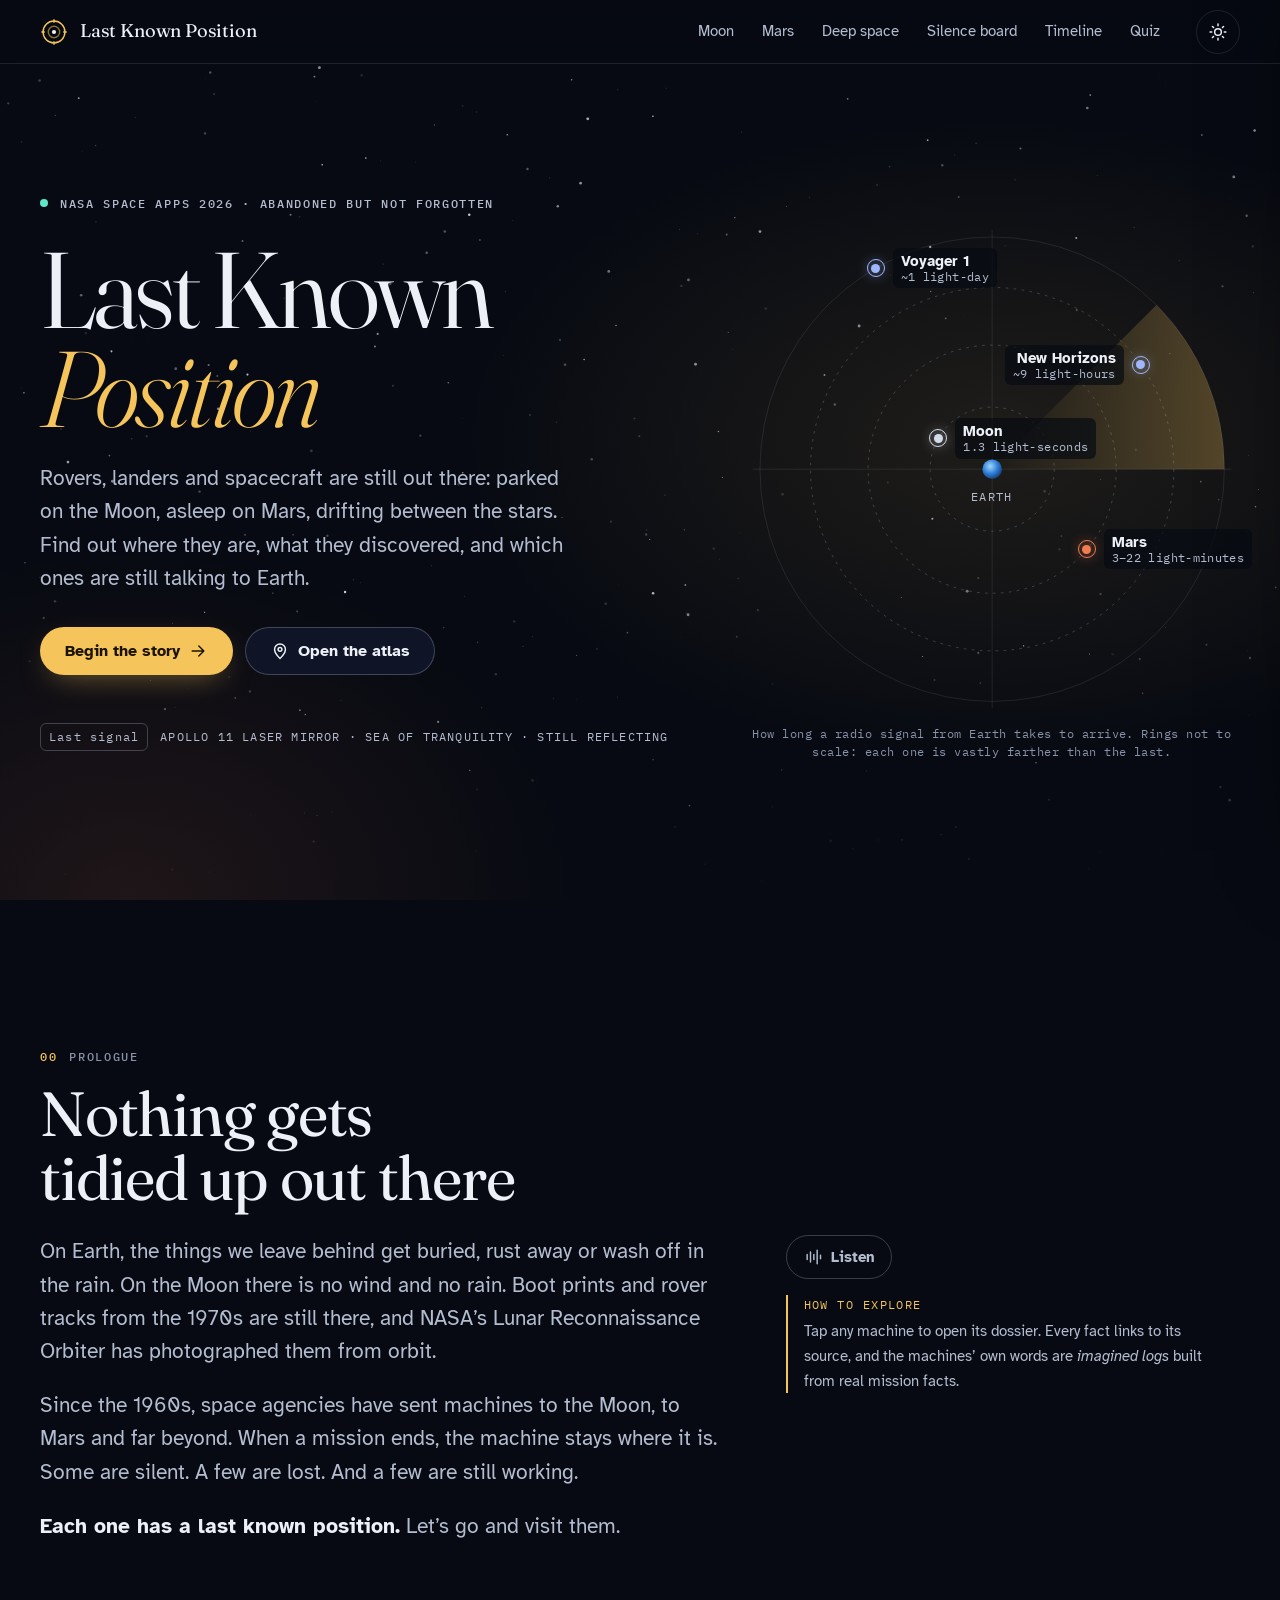
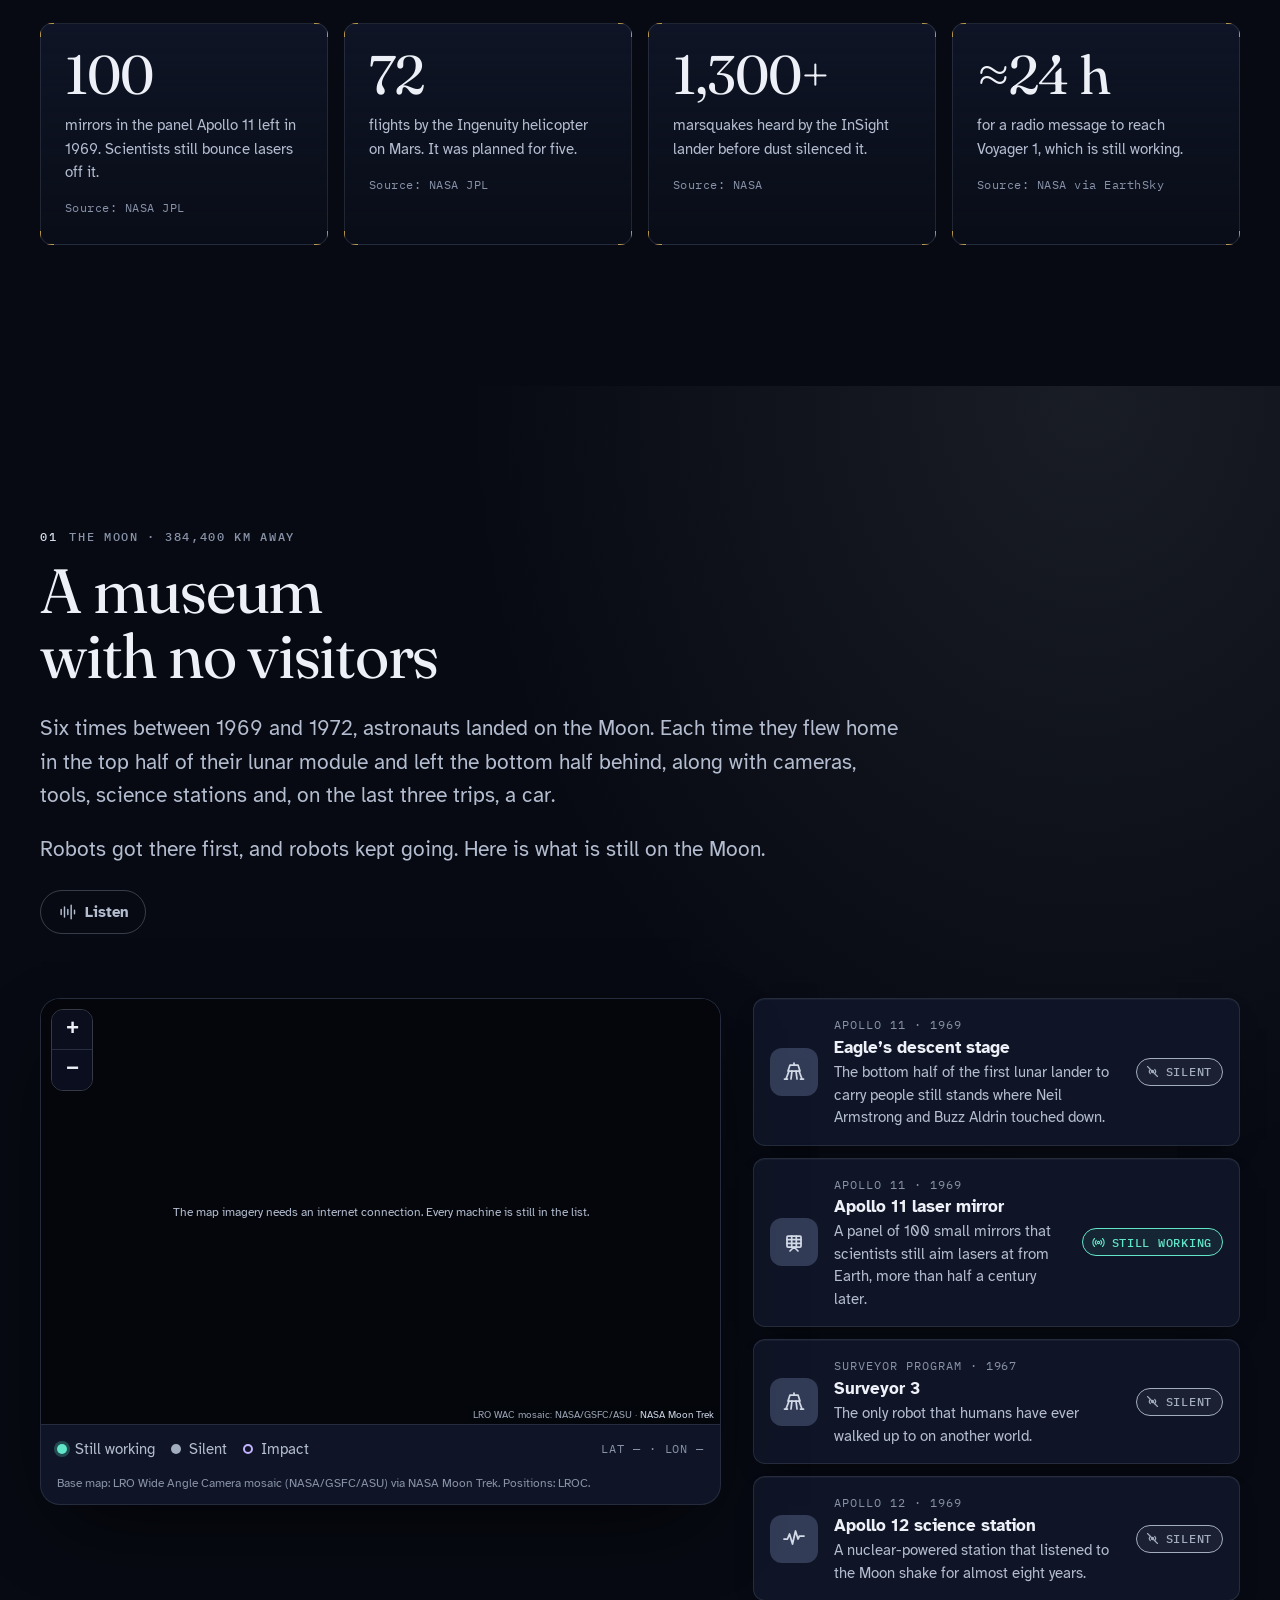
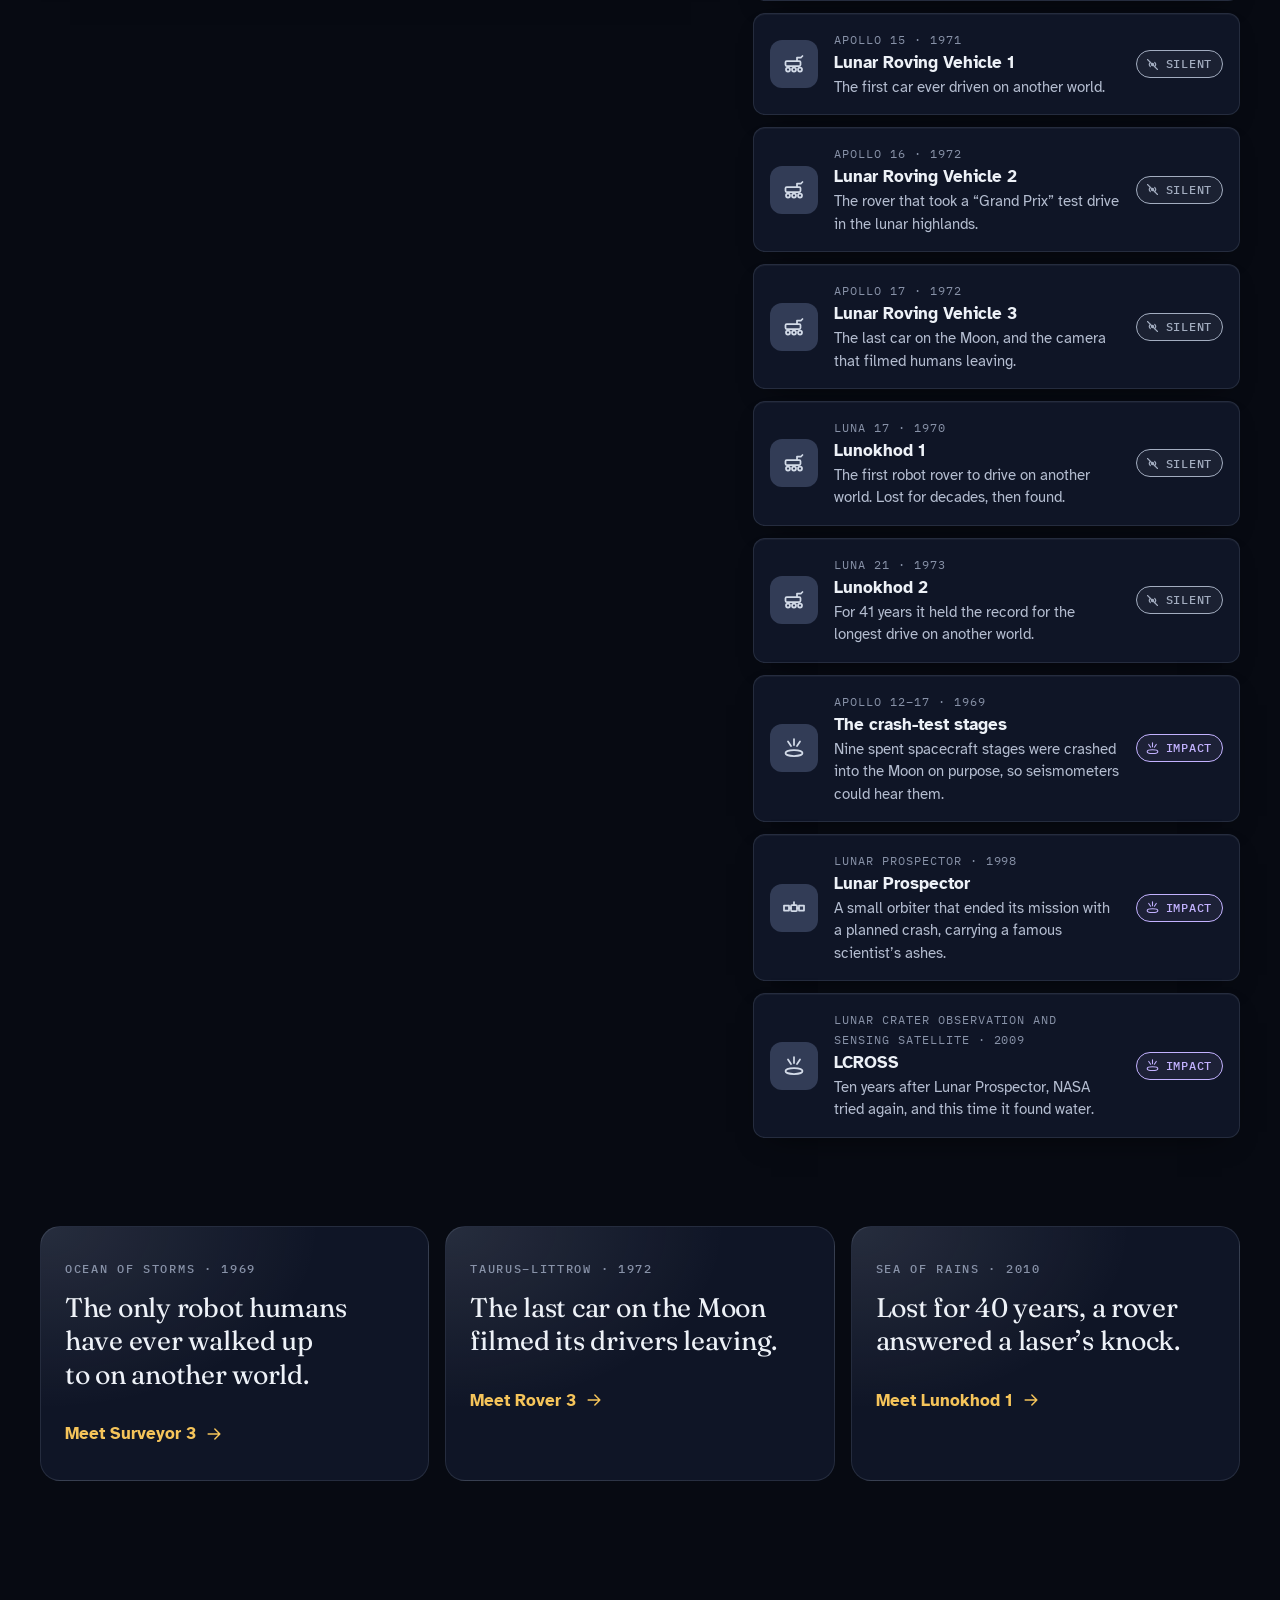
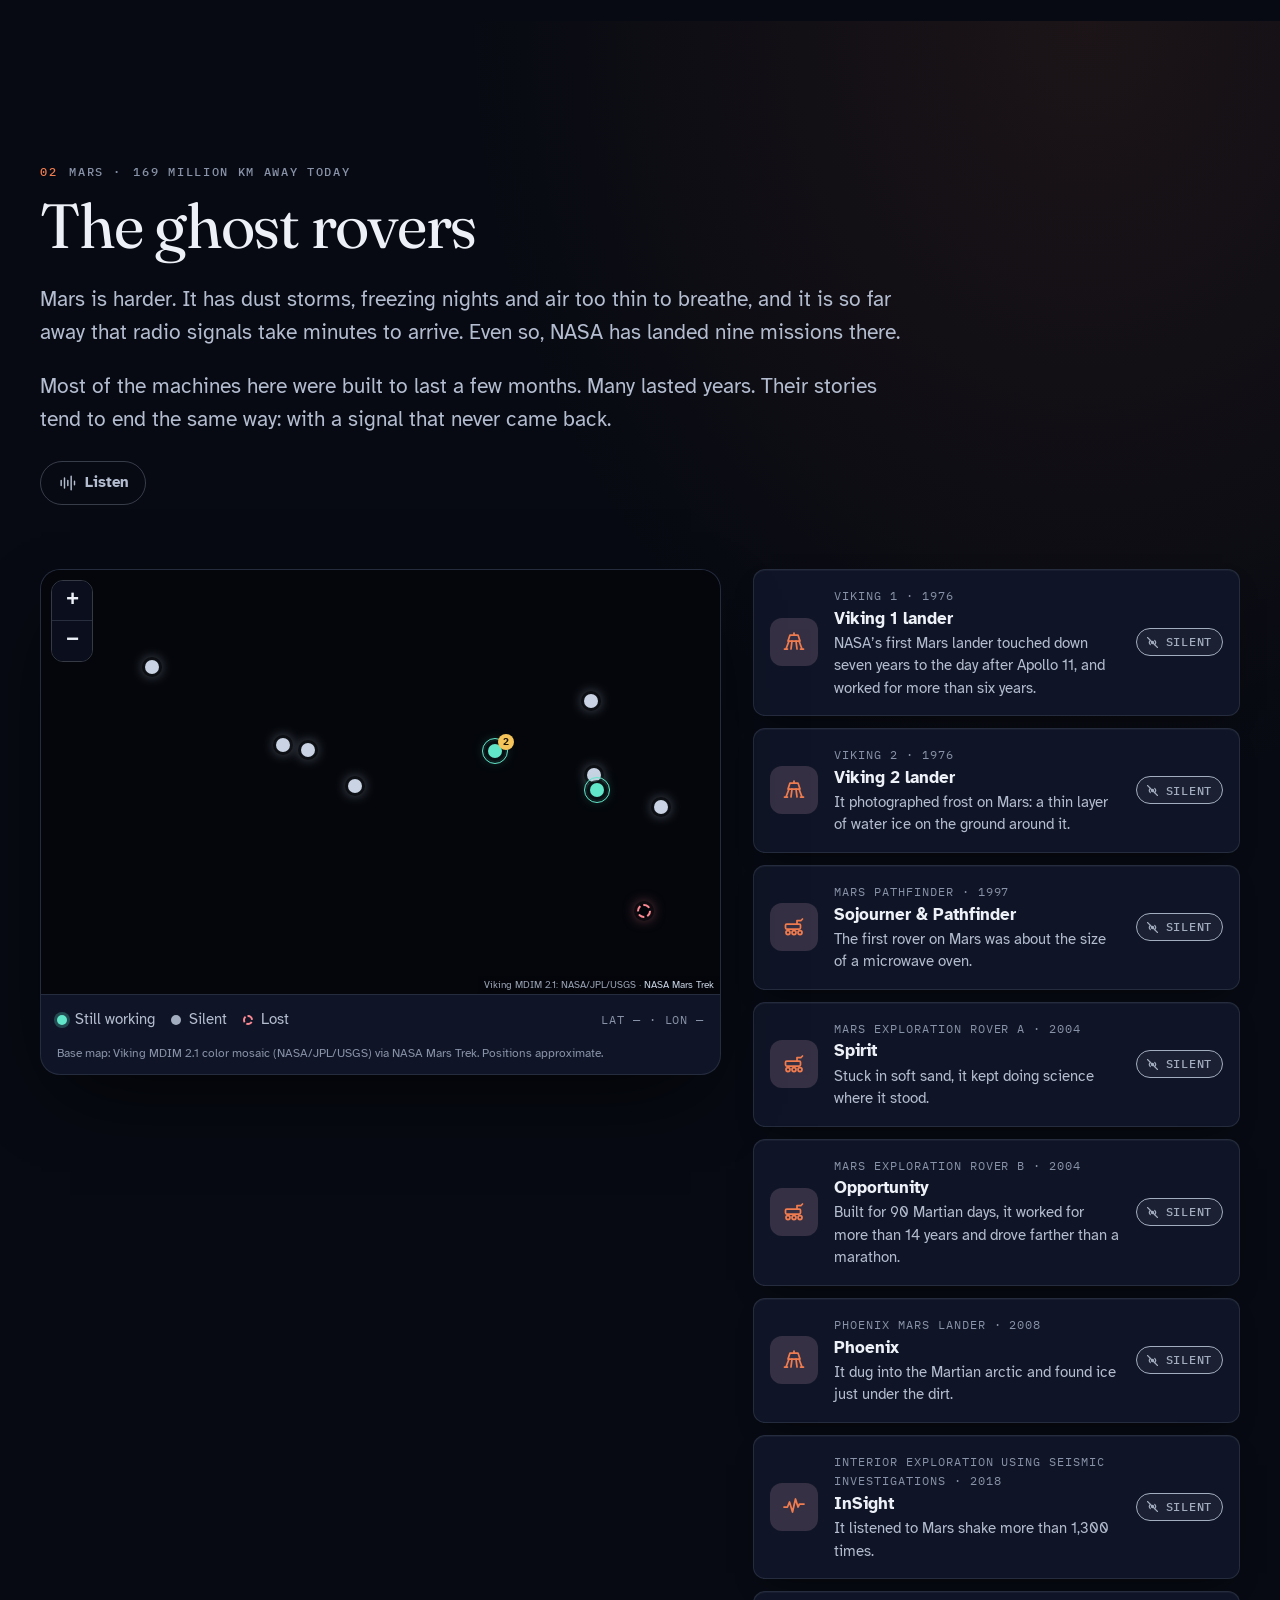
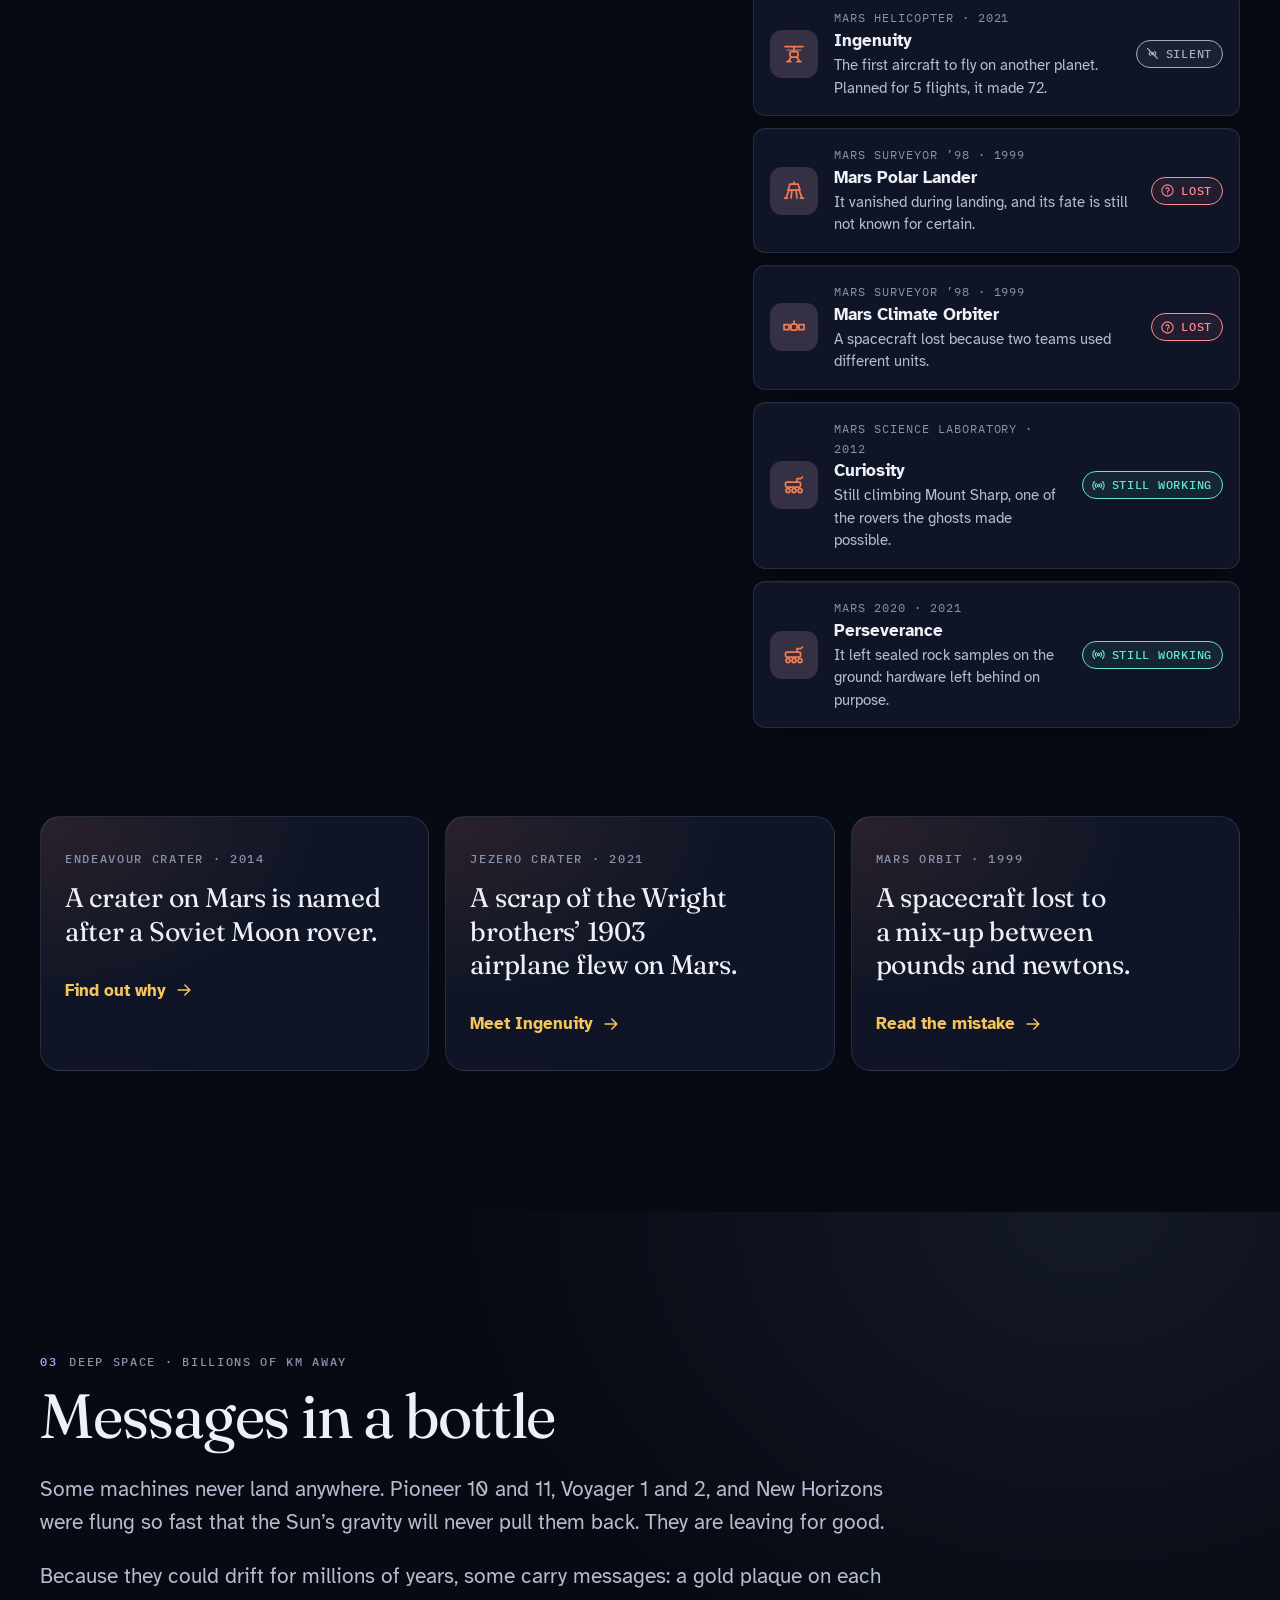
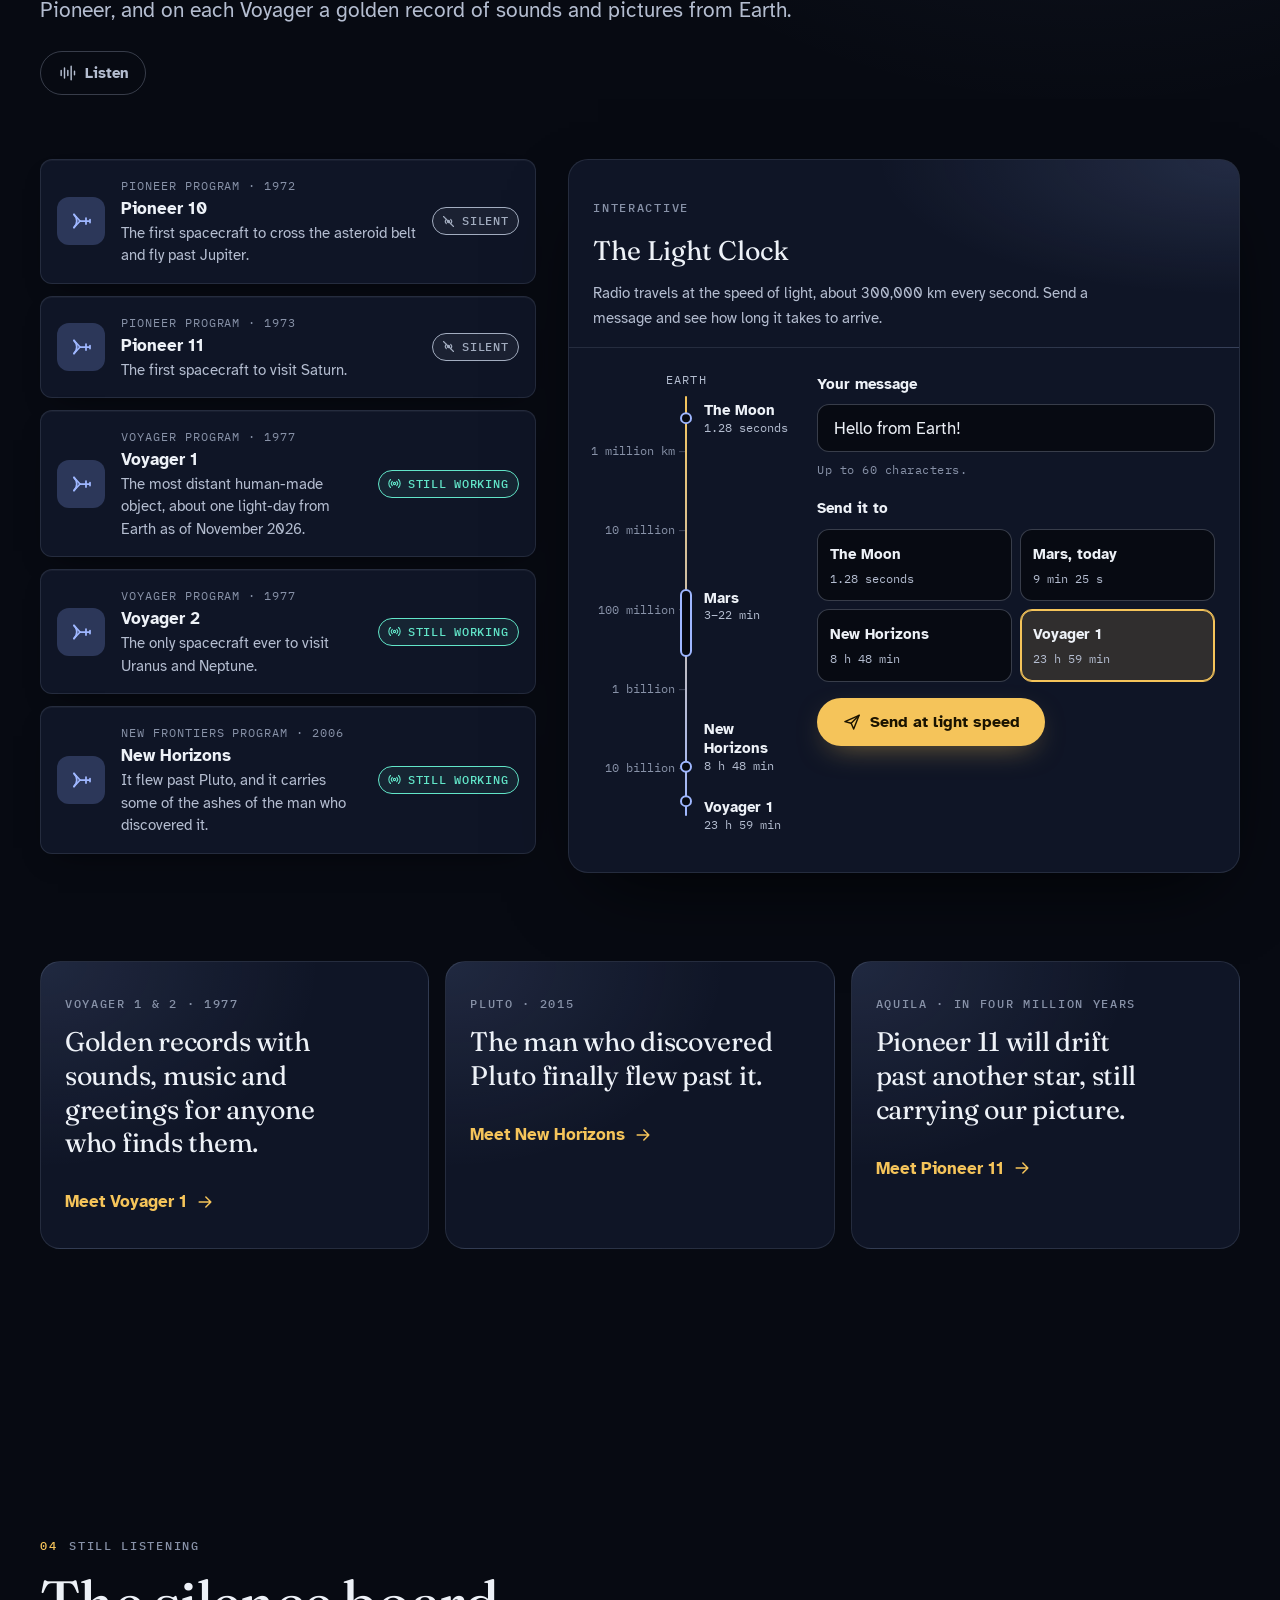
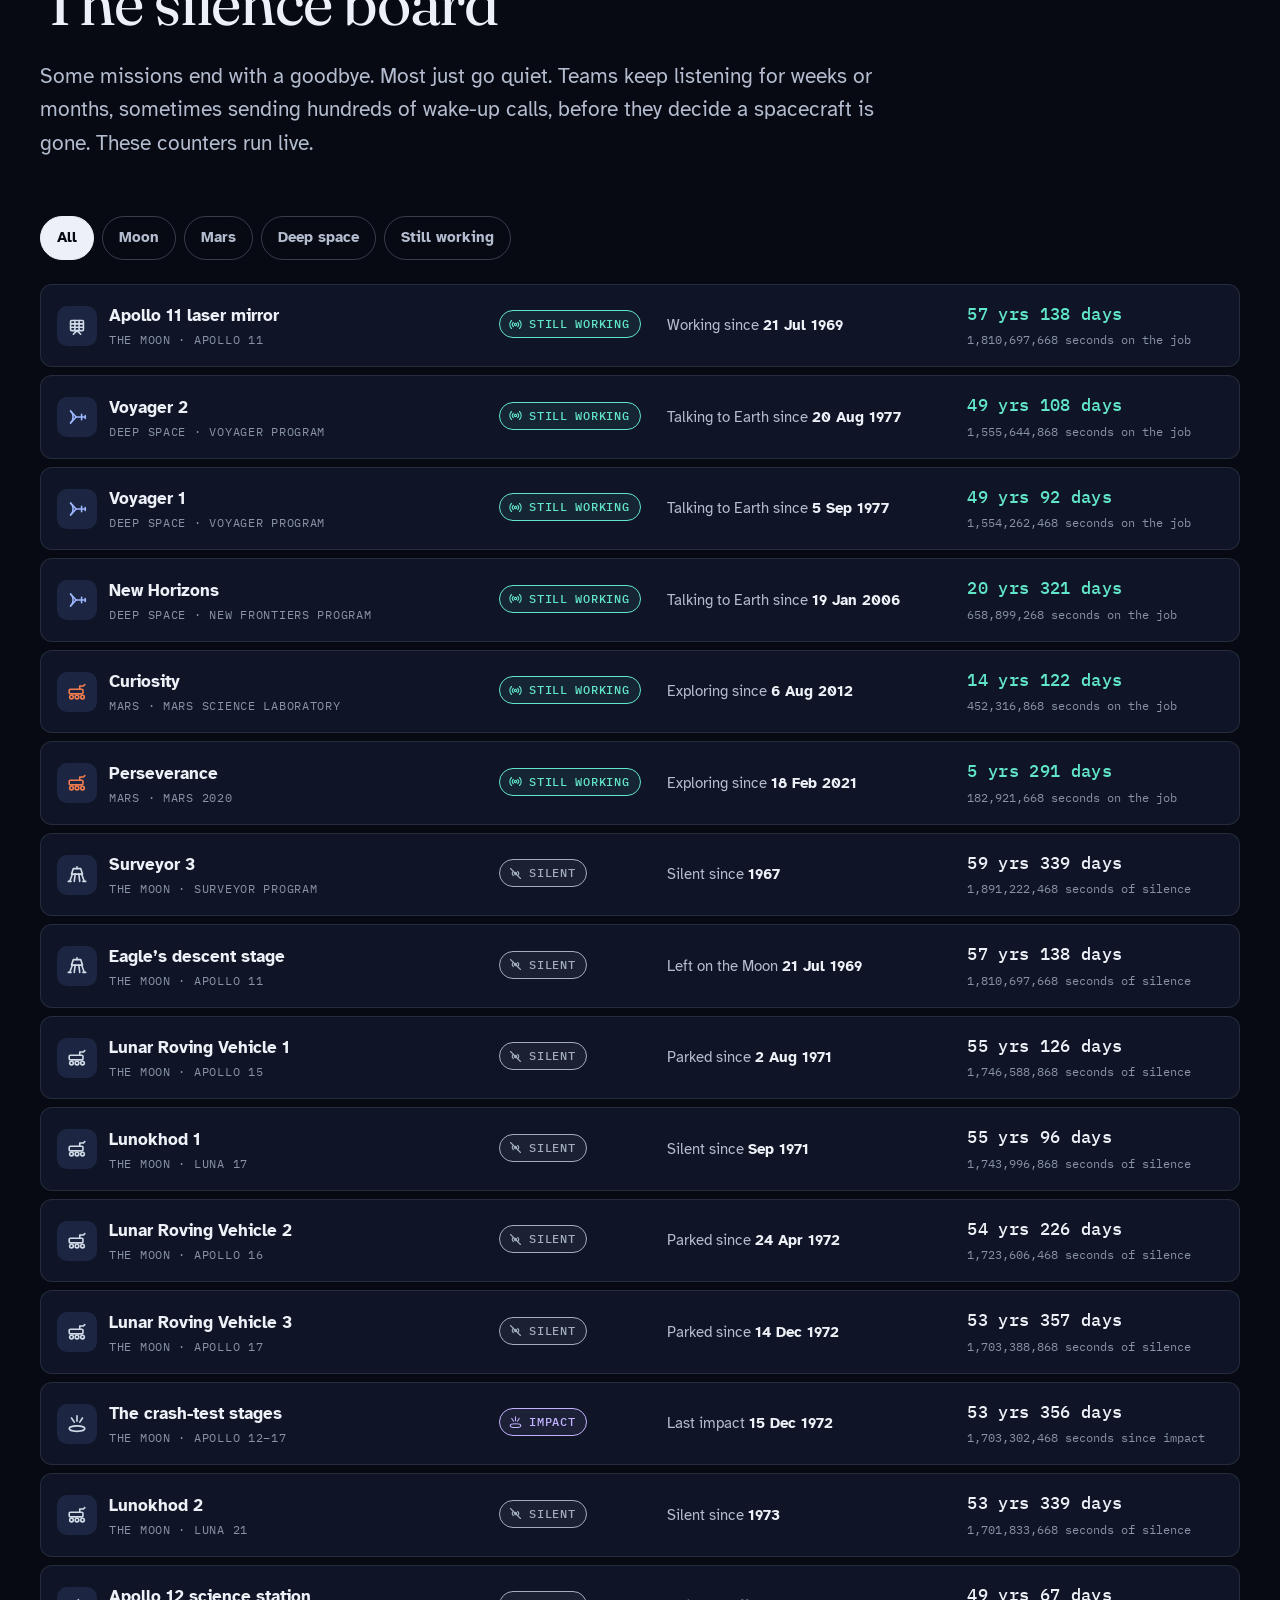
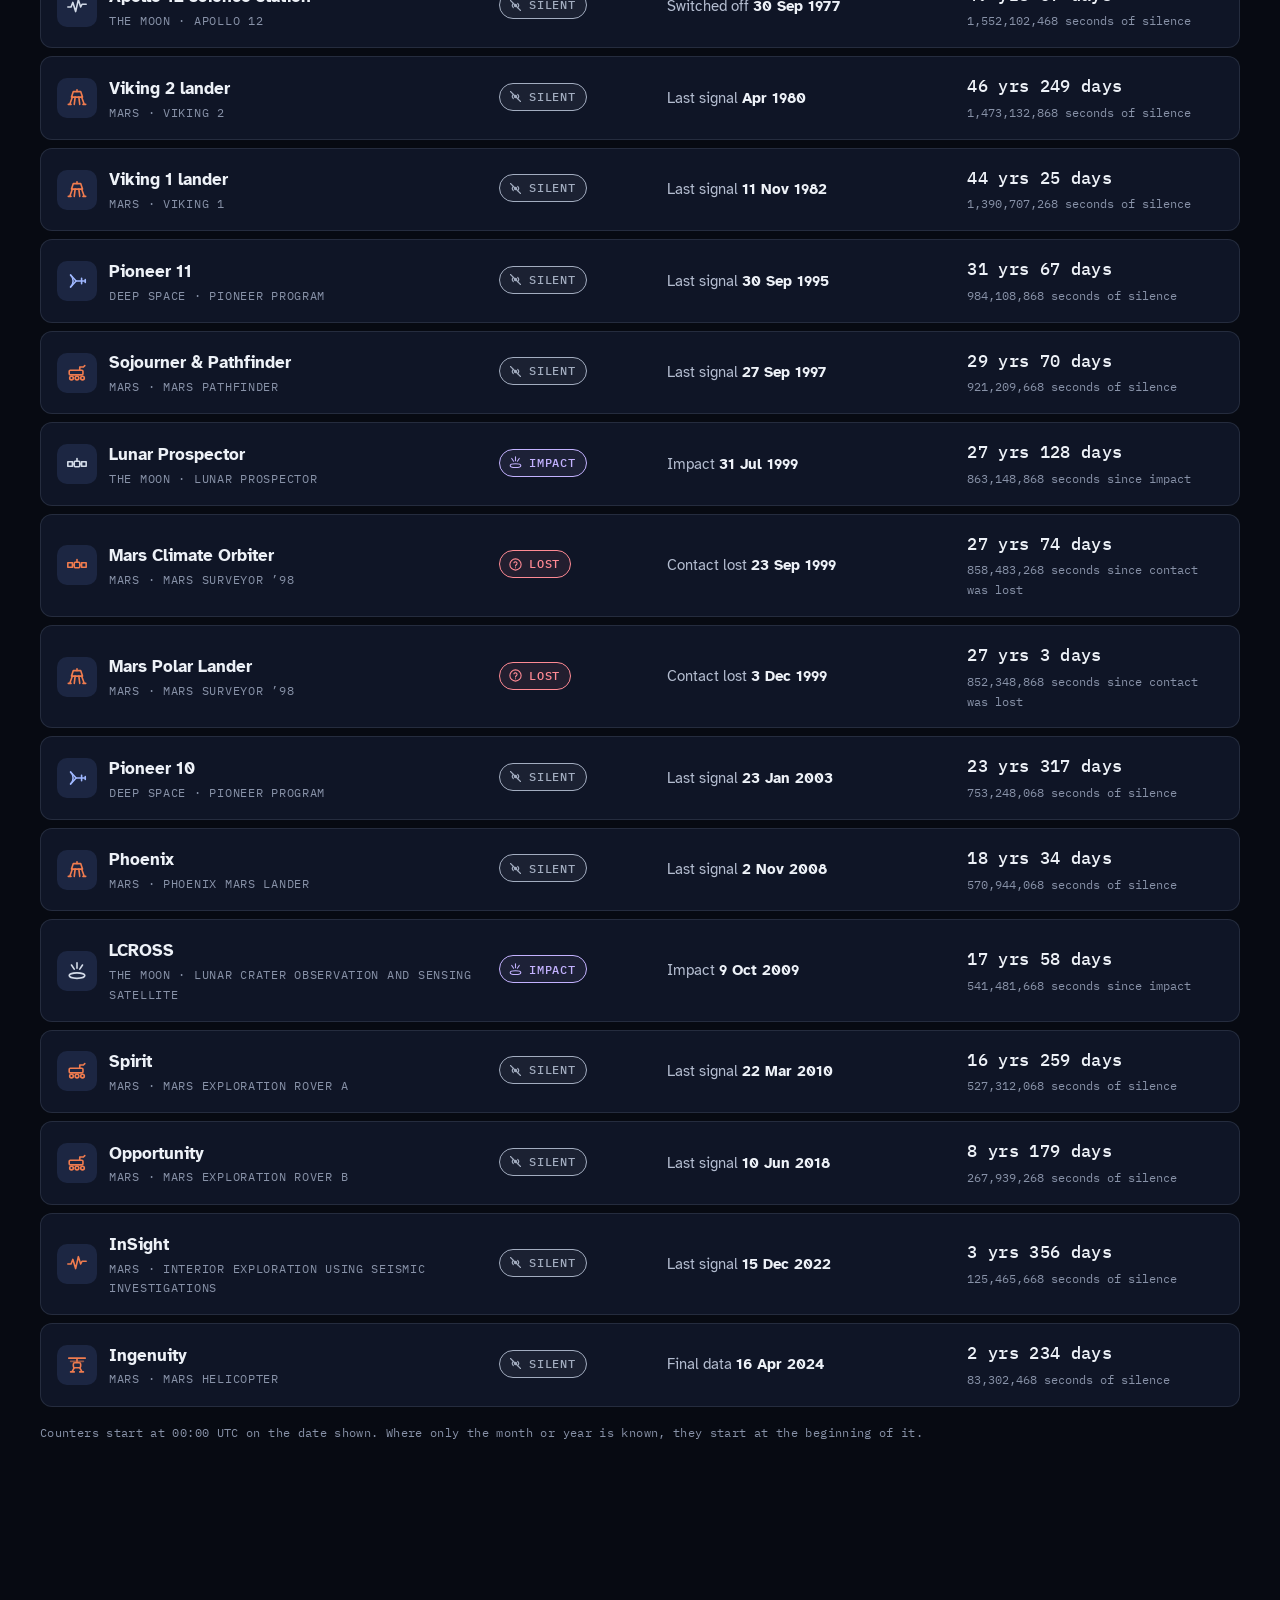
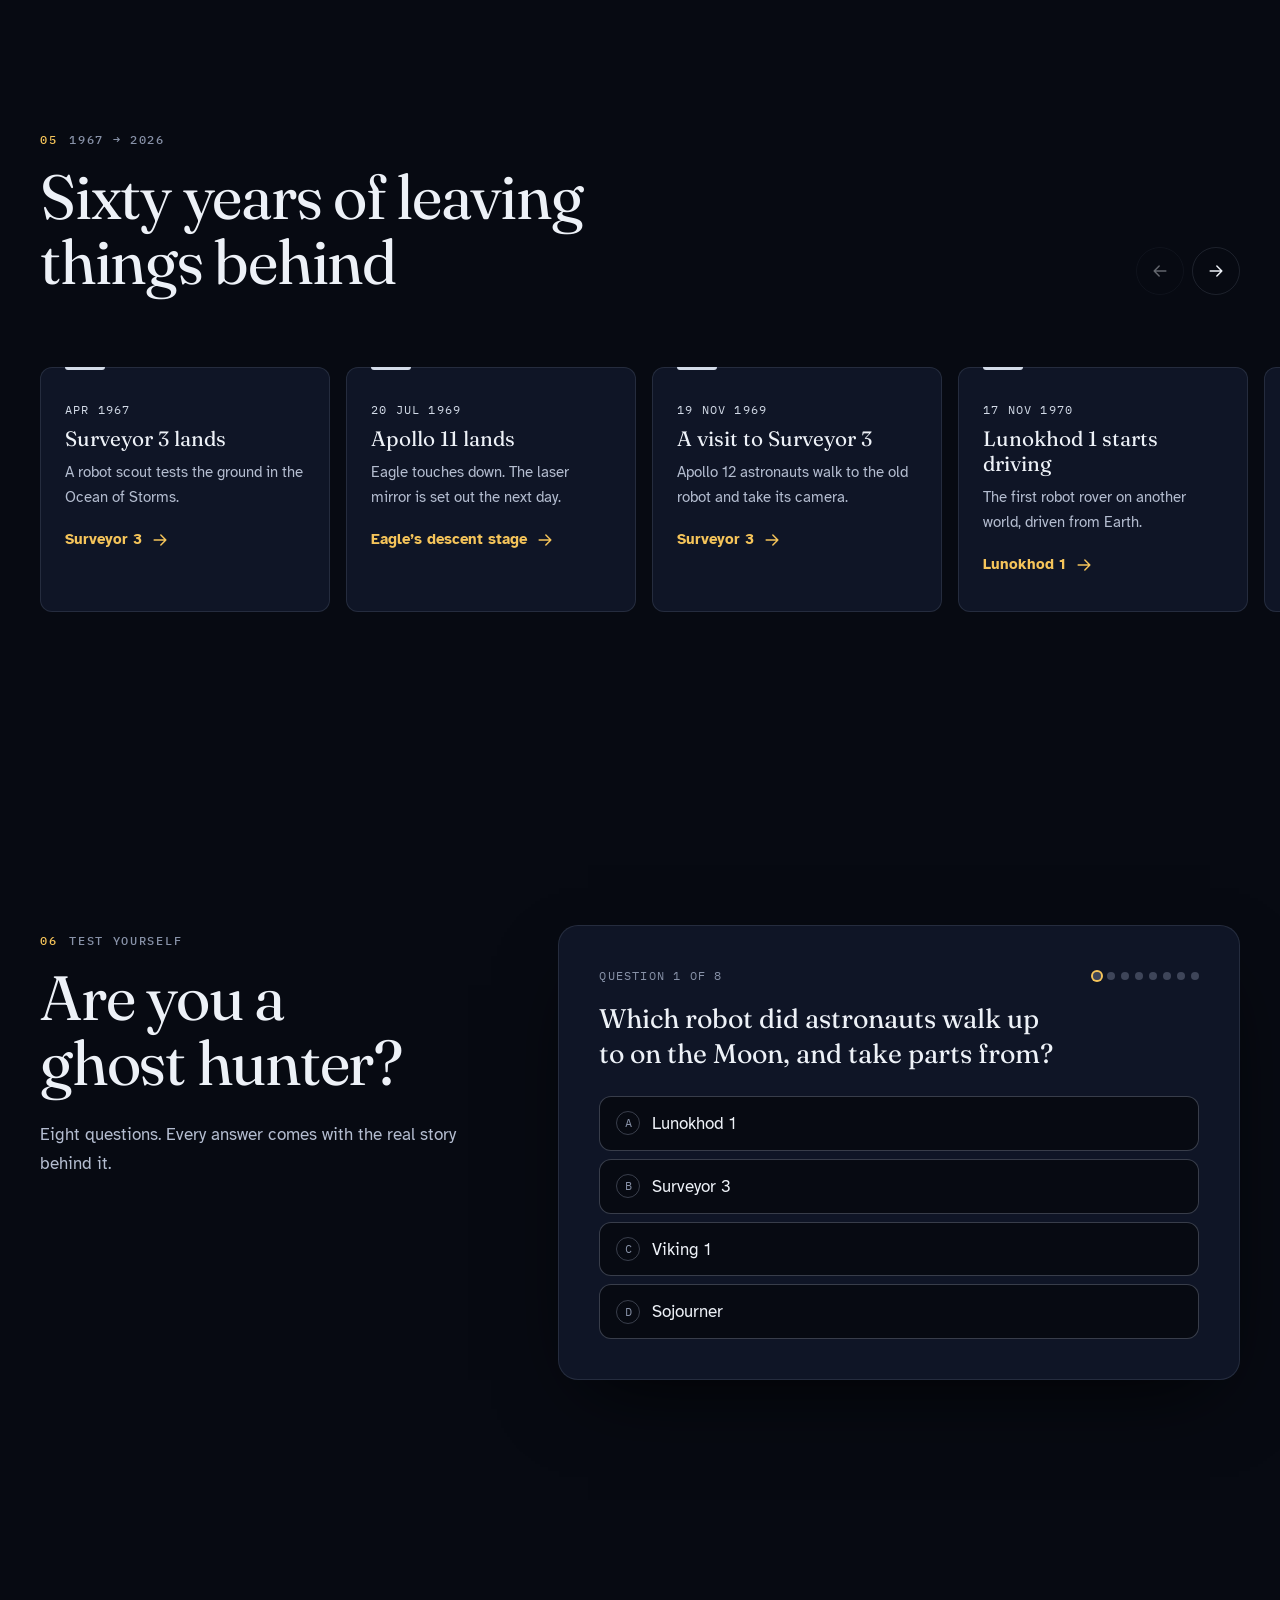
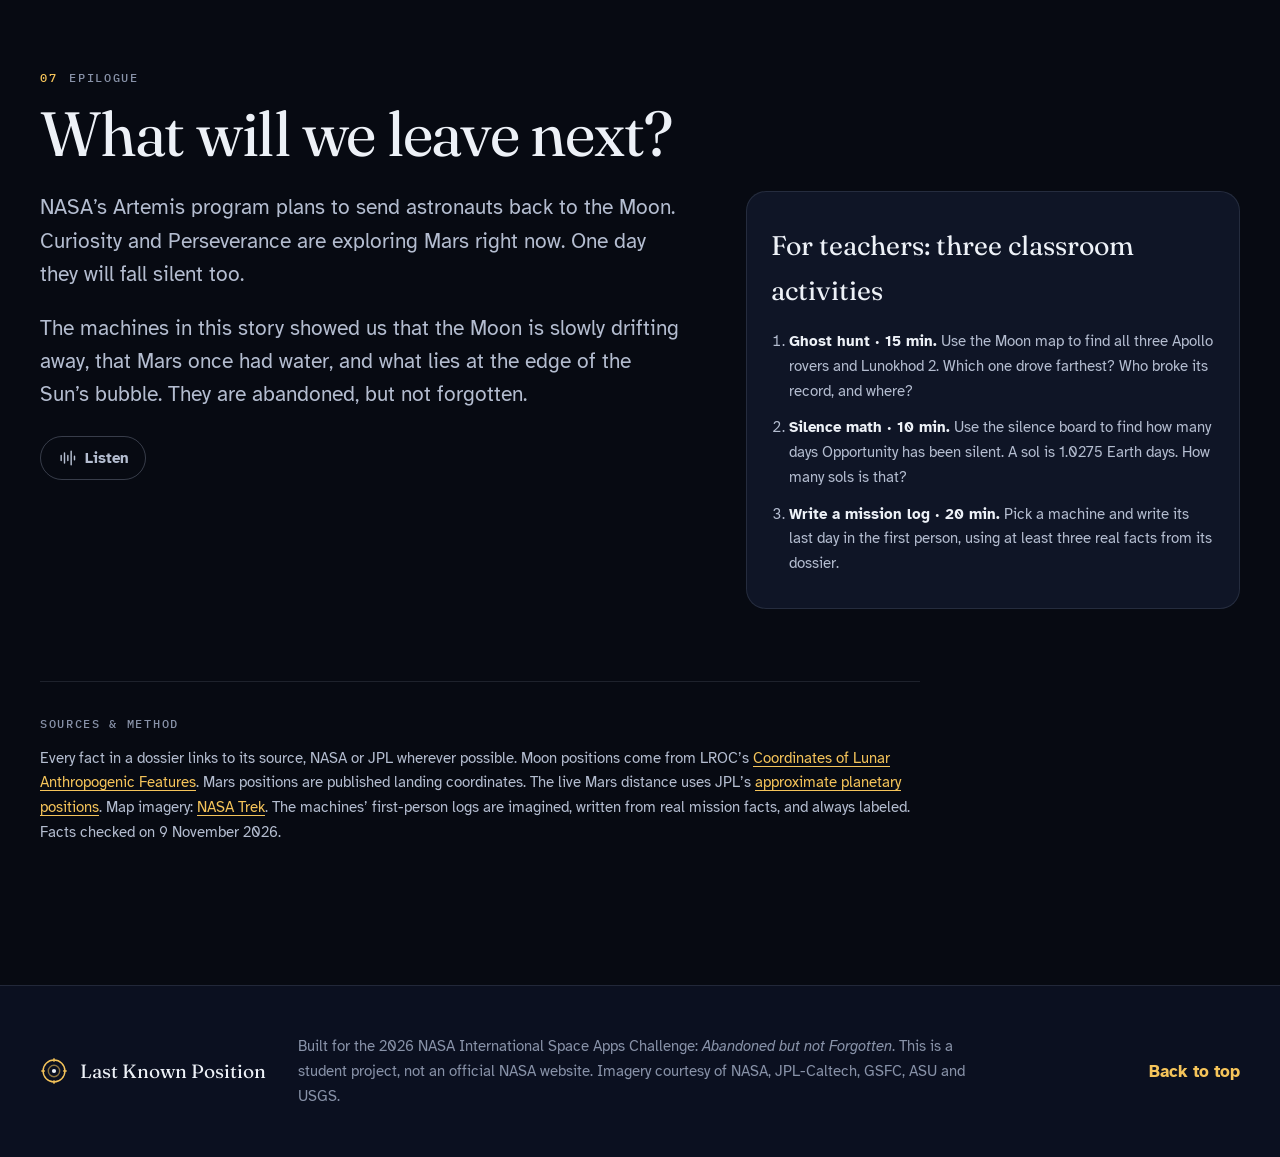
==== site/index.html @ a6f98542 "Add Last Known Position: interactive story atlas for NASA Space Apps 2026" ====
<!doctype html>
<html lang="en" data-theme="night">
<head>
  <meta charset="utf-8">
  <meta name="viewport" content="width=device-width, initial-scale=1">
  <title>Last Known Position · Abandoned but not Forgotten</title>
  <meta name="description" content="An interactive story atlas of the hardware humanity left on the Moon, on Mars and in deep space: where it is, what it discovered, and which machines are still talking to Earth.">
  <meta name="theme-color" content="#070a12">
  <meta property="og:title" content="Last Known Position">
  <meta property="og:description" content="Find the machines we left on the Moon, on Mars and between the stars, and hear their stories.">
  <link rel="icon" href="data:image/svg+xml,%3Csvg xmlns='http://www.w3.org/2000/svg' viewBox='0 0 32 32'%3E%3Ccircle cx='16' cy='16' r='13' fill='none' stroke='%23f5c45a' stroke-width='2.5'/%3E%3Ccircle cx='16' cy='16' r='4' fill='%23f5c45a'/%3E%3C/svg%3E">
  <script>
    /* Runs before paint: mark JS available and restore the saved theme. */
    document.documentElement.classList.add("js");
    try { var t = localStorage.getItem("lkp-theme"); if (t === "day" || t === "night") document.documentElement.setAttribute("data-theme", t); } catch (e) {}
  </script>
  <link rel="preconnect" href="https://fonts.googleapis.com">
  <link rel="preconnect" href="https://fonts.gstatic.com" crossorigin>
  <link rel="stylesheet" href="https://fonts.googleapis.com/css2?family=Atkinson+Hyperlegible:ital,wght@0,400;0,700;1,400&family=Fraunces:ital,opsz,wght@0,9..144,300..700;1,9..144,300..700&family=IBM+Plex+Mono:wght@400;500&display=swap">
  <link rel="stylesheet" href="vendor/leaflet-1.9.4/leaflet.css">
  <link rel="stylesheet" href="css/styles.css">
</head>
<body>
  <a class="skip-link" href="#main">Skip to the story</a>

  <!-- Icon sprite: one 24px line-icon family, 1.75 stroke -->
  <svg xmlns="http://www.w3.org/2000/svg" class="sprite" aria-hidden="true" focusable="false">
    <defs>
      <symbol id="i-lander" viewBox="0 0 24 24"><path d="M8 5h8l2 6H6l2-6Z"/><path d="M7 11l-3 8M17 11l3 8M10 11l-1 8M14 11l1 8M2.5 19h3M18.5 19h3M12 5V3"/></symbol>
      <symbol id="i-rover" viewBox="0 0 24 24"><rect x="3.5" y="9" width="15" height="5" rx="1.2"/><circle cx="6" cy="17.5" r="2"/><circle cx="12" cy="17.5" r="2"/><circle cx="18" cy="17.5" r="2"/><path d="M15 9V5.5h4M19 5.5l1.5-1.5"/></symbol>
      <symbol id="i-helicopter" viewBox="0 0 24 24"><path d="M3 4.5h18M12 4.5v3.5"/><path d="M5 8h14" opacity=".55"/><rect x="8" y="9.5" width="8" height="5.5" rx="1.6"/><path d="M9 15l-2.5 4.5M15 15l2.5 4.5M5 19.5h4M15 19.5h4"/></symbol>
      <symbol id="i-probe" viewBox="0 0 24 24"><path d="M5 5.5a9 9 0 0 1 0 13"/><path d="M5 5.5 11 12l-6 6.5"/><path d="M11 12h10M17 9v6M21 10.5v3"/></symbol>
      <symbol id="i-reflector" viewBox="0 0 24 24"><rect x="5" y="6" width="14" height="11" rx="1"/><path d="M5 9.7h14M5 13.3h14M9.7 6v11M14.3 6v11M8 21l4-4 4 4"/></symbol>
      <symbol id="i-seismometer" viewBox="0 0 24 24"><path d="M2 12h3.5l2-5 3 10 3-13 2.5 8 1.5-3H22"/></symbol>
      <symbol id="i-impact" viewBox="0 0 24 24"><ellipse cx="12" cy="17" rx="8.5" ry="3"/><path d="M12 3v6M6 5.5l3 4.5M18 5.5l-3 4.5"/></symbol>
      <symbol id="i-orbiter" viewBox="0 0 24 24"><rect x="9" y="9" width="6" height="6" rx="1"/><path d="M2 9.5h5v5H2zM17 9.5h5v5h-5zM7 12h2M15 12h2M12 9V6"/></symbol>
      <symbol id="i-signal" viewBox="0 0 24 24"><circle cx="12" cy="12" r="1.8"/><path d="M8.5 8.5a5 5 0 0 0 0 7M15.5 8.5a5 5 0 0 1 0 7M5.6 5.6a9 9 0 0 0 0 12.8M18.4 5.6a9 9 0 0 1 0 12.8"/></symbol>
      <symbol id="i-silent" viewBox="0 0 24 24"><circle cx="12" cy="12" r="1.8"/><path d="M8.5 8.5a5 5 0 0 0 0 7M15.5 8.5a5 5 0 0 1 0 7"/><path d="M4 4l16 16"/></symbol>
      <symbol id="i-lost" viewBox="0 0 24 24"><circle cx="12" cy="12" r="9"/><path d="M9.5 9.3a2.6 2.6 0 0 1 5 1c0 1.9-2.5 2.2-2.5 4"/><path d="M12 17.3h.01"/></symbol>
      <symbol id="i-close" viewBox="0 0 24 24"><path d="M6 6l12 12M18 6 6 18"/></symbol>
      <symbol id="i-arrow-right" viewBox="0 0 24 24"><path d="M5 12h14M13 6l6 6-6 6"/></symbol>
      <symbol id="i-arrow-left" viewBox="0 0 24 24"><path d="M19 12H5M11 6l-6 6 6 6"/></symbol>
      <symbol id="i-play" viewBox="0 0 24 24"><path d="M5 9v6M9 6v12M13 9v6M17 4v16M21 10v4"/></symbol>
      <symbol id="i-stop" viewBox="0 0 24 24"><rect x="6.5" y="6.5" width="11" height="11" rx="1.5"/></symbol>
      <symbol id="i-map" viewBox="0 0 24 24"><path d="M12 21s-6.5-6-6.5-11a6.5 6.5 0 0 1 13 0c0 5-6.5 11-6.5 11Z"/><circle cx="12" cy="10" r="2.3"/></symbol>
      <symbol id="i-sun" viewBox="0 0 24 24"><circle cx="12" cy="12" r="4"/><path d="M12 2.5v2M12 19.5v2M2.5 12h2M19.5 12h2M5.3 5.3l1.4 1.4M17.3 17.3l1.4 1.4M5.3 18.7l1.4-1.4M17.3 6.7l1.4-1.4"/></symbol>
      <symbol id="i-moon" viewBox="0 0 24 24"><path d="M20 14.5A8.5 8.5 0 0 1 9.5 4a8.5 8.5 0 1 0 10.5 10.5Z"/></symbol>
      <symbol id="i-menu" viewBox="0 0 24 24"><path d="M4 7h16M4 12h16M4 17h16"/></symbol>
      <symbol id="i-external" viewBox="0 0 24 24"><path d="M14 4h6v6M20 4l-9 9M18 14v5a1 1 0 0 1-1 1H5a1 1 0 0 1-1-1V7a1 1 0 0 1 1-1h5"/></symbol>
      <symbol id="i-check" viewBox="0 0 24 24"><path d="M4.5 12.5l5 5L19.5 7"/></symbol>
      <symbol id="i-x" viewBox="0 0 24 24"><path d="M6.5 6.5l11 11M17.5 6.5l-11 11"/></symbol>
      <symbol id="i-send" viewBox="0 0 24 24"><path d="M3.5 11.5 20.5 4l-6.5 16.5-3-7-7.5-2Z"/><path d="M11 13.5 20.5 4"/></symbol>
      <symbol id="i-logo" viewBox="0 0 32 32"><circle cx="16" cy="16" r="12.5"/><circle cx="16" cy="16" r="6.5" opacity=".55"/><circle cx="16" cy="16" r="2.4" fill="currentColor" stroke="none"/><path d="M16 1.5v4M16 26.5v4M1.5 16h4M26.5 16h4"/></symbol>
    </defs>
  </svg>

  <header class="site-header" id="site-header">
    <div class="container site-header__inner">
      <a class="brand" href="#top" aria-label="Last Known Position, back to top">
        <svg class="brand__mark" aria-hidden="true"><use href="#i-logo"/></svg>
        <span class="brand__name">Last Known Position</span>
      </a>
      <nav class="nav" aria-label="Chapters">
        <ul class="nav__list" id="nav-list">
          <li><a class="nav__link" href="#moon">Moon</a></li>
          <li><a class="nav__link" href="#mars">Mars</a></li>
          <li><a class="nav__link" href="#deep">Deep space</a></li>
          <li><a class="nav__link" href="#listening">Silence board</a></li>
          <li><a class="nav__link" href="#timeline">Timeline</a></li>
          <li><a class="nav__link" href="#quiz">Quiz</a></li>
        </ul>
      </nav>
      <div class="site-header__tools">
        <button class="icon-btn" id="theme-toggle" type="button" aria-label="Switch to day mode (good for projectors)">
          <svg class="icon icon--sun" aria-hidden="true"><use href="#i-sun"/></svg>
          <svg class="icon icon--moon" aria-hidden="true"><use href="#i-moon"/></svg>
        </button>
        <button class="icon-btn nav-toggle" id="nav-toggle" type="button" aria-expanded="false" aria-controls="nav-list" aria-label="Open chapter menu">
          <svg class="icon" aria-hidden="true"><use href="#i-menu"/></svg>
        </button>
      </div>
    </div>
    <div class="progress" aria-hidden="true"><span class="progress__bar"></span></div>
  </header>

  <main id="main">
    <!-- ============================== HERO ============================== -->
    <section class="hero" id="top" aria-labelledby="hero-title">
      <canvas class="hero__stars" aria-hidden="true"></canvas>
      <div class="container hero__grid">
        <div class="hero__copy">
          <p class="kicker hero__kicker"><span class="live-dot" aria-hidden="true"></span>NASA Space Apps 2026 · Abandoned but not forgotten</p>
          <h1 class="hero__title" id="hero-title">Last Known <em>Position</em></h1>
          <p class="hero__lead">Rovers, landers and spacecraft are still out there: parked on the Moon, asleep on Mars, drifting between the stars. Find out where they are, what they discovered, and which ones are still talking to Earth.</p>
          <div class="hero__actions">
            <a class="btn btn--primary" href="#prologue">Begin the story <svg class="icon" aria-hidden="true"><use href="#i-arrow-right"/></svg></a>
            <a class="btn" href="#moon"><svg class="icon" aria-hidden="true"><use href="#i-map"/></svg> Open the atlas</a>
          </div>
          <p class="ticker" aria-hidden="true"><span class="ticker__label">Last signal</span><span class="ticker__text" id="ticker-text">OPPORTUNITY · MERIDIANI PLANUM · 10 JUN 2018</span></p>
        </div>

        <figure class="radar" aria-labelledby="radar-caption">
          <svg class="radar__svg" viewBox="0 0 560 560" aria-hidden="true" focusable="false">
            <defs>
              <radialGradient id="g-earth" cx="40%" cy="35%" r="70%">
                <stop offset="0" stop-color="#9fd7ff"/><stop offset=".55" stop-color="#2f7fd6"/><stop offset="1" stop-color="#123a73"/>
              </radialGradient>
              <linearGradient id="g-sweep" x1="0" y1="0" x2="1" y2="0">
                <stop offset="0" stop-color="var(--accent)" stop-opacity="0"/>
                <stop offset="1" stop-color="var(--accent)" stop-opacity=".28"/>
              </linearGradient>
            </defs>
            <g class="radar__rings">
              <circle cx="280" cy="280" r="70"/>
              <circle cx="280" cy="280" r="140"/>
              <circle cx="280" cy="280" r="205"/>
              <circle cx="280" cy="280" r="262" class="radar__ring--outer"/>
              <path d="M280 10v540M10 280h540" class="radar__cross"/>
            </g>
            <g class="radar__sweep"><path d="M280 280 L542 280 A262 262 0 0 0 465.3 94.7 Z" fill="url(#g-sweep)"/></g>
            <circle cx="280" cy="280" r="11" fill="url(#g-earth)"/>
          </svg>
          <span class="radar__earth">Earth</span>
          <a class="blip blip--moon" href="#moon" style="--x:39.2%;--y:43.8%"><span class="blip__dot" aria-hidden="true"></span><span class="blip__label">Moon<small>1.3 light-seconds</small></span></a>
          <a class="blip blip--mars" href="#mars" style="--x:69.1%;--y:66.1%"><span class="blip__dot" aria-hidden="true"></span><span class="blip__label">Mars<small>3–22 light-minutes</small></span></a>
          <a class="blip blip--deep blip--left" href="#deep" style="--x:80%;--y:29%"><span class="blip__dot" aria-hidden="true"></span><span class="blip__label">New Horizons<small>~9 light-hours</small></span></a>
          <a class="blip blip--deep" href="#deep" style="--x:26.6%;--y:9.5%"><span class="blip__dot" aria-hidden="true"></span><span class="blip__label">Voyager 1<small>~1 light-day</small></span></a>
          <figcaption class="radar__caption" id="radar-caption">How long a radio signal from Earth takes to arrive. Rings not to scale: each one is vastly farther than the last.</figcaption>
        </figure>
      </div>
    </section>

    <!-- ============================== PROLOGUE ============================== -->
    <section class="section prologue" id="prologue" aria-labelledby="prologue-title">
      <div class="container">
        <p class="kicker" data-reveal><span class="kicker__num">00</span> Prologue</p>
        <h2 class="section__title" id="prologue-title" data-reveal>Nothing gets tidied up out there</h2>
        <div class="prologue__grid">
          <div class="prose prose--lead" data-reveal id="prologue-text">
            <p>On Earth, the things we leave behind get buried, rust away or wash off in the rain. On the Moon there is no wind and no rain. Boot prints and rover tracks from the 1970s are still there, and NASA’s Lunar Reconnaissance Orbiter has photographed them from orbit.</p>
            <p>Since the 1960s, space agencies have sent machines to the Moon, to Mars and far beyond. When a mission ends, the machine stays where it is. Some are silent. A few are lost. And a few are still working.</p>
            <p><strong>Each one has a last known position.</strong> Let’s go and visit them.</p>
          </div>
          <div class="prologue__side" data-reveal>
            <button class="listen-btn" type="button" data-listen="#prologue-text" hidden>
              <svg class="icon" aria-hidden="true"><use href="#i-play"/></svg><span>Listen</span>
            </button>
            <p class="howto"><span class="howto__key">How to explore</span> Tap any machine to open its dossier. Every fact links to its source, and the machines’ own words are <em>imagined logs</em> built from real mission facts.</p>
          </div>
        </div>

        <ul class="stats" role="list">
          <li class="stat corners" data-reveal>
            <span class="stat__value">100</span>
            <span class="stat__label">mirrors in the panel Apollo 11 left in 1969. Scientists still bounce lasers off it.</span>
            <a class="stat__src" href="https://www.jpl.nasa.gov/news/the-apollo-experiment-that-keeps-on-giving/" target="_blank" rel="noopener">Source: NASA JPL</a>
          </li>
          <li class="stat corners" data-reveal>
            <span class="stat__value">72</span>
            <span class="stat__label">flights by the Ingenuity helicopter on Mars. It was planned for five.</span>
            <a class="stat__src" href="https://www.jpl.nasa.gov/news/nasas-ingenuity-mars-helicopter-team-says-goodbye-for-now" target="_blank" rel="noopener">Source: NASA JPL</a>
          </li>
          <li class="stat corners" data-reveal>
            <span class="stat__value">1,300+</span>
            <span class="stat__label">marsquakes heard by the InSight lander before dust silenced it.</span>
            <a class="stat__src" href="https://science.nasa.gov/mission/insight/" target="_blank" rel="noopener">Source: NASA</a>
          </li>
          <li class="stat corners" data-reveal>
            <span class="stat__value">≈24 h</span>
            <span class="stat__label">for a radio message to reach Voyager 1, which is still working.</span>
            <a class="stat__src" href="https://earthsky.org/space/voyager-1-1-light-day-from-earth-november-17-18-2026/" target="_blank" rel="noopener">Source: NASA via EarthSky</a>
          </li>
        </ul>
      </div>
    </section>

    <!-- ============================== MOON ============================== -->
    <section class="section chapter" id="moon" data-world="moon" aria-labelledby="moon-title">
      <div class="container">
        <div class="chapter__head">
          <p class="kicker" data-reveal><span class="kicker__num">01</span> The Moon · 384,400 km away</p>
          <h2 class="section__title" id="moon-title" data-reveal>A museum with no visitors</h2>
          <div class="prose prose--lead" id="moon-text" data-reveal>
            <p>Six times between 1969 and 1972, astronauts landed on the Moon. Each time they flew home in the top half of their lunar module and left the bottom half behind, along with cameras, tools, science stations and, on the last three trips, a car.</p>
            <p>Robots got there first, and robots kept going. Here is what is still on the Moon.</p>
          </div>
          <button class="listen-btn" type="button" data-listen="#moon-text" hidden><svg class="icon" aria-hidden="true"><use href="#i-play"/></svg><span>Listen</span></button>
        </div>

        <div class="chapter__grid">
          <div class="atlas" data-atlas="moon">
            <div class="atlas__map" id="map-moon" role="region" aria-label="Map of the Moon with markers for left-behind hardware. The list next to it has the same items."></div>
            <div class="atlas__bar">
              <ul class="legend" role="list" aria-label="Map legend">
                <li class="legend__item"><span class="legend__dot legend__dot--working" aria-hidden="true"></span>Still working</li>
                <li class="legend__item"><span class="legend__dot legend__dot--silent" aria-hidden="true"></span>Silent</li>
                <li class="legend__item"><span class="legend__dot legend__dot--impact" aria-hidden="true"></span>Impact</li>
              </ul>
              <span class="atlas__readout mono" aria-hidden="true">LAT — · LON —</span>
            </div>
            <p class="atlas__credit">Base map: LRO Wide Angle Camera mosaic (NASA/GSFC/ASU) via NASA Moon Trek. Positions: LROC.</p>
          </div>
          <ul class="ghost-list" role="list" data-ghost-list="moon" aria-label="Hardware on the Moon"></ul>
        </div>

        <ul class="moments" role="list">
          <li class="moment" data-reveal>
            <p class="kicker">Ocean of Storms · 1969</p>
            <p class="moment__quote">The only robot humans have ever walked up to on another world.</p>
            <button class="text-btn" type="button" data-open="surveyor3">Meet Surveyor 3 <svg class="icon" aria-hidden="true"><use href="#i-arrow-right"/></svg></button>
          </li>
          <li class="moment" data-reveal>
            <p class="kicker">Taurus–Littrow · 1972</p>
            <p class="moment__quote">The last car on the Moon filmed its drivers leaving.</p>
            <button class="text-btn" type="button" data-open="lrv17">Meet Rover 3 <svg class="icon" aria-hidden="true"><use href="#i-arrow-right"/></svg></button>
          </li>
          <li class="moment" data-reveal>
            <p class="kicker">Sea of Rains · 2010</p>
            <p class="moment__quote">Lost for 40 years, a rover answered a laser’s knock.</p>
            <button class="text-btn" type="button" data-open="lunokhod1">Meet Lunokhod 1 <svg class="icon" aria-hidden="true"><use href="#i-arrow-right"/></svg></button>
          </li>
        </ul>
      </div>
    </section>

    <!-- ============================== MARS ============================== -->
    <section class="section chapter" id="mars" data-world="mars" aria-labelledby="mars-title">
      <div class="container">
        <div class="chapter__head">
          <p class="kicker" data-reveal><span class="kicker__num">02</span> Mars · <span data-mars-distance>55–401 million km away</span></p>
          <h2 class="section__title" id="mars-title" data-reveal>The ghost rovers</h2>
          <div class="prose prose--lead" id="mars-text" data-reveal>
            <p>Mars is harder. It has dust storms, freezing nights and air too thin to breathe, and it is so far away that radio signals take minutes to arrive. Even so, NASA has landed nine missions there.</p>
            <p>Most of the machines here were built to last a few months. Many lasted years. Their stories tend to end the same way: with a signal that never came back.</p>
          </div>
          <button class="listen-btn" type="button" data-listen="#mars-text" hidden><svg class="icon" aria-hidden="true"><use href="#i-play"/></svg><span>Listen</span></button>
        </div>

        <div class="chapter__grid">
          <div class="atlas" data-atlas="mars">
            <div class="atlas__map" id="map-mars" role="region" aria-label="Map of Mars with markers for landers and rovers. The list next to it has the same items."></div>
            <div class="atlas__bar">
              <ul class="legend" role="list" aria-label="Map legend">
                <li class="legend__item"><span class="legend__dot legend__dot--working" aria-hidden="true"></span>Still working</li>
                <li class="legend__item"><span class="legend__dot legend__dot--silent" aria-hidden="true"></span>Silent</li>
                <li class="legend__item"><span class="legend__dot legend__dot--lost" aria-hidden="true"></span>Lost</li>
              </ul>
              <span class="atlas__readout mono" aria-hidden="true">LAT — · LON —</span>
            </div>
            <p class="atlas__credit">Base map: Viking MDIM 2.1 color mosaic (NASA/JPL/USGS) via NASA Mars Trek. Positions approximate.</p>
          </div>
          <ul class="ghost-list" role="list" data-ghost-list="mars" aria-label="Hardware on Mars"></ul>
        </div>

        <ul class="moments" role="list">
          <li class="moment" data-reveal>
            <p class="kicker">Endeavour crater · 2014</p>
            <p class="moment__quote">A crater on Mars is named after a Soviet Moon rover.</p>
            <button class="text-btn" type="button" data-open="lunokhod2">Find out why <svg class="icon" aria-hidden="true"><use href="#i-arrow-right"/></svg></button>
          </li>
          <li class="moment" data-reveal>
            <p class="kicker">Jezero crater · 2021</p>
            <p class="moment__quote">A scrap of the Wright brothers’ 1903 airplane flew on Mars.</p>
            <button class="text-btn" type="button" data-open="ingenuity">Meet Ingenuity <svg class="icon" aria-hidden="true"><use href="#i-arrow-right"/></svg></button>
          </li>
          <li class="moment" data-reveal>
            <p class="kicker">Mars orbit · 1999</p>
            <p class="moment__quote">A spacecraft lost to a mix-up between pounds and newtons.</p>
            <button class="text-btn" type="button" data-open="climateorbiter">Read the mistake <svg class="icon" aria-hidden="true"><use href="#i-arrow-right"/></svg></button>
          </li>
        </ul>
      </div>
    </section>

    <!-- ============================== DEEP SPACE ============================== -->
    <section class="section chapter" id="deep" data-world="deep" aria-labelledby="deep-title">
      <div class="container">
        <div class="chapter__head">
          <p class="kicker" data-reveal><span class="kicker__num">03</span> Deep space · billions of km away</p>
          <h2 class="section__title" id="deep-title" data-reveal>Messages in a bottle</h2>
          <div class="prose prose--lead" id="deep-text" data-reveal>
            <p>Some machines never land anywhere. Pioneer 10 and 11, Voyager 1 and 2, and New Horizons were flung so fast that the Sun’s gravity will never pull them back. They are leaving for good.</p>
            <p>Because they could drift for millions of years, some carry messages: a gold plaque on each Pioneer, and on each Voyager a golden record of sounds and pictures from Earth.</p>
          </div>
          <button class="listen-btn" type="button" data-listen="#deep-text" hidden><svg class="icon" aria-hidden="true"><use href="#i-play"/></svg><span>Listen</span></button>
        </div>

        <div class="deep__grid">
          <ul class="ghost-list" role="list" data-ghost-list="deep" aria-label="Spacecraft in deep space"></ul>

          <div class="lightclock" id="lightclock" aria-labelledby="lc-title">
            <div class="lightclock__head">
              <p class="kicker">Interactive</p>
              <h3 class="lightclock__title" id="lc-title">The Light Clock</h3>
              <p class="lightclock__intro">Radio travels at the speed of light, about 300,000 km every second. Send a message and see how long it takes to arrive.</p>
            </div>
            <div class="lightclock__body">
              <div class="gauge" aria-hidden="true">
                <div class="gauge__track"><span class="gauge__pulse"></span></div>
                <ol class="gauge__ticks"></ol>
                <ol class="gauge__marks"></ol>
              </div>
              <form class="lc-form" id="lc-form" novalidate>
                <label class="field">
                  <span class="field__label">Your message</span>
                  <input class="field__input" id="lc-message" name="message" type="text" maxlength="60" autocomplete="off" value="Hello from Earth!" required>
                  <span class="field__hint">Up to 60 characters.</span>
                </label>
                <fieldset class="lc-dest">
                  <legend class="field__label">Send it to</legend>
                  <div class="lc-dest__options" id="lc-options"></div>
                </fieldset>
                <button class="btn btn--primary lc-send" type="submit"><svg class="icon" aria-hidden="true"><use href="#i-send"/></svg> Send at light speed</button>
              </form>
              <div class="lc-result" id="lc-result" role="status" aria-live="polite"></div>
            </div>
          </div>
        </div>

        <ul class="moments" role="list">
          <li class="moment" data-reveal>
            <p class="kicker">Voyager 1 &amp; 2 · 1977</p>
            <p class="moment__quote">Golden records with sounds, music and greetings for anyone who finds them.</p>
            <button class="text-btn" type="button" data-open="voyager1">Meet Voyager 1 <svg class="icon" aria-hidden="true"><use href="#i-arrow-right"/></svg></button>
          </li>
          <li class="moment" data-reveal>
            <p class="kicker">Pluto · 2015</p>
            <p class="moment__quote">The man who discovered Pluto finally flew past it.</p>
            <button class="text-btn" type="button" data-open="newhorizons">Meet New Horizons <svg class="icon" aria-hidden="true"><use href="#i-arrow-right"/></svg></button>
          </li>
          <li class="moment" data-reveal>
            <p class="kicker">Aquila · in four million years</p>
            <p class="moment__quote">Pioneer 11 will drift past another star, still carrying our picture.</p>
            <button class="text-btn" type="button" data-open="pioneer11">Meet Pioneer 11 <svg class="icon" aria-hidden="true"><use href="#i-arrow-right"/></svg></button>
          </li>
        </ul>
      </div>
    </section>

    <!-- ============================== SILENCE BOARD ============================== -->
    <section class="section board-section" id="listening" aria-labelledby="board-title">
      <div class="container">
        <p class="kicker" data-reveal><span class="kicker__num">04</span> Still listening</p>
        <h2 class="section__title" id="board-title" data-reveal>The silence board</h2>
        <div class="prose prose--lead" data-reveal>
          <p>Some missions end with a goodbye. Most just go quiet. Teams keep listening for weeks or months, sometimes sending hundreds of wake-up calls, before they decide a spacecraft is gone. These counters run live.</p>
        </div>
        <div class="board" id="board">
          <div class="board__filters" role="group" aria-label="Filter the silence board">
            <button class="filter is-active" type="button" data-filter="all" aria-pressed="true">All</button>
            <button class="filter" type="button" data-filter="moon" aria-pressed="false">Moon</button>
            <button class="filter" type="button" data-filter="mars" aria-pressed="false">Mars</button>
            <button class="filter" type="button" data-filter="deep" aria-pressed="false">Deep space</button>
            <button class="filter" type="button" data-filter="working" aria-pressed="false">Still working</button>
          </div>
          <ol class="board__list" id="board-list" role="list"></ol>
          <p class="board__note">Counters start at 00:00 UTC on the date shown. Where only the month or year is known, they start at the beginning of it.</p>
        </div>
      </div>
    </section>

    <!-- ============================== TIMELINE ============================== -->
    <section class="section timeline-section" id="timeline" aria-labelledby="timeline-title">
      <div class="container">
        <div class="timeline__head">
          <div>
            <p class="kicker" data-reveal><span class="kicker__num">05</span> 1967 → 2026</p>
            <h2 class="section__title" id="timeline-title" data-reveal>Sixty years of leaving things behind</h2>
          </div>
          <div class="timeline__controls">
            <button class="icon-btn icon-btn--lg" type="button" data-tl="prev" aria-label="Scroll timeline back"><svg class="icon" aria-hidden="true"><use href="#i-arrow-left"/></svg></button>
            <button class="icon-btn icon-btn--lg" type="button" data-tl="next" aria-label="Scroll timeline forward"><svg class="icon" aria-hidden="true"><use href="#i-arrow-right"/></svg></button>
          </div>
        </div>
      </div>
      <ol class="timeline" id="timeline-track" tabindex="0" aria-label="Timeline of events. Scroll sideways or use the arrow keys."></ol>
    </section>

    <!-- ============================== QUIZ ============================== -->
    <section class="section quiz-section" id="quiz" aria-labelledby="quiz-title">
      <div class="container quiz-wrap">
        <div class="quiz__intro">
          <p class="kicker" data-reveal><span class="kicker__num">06</span> Test yourself</p>
          <h2 class="section__title" id="quiz-title" data-reveal>Are you a ghost hunter?</h2>
          <p class="prose" data-reveal>Eight questions. Every answer comes with the real story behind it.</p>
        </div>
        <div class="quiz" id="quiz-card" aria-live="polite"></div>
      </div>
    </section>

    <!-- ============================== EPILOGUE ============================== -->
    <section class="section epilogue" id="epilogue" aria-labelledby="epilogue-title">
      <div class="container">
        <p class="kicker" data-reveal><span class="kicker__num">07</span> Epilogue</p>
        <h2 class="section__title" id="epilogue-title" data-reveal>What will we leave next?</h2>
        <div class="epilogue__grid">
          <div class="prose prose--lead" id="epilogue-text" data-reveal>
            <p>NASA’s Artemis program plans to send astronauts back to the Moon. Curiosity and Perseverance are exploring Mars right now. One day they will fall silent too.</p>
            <p>The machines in this story showed us that the Moon is slowly drifting away, that Mars once had water, and what lies at the edge of the Sun’s bubble. They are abandoned, but not forgotten.</p>
            <button class="listen-btn" type="button" data-listen="#epilogue-text" hidden><svg class="icon" aria-hidden="true"><use href="#i-play"/></svg><span>Listen</span></button>
          </div>
          <aside class="teachers" data-reveal aria-labelledby="teachers-title">
            <h3 class="teachers__title" id="teachers-title">For teachers: three classroom activities</h3>
            <ol class="teachers__list">
              <li><strong>Ghost hunt · 15 min.</strong> Use the Moon map to find all three Apollo rovers and Lunokhod 2. Which one drove farthest? Who broke its record, and where?</li>
              <li><strong>Silence math · 10 min.</strong> Use the silence board to find how many days Opportunity has been silent. A sol is 1.0275 Earth days. How many sols is that?</li>
              <li><strong>Write a mission log · 20 min.</strong> Pick a machine and write its last day in the first person, using at least three real facts from its dossier.</li>
            </ol>
          </aside>
        </div>

        <div class="method" data-reveal>
          <h3 class="method__title">Sources &amp; method</h3>
          <p>Every fact in a dossier links to its source, NASA or JPL wherever possible. Moon positions come from LROC’s <a href="https://www.lroc.asu.edu/data/support/downloads/2016_LROC_Coordinates_of_Human_Features.pdf" target="_blank" rel="noopener">Coordinates of Lunar Anthropogenic Features</a>. Mars positions are published landing coordinates. The live Mars distance uses JPL’s <a href="https://ssd.jpl.nasa.gov/planets/approx_pos.html" target="_blank" rel="noopener">approximate planetary positions</a>. Map imagery: <a href="https://trek.nasa.gov/" target="_blank" rel="noopener">NASA Trek</a>. The machines’ first-person logs are imagined, written from real mission facts, and always labeled. Facts checked on <time datetime="2026-11-09">9 November 2026</time>.</p>
        </div>
      </div>
    </section>
  </main>

  <footer class="site-footer">
    <div class="container site-footer__inner">
      <p class="site-footer__brand"><svg class="brand__mark" aria-hidden="true"><use href="#i-logo"/></svg> Last Known Position</p>
      <p class="site-footer__text">Built for the 2026 NASA International Space Apps Challenge: <em>Abandoned but not Forgotten</em>. This is a student project, not an official NASA website. Imagery courtesy of NASA, JPL-Caltech, GSFC, ASU and USGS.</p>
      <a class="text-btn" href="#top">Back to top</a>
    </div>
  </footer>

  <!-- ============================== DOSSIER ============================== -->
  <div class="scrim" id="scrim" hidden></div>
  <aside class="dossier" id="dossier" role="dialog" aria-modal="true" aria-labelledby="dossier-title" hidden>
    <div class="dossier__head">
      <span class="dossier__icon" id="dossier-icon" aria-hidden="true"></span>
      <div class="dossier__heading">
        <p class="dossier__mission" id="dossier-mission"></p>
        <h2 class="dossier__title" id="dossier-title" tabindex="-1"></h2>
        <div class="dossier__status" id="dossier-status"></div>
      </div>
      <button class="icon-btn dossier__close" id="dossier-close" type="button" aria-label="Close dossier"><svg class="icon" aria-hidden="true"><use href="#i-close"/></svg></button>
    </div>
    <div class="dossier__body" id="dossier-body"></div>
    <div class="dossier__foot">
      <button class="icon-btn" id="dossier-prev" type="button" aria-label="Previous machine"><svg class="icon" aria-hidden="true"><use href="#i-arrow-left"/></svg></button>
      <div class="dossier__actions">
        <button class="btn btn--small" id="dossier-listen" type="button" hidden><svg class="icon" aria-hidden="true"><use href="#i-play"/></svg><span>Listen</span></button>
        <button class="btn btn--small" id="dossier-map" type="button"><svg class="icon" aria-hidden="true"><use href="#i-map"/></svg><span class="lbl-long">Show on map</span><span class="lbl-short">Map</span></button>
      </div>
      <button class="icon-btn" id="dossier-next" type="button" aria-label="Next machine"><svg class="icon" aria-hidden="true"><use href="#i-arrow-right"/></svg></button>
    </div>
  </aside>

  <noscript><p class="noscript">This story works best with JavaScript turned on: the maps, dossiers and live counters need it.</p></noscript>

  <script src="vendor/leaflet-1.9.4/leaflet.js" defer></script>
  <script src="js/data.js" defer></script>
  <script src="js/core.js" defer></script>
  <script src="js/atlas.js" defer></script>
  <script src="js/features.js" defer></script>
  <script src="js/app.js" defer></script>
</body>
</html>
---- site/vendor/leaflet-1.9.4/leaflet.css ----
/* required styles */

.leaflet-pane,
.leaflet-tile,
.leaflet-marker-icon,
.leaflet-marker-shadow,
.leaflet-tile-container,
.leaflet-pane > svg,
.leaflet-pane > canvas,
.leaflet-zoom-box,
.leaflet-image-layer,
.leaflet-layer {
	position: absolute;
	left: 0;
	top: 0;
	}
.leaflet-container {
	overflow: hidden;
	}
.leaflet-tile,
.leaflet-marker-icon,
.leaflet-marker-shadow {
	-webkit-user-select: none;
	   -moz-user-select: none;
	        user-select: none;
	  -webkit-user-drag: none;
	}
/* Prevents IE11 from highlighting tiles in blue */
.leaflet-tile::selection {
	background: transparent;
}
/* Safari renders non-retina tile on retina better with this, but Chrome is worse */
.leaflet-safari .leaflet-tile {
	image-rendering: -webkit-optimize-contrast;
	}
/* hack that prevents hw layers "stretching" when loading new tiles */
.leaflet-safari .leaflet-tile-container {
	width: 1600px;
	height: 1600px;
	-webkit-transform-origin: 0 0;
	}
.leaflet-marker-icon,
.leaflet-marker-shadow {
	display: block;
	}
/* .leaflet-container svg: reset svg max-width decleration shipped in Joomla! (joomla.org) 3.x */
/* .leaflet-container img: map is broken in FF if you have max-width: 100% on tiles */
.leaflet-container .leaflet-overlay-pane svg {
	max-width: none !important;
	max-height: none !important;
	}
.leaflet-container .leaflet-marker-pane img,
.leaflet-container .leaflet-shadow-pane img,
.leaflet-container .leaflet-tile-pane img,
.leaflet-container img.leaflet-image-layer,
.leaflet-container .leaflet-tile {
	max-width: none !important;
	max-height: none !important;
	width: auto;
	padding: 0;
	}

.leaflet-container img.leaflet-tile {
	/* See: https://bugs.chromium.org/p/chromium/issues/detail?id=600120 */
	mix-blend-mode: plus-lighter;
}

.leaflet-container.leaflet-touch-zoom {
	-ms-touch-action: pan-x pan-y;
	touch-action: pan-x pan-y;
	}
.leaflet-container.leaflet-touch-drag {
	-ms-touch-action: pinch-zoom;
	/* Fallback for FF which doesn't support pinch-zoom */
	touch-action: none;
	touch-action: pinch-zoom;
}
.leaflet-container.leaflet-touch-drag.leaflet-touch-zoom {
	-ms-touch-action: none;
	touch-action: none;
}
.leaflet-container {
	-webkit-tap-highlight-color: transparent;
}
.leaflet-container a {
	-webkit-tap-highlight-color: rgba(51, 181, 229, 0.4);
}
.leaflet-tile {
	filter: inherit;
	visibility: hidden;
	}
.leaflet-tile-loaded {
	visibility: inherit;
	}
.leaflet-zoom-box {
	width: 0;
	height: 0;
	-moz-box-sizing: border-box;
	     box-sizing: border-box;
	z-index: 800;
	}
/* workaround for https://bugzilla.mozilla.org/show_bug.cgi?id=888319 */
.leaflet-overlay-pane svg {
	-moz-user-select: none;
	}

.leaflet-pane         { z-index: 400; }

.leaflet-tile-pane    { z-index: 200; }
.leaflet-overlay-pane { z-index: 400; }
.leaflet-shadow-pane  { z-index: 500; }
.leaflet-marker-pane  { z-index: 600; }
.leaflet-tooltip-pane   { z-index: 650; }
.leaflet-popup-pane   { z-index: 700; }

.leaflet-map-pane canvas { z-index: 100; }
.leaflet-map-pane svg    { z-index: 200; }

.leaflet-vml-shape {
	width: 1px;
	height: 1px;
	}
.lvml {
	behavior: url(#default#VML);
	display: inline-block;
	position: absolute;
	}


/* control positioning */

.leaflet-control {
	position: relative;
	z-index: 800;
	pointer-events: visiblePainted; /* IE 9-10 doesn't have auto */
	pointer-events: auto;
	}
.leaflet-top,
.leaflet-bottom {
	position: absolute;
	z-index: 1000;
	pointer-events: none;
	}
.leaflet-top {
	top: 0;
	}
.leaflet-right {
	right: 0;
	}
.leaflet-bottom {
	bottom: 0;
	}
.leaflet-left {
	left: 0;
	}
.leaflet-control {
	float: left;
	clear: both;
	}
.leaflet-right .leaflet-control {
	float: right;
	}
.leaflet-top .leaflet-control {
	margin-top: 10px;
	}
.leaflet-bottom .leaflet-control {
	margin-bottom: 10px;
	}
.leaflet-left .leaflet-control {
	margin-left: 10px;
	}
.leaflet-right .leaflet-control {
	margin-right: 10px;
	}


/* zoom and fade animations */

.leaflet-fade-anim .leaflet-popup {
	opacity: 0;
	-webkit-transition: opacity 0.2s linear;
	   -moz-transition: opacity 0.2s linear;
	        transition: opacity 0.2s linear;
	}
.leaflet-fade-anim .leaflet-map-pane .leaflet-popup {
	opacity: 1;
	}
.leaflet-zoom-animated {
	-webkit-transform-origin: 0 0;
	    -ms-transform-origin: 0 0;
	        transform-origin: 0 0;
	}
svg.leaflet-zoom-animated {
	will-change: transform;
}

.leaflet-zoom-anim .leaflet-zoom-animated {
	-webkit-transition: -webkit-transform 0.25s cubic-bezier(0,0,0.25,1);
	   -moz-transition:    -moz-transform 0.25s cubic-bezier(0,0,0.25,1);
	        transition:         transform 0.25s cubic-bezier(0,0,0.25,1);
	}
.leaflet-zoom-anim .leaflet-tile,
.leaflet-pan-anim .leaflet-tile {
	-webkit-transition: none;
	   -moz-transition: none;
	        transition: none;
	}

.leaflet-zoom-anim .leaflet-zoom-hide {
	visibility: hidden;
	}


/* cursors */

.leaflet-interactive {
	cursor: pointer;
	}
.leaflet-grab {
	cursor: -webkit-grab;
	cursor:    -moz-grab;
	cursor:         grab;
	}
.leaflet-crosshair,
.leaflet-crosshair .leaflet-interactive {
	cursor: crosshair;
	}
.leaflet-popup-pane,
.leaflet-control {
	cursor: auto;
	}
.leaflet-dragging .leaflet-grab,
.leaflet-dragging .leaflet-grab .leaflet-interactive,
.leaflet-dragging .leaflet-marker-draggable {
	cursor: move;
	cursor: -webkit-grabbing;
	cursor:    -moz-grabbing;
	cursor:         grabbing;
	}

/* marker & overlays interactivity */
.leaflet-marker-icon,
.leaflet-marker-shadow,
.leaflet-image-layer,
.leaflet-pane > svg path,
.leaflet-tile-container {
	pointer-events: none;
	}

.leaflet-marker-icon.leaflet-interactive,
.leaflet-image-layer.leaflet-interactive,
.leaflet-pane > svg path.leaflet-interactive,
svg.leaflet-image-layer.leaflet-interactive path {
	pointer-events: visiblePainted; /* IE 9-10 doesn't have auto */
	pointer-events: auto;
	}

/* visual tweaks */

.leaflet-container {
	background: #ddd;
	outline-offset: 1px;
	}
.leaflet-container a {
	color: #0078A8;
	}
.leaflet-zoom-box {
	border: 2px dotted #38f;
	background: rgba(255,255,255,0.5);
	}


/* general typography */
.leaflet-container {
	font-family: "Helvetica Neue", Arial, Helvetica, sans-serif;
	font-size: 12px;
	font-size: 0.75rem;
	line-height: 1.5;
	}


/* general toolbar styles */

.leaflet-bar {
	box-shadow: 0 1px 5px rgba(0,0,0,0.65);
	border-radius: 4px;
	}
.leaflet-bar a {
	background-color: #fff;
	border-bottom: 1px solid #ccc;
	width: 26px;
	height: 26px;
	line-height: 26px;
	display: block;
	text-align: center;
	text-decoration: none;
	color: black;
	}
.leaflet-bar a,
.leaflet-control-layers-toggle {
	background-position: 50% 50%;
	background-repeat: no-repeat;
	display: block;
	}
.leaflet-bar a:hover,
.leaflet-bar a:focus {
	background-color: #f4f4f4;
	}
.leaflet-bar a:first-child {
	border-top-left-radius: 4px;
	border-top-right-radius: 4px;
	}
.leaflet-bar a:last-child {
	border-bottom-left-radius: 4px;
	border-bottom-right-radius: 4px;
	border-bottom: none;
	}
.leaflet-bar a.leaflet-disabled {
	cursor: default;
	background-color: #f4f4f4;
	color: #bbb;
	}

.leaflet-touch .leaflet-bar a {
	width: 30px;
	height: 30px;
	line-height: 30px;
	}
.leaflet-touch .leaflet-bar a:first-child {
	border-top-left-radius: 2px;
	border-top-right-radius: 2px;
	}
.leaflet-touch .leaflet-bar a:last-child {
	border-bottom-left-radius: 2px;
	border-bottom-right-radius: 2px;
	}

/* zoom control */

.leaflet-control-zoom-in,
.leaflet-control-zoom-out {
	font: bold 18px 'Lucida Console', Monaco, monospace;
	text-indent: 1px;
	}

.leaflet-touch .leaflet-control-zoom-in, .leaflet-touch .leaflet-control-zoom-out  {
	font-size: 22px;
	}


/* layers control */

.leaflet-control-layers {
	box-shadow: 0 1px 5px rgba(0,0,0,0.4);
	background: #fff;
	border-radius: 5px;
	}
.leaflet-control-layers-toggle {
	background-image: url(images/layers.png);
	width: 36px;
	height: 36px;
	}
.leaflet-retina .leaflet-control-layers-toggle {
	background-image: url(images/layers-2x.png);
	background-size: 26px 26px;
	}
.leaflet-touch .leaflet-control-layers-toggle {
	width: 44px;
	height: 44px;
	}
.leaflet-control-layers .leaflet-control-layers-list,
.leaflet-control-layers-expanded .leaflet-control-layers-toggle {
	display: none;
	}
.leaflet-control-layers-expanded .leaflet-control-layers-list {
	display: block;
	position: relative;
	}
.leaflet-control-layers-expanded {
	padding: 6px 10px 6px 6px;
	color: #333;
	background: #fff;
	}
.leaflet-control-layers-scrollbar {
	overflow-y: scroll;
	overflow-x: hidden;
	padding-right: 5px;
	}
.leaflet-control-layers-selector {
	margin-top: 2px;
	position: relative;
	top: 1px;
	}
.leaflet-control-layers label {
	display: block;
	font-size: 13px;
	font-size: 1.08333em;
	}
.leaflet-control-layers-separator {
	height: 0;
	border-top: 1px solid #ddd;
	margin: 5px -10px 5px -6px;
	}

/* Default icon URLs */
.leaflet-default-icon-path { /* used only in path-guessing heuristic, see L.Icon.Default */
	background-image: url(images/marker-icon.png);
	}


/* attribution and scale controls */

.leaflet-container .leaflet-control-attribution {
	background: #fff;
	background: rgba(255, 255, 255, 0.8);
	margin: 0;
	}
.leaflet-control-attribution,
.leaflet-control-scale-line {
	padding: 0 5px;
	color: #333;
	line-height: 1.4;
	}
.leaflet-control-attribution a {
	text-decoration: none;
	}
.leaflet-control-attribution a:hover,
.leaflet-control-attribution a:focus {
	text-decoration: underline;
	}
.leaflet-attribution-flag {
	display: inline !important;
	vertical-align: baseline !important;
	width: 1em;
	height: 0.6669em;
	}
.leaflet-left .leaflet-control-scale {
	margin-left: 5px;
	}
.leaflet-bottom .leaflet-control-scale {
	margin-bottom: 5px;
	}
.leaflet-control-scale-line {
	border: 2px solid #777;
	border-top: none;
	line-height: 1.1;
	padding: 2px 5px 1px;
	white-space: nowrap;
	-moz-box-sizing: border-box;
	     box-sizing: border-box;
	background: rgba(255, 255, 255, 0.8);
	text-shadow: 1px 1px #fff;
	}
.leaflet-control-scale-line:not(:first-child) {
	border-top: 2px solid #777;
	border-bottom: none;
	margin-top: -2px;
	}
.leaflet-control-scale-line:not(:first-child):not(:last-child) {
	border-bottom: 2px solid #777;
	}

.leaflet-touch .leaflet-control-attribution,
.leaflet-touch .leaflet-control-layers,
.leaflet-touch .leaflet-bar {
	box-shadow: none;
	}
.leaflet-touch .leaflet-control-layers,
.leaflet-touch .leaflet-bar {
	border: 2px solid rgba(0,0,0,0.2);
	background-clip: padding-box;
	}


/* popup */

.leaflet-popup {
	position: absolute;
	text-align: center;
	margin-bottom: 20px;
	}
.leaflet-popup-content-wrapper {
	padding: 1px;
	text-align: left;
	border-radius: 12px;
	}
.leaflet-popup-content {
	margin: 13px 24px 13px 20px;
	line-height: 1.3;
	font-size: 13px;
	font-size: 1.08333em;
	min-height: 1px;
	}
.leaflet-popup-content p {
	margin: 17px 0;
	margin: 1.3em 0;
	}
.leaflet-popup-tip-container {
	width: 40px;
	height: 20px;
	position: absolute;
	left: 50%;
	margin-top: -1px;
	margin-left: -20px;
	overflow: hidden;
	pointer-events: none;
	}
.leaflet-popup-tip {
	width: 17px;
	height: 17px;
	padding: 1px;

	margin: -10px auto 0;
	pointer-events: auto;

	-webkit-transform: rotate(45deg);
	   -moz-transform: rotate(45deg);
	    -ms-transform: rotate(45deg);
	        transform: rotate(45deg);
	}
.leaflet-popup-content-wrapper,
.leaflet-popup-tip {
	background: white;
	color: #333;
	box-shadow: 0 3px 14px rgba(0,0,0,0.4);
	}
.leaflet-container a.leaflet-popup-close-button {
	position: absolute;
	top: 0;
	right: 0;
	border: none;
	text-align: center;
	width: 24px;
	height: 24px;
	font: 16px/24px Tahoma, Verdana, sans-serif;
	color: #757575;
	text-decoration: none;
	background: transparent;
	}
.leaflet-container a.leaflet-popup-close-button:hover,
.leaflet-container a.leaflet-popup-close-button:focus {
	color: #585858;
	}
.leaflet-popup-scrolled {
	overflow: auto;
	}

.leaflet-oldie .leaflet-popup-content-wrapper {
	-ms-zoom: 1;
	}
.leaflet-oldie .leaflet-popup-tip {
	width: 24px;
	margin: 0 auto;

	-ms-filter: "progid:DXImageTransform.Microsoft.Matrix(M11=0.70710678, M12=0.70710678, M21=-0.70710678, M22=0.70710678)";
	filter: progid:DXImageTransform.Microsoft.Matrix(M11=0.70710678, M12=0.70710678, M21=-0.70710678, M22=0.70710678);
	}

.leaflet-oldie .leaflet-control-zoom,
.leaflet-oldie .leaflet-control-layers,
.leaflet-oldie .leaflet-popup-content-wrapper,
.leaflet-oldie .leaflet-popup-tip {
	border: 1px solid #999;
	}


/* div icon */

.leaflet-div-icon {
	background: #fff;
	border: 1px solid #666;
	}


/* Tooltip */
/* Base styles for the element that has a tooltip */
.leaflet-tooltip {
	position: absolute;
	padding: 6px;
	background-color: #fff;
	border: 1px solid #fff;
	border-radius: 3px;
	color: #222;
	white-space: nowrap;
	-webkit-user-select: none;
	-moz-user-select: none;
	-ms-user-select: none;
	user-select: none;
	pointer-events: none;
	box-shadow: 0 1px 3px rgba(0,0,0,0.4);
	}
.leaflet-tooltip.leaflet-interactive {
	cursor: pointer;
	pointer-events: auto;
	}
.leaflet-tooltip-top:before,
.leaflet-tooltip-bottom:before,
.leaflet-tooltip-left:before,
.leaflet-tooltip-right:before {
	position: absolute;
	pointer-events: none;
	border: 6px solid transparent;
	background: transparent;
	content: "";
	}

/* Directions */

.leaflet-tooltip-bottom {
	margin-top: 6px;
}
.leaflet-tooltip-top {
	margin-top: -6px;
}
.leaflet-tooltip-bottom:before,
.leaflet-tooltip-top:before {
	left: 50%;
	margin-left: -6px;
	}
.leaflet-tooltip-top:before {
	bottom: 0;
	margin-bottom: -12px;
	border-top-color: #fff;
	}
.leaflet-tooltip-bottom:before {
	top: 0;
	margin-top: -12px;
	margin-left: -6px;
	border-bottom-color: #fff;
	}
.leaflet-tooltip-left {
	margin-left: -6px;
}
.leaflet-tooltip-right {
	margin-left: 6px;
}
.leaflet-tooltip-left:before,
.leaflet-tooltip-right:before {
	top: 50%;
	margin-top: -6px;
	}
.leaflet-tooltip-left:before {
	right: 0;
	margin-right: -12px;
	border-left-color: #fff;
	}
.leaflet-tooltip-right:before {
	left: 0;
	margin-left: -12px;
	border-right-color: #fff;
	}

/* Printing */

@media print {
	/* Prevent printers from removing background-images of controls. */
	.leaflet-control {
		-webkit-print-color-adjust: exact;
		print-color-adjust: exact;
		}
	}
---- site/css/styles.css ----
/* ==========================================================================
   Last Known Position: styles
   1. Tokens   2. Base   3. Layout   4. Components   5. Sections
   6. Dossier  7. Map    8. Motion   9. Responsive helpers
   ========================================================================== */

/* 1. TOKENS ---------------------------------------------------------------- */
:root {
  color-scheme: dark;
  --bg: #070a12;
  --bg-2: #0b1020;
  --surface: #0f1526;
  --surface-2: #151d33;
  --surface-3: #1c2642;
  --line: rgba(196, 210, 235, 0.12);
  --line-strong: rgba(196, 210, 235, 0.26);
  --text: #edf1f7;
  --text-2: #b4bdd0;
  --text-3: #8892a8;
  --accent: #f5c45a;
  --accent-fill: #f5c45a;
  --on-accent: #1a1300;
  --accent-soft: rgba(245, 196, 90, 0.14);
  --moon: #d3dbe8;
  --mars: #f07c4f;
  --deep: #9fb7ff;
  --working: #62e6c9;
  --silent: #a3adc0;
  --lost: #ff8a94;
  --impact: #c3b2ff;
  --scrim: rgba(3, 5, 10, 0.68);
  --shadow-1: 0 1px 0 rgba(255, 255, 255, 0.04) inset, 0 12px 30px -18px rgba(0, 0, 0, 0.8);
  --shadow-2: 0 30px 80px -30px rgba(0, 0, 0, 0.9);
  --map-bg: #04060b;

  --font-display: "Fraunces", Georgia, "Times New Roman", serif;
  --font-body: "Atkinson Hyperlegible", system-ui, -apple-system, "Segoe UI", Roboto, sans-serif;
  --font-mono: "IBM Plex Mono", ui-monospace, SFMono-Regular, Menlo, Consolas, monospace;

  --fs-hero: clamp(3.1rem, 1.6rem + 6.4vw, 7.25rem);
  --fs-h2: clamp(2.15rem, 1.35rem + 3.2vw, 3.9rem);
  --fs-h3: clamp(1.3rem, 1.12rem + 0.7vw, 1.7rem);
  --fs-lead: clamp(1.12rem, 1.03rem + 0.35vw, 1.3rem);
  --fs-body: 1.0625rem;
  --fs-small: 0.9375rem;
  --fs-label: 0.75rem;

  --s-1: 4px; --s-2: 8px; --s-3: 12px; --s-4: 16px; --s-5: 24px;
  --s-6: 32px; --s-7: 48px; --s-8: 64px; --s-9: 96px; --s-10: 128px;
  --r-1: 6px; --r-2: 12px; --r-3: 20px; --r-pill: 999px;

  --header-h: 64px;
  --container: 1200px;
  --gutter: clamp(16px, 4vw, 40px);

  --ease-out: cubic-bezier(0.22, 1, 0.36, 1);
  --ease-in: cubic-bezier(0.4, 0, 1, 1);
  --dur-fast: 160ms;
  --dur: 240ms;
  --dur-slow: 420ms;

  --z-raised: 10; --z-header: 20; --z-scrim: 40; --z-drawer: 50; --z-toast: 100;
}

:root[data-theme="day"] {
  color-scheme: light;
  --bg: #f5f2ea;
  --bg-2: #ede8dd;
  --surface: #ffffff;
  --surface-2: #f6f2ea;
  --surface-3: #ece6d9;
  --line: rgba(28, 33, 48, 0.14);
  --line-strong: rgba(28, 33, 48, 0.3);
  --text: #131722;
  --text-2: #3b4357;
  --text-3: #586176;
  --accent: #835400;
  --accent-fill: #f0b941;
  --on-accent: #1a1300;
  --accent-soft: rgba(240, 185, 65, 0.22);
  --moon: #4a5468;
  --mars: #b0441b;
  --deep: #2c51c4;
  --working: #08765f;
  --silent: #5b6478;
  --lost: #b3253a;
  --impact: #5a3fc0;
  --scrim: rgba(20, 22, 30, 0.48);
  --shadow-1: 0 1px 2px rgba(20, 24, 36, 0.06), 0 14px 30px -20px rgba(20, 24, 36, 0.35);
  --shadow-2: 0 30px 70px -30px rgba(20, 24, 36, 0.45);
}

/* 2. BASE ----------------------------------------------------------------- */
*, *::before, *::after { box-sizing: border-box; }

html {
  -webkit-text-size-adjust: 100%;
  text-size-adjust: 100%;
  scroll-behavior: smooth;
  scroll-padding-top: calc(var(--header-h) + 12px);
}

body {
  margin: 0;
  background: var(--bg);
  color: var(--text);
  font-family: var(--font-body);
  font-size: var(--fs-body);
  line-height: 1.65;
  -webkit-font-smoothing: antialiased;
  -moz-osx-font-smoothing: grayscale;
  text-rendering: optimizeLegibility;
}

main { overflow-x: clip; }

img, svg, canvas { display: block; max-width: 100%; }

h1, h2, h3, h4 { margin: 0; font-weight: 400; }
p { margin: 0; }
:where(ul[role="list"], ol[role="list"]) { list-style: none; margin: 0; padding: 0; }

a { color: var(--accent); text-underline-offset: 3px; text-decoration-thickness: 1px; }
a:hover { text-decoration-thickness: 2px; }

button { font: inherit; color: inherit; }
button, a, input, label { -webkit-tap-highlight-color: transparent; touch-action: manipulation; }

:focus-visible { outline: 2px solid var(--accent); outline-offset: 3px; border-radius: 4px; }

::selection { background: var(--accent-fill); color: var(--on-accent); }

.sprite { position: absolute; width: 0; height: 0; overflow: hidden; }

.icon {
  width: 20px; height: 20px; flex: none;
  fill: none; stroke: currentColor; stroke-width: 1.75;
  stroke-linecap: round; stroke-linejoin: round;
}

.sr-only {
  position: absolute !important; width: 1px; height: 1px; padding: 0; margin: -1px;
  overflow: hidden; clip: rect(0 0 0 0); white-space: nowrap; border: 0;
}

.skip-link {
  position: fixed; left: var(--s-4); top: var(--s-3); z-index: var(--z-toast);
  padding: var(--s-3) var(--s-4); border-radius: var(--r-1);
  background: var(--accent-fill); color: var(--on-accent); font-weight: 700; text-decoration: none;
  transform: translateY(-160%); transition: transform var(--dur) var(--ease-out);
}
.skip-link:focus { transform: none; }

.mono { font-family: var(--font-mono); }

.noscript { padding: var(--s-4); text-align: center; background: var(--surface); }

/* 3. LAYOUT --------------------------------------------------------------- */
.container { width: min(100% - 2 * var(--gutter), var(--container)); margin-inline: auto; }

.section { position: relative; padding-block: clamp(80px, 11vw, 148px); }

/* 4. COMPONENTS ----------------------------------------------------------- */

/* Header */
.site-header {
  position: sticky; top: 0; z-index: var(--z-header);
  height: var(--header-h);
  background: rgba(7, 10, 18, 0.82);
  background: color-mix(in srgb, var(--bg) 82%, transparent);
  -webkit-backdrop-filter: saturate(150%) blur(14px);
  backdrop-filter: saturate(150%) blur(14px);
  border-bottom: 1px solid var(--line);
}
.site-header__inner { height: 100%; display: flex; align-items: center; gap: var(--s-5); }

.brand { display: inline-flex; align-items: center; gap: var(--s-3); color: var(--text); text-decoration: none; min-height: 44px; }
.brand__mark { width: 28px; height: 28px; fill: none; stroke: var(--accent); stroke-width: 1.6; }
.brand__name { font-family: var(--font-display); font-size: 1.15rem; letter-spacing: -0.01em; white-space: nowrap; }

.nav { margin-left: auto; }
.nav__list { display: flex; gap: var(--s-1); list-style: none; margin: 0; padding: 0; }
.nav__link {
  display: inline-flex; align-items: center; min-height: 40px; padding: 0 var(--s-3);
  border-radius: var(--r-pill); color: var(--text-2); text-decoration: none; font-size: var(--fs-small);
  transition: color var(--dur) var(--ease-out), background var(--dur) var(--ease-out);
}
.nav__link:hover { color: var(--text); background: var(--surface-2); }
.nav__link[aria-current="true"] { color: var(--text); background: var(--accent-soft); box-shadow: inset 0 0 0 1px color-mix(in srgb, var(--accent) 40%, transparent); }

.site-header__tools { display: flex; align-items: center; gap: var(--s-2); }

.icon-btn {
  display: inline-grid; place-items: center; width: 44px; height: 44px; flex: none;
  border-radius: var(--r-pill); border: 1px solid var(--line); background: transparent; color: var(--text);
  cursor: pointer; transition: background var(--dur) var(--ease-out), border-color var(--dur) var(--ease-out), transform var(--dur-fast) var(--ease-out);
}
.icon-btn:hover { background: var(--surface-2); border-color: var(--line-strong); }
.icon-btn:active { transform: scale(0.94); }
.icon-btn:disabled { opacity: 0.4; cursor: not-allowed; }
.icon-btn--lg { width: 48px; height: 48px; }

#theme-toggle .icon--moon { display: none; }
:root[data-theme="day"] #theme-toggle .icon--sun { display: none; }
:root[data-theme="day"] #theme-toggle .icon--moon { display: block; }

.nav-toggle { display: none; }

.progress { position: absolute; left: 0; right: 0; bottom: -1px; height: 2px; overflow: hidden; }
.progress__bar {
  display: block; height: 100%; width: 100%;
  background: linear-gradient(90deg, var(--accent), var(--mars));
  transform-origin: 0 50%; transform: scaleX(0);
}

/* Kicker & titles */
.kicker {
  display: inline-flex; align-items: center; gap: var(--s-3);
  font-family: var(--font-mono); font-size: var(--fs-label); font-weight: 500;
  letter-spacing: 0.14em; text-transform: uppercase; color: var(--text-3);
}
.kicker__num { color: var(--accent); }

.section__title {
  font-family: var(--font-display); font-size: var(--fs-h2); font-weight: 400;
  line-height: 1.04; letter-spacing: -0.02em;
  margin: var(--s-3) 0 var(--s-5); max-width: 17ch; text-wrap: balance;
}

.prose { max-width: 62ch; color: var(--text-2); }
.prose p + p { margin-top: 1em; }
.prose strong { color: var(--text); }
.prose--lead { font-size: var(--fs-lead); line-height: 1.6; }

/* Buttons */
.btn {
  display: inline-flex; align-items: center; justify-content: center; gap: var(--s-2);
  min-height: 48px; padding: 0 var(--s-5);
  border-radius: var(--r-pill); border: 1px solid var(--line-strong);
  background: var(--surface); color: var(--text);
  font-weight: 700; font-size: 1rem; text-decoration: none; cursor: pointer;
  transition: transform var(--dur-fast) var(--ease-out), background var(--dur) var(--ease-out), border-color var(--dur) var(--ease-out), box-shadow var(--dur) var(--ease-out);
}
.btn:hover { background: var(--surface-2); border-color: var(--text-3); transform: translateY(-1px); }
.btn:active { transform: scale(0.98); }
.btn--primary { background: var(--accent-fill); color: var(--on-accent); border-color: transparent; box-shadow: 0 10px 30px -12px rgba(245, 196, 90, 0.55); }
.btn--primary:hover { background: var(--accent-fill); border-color: transparent; filter: brightness(1.06); }
.btn--small { min-height: 44px; padding: 0 var(--s-4); font-size: var(--fs-small); }

.text-btn {
  display: inline-flex; align-items: center; gap: var(--s-2); min-height: 44px; padding: 0;
  border: 0; background: none; color: var(--accent); font-weight: 700; cursor: pointer; text-decoration: none;
}
.text-btn .icon { transition: transform var(--dur) var(--ease-out); }
.text-btn:hover .icon { transform: translateX(3px); }

.listen-btn {
  display: inline-flex; align-items: center; gap: var(--s-2); min-height: 44px; padding: 0 var(--s-4);
  margin-top: var(--s-5); border-radius: var(--r-pill);
  border: 1px solid var(--line-strong); background: transparent; color: var(--text-2);
  font-size: var(--fs-small); font-weight: 700; cursor: pointer;
  transition: color var(--dur) var(--ease-out), border-color var(--dur) var(--ease-out), background var(--dur) var(--ease-out);
}
.listen-btn:hover { color: var(--text); border-color: var(--text-3); }
.listen-btn[aria-pressed="true"], #dossier-listen[aria-pressed="true"] { color: var(--on-accent); background: var(--accent-fill); border-color: transparent; }

/* Status chips */
.chip {
  display: inline-flex; align-items: center; gap: 6px; height: 28px; padding: 0 10px 0 8px;
  border-radius: var(--r-pill); border: 1px solid currentColor;
  font-family: var(--font-mono); font-size: var(--fs-label); font-weight: 500;
  letter-spacing: 0.06em; text-transform: uppercase; white-space: nowrap;
  background: color-mix(in srgb, currentColor 8%, transparent);
}
.chip .icon { width: 15px; height: 15px; }
.chip--working { color: var(--working); }
.chip--silent { color: var(--silent); }
.chip--lost { color: var(--lost); }
.chip--impact { color: var(--impact); }

/* Telemetry corners decoration */
.corners { position: relative; }
.corners::before {
  content: ""; position: absolute; inset: -1px; pointer-events: none; border-radius: inherit;
  --c: var(--accent); --l: 14px;
  background:
    linear-gradient(var(--c), var(--c)) top left / var(--l) 1px no-repeat,
    linear-gradient(var(--c), var(--c)) top left / 1px var(--l) no-repeat,
    linear-gradient(var(--c), var(--c)) top right / var(--l) 1px no-repeat,
    linear-gradient(var(--c), var(--c)) top right / 1px var(--l) no-repeat,
    linear-gradient(var(--c), var(--c)) bottom left / var(--l) 1px no-repeat,
    linear-gradient(var(--c), var(--c)) bottom left / 1px var(--l) no-repeat,
    linear-gradient(var(--c), var(--c)) bottom right / var(--l) 1px no-repeat,
    linear-gradient(var(--c), var(--c)) bottom right / 1px var(--l) no-repeat;
  opacity: 0.7;
}

/* Form fields */
.field { display: grid; gap: var(--s-2); }
.field__label { font-weight: 700; font-size: var(--fs-small); color: var(--text); padding: 0; }
.field__input {
  min-height: 48px; width: 100%; padding: 0 var(--s-4);
  border-radius: var(--r-2); border: 1px solid var(--line-strong);
  background: var(--bg); color: var(--text); font: inherit;
  transition: border-color var(--dur) var(--ease-out), box-shadow var(--dur) var(--ease-out);
}
.field__input:focus { outline: none; border-color: var(--accent); box-shadow: 0 0 0 3px var(--accent-soft); }
.field__hint { font-size: var(--fs-label); color: var(--text-3); font-family: var(--font-mono); letter-spacing: 0.04em; }

/* 5. SECTIONS ------------------------------------------------------------- */

/* Hero */
.hero {
  position: relative; isolation: isolate; overflow: hidden;
  min-height: calc(100vh - var(--header-h));
  min-height: calc(100svh - var(--header-h));
  display: grid; align-items: center;
  padding-block: clamp(48px, 7vw, 96px) clamp(64px, 9vw, 120px);
}
.hero::before {
  content: ""; position: absolute; inset: 0; z-index: -1; pointer-events: none;
  background:
    radial-gradient(60% 55% at 78% 45%, rgba(245, 196, 90, 0.10), transparent 70%),
    radial-gradient(50% 60% at 10% 100%, rgba(240, 124, 79, 0.10), transparent 70%),
    linear-gradient(180deg, transparent 70%, var(--bg));
}
.hero__stars { position: absolute; inset: 0; z-index: -2; width: 100%; height: 100%; }
:root[data-theme="day"] .hero__stars { opacity: 0.35; }

.hero__grid { display: grid; gap: clamp(40px, 6vw, 72px); align-items: center; }
.hero__kicker { color: var(--text-2); }
.live-dot { width: 8px; height: 8px; border-radius: 50%; background: var(--working); box-shadow: 0 0 0 0 rgba(98, 230, 201, 0.6); animation: live 2.4s var(--ease-out) infinite; }

.hero__title {
  font-family: var(--font-display); font-size: var(--fs-hero); font-weight: 350;
  line-height: 0.92; letter-spacing: -0.035em; margin: var(--s-5) 0 var(--s-5);
}
.hero__title em { font-style: italic; font-weight: 300; color: var(--accent); }
.hero__lead { font-size: var(--fs-lead); color: var(--text-2); max-width: 38ch; line-height: 1.6; }
.hero__actions { display: flex; flex-wrap: wrap; gap: var(--s-3); margin-top: var(--s-6); }

.ticker {
  display: flex; align-items: center; gap: var(--s-3); flex-wrap: wrap;
  margin-top: var(--s-7); font-family: var(--font-mono); font-size: var(--fs-label); letter-spacing: 0.1em;
  color: var(--text-3);
}
.ticker__label { padding: 3px 8px; border: 1px solid var(--line-strong); border-radius: var(--r-1); color: var(--text-2); }
.ticker__text { color: var(--text-2); transition: opacity var(--dur-slow) var(--ease-out); min-height: 1.4em; }
.ticker__text.is-fading { opacity: 0; }

/* Radar */
.radar { position: relative; margin: 0 auto; width: min(100%, 520px); aspect-ratio: 1; }
.radar__svg { width: 100%; height: 100%; overflow: visible; }
.radar__rings circle { fill: none; stroke: var(--line-strong); stroke-width: 1; stroke-dasharray: 3 6; }
.radar__rings .radar__ring--outer { stroke-dasharray: none; stroke: var(--line); }
.radar__cross { stroke: var(--line); stroke-width: 1; }
.radar__sweep { transform-box: view-box; transform-origin: 50% 50%; animation: sweep 9s linear infinite; }
.radar__earth {
  position: absolute; left: 50%; top: 50%; transform: translate(-50%, 18px);
  font-family: var(--font-mono); font-size: var(--fs-label); letter-spacing: 0.12em; text-transform: uppercase; color: var(--text-2);
}
.radar__caption {
  position: absolute; left: 0; right: 0; bottom: -8px; transform: translateY(100%);
  font-size: var(--fs-label); font-family: var(--font-mono); letter-spacing: 0.04em; color: var(--text-3); text-align: center; line-height: 1.5;
}

.blip {
  --c: var(--accent);
  position: absolute; left: var(--x); top: var(--y);
  display: flex; align-items: center; gap: var(--s-2);
  transform: translate(-9px, -50%);
  color: var(--text); text-decoration: none; min-height: 44px; padding-right: var(--s-2);
}
.blip--left { flex-direction: row-reverse; transform: translate(calc(-100% + 9px), -50%); padding-right: 0; padding-left: var(--s-2); text-align: right; }
.blip--moon { --c: var(--moon); }
.blip--mars { --c: var(--mars); }
.blip--deep { --c: var(--deep); }
.blip__dot { position: relative; width: 18px; height: 18px; flex: none; display: grid; place-items: center; }
.blip__dot::before { content: ""; width: 9px; height: 9px; border-radius: 50%; background: var(--c); box-shadow: 0 0 14px var(--c); }
.blip__dot::after { content: ""; position: absolute; inset: 0; border-radius: 50%; border: 1px solid var(--c); animation: ping 3s var(--ease-out) infinite; }
.blip__label {
  display: grid; font-weight: 700; font-size: 0.95rem; line-height: 1.2; white-space: nowrap;
  padding: 4px 8px; border-radius: var(--r-1);
  background: color-mix(in srgb, var(--bg) 70%, transparent);
  transition: background var(--dur) var(--ease-out);
}
.blip__label small { font-family: var(--font-mono); font-weight: 400; font-size: 0.75rem; letter-spacing: 0.03em; color: var(--text-2); }
.blip:hover .blip__label { background: var(--surface-2); }

/* Prologue */
.prologue__grid { display: grid; gap: var(--s-6); align-items: start; }
.prologue__side { display: grid; gap: var(--s-4); align-content: start; }
.prologue__side .listen-btn { margin-top: 0; justify-self: start; }
.howto { font-size: var(--fs-small); color: var(--text-2); border-left: 2px solid var(--accent); padding-left: var(--s-4); max-width: 42ch; }
.howto__key { display: block; font-family: var(--font-mono); font-size: var(--fs-label); letter-spacing: 0.12em; text-transform: uppercase; color: var(--accent); margin-bottom: var(--s-1); }

.stats { display: grid; gap: var(--s-4); grid-template-columns: repeat(auto-fit, minmax(min(100%, 230px), 1fr)); margin-top: clamp(48px, 7vw, 80px); }
.stat {
  display: grid; align-content: start; gap: var(--s-3); padding: var(--s-5);
  border: 1px solid var(--line); border-radius: var(--r-2);
  background: linear-gradient(180deg, var(--surface), color-mix(in srgb, var(--surface) 30%, transparent));
}
.stat__value { font-family: var(--font-display); font-size: clamp(2.4rem, 1.8rem + 2vw, 3.4rem); line-height: 1; letter-spacing: -0.02em; font-variant-numeric: lining-nums tabular-nums; color: var(--text); }
.stat__label { color: var(--text-2); font-size: var(--fs-small); line-height: 1.55; }
.stat__src { font-family: var(--font-mono); font-size: var(--fs-label); letter-spacing: 0.04em; color: var(--text-3); text-decoration: none; justify-self: start; min-height: 24px; display: inline-flex; align-items: center; }
.stat__src:hover { color: var(--accent); text-decoration: underline; }

/* Chapters */
.chapter { --world: var(--accent); }
.chapter[data-world="moon"] { --world: var(--moon); }
.chapter[data-world="mars"] { --world: var(--mars); }
.chapter[data-world="deep"] { --world: var(--deep); }
.chapter::before {
  content: ""; position: absolute; inset: 0; pointer-events: none; z-index: -1;
  background: radial-gradient(70% 40% at 85% 0%, color-mix(in srgb, var(--world) 9%, transparent), transparent 70%);
}
.chapter .kicker__num { color: var(--world); }
.chapter__head { display: grid; justify-items: start; }

.chapter__grid { display: grid; gap: var(--s-5); margin-top: clamp(40px, 5vw, 64px); align-items: start; }

/* Ghost list */
.ghost-list { display: grid; gap: var(--s-3); align-content: start; }
.ghost-card {
  width: 100%; display: grid; grid-template-columns: 48px minmax(0, 1fr) auto; gap: var(--s-4); align-items: center;
  padding: var(--s-4); text-align: left; cursor: pointer;
  border-radius: var(--r-2); border: 1px solid var(--line); background: var(--surface);
  box-shadow: var(--shadow-1);
  transition: border-color var(--dur) var(--ease-out), background var(--dur) var(--ease-out), transform var(--dur) var(--ease-out);
}
.ghost-card:hover, .ghost-card.is-hot { border-color: color-mix(in srgb, var(--world) 55%, var(--line-strong)); background: var(--surface-2); transform: translateY(-2px); }
.ghost-card:active { transform: scale(0.99); }
.ghost-card__icon {
  width: 48px; height: 48px; display: grid; place-items: center; border-radius: 12px;
  background: color-mix(in srgb, var(--world) 12%, var(--surface-3)); color: var(--world);
}
.ghost-card__icon .icon { width: 24px; height: 24px; }
.ghost-card__text { display: grid; gap: 2px; min-width: 0; }
.ghost-card__mission { font-family: var(--font-mono); font-size: var(--fs-label); letter-spacing: 0.08em; text-transform: uppercase; color: var(--text-3); }
.ghost-card__name { font-weight: 700; font-size: 1.06rem; color: var(--text); line-height: 1.3; }
.ghost-card__hook { color: var(--text-2); font-size: var(--fs-small); line-height: 1.5; }

/* Atlas */
/* isolation keeps Leaflet's internal z-indexes (400–1000) from covering the header and dossier */
.atlas { position: relative; isolation: isolate; z-index: 0; border: 1px solid var(--line); border-radius: var(--r-3); overflow: hidden; background: var(--surface); box-shadow: var(--shadow-2); }
.atlas__map { position: relative; width: 100%; aspect-ratio: 16 / 10; min-height: 300px; max-height: 72vh; background: var(--map-bg); }
.atlas__bar {
  display: flex; flex-wrap: wrap; justify-content: space-between; align-items: center; gap: var(--s-3) var(--s-4);
  padding: var(--s-3) var(--s-4); border-top: 1px solid var(--line); font-size: var(--fs-small); color: var(--text-2);
}
.atlas__readout { font-size: var(--fs-label); letter-spacing: 0.08em; color: var(--text-3); font-variant-numeric: tabular-nums; }
.atlas__credit { padding: 0 var(--s-4) var(--s-3); font-size: var(--fs-label); color: var(--text-3); line-height: 1.5; }
.atlas__fallback {
  position: absolute; inset: 0; z-index: 500; display: grid; place-items: center; padding: var(--s-6); text-align: center;
  color: var(--text-2); background: var(--map-bg);
}
.legend { display: flex; flex-wrap: wrap; gap: var(--s-2) var(--s-4); }
.legend__item { display: inline-flex; align-items: center; gap: var(--s-2); }
.legend__dot { width: 10px; height: 10px; border-radius: 50%; background: currentColor; }
.legend__dot--working { color: var(--working); box-shadow: 0 0 0 3px color-mix(in srgb, var(--working) 25%, transparent); }
.legend__dot--silent { color: var(--silent); }
.legend__dot--lost { background: transparent; border: 2px dashed var(--lost); }
.legend__dot--impact { background: transparent; border: 2px solid var(--impact); }

/* Story moments */
.moments { display: grid; gap: var(--s-4); grid-template-columns: repeat(auto-fit, minmax(min(100%, 300px), 1fr)); margin-top: clamp(56px, 7vw, 88px); }
.moment {
  display: grid; align-content: start; gap: var(--s-3); padding: var(--s-6) var(--s-5) var(--s-5);
  border-radius: var(--r-3); border: 1px solid var(--line);
  background: radial-gradient(120% 120% at 0% 0%, color-mix(in srgb, var(--world) 12%, transparent), transparent 60%), var(--surface);
}
.moment__quote { font-family: var(--font-display); font-size: var(--fs-h3); line-height: 1.25; letter-spacing: -0.01em; color: var(--text); text-wrap: balance; }
.moment .text-btn { justify-self: start; margin-top: var(--s-2); }

/* Deep space + Light Clock */
.deep__grid { display: grid; gap: var(--s-5); margin-top: clamp(40px, 5vw, 64px); align-items: start; }

.lightclock { border: 1px solid var(--line); border-radius: var(--r-3); background: var(--surface); box-shadow: var(--shadow-2); overflow: hidden; }
.lightclock__head { padding: var(--s-6) var(--s-5) var(--s-4); border-bottom: 1px solid var(--line); background: radial-gradient(90% 120% at 100% 0%, color-mix(in srgb, var(--deep) 14%, transparent), transparent 60%); }
.lightclock__title { font-family: var(--font-display); font-size: var(--fs-h3); margin: var(--s-2) 0; }
.lightclock__intro { color: var(--text-2); font-size: var(--fs-small); max-width: 52ch; }
.lightclock__body { display: grid; gap: var(--s-5); padding: var(--s-5); }

.gauge { position: relative; height: 420px; margin-left: 84px; margin-top: var(--s-5); margin-bottom: var(--s-6); }
.gauge__track { position: absolute; left: 0; top: 0; bottom: 0; width: 2px; background: linear-gradient(180deg, var(--accent), var(--deep)); border-radius: 2px; }
.gauge__track::before { content: "Earth"; position: absolute; left: 50%; top: -6px; transform: translate(-50%, -100%); font-family: var(--font-mono); font-size: var(--fs-label); letter-spacing: 0.1em; text-transform: uppercase; color: var(--text-2); }
.gauge__pulse {
  position: absolute; left: 50%; top: 0; width: 14px; height: 14px; margin: -7px 0 0 -7px; border-radius: 50%;
  background: var(--accent-fill); box-shadow: 0 0 0 4px var(--accent-soft), 0 0 24px var(--accent);
  opacity: 0; transform: translateY(0);
}
.gauge__pulse.is-flying { opacity: 1; transition: transform 1.6s cubic-bezier(0.45, 0, 0.2, 1), opacity var(--dur) linear; }
.gauge__ticks, .gauge__marks { position: absolute; inset: 0; list-style: none; margin: 0; padding: 0; }
.gauge__tick { position: absolute; right: calc(100% + 10px); transform: translateY(-50%); font-family: var(--font-mono); font-size: 0.75rem; color: var(--text-3); white-space: nowrap; }
.gauge__tick::after { content: ""; position: absolute; right: -10px; top: 50%; width: 6px; height: 1px; background: var(--line-strong); }
.gauge__mark { position: absolute; left: 0; display: flex; align-items: center; gap: var(--s-3); transform: translateY(-50%); }
.gauge__mark::before { content: ""; width: 12px; height: 12px; margin-left: -5px; border-radius: 50%; background: var(--bg); border: 2px solid var(--deep); flex: none; }
.gauge__mark--range { align-items: flex-start; }
.gauge__mark--range::before { height: var(--h, 12px); border-radius: 8px; }
.gauge__mark.is-target::before { background: var(--accent-fill); border-color: var(--accent-fill); box-shadow: 0 0 16px var(--accent); }
.gauge__mark-text { display: grid; line-height: 1.25; }
.gauge__mark--up .gauge__mark-text { transform: translateY(-38%); }
.gauge__mark--down .gauge__mark-text { transform: translateY(42%); }
.gauge__mark-name { font-weight: 700; font-size: var(--fs-small); color: var(--text); }
.gauge__mark-time { font-family: var(--font-mono); font-size: 0.75rem; color: var(--text-2); }

.lc-form { display: grid; gap: var(--s-4); align-content: start; }
.lc-dest { border: 0; margin: 0; padding: 0; min-width: 0; }
.lc-dest legend { margin-bottom: var(--s-2); }
.lc-dest__options { display: grid; grid-template-columns: repeat(2, minmax(0, 1fr)); gap: var(--s-2); }
.dest { position: relative; display: block; cursor: pointer; }
.dest input { position: absolute; opacity: 0; inset: 0; margin: 0; cursor: pointer; }
.dest__box {
  display: grid; gap: 2px; min-height: 56px; padding: var(--s-3); border-radius: var(--r-2);
  border: 1px solid var(--line-strong); background: var(--bg);
  transition: border-color var(--dur) var(--ease-out), background var(--dur) var(--ease-out), box-shadow var(--dur) var(--ease-out);
}
.dest__name { font-weight: 700; font-size: var(--fs-small); color: var(--text); }
.dest__time { font-family: var(--font-mono); font-size: 0.75rem; color: var(--text-2); }
.dest input:checked + .dest__box { border-color: var(--accent); background: var(--accent-soft); box-shadow: inset 0 0 0 1px var(--accent); }
.dest input:focus-visible + .dest__box { outline: 2px solid var(--accent); outline-offset: 2px; }
.dest:hover .dest__box { border-color: var(--text-3); }
.lc-send { justify-self: start; }

.lc-result:empty { display: none; }
.lc-result {
  padding: var(--s-5); border-radius: var(--r-2); border: 1px dashed var(--line-strong); background: var(--bg);
  display: grid; gap: var(--s-2);
}
.lc-result__msg { font-family: var(--font-mono); font-size: var(--fs-small); color: var(--text-2); word-break: break-word; }
.lc-result__big { font-family: var(--font-display); font-size: clamp(1.8rem, 1.4rem + 1.6vw, 2.6rem); line-height: 1.05; color: var(--text); font-variant-numeric: tabular-nums; }
.lc-result__line { color: var(--text-2); font-size: var(--fs-small); }
.lc-result__line strong { color: var(--text); }
.lc-result__src { font-family: var(--font-mono); font-size: var(--fs-label); color: var(--text-3); }

/* Silence board */
.board { margin-top: clamp(32px, 5vw, 56px); }
.board__filters { display: flex; flex-wrap: wrap; gap: var(--s-2); margin-bottom: var(--s-5); }
.filter {
  min-height: 44px; padding: 0 var(--s-4); border-radius: var(--r-pill);
  border: 1px solid var(--line-strong); background: transparent; color: var(--text-2);
  font-weight: 700; font-size: var(--fs-small); cursor: pointer;
  transition: background var(--dur) var(--ease-out), color var(--dur) var(--ease-out), border-color var(--dur) var(--ease-out);
}
.filter:hover { color: var(--text); border-color: var(--text-3); }
.filter.is-active { background: var(--text); color: var(--bg); border-color: var(--text); }

.board__list { display: grid; gap: var(--s-2); }
.board-row {
  display: grid; grid-template-columns: minmax(0, 1fr); gap: var(--s-3);
  padding: var(--s-4); border-radius: var(--r-2); border: 1px solid var(--line); background: var(--surface);
}
.board-row[hidden] { display: none; }
.board-row__who { display: flex; align-items: center; gap: var(--s-3); min-width: 0; text-align: left; border: 0; background: none; padding: 0; cursor: pointer; color: inherit; }
.board-row__who:hover .board-row__name { color: var(--accent); }
.board-row__icon { width: 40px; height: 40px; flex: none; display: grid; place-items: center; border-radius: 10px; background: var(--surface-3); color: var(--world, var(--text-2)); }
.board-row__icon .icon { width: 22px; height: 22px; }
.board-row__name { display: block; font-weight: 700; color: var(--text); transition: color var(--dur) var(--ease-out); }
.board-row__where { display: block; font-size: var(--fs-label); font-family: var(--font-mono); letter-spacing: 0.06em; text-transform: uppercase; color: var(--text-3); }
.board-row__since { font-size: var(--fs-small); color: var(--text-2); }
.board-row__since strong { color: var(--text); font-weight: 700; }
.board-row__count { display: grid; gap: 2px; }
.board-row__big { font-family: var(--font-mono); font-size: 1.05rem; font-weight: 500; color: var(--text); font-variant-numeric: tabular-nums; letter-spacing: 0.02em; }
.board-row__secs { font-family: var(--font-mono); font-size: var(--fs-label); color: var(--text-3); font-variant-numeric: tabular-nums; }
.board-row[data-status="working"] .board-row__big { color: var(--working); }
.board__note { margin-top: var(--s-4); font-size: var(--fs-label); color: var(--text-3); font-family: var(--font-mono); letter-spacing: 0.03em; }

/* Timeline */
.timeline__head { display: flex; justify-content: space-between; align-items: flex-end; gap: var(--s-5); flex-wrap: wrap; }
.timeline__controls { display: flex; gap: var(--s-2); margin-bottom: var(--s-5); }
.timeline {
  --pad: max(var(--gutter), calc((100vw - var(--container)) / 2));
  display: grid; grid-auto-flow: column; grid-auto-columns: min(78vw, 290px); gap: var(--s-4);
  list-style: none; margin: var(--s-4) 0 0; padding: var(--s-6) var(--pad) var(--s-6);
  overflow-x: auto; overscroll-behavior-x: contain; scroll-snap-type: x mandatory; scroll-padding-inline: var(--pad);
  scrollbar-width: thin; scrollbar-color: var(--line-strong) transparent;
  position: relative;
}
.timeline:focus-visible { outline-offset: -4px; }
.tl-item {
  position: relative; scroll-snap-align: start; display: grid; align-content: start; gap: var(--s-2);
  padding: var(--s-6) var(--s-5) var(--s-5); border-radius: var(--r-2); border: 1px solid var(--line); background: var(--surface);
}
.tl-item::before {
  content: ""; position: absolute; left: var(--s-5); top: -1px; width: 40px; height: 3px; border-radius: 0 0 3px 3px; background: var(--world, var(--accent));
}
.tl-item[data-world="moon"] { --world: var(--moon); }
.tl-item[data-world="mars"] { --world: var(--mars); }
.tl-item[data-world="deep"] { --world: var(--deep); }
.tl-item__date { font-family: var(--font-mono); font-size: var(--fs-label); letter-spacing: 0.1em; text-transform: uppercase; color: var(--world); }
.tl-item__title { font-family: var(--font-display); font-size: 1.3rem; line-height: 1.2; color: var(--text); }
.tl-item__text { font-size: var(--fs-small); color: var(--text-2); }
.tl-item .text-btn { justify-self: start; font-size: var(--fs-small); }

/* Quiz */
.quiz-wrap { display: grid; gap: var(--s-6); align-items: start; }
.quiz { border: 1px solid var(--line); border-radius: var(--r-3); background: var(--surface); padding: clamp(20px, 4vw, 40px); box-shadow: var(--shadow-2); }
.quiz__top { display: flex; justify-content: space-between; align-items: center; gap: var(--s-3); margin-bottom: var(--s-4); }
.quiz__count { font-family: var(--font-mono); font-size: var(--fs-label); letter-spacing: 0.1em; text-transform: uppercase; color: var(--text-3); }
.quiz__dots { display: flex; gap: 6px; }
.quiz__dot { width: 8px; height: 8px; border-radius: 50%; background: var(--line-strong); }
.quiz__dot.is-right { background: var(--working); }
.quiz__dot.is-wrong { background: var(--lost); }
.quiz__dot.is-now { box-shadow: 0 0 0 2px var(--accent); }
.quiz fieldset { border: 0; margin: 0; padding: 0; min-width: 0; }
.quiz__q { font-family: var(--font-display); font-size: var(--fs-h3); line-height: 1.3; color: var(--text); margin-bottom: var(--s-5); padding: 0; text-wrap: balance; }
.quiz__options { display: grid; gap: var(--s-2); }
.option { position: relative; display: block; cursor: pointer; }
.option input { position: absolute; opacity: 0; inset: 0; margin: 0; cursor: pointer; }
.option__box {
  display: flex; align-items: center; gap: var(--s-3); min-height: 52px; padding: var(--s-3) var(--s-4);
  border-radius: var(--r-2); border: 1px solid var(--line-strong); background: var(--bg); color: var(--text);
  transition: border-color var(--dur) var(--ease-out), background var(--dur) var(--ease-out);
}
.option__mark { width: 24px; height: 24px; flex: none; display: grid; place-items: center; border-radius: 50%; border: 1px solid var(--line-strong); font-family: var(--font-mono); font-size: 0.75rem; color: var(--text-3); }
.option__mark .icon { width: 15px; height: 15px; }
.option:hover .option__box { border-color: var(--text-3); }
.option input:focus-visible + .option__box { outline: 2px solid var(--accent); outline-offset: 2px; }
.option input:disabled { cursor: default; }
.option.is-right .option__box { border-color: var(--working); background: color-mix(in srgb, var(--working) 12%, var(--bg)); }
.option.is-right .option__mark { border-color: var(--working); color: var(--working); }
.option.is-wrong .option__box { border-color: var(--lost); background: color-mix(in srgb, var(--lost) 10%, var(--bg)); }
.option.is-wrong .option__mark { border-color: var(--lost); color: var(--lost); }
.quiz__feedback { margin-top: var(--s-5); padding: var(--s-4); border-radius: var(--r-2); background: var(--bg); border-left: 3px solid var(--accent); }
.quiz__verdict { font-weight: 700; color: var(--text); }
.quiz__explain { color: var(--text-2); margin-top: var(--s-1); font-size: var(--fs-small); }
.quiz__actions { display: flex; flex-wrap: wrap; gap: var(--s-3); margin-top: var(--s-5); align-items: center; }
.quiz__result { text-align: left; display: grid; gap: var(--s-3); justify-items: start; }
.quiz__score { font-family: var(--font-display); font-size: clamp(3rem, 2rem + 4vw, 4.5rem); line-height: 1; color: var(--text); }
.quiz__rank { font-family: var(--font-mono); letter-spacing: 0.12em; text-transform: uppercase; color: var(--accent); font-size: var(--fs-small); }

/* Epilogue */
.epilogue__grid { display: grid; gap: var(--s-6); align-items: start; }
.epilogue .listen-btn { margin-top: var(--s-5); }
.teachers { padding: var(--s-6) var(--s-5); border-radius: var(--r-3); border: 1px solid var(--line); background: var(--surface); }
.teachers__title { font-family: var(--font-display); font-size: var(--fs-h3); margin-bottom: var(--s-4); }
.teachers__list { margin: 0; padding-left: 1.2em; display: grid; gap: var(--s-3); color: var(--text-2); font-size: var(--fs-small); }
.teachers__list strong { color: var(--text); }
.method { margin-top: clamp(48px, 6vw, 72px); padding-top: var(--s-6); border-top: 1px solid var(--line); max-width: 80ch; }
.method__title { font-family: var(--font-mono); font-size: var(--fs-label); letter-spacing: 0.14em; text-transform: uppercase; color: var(--text-3); margin-bottom: var(--s-3); font-weight: 500; }
.method p { color: var(--text-2); font-size: var(--fs-small); }

/* Footer */
.site-footer { border-top: 1px solid var(--line); padding-block: var(--s-7); background: var(--bg-2); }
.site-footer__inner { display: grid; gap: var(--s-4); }
.site-footer__brand { display: inline-flex; align-items: center; gap: var(--s-3); font-family: var(--font-display); font-size: 1.2rem; color: var(--text); }
.site-footer__text { color: var(--text-3); font-size: var(--fs-small); max-width: 70ch; }

/* 6. DOSSIER -------------------------------------------------------------- */
.scrim {
  position: fixed; inset: 0; z-index: var(--z-scrim); background: var(--scrim);
  opacity: 0; transition: opacity var(--dur-slow) var(--ease-out);
}
.scrim.is-open { opacity: 1; }

.dossier {
  position: fixed; z-index: var(--z-drawer); left: 0; right: 0; bottom: 0;
  max-height: 92vh; max-height: 92dvh;
  display: flex; flex-direction: column;
  background: var(--bg-2); color: var(--text);
  border: 1px solid var(--line-strong); border-bottom: 0; border-radius: var(--r-3) var(--r-3) 0 0;
  box-shadow: 0 -30px 80px -20px rgba(0, 0, 0, 0.6);
  transform: translateY(102%); transition: transform var(--dur-slow) var(--ease-out);
}
.dossier.is-open { transform: none; }
.dossier { --world: var(--accent); }
.dossier[data-world="moon"] { --world: var(--moon); }
.dossier[data-world="mars"] { --world: var(--mars); }
.dossier[data-world="deep"] { --world: var(--deep); }

.dossier__head {
  display: grid; grid-template-columns: auto minmax(0, 1fr) auto; gap: var(--s-4); align-items: start;
  padding: var(--s-5) var(--s-5) var(--s-4); border-bottom: 1px solid var(--line);
  background: radial-gradient(120% 140% at 0% 0%, color-mix(in srgb, var(--world) 14%, transparent), transparent 60%);
}
.dossier__icon { width: 52px; height: 52px; display: grid; place-items: center; border-radius: 14px; background: color-mix(in srgb, var(--world) 16%, var(--surface-3)); color: var(--world); }
.dossier__icon .icon { width: 28px; height: 28px; }
.dossier__mission { font-family: var(--font-mono); font-size: var(--fs-label); letter-spacing: 0.1em; text-transform: uppercase; color: var(--text-3); }
.dossier__title { font-family: var(--font-display); font-size: clamp(1.6rem, 1.3rem + 1.2vw, 2.2rem); line-height: 1.1; margin: 4px 0 var(--s-3); letter-spacing: -0.015em; }
.dossier__title:focus { outline: none; }
.dossier__status { display: flex; flex-wrap: wrap; gap: var(--s-2); }
.dossier__agency { font-family: var(--font-mono); font-size: var(--fs-label); letter-spacing: 0.06em; text-transform: uppercase; color: var(--text-2); display: inline-flex; align-items: center; height: 28px; padding: 0 10px; border-radius: var(--r-pill); border: 1px solid var(--line-strong); }

.dossier__body { overflow-y: auto; overscroll-behavior: contain; padding: var(--s-5); display: flex; flex-direction: column; gap: var(--s-6); flex: 1 1 auto; min-height: 0; }
.dossier__body > * { flex-shrink: 0; }
.dossier__hook { font-family: var(--font-display); font-style: italic; font-size: 1.3rem; line-height: 1.4; color: var(--text); }
.facts { display: grid; grid-template-columns: repeat(2, minmax(0, 1fr)); gap: 1px; margin: 0; border-radius: var(--r-2); overflow: hidden; border: 1px solid var(--line); background: var(--line); }
.facts__item { background: var(--surface); padding: var(--s-3) var(--s-4); }
.facts dt { font-family: var(--font-mono); font-size: var(--fs-label); letter-spacing: 0.08em; text-transform: uppercase; color: var(--text-3); }
.facts dd { margin: 2px 0 0; font-weight: 700; color: var(--text); font-size: var(--fs-small); }
.d-section h3 { font-family: var(--font-mono); font-size: var(--fs-label); font-weight: 500; letter-spacing: 0.14em; text-transform: uppercase; color: var(--world); margin-bottom: var(--s-3); }
.d-section p { color: var(--text-2); }
.d-section p + p { margin-top: 0.9em; }
.voice {
  margin: 0; padding: var(--s-4) var(--s-4) var(--s-4) var(--s-5); list-style: none; display: grid; gap: var(--s-3);
  border-radius: var(--r-2); background: var(--bg); border: 1px solid var(--line);
  font-family: var(--font-mono); font-size: 0.95rem; line-height: 1.6; color: var(--text);
}
.voice li { position: relative; padding-left: var(--s-5); }
.voice li::before { content: "›"; position: absolute; left: 0; color: var(--world); font-weight: 500; }
.voice__note { margin-top: var(--s-2); font-size: var(--fs-label); color: var(--text-3); font-family: var(--font-mono); letter-spacing: 0.03em; }
.learned { margin: 0; padding-left: 1.1em; display: grid; gap: var(--s-2); color: var(--text-2); }
.learned li::marker { color: var(--world); }
.sources { margin: 0; padding-left: 1.4em; display: grid; gap: var(--s-2); font-size: var(--fs-small); }
.sources a { color: var(--text-2); }
.sources a:hover { color: var(--accent); }
.sources .icon { display: inline; width: 13px; height: 13px; vertical-align: -1px; margin-left: 3px; }

.dossier__foot {
  display: flex; align-items: center; justify-content: space-between; gap: var(--s-3);
  padding: var(--s-3) var(--s-5); padding-bottom: max(var(--s-3), env(safe-area-inset-bottom));
  border-top: 1px solid var(--line); background: var(--bg-2);
}
.dossier__actions { display: flex; gap: var(--s-2); justify-content: center; }
.lbl-short { display: none; }

body.is-locked { overflow: hidden; }

/* 7. MAP (Leaflet theme) ------------------------------------------------- */
.leaflet-container { background: var(--map-bg); font-family: var(--font-body); outline: none; }
.leaflet-container:focus-visible { box-shadow: inset 0 0 0 2px var(--accent); }
.leaflet-bar { border: 1px solid var(--line-strong) !important; border-radius: var(--r-2) !important; overflow: hidden; box-shadow: none !important; }
.leaflet-bar a {
  width: 40px !important; height: 40px !important; line-height: 40px !important;
  background: rgba(11, 16, 32, 0.92) !important; color: #edf1f7 !important; border-bottom-color: rgba(196, 210, 235, 0.16) !important;
}
.leaflet-bar a:hover { background: #1c2642 !important; }
.leaflet-control-attribution {
  background: rgba(4, 6, 11, 0.72) !important; color: #9aa3b5 !important; font-size: 10px !important; line-height: 1.4; padding: 2px 6px !important;
}
.leaflet-control-attribution a { color: #c9d3e3 !important; }
.leaflet-tooltip {
  background: rgba(11, 16, 32, 0.95); color: #edf1f7; border: 1px solid rgba(196, 210, 235, 0.26); border-radius: 8px;
  font-family: var(--font-body); font-weight: 700; font-size: 13px; padding: 4px 8px; box-shadow: none;
}
.leaflet-tooltip-top::before { border-top-color: rgba(196, 210, 235, 0.26); }
.leaflet-popup-content-wrapper { background: #0f1526; color: #edf1f7; border: 1px solid rgba(196, 210, 235, 0.26); border-radius: var(--r-2); box-shadow: var(--shadow-2); }
.leaflet-popup-tip { background: #0f1526; }
.leaflet-popup-content { margin: 14px 16px; font-size: 14px; line-height: 1.4; }
.leaflet-container a.leaflet-popup-close-button { color: #b4bdd0; width: 32px; height: 32px; font-size: 22px; line-height: 30px; }
.site-pop__title { font-family: var(--font-mono); font-size: 11px; letter-spacing: 0.1em; text-transform: uppercase; color: #8892a8; margin-bottom: 8px; padding-right: 20px; }
.site-pop__list { list-style: none; margin: 0; padding: 0; display: grid; gap: 6px; }
.site-pop__btn {
  width: 100%; display: flex; align-items: center; gap: 8px; min-height: 40px; padding: 6px 10px; text-align: left;
  border-radius: 8px; border: 1px solid rgba(196, 210, 235, 0.2); background: #151d33; color: #edf1f7; cursor: pointer; font-weight: 700; font-size: 14px;
}
.site-pop__btn:hover { border-color: #f5c45a; }
.site-pop__dot { width: 8px; height: 8px; border-radius: 50%; flex: none; background: var(--c); }

.lkp-marker { --c: #a3adc0; width: 30px; height: 30px; display: grid; place-items: center; background: none; border: 0; }
.lkp-marker__dot {
  position: relative; width: 14px; height: 14px; border-radius: 50%; background: var(--c);
  box-shadow: 0 0 0 3px rgba(4, 6, 11, 0.7), 0 0 14px color-mix(in srgb, var(--c) 70%, transparent);
  transition: transform var(--dur) var(--ease-out);
}
.lkp-marker--working { --c: #62e6c9; }
.lkp-marker--silent { --c: #c9d3e3; }
.lkp-marker--lost { --c: #ff8a94; }
.lkp-marker--impact { --c: #c3b2ff; }
.lkp-marker--working .lkp-marker__dot::after { content: ""; position: absolute; inset: -6px; border-radius: 50%; border: 1.5px solid var(--c); animation: ping 2.6s var(--ease-out) infinite; }
.lkp-marker--lost .lkp-marker__dot { background: rgba(4, 6, 11, 0.6); border: 2px dashed var(--c); }
.lkp-marker--impact .lkp-marker__dot { background: rgba(4, 6, 11, 0.6); border: 2px solid var(--c); }
.lkp-marker__count {
  position: absolute; top: -2px; right: -4px; min-width: 16px; height: 16px; padding: 0 4px; border-radius: 8px;
  background: #f5c45a; color: #1a1300; font: 700 10px/16px var(--font-mono); text-align: center;
}
.lkp-marker.is-hot .lkp-marker__dot, .lkp-marker:hover .lkp-marker__dot, .lkp-marker:focus-visible .lkp-marker__dot { transform: scale(1.45); }
.lkp-marker:focus-visible { outline: 2px solid #f5c45a; outline-offset: 2px; border-radius: 50%; }

/* 8. MOTION -------------------------------------------------------------- */
@keyframes sweep { to { transform: rotate(-360deg); } }
@keyframes ping { 0% { transform: scale(0.6); opacity: 0.9; } 80%, 100% { transform: scale(2.2); opacity: 0; } }
@keyframes live { 0% { box-shadow: 0 0 0 0 rgba(98, 230, 201, 0.55); } 70%, 100% { box-shadow: 0 0 0 10px rgba(98, 230, 201, 0); } }

.js [data-reveal] { opacity: 0; transform: translateY(18px); transition: opacity 700ms var(--ease-out), transform 700ms var(--ease-out); }
.js [data-reveal].is-in { opacity: 1; transform: none; }

@media (prefers-reduced-motion: reduce) {
  html { scroll-behavior: auto; }
  *, *::before, *::after { animation-duration: 0.01ms !important; animation-iteration-count: 1 !important; transition-duration: 0.01ms !important; }
  .js [data-reveal] { opacity: 1; transform: none; }
  .radar__sweep { display: none; }
}

/* 9. RESPONSIVE --------------------------------------------------------- */
@media (max-width: 1099px) {
  .nav-toggle { display: inline-grid; }
  .nav { position: absolute; top: var(--header-h); left: 0; right: 0; margin: 0; }
  .nav__list {
    display: none; flex-direction: column; gap: 0;
    padding: var(--s-2) var(--gutter) var(--s-4);
    background: var(--bg-2); border-bottom: 1px solid var(--line); box-shadow: var(--shadow-2);
  }
  .nav__list.is-open { display: flex; }
  .nav__link { min-height: 48px; font-size: 1rem; border-radius: var(--r-1); }
  .site-header__tools { margin-left: auto; }
}

@media (max-width: 560px) {
  .brand__name { font-size: 1.02rem; }
  .ghost-card { grid-template-columns: 44px minmax(0, 1fr); gap: var(--s-3); }
  .ghost-card__icon { width: 44px; height: 44px; }
  .ghost-card .chip { grid-column: 2; justify-self: start; }
  .blip__label { font-size: 0.85rem; }
  .blip__label small { font-size: 0.75rem; }
  .blip--mars { flex-direction: row-reverse; transform: translate(calc(-100% + 9px), -50%); padding-right: 0; padding-left: var(--s-2); text-align: right; }
  .radar { margin-bottom: var(--s-7); }
  .lc-dest__options { grid-template-columns: minmax(0, 1fr); }
  .facts { grid-template-columns: minmax(0, 1fr); }
  .dossier__head { padding: var(--s-4); gap: var(--s-3); }
  .dossier__icon { width: 44px; height: 44px; }
  .dossier__body { padding: var(--s-4); }
  .dossier__foot { padding-inline: var(--s-4); }
  .lbl-long { display: none; }
  .lbl-short { display: inline; }
  .gauge { margin-left: 92px; height: 340px; }
}

@media (hover: none) {
  .atlas__readout { display: none; }
}

@media (min-width: 720px) {
  .board-row { grid-template-columns: minmax(0, 1.5fr) 152px minmax(0, 1fr) minmax(190px, 0.9fr); align-items: center; gap: var(--s-4); }
}

@media (min-width: 900px) {
  .dossier {
    left: auto; top: 0; bottom: 0; width: min(580px, 94vw); max-height: none;
    border-radius: 0; border: 0; border-left: 1px solid var(--line-strong);
    transform: translateX(102%);
  }
  .prologue__grid { grid-template-columns: minmax(0, 1.5fr) minmax(0, 1fr); gap: var(--s-8); }
  .lightclock__body { grid-template-columns: 200px minmax(0, 1fr); align-items: start; }
  .gauge { margin-left: 92px; }
  .lc-result { grid-column: 1 / -1; }
  .quiz-wrap { grid-template-columns: minmax(0, 0.8fr) minmax(0, 1.2fr); gap: var(--s-8); }
  .epilogue__grid { grid-template-columns: minmax(0, 1.3fr) minmax(0, 1fr); gap: var(--s-8); }
  .site-footer__inner { grid-template-columns: auto minmax(0, 1fr) auto; align-items: center; gap: var(--s-6); }
}

@media (min-width: 1024px) {
  .hero__grid { grid-template-columns: minmax(0, 1.12fr) minmax(0, 0.88fr); }
  .chapter__grid { grid-template-columns: minmax(0, 1.4fr) minmax(0, 1fr); gap: var(--s-6); }
  .chapter__grid .atlas { position: sticky; top: calc(var(--header-h) + 20px); }
  .deep__grid { grid-template-columns: minmax(0, 0.85fr) minmax(0, 1.15fr); gap: var(--s-6); }
}

@media (min-width: 1100px) {
  :root { --fs-body: 1.09rem; }
}
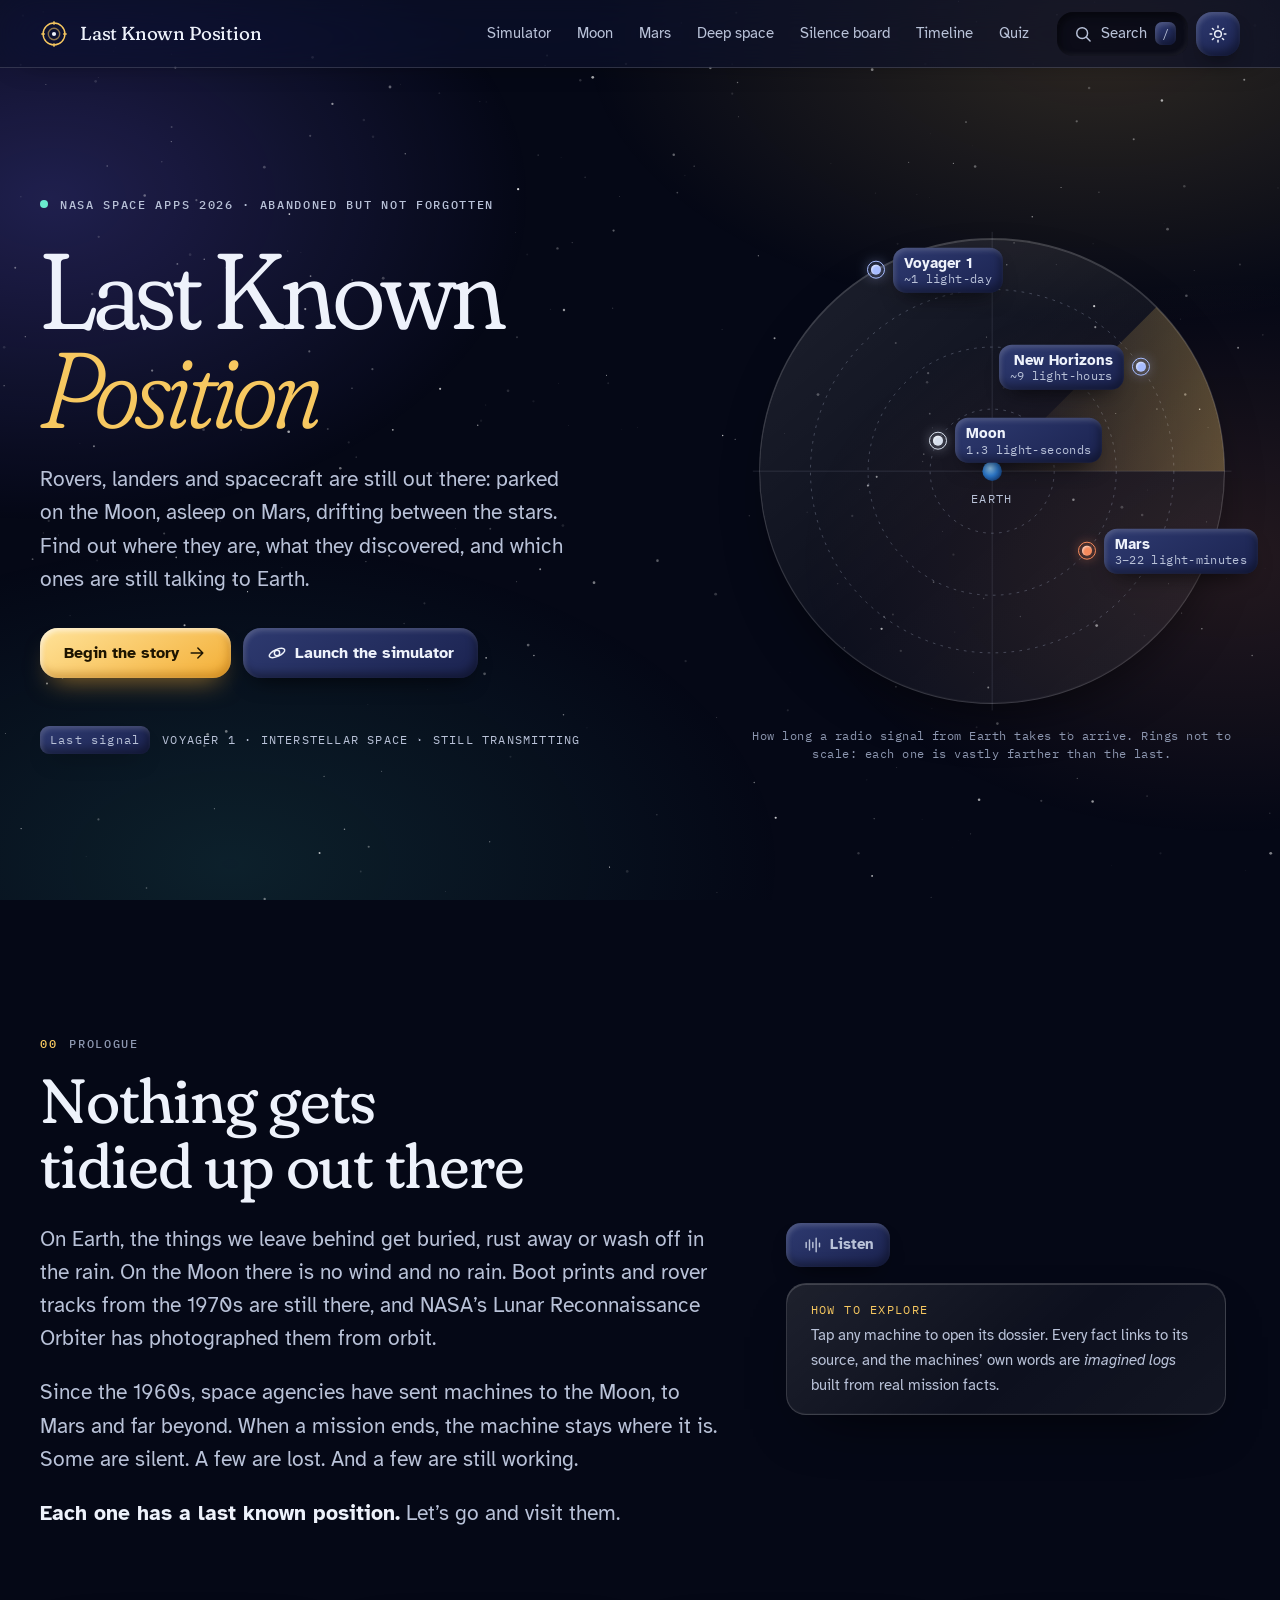
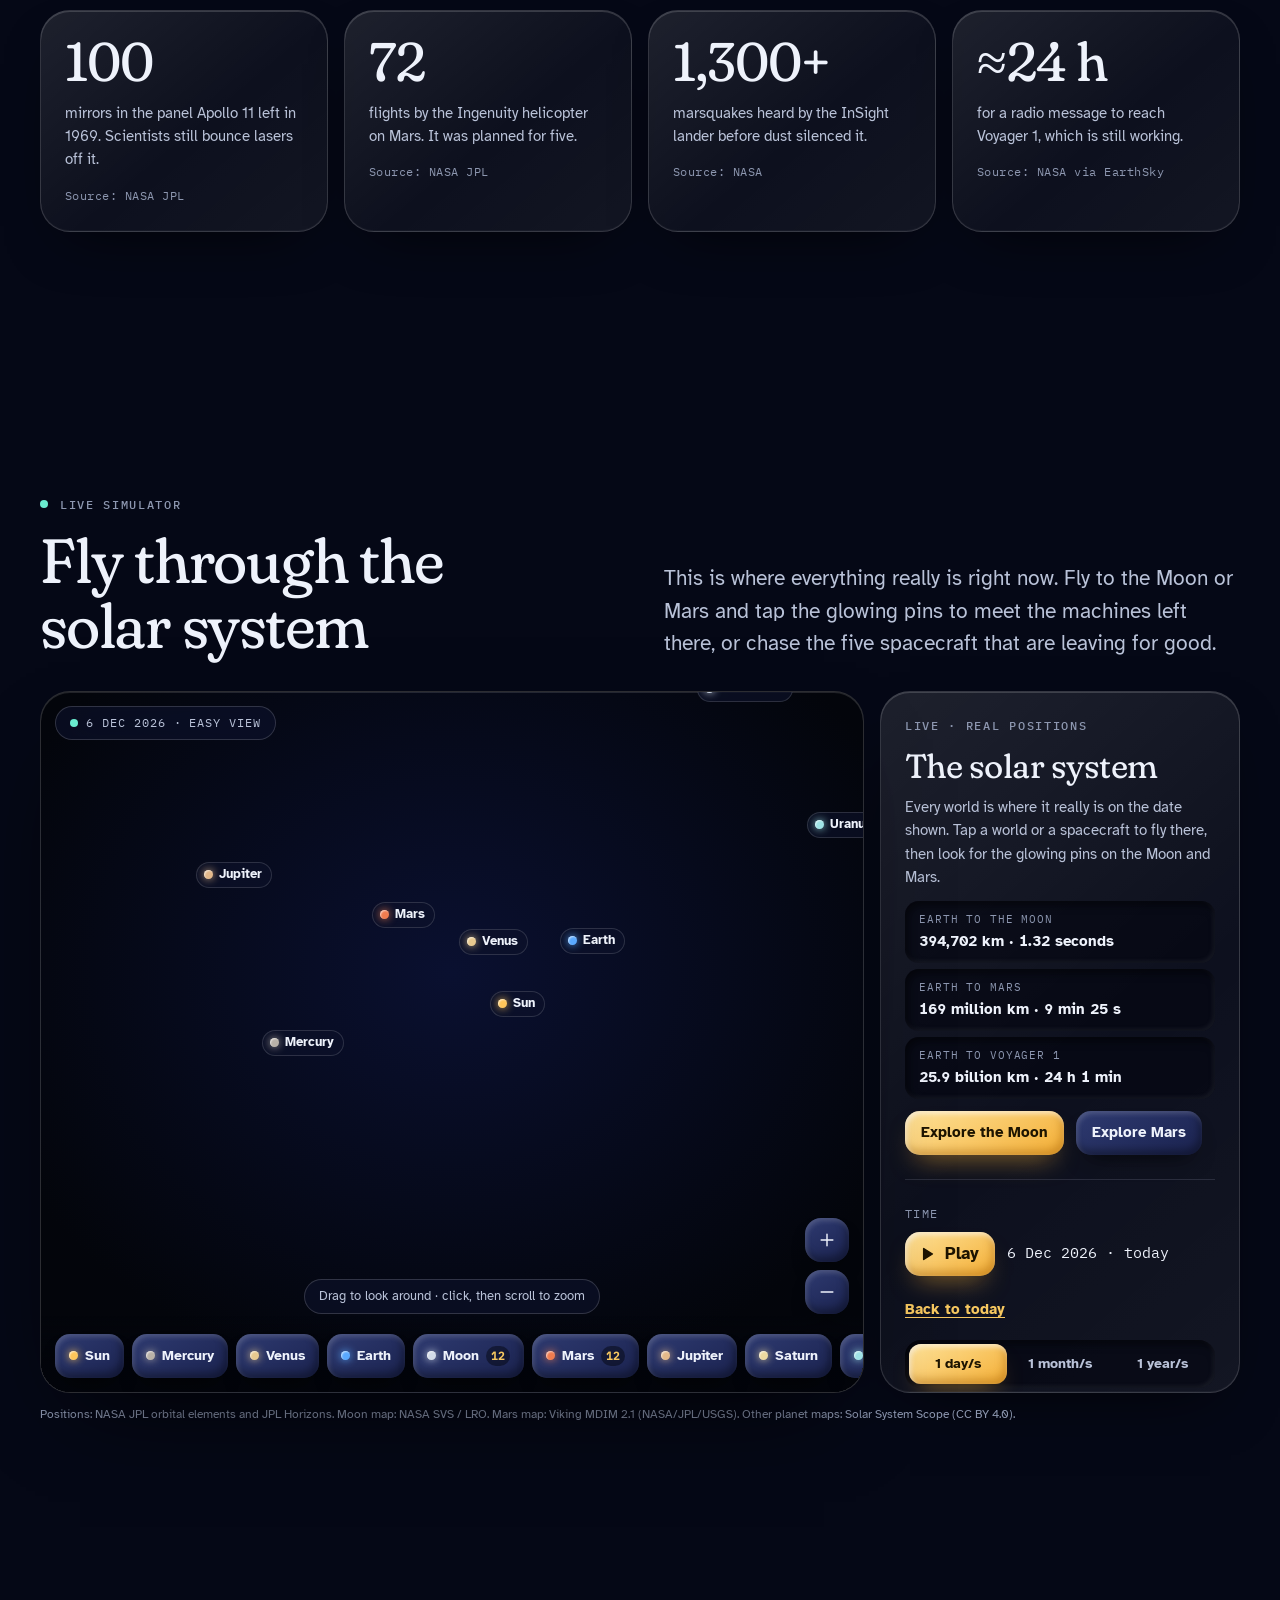
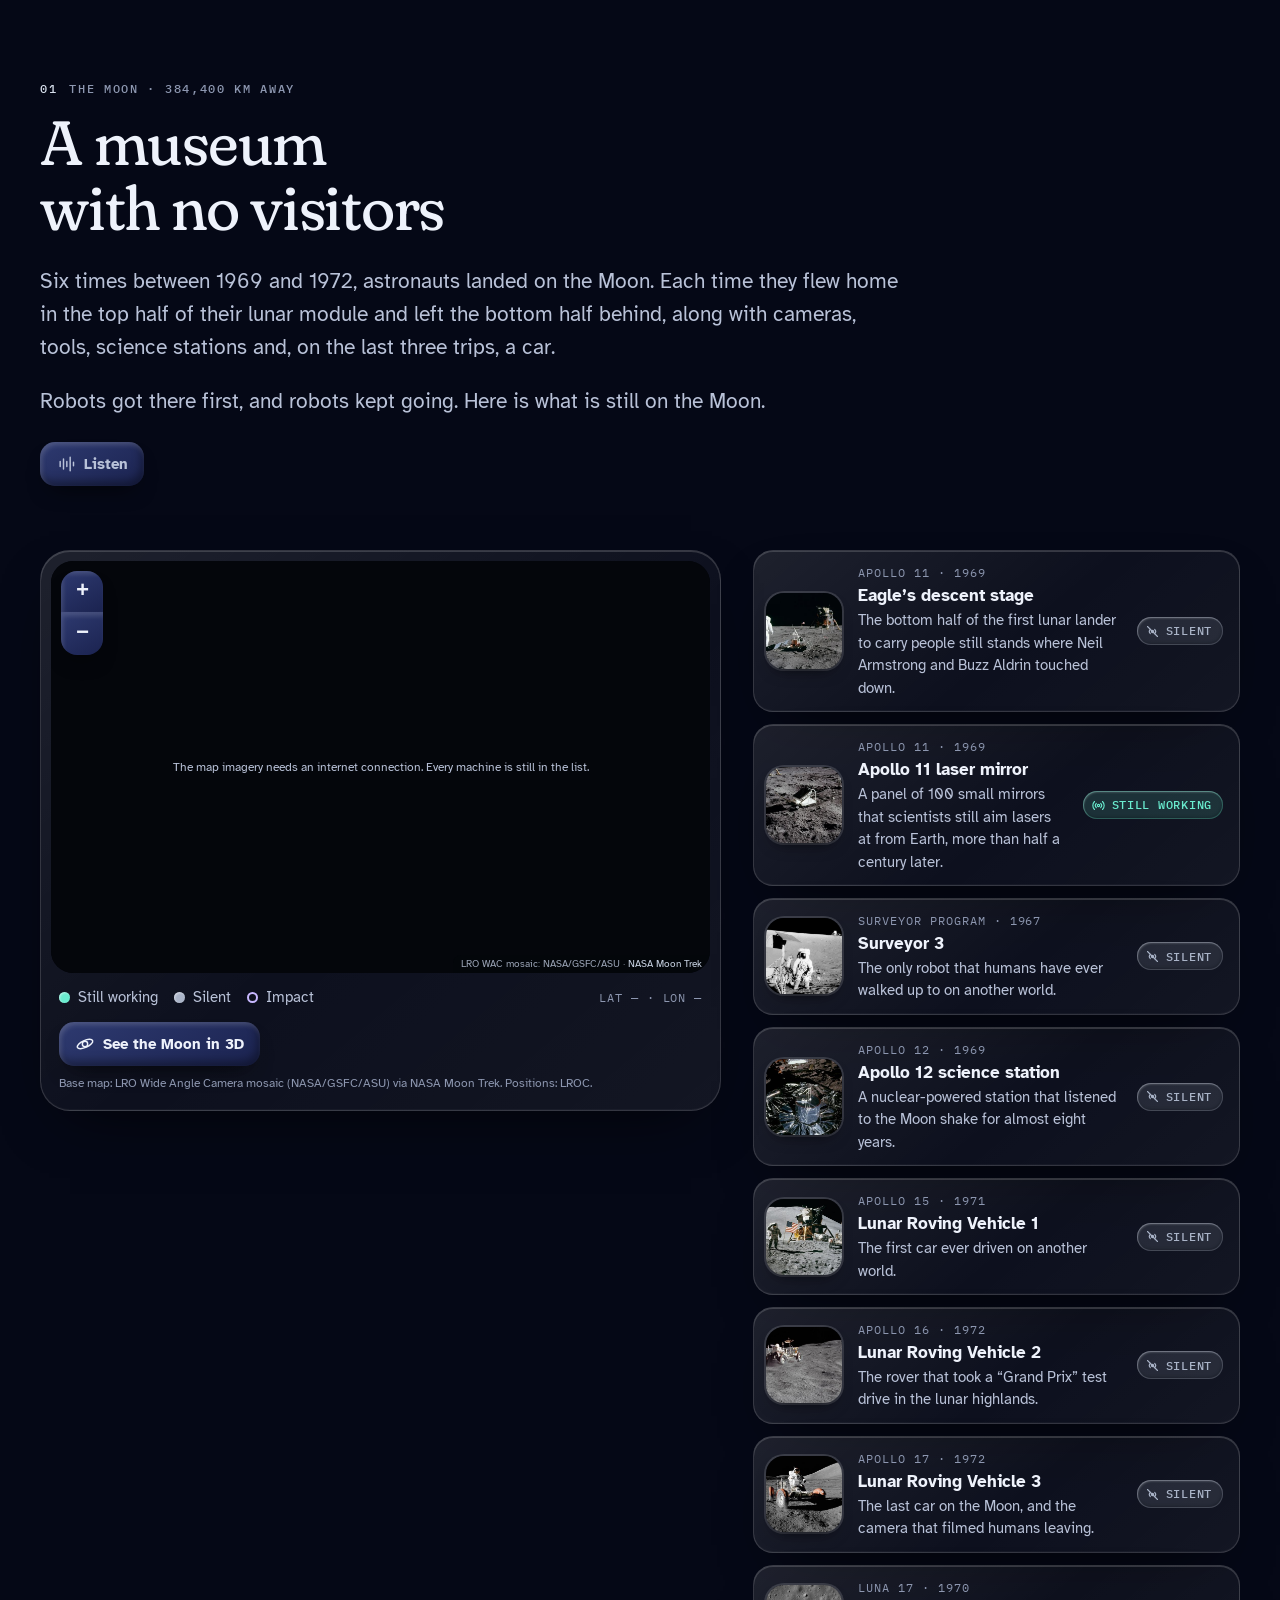
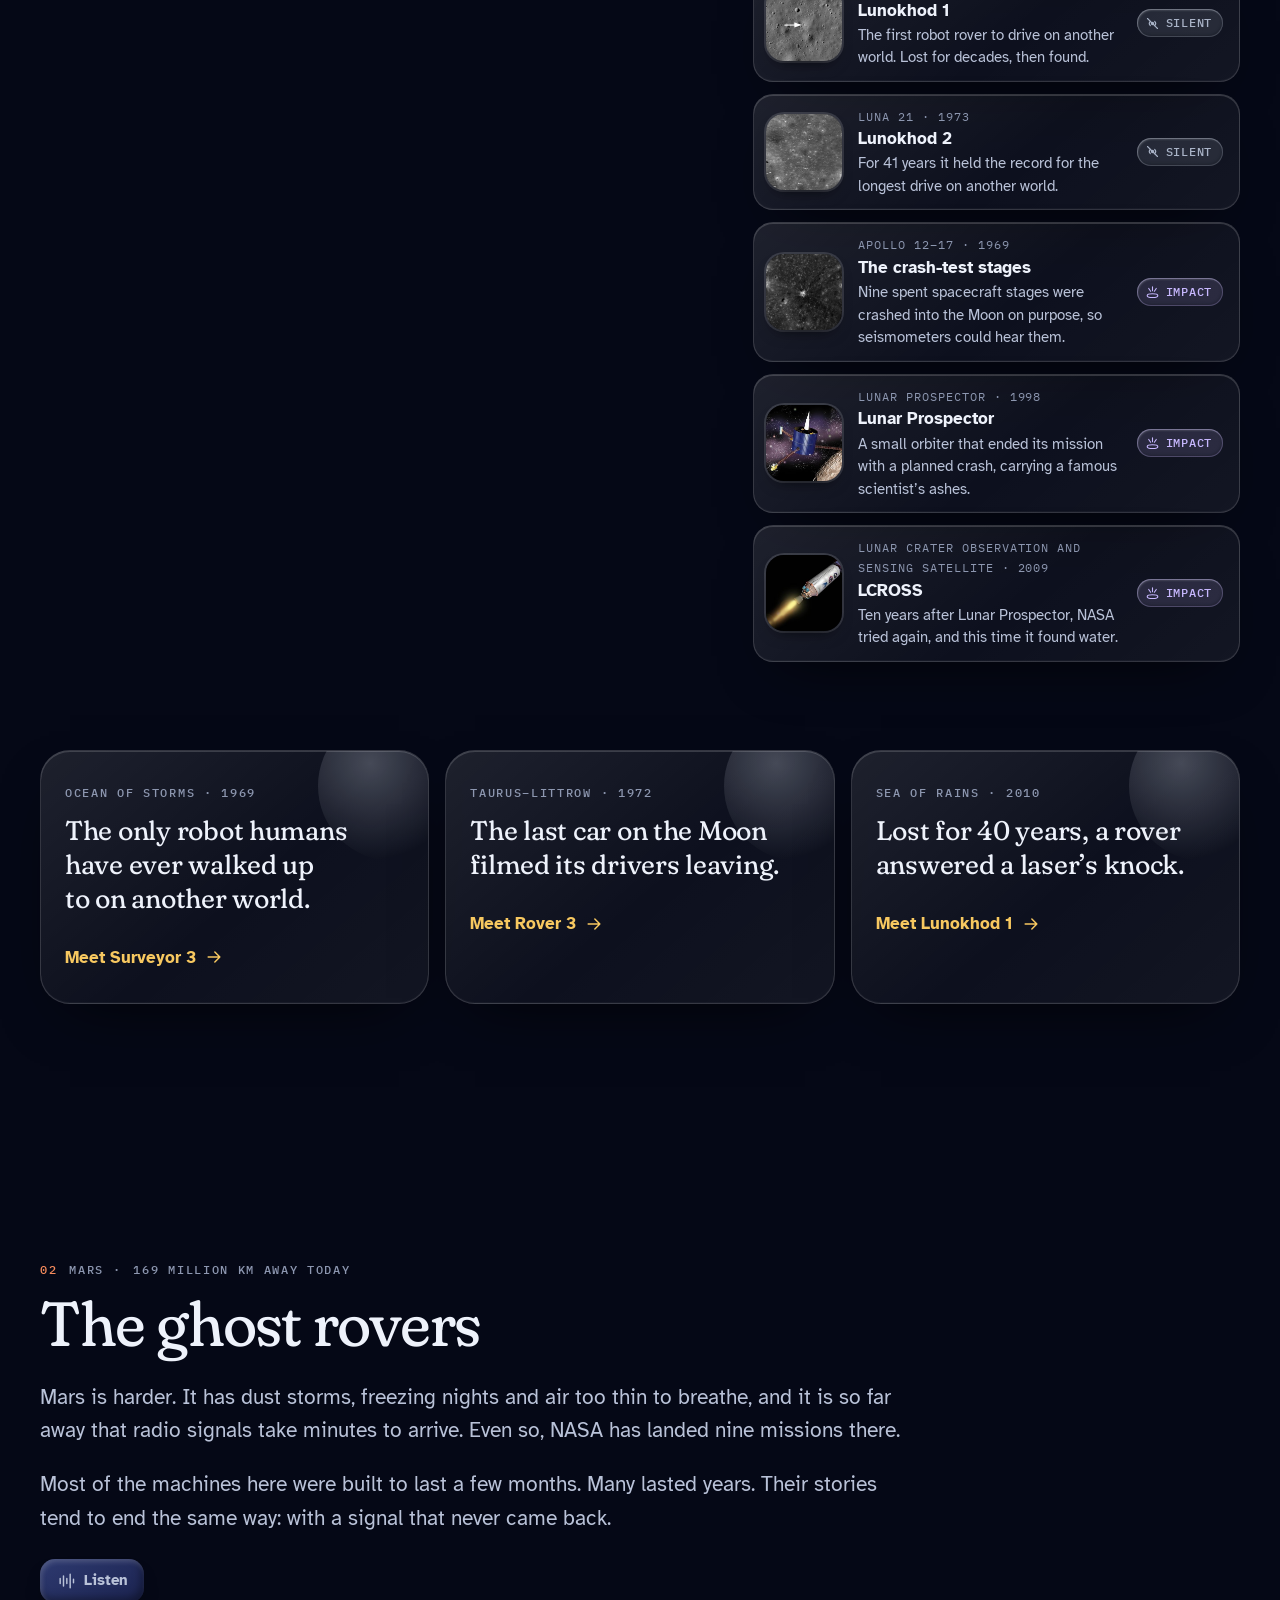
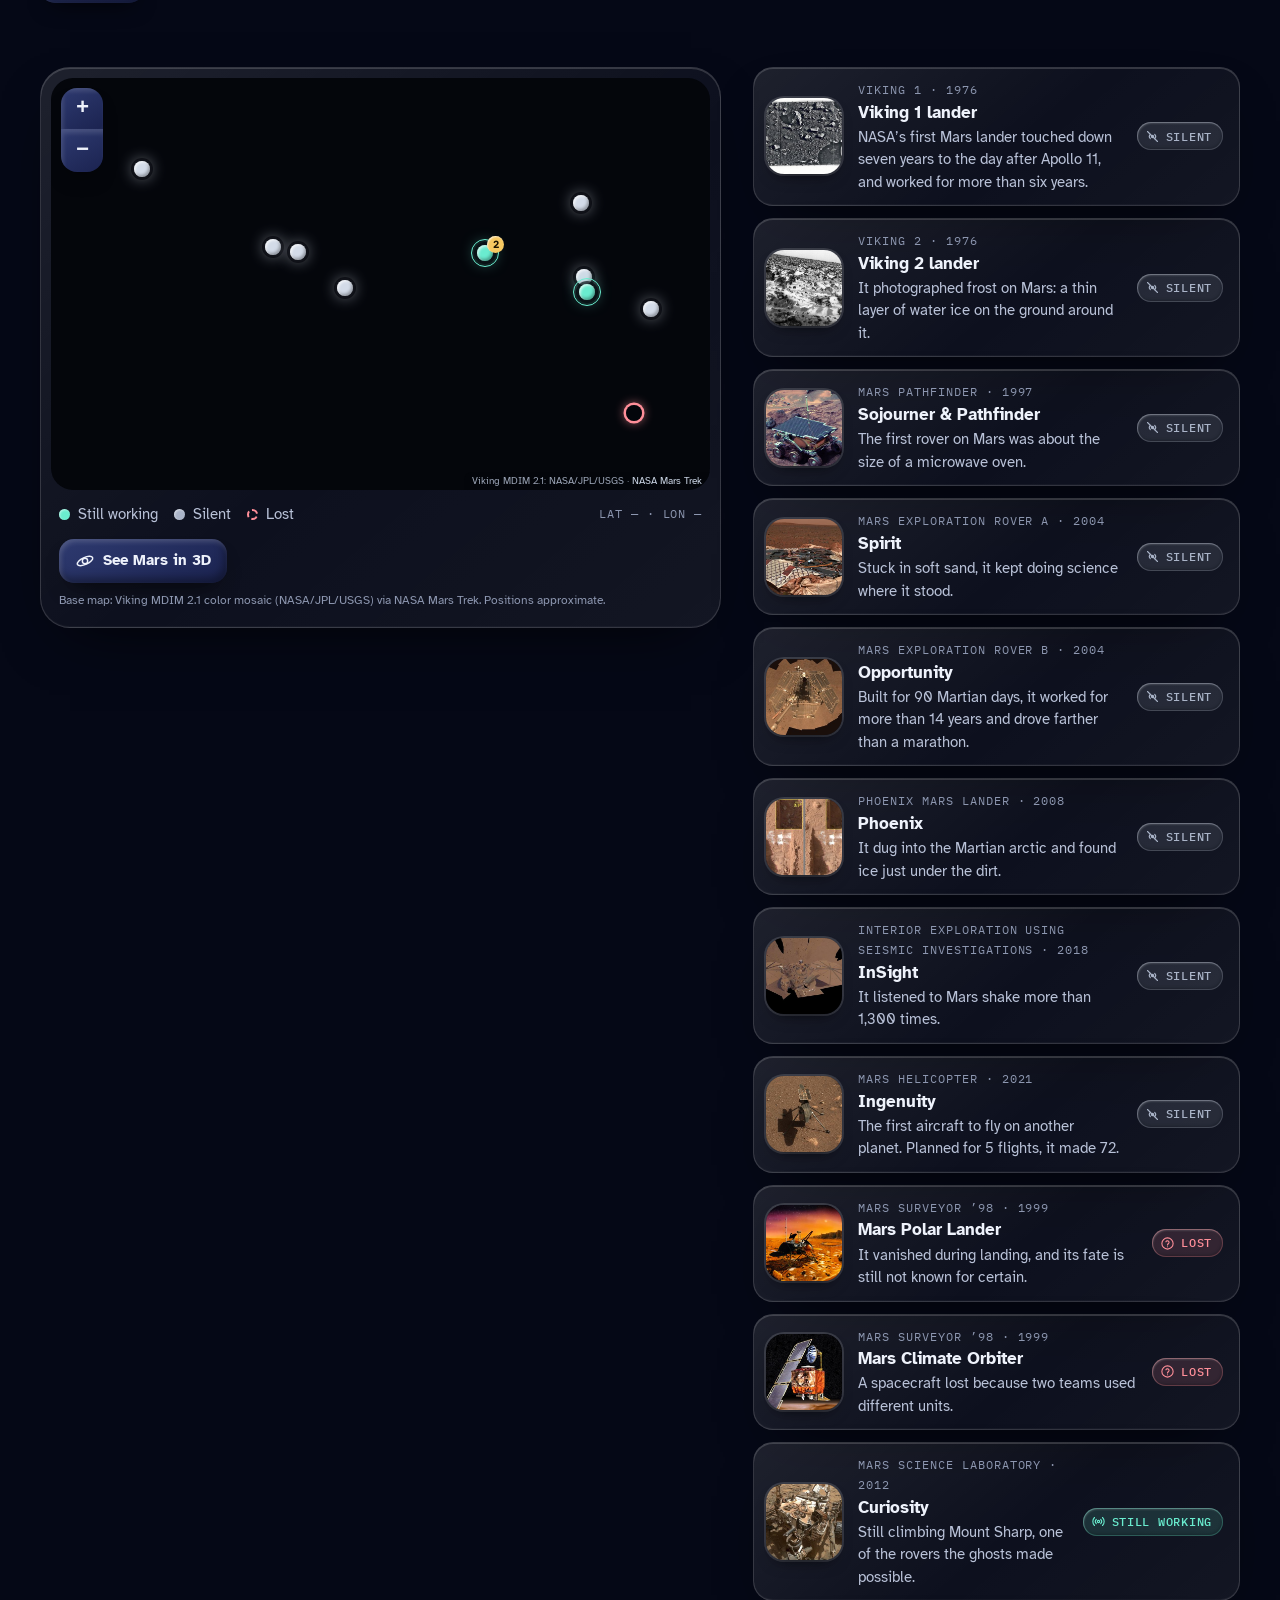
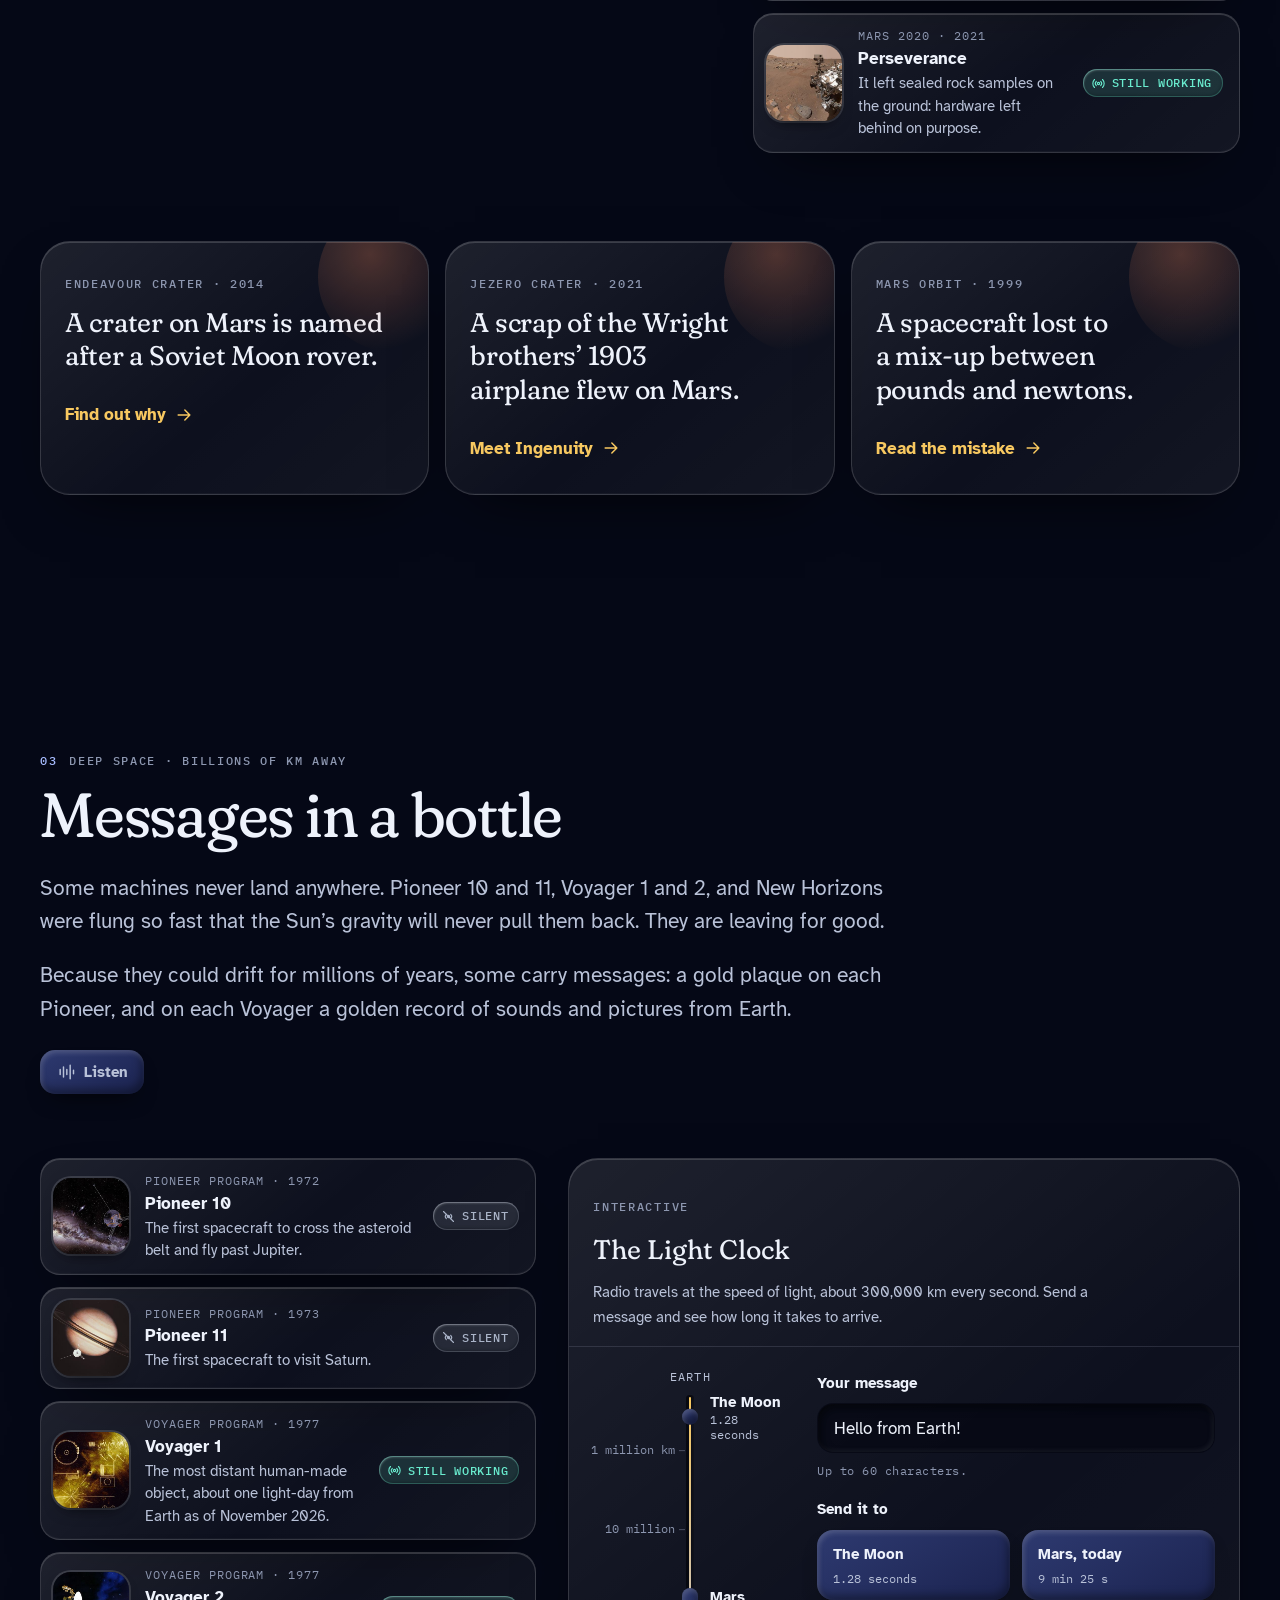
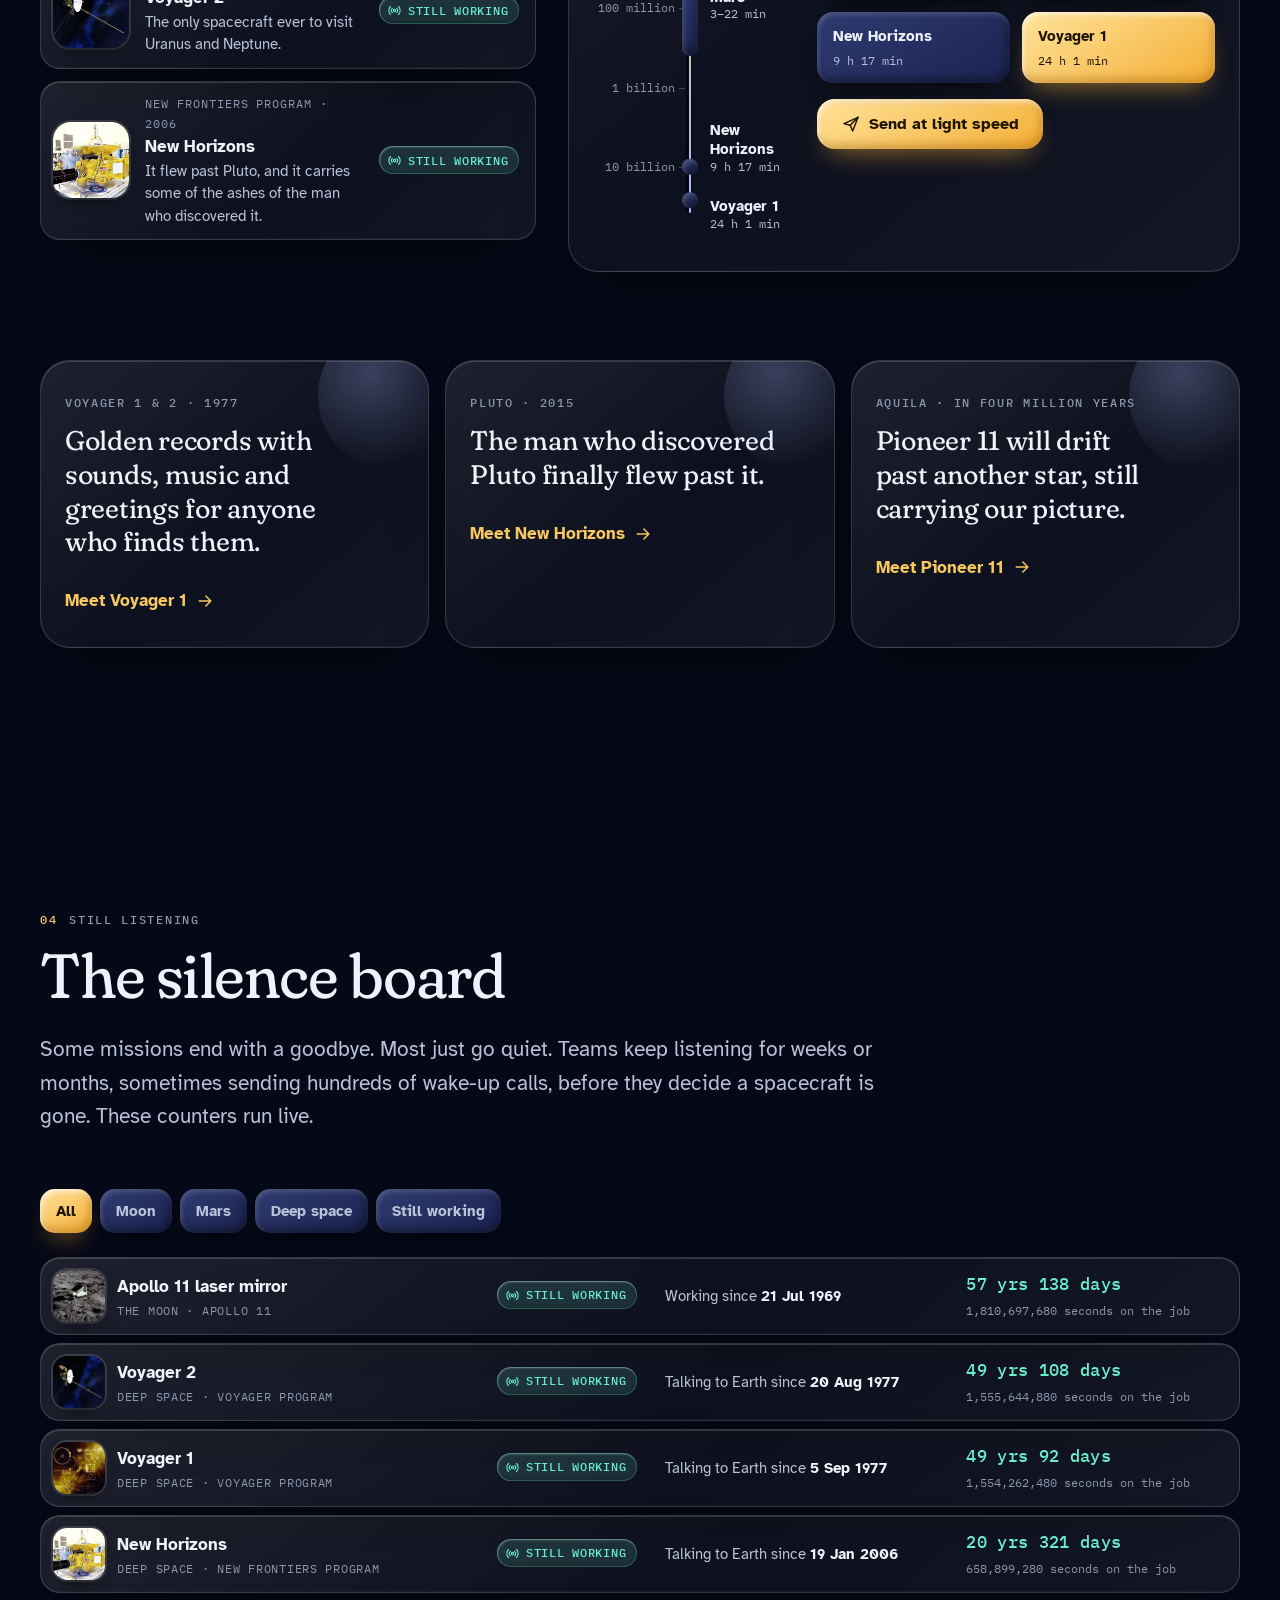
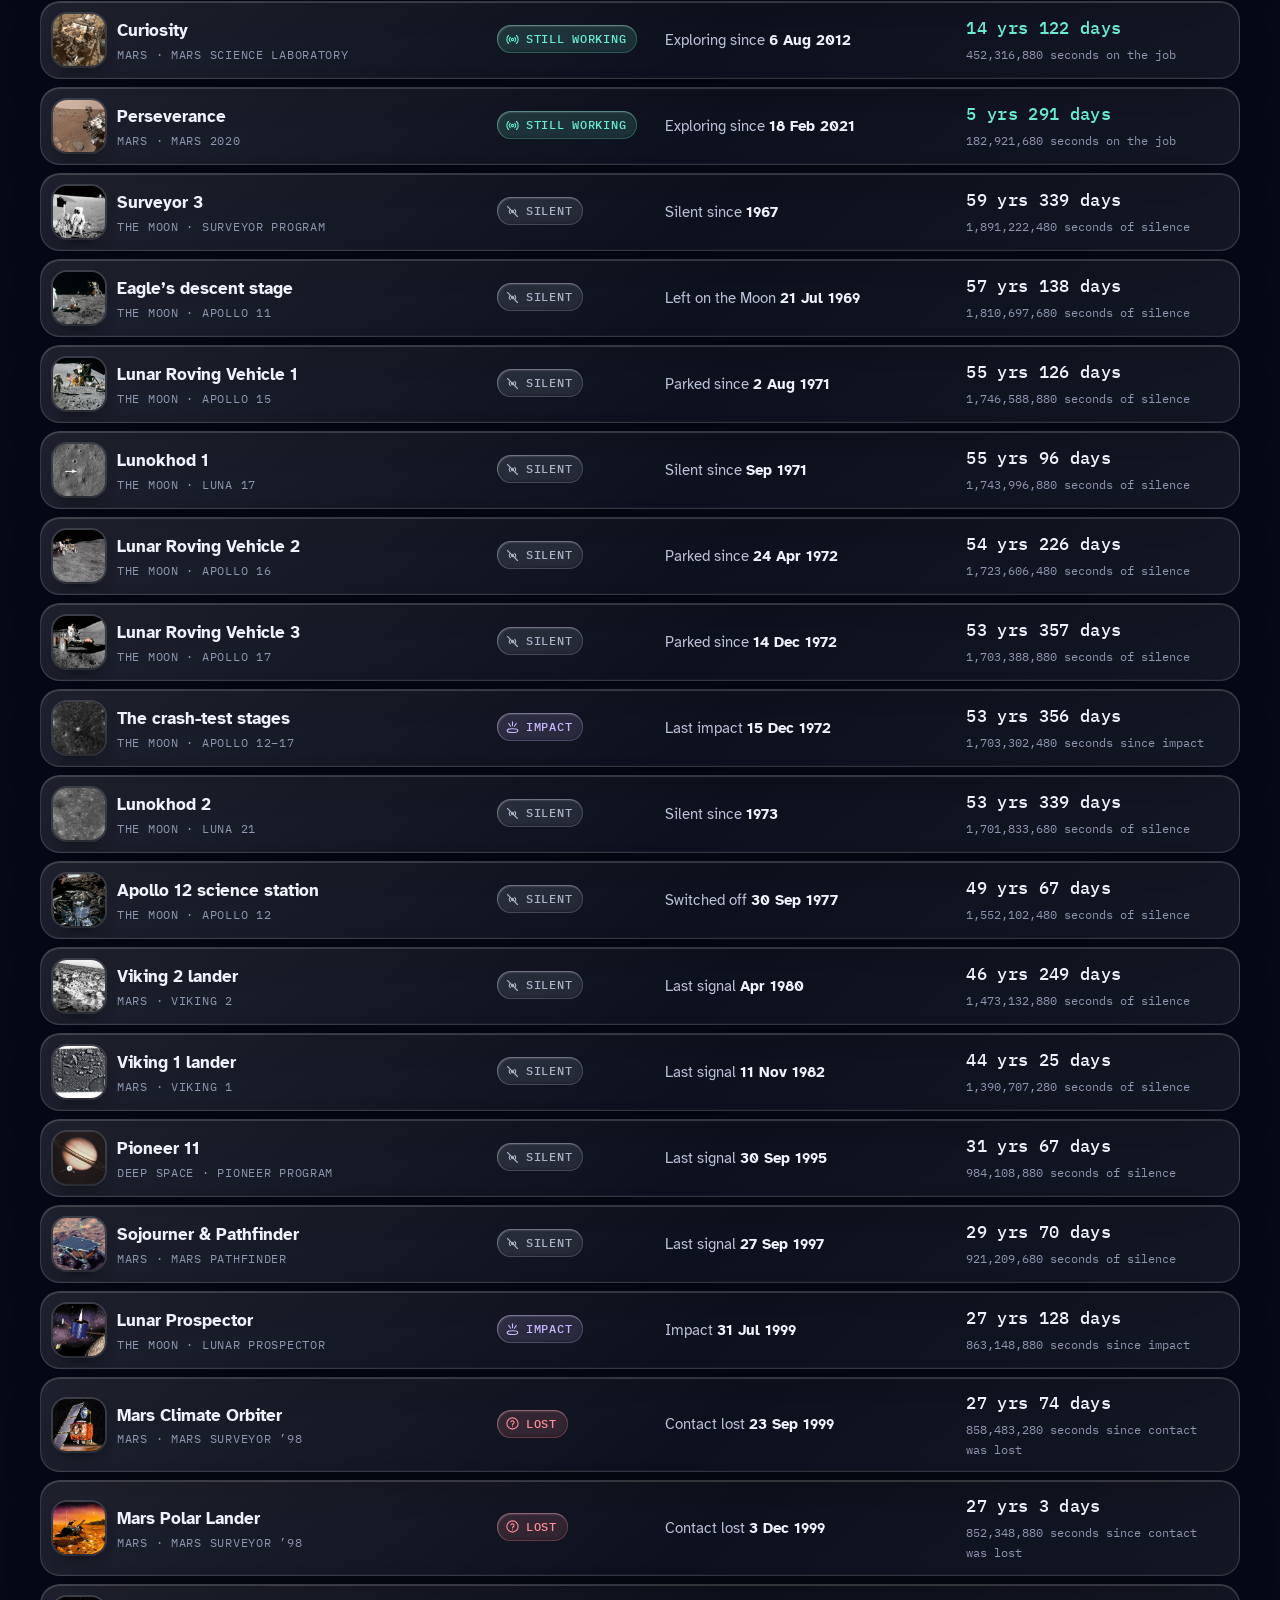
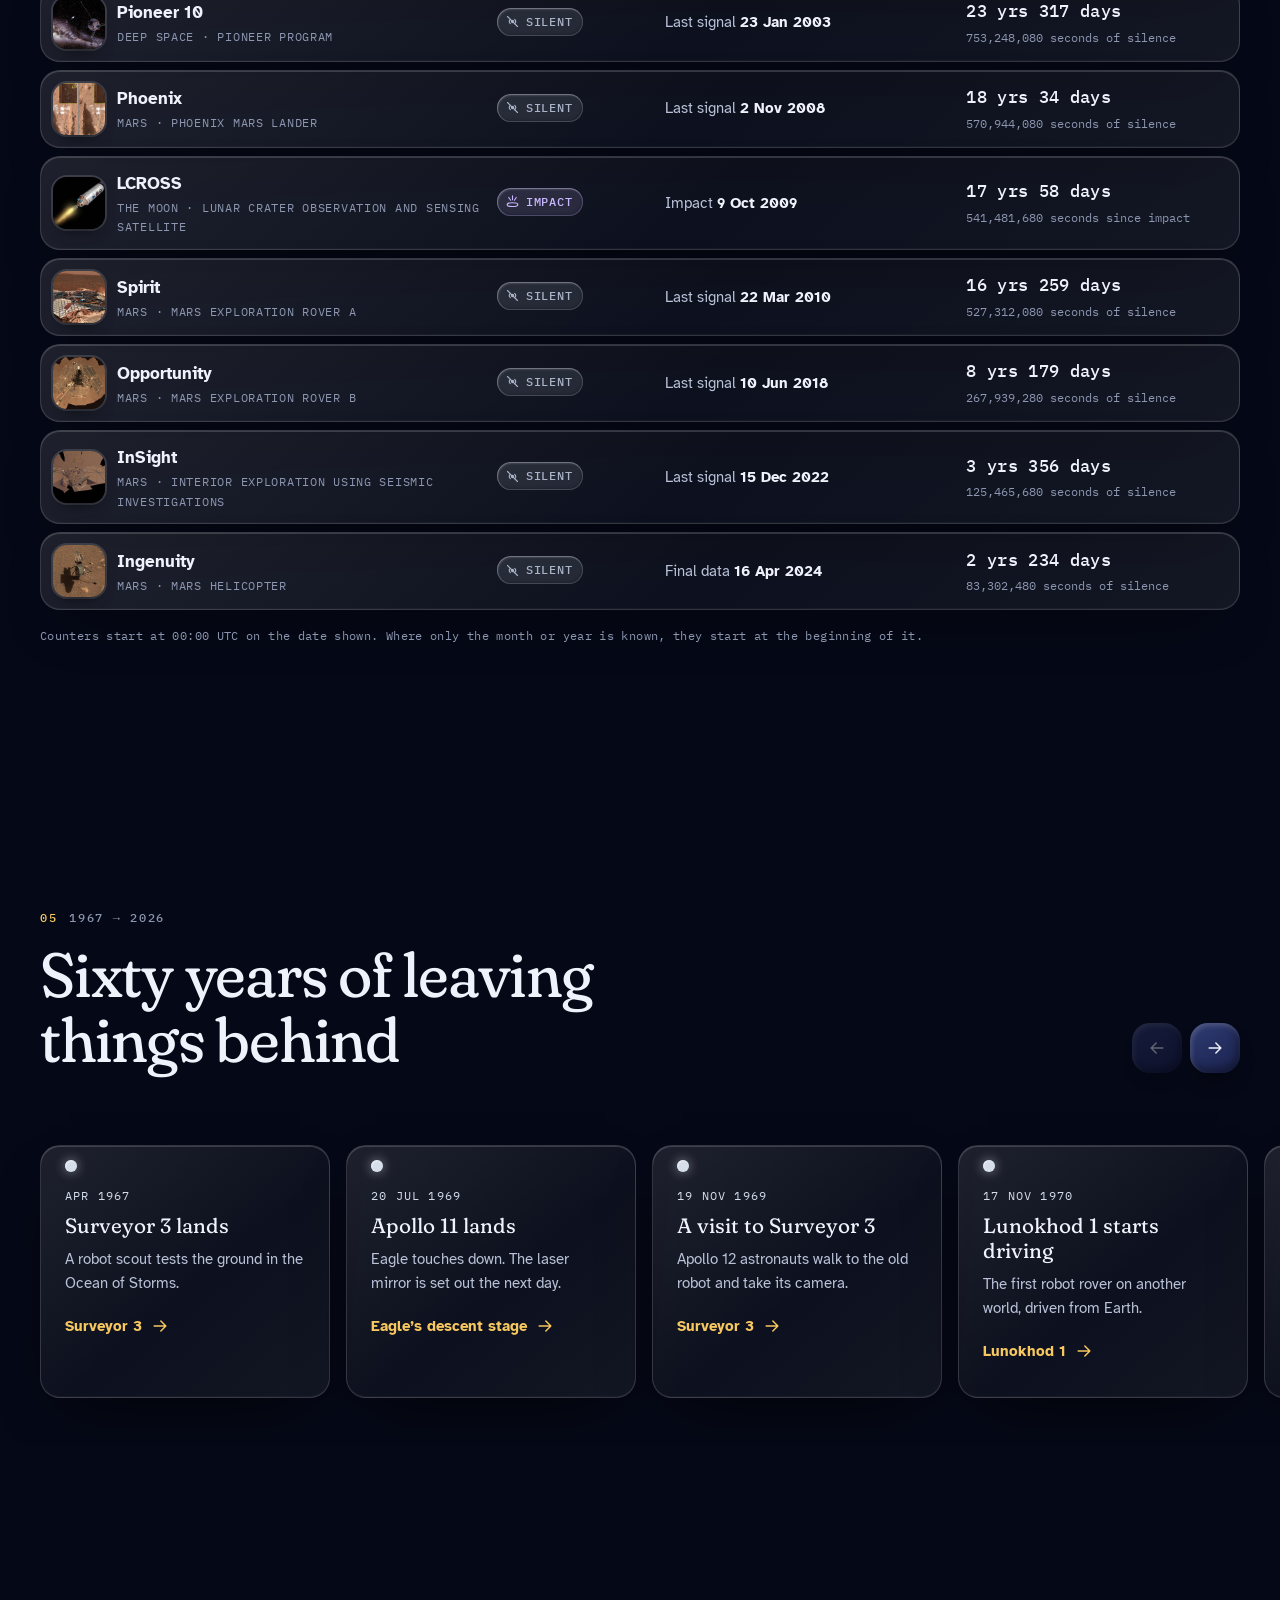
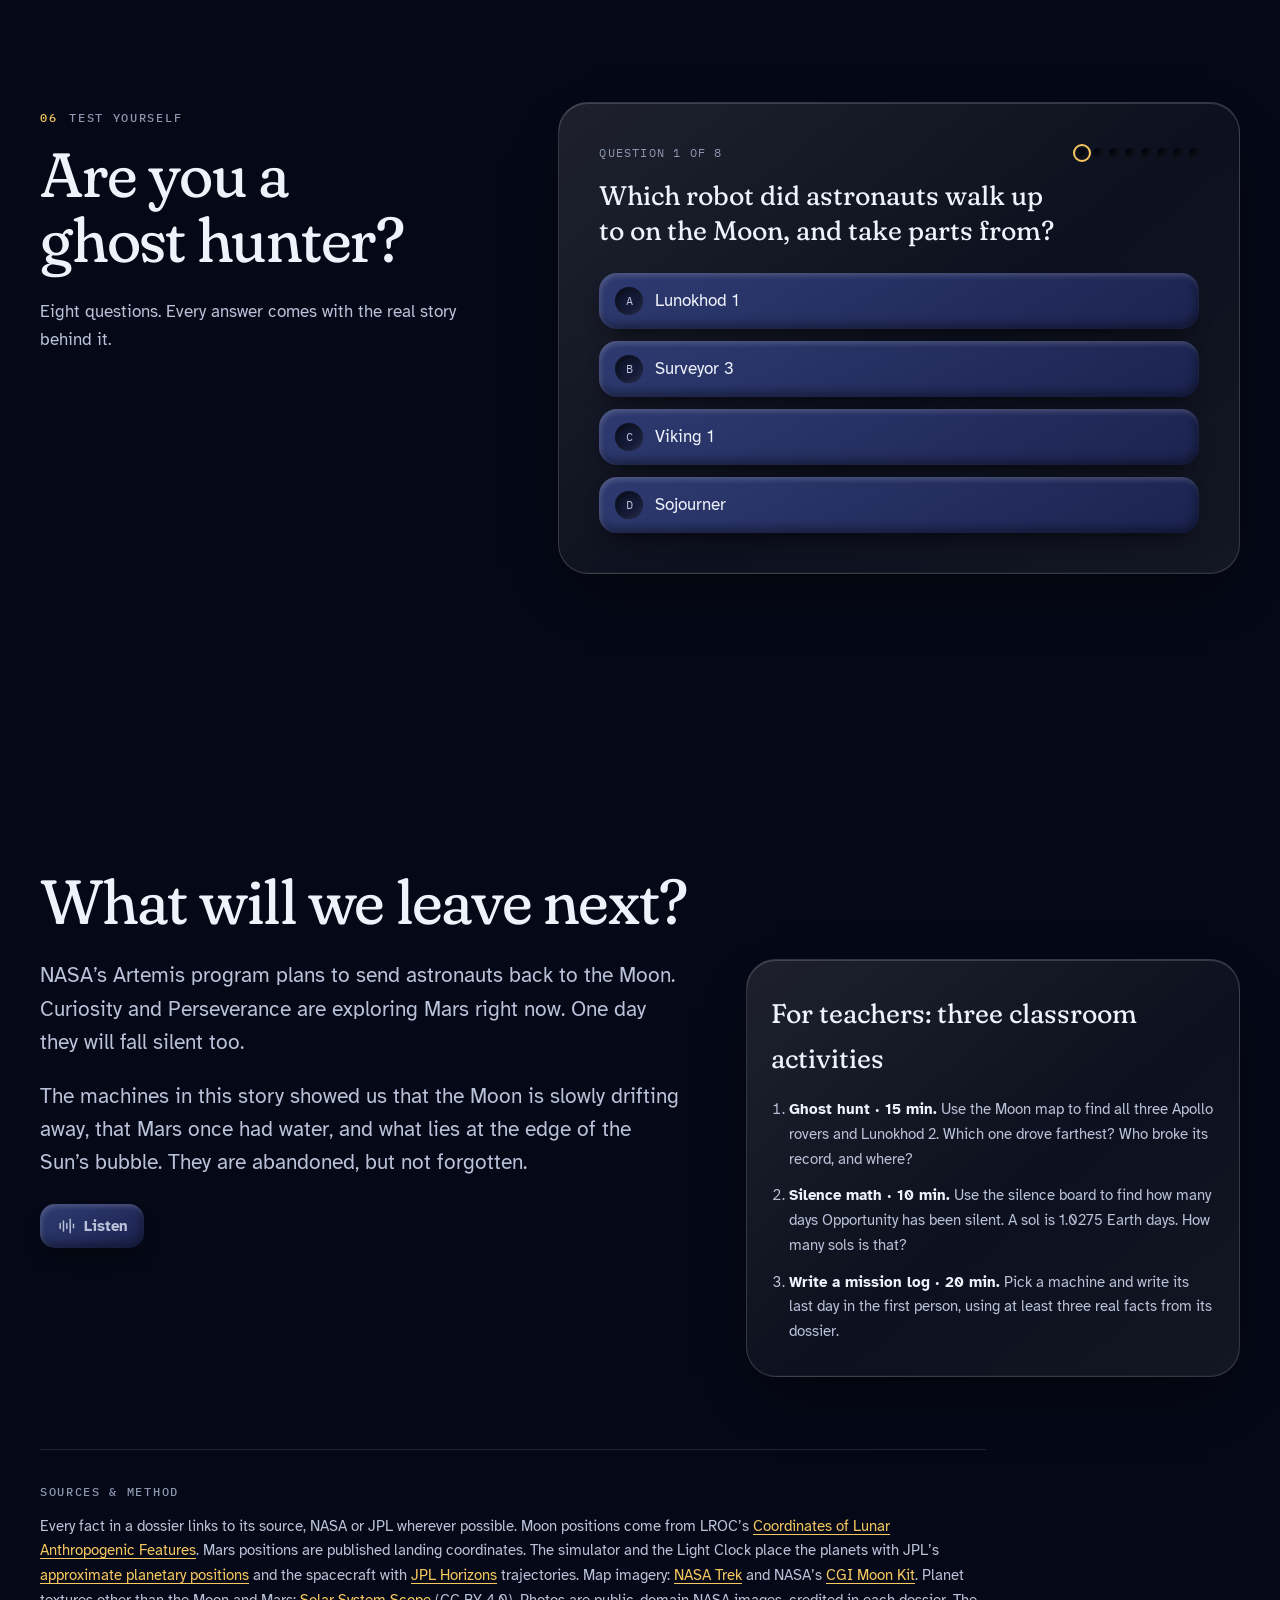
==== commit 984cefee: "Add 3D solar system simulator, photos, search and glass/clay redesign Simulator (site/js/sim.js, Thr" ====
--- a/site/index.html
+++ b/site/index.html
@@ -4,7 +4,7 @@
   <meta charset="utf-8">
   <meta name="viewport" content="width=device-width, initial-scale=1">
   <title>Last Known Position · Abandoned but not Forgotten</title>
-  <meta name="description" content="An interactive story atlas of the hardware humanity left on the Moon, on Mars and in deep space: where it is, what it discovered, and which machines are still talking to Earth.">
+  <meta name="description" content="Fly through a live 3D solar system and find the machines humanity left on the Moon, on Mars and in deep space: where they are, what they discovered, and which are still talking to Earth.">
   <meta name="theme-color" content="#070a12">
   <meta property="og:title" content="Last Known Position">
   <meta property="og:description" content="Find the machines we left on the Moon, on Mars and between the stars, and hear their stories.">
@@ -14,13 +14,13 @@
     document.documentElement.classList.add("js");
     try { var t = localStorage.getItem("lkp-theme"); if (t === "day" || t === "night") document.documentElement.setAttribute("data-theme", t); } catch (e) {}
   </script>
-  <link rel="preconnect" href="https://fonts.googleapis.com">
-  <link rel="preconnect" href="https://fonts.gstatic.com" crossorigin>
-  <link rel="stylesheet" href="https://fonts.googleapis.com/css2?family=Atkinson+Hyperlegible:ital,wght@0,400;0,700;1,400&family=Fraunces:ital,opsz,wght@0,9..144,300..700;1,9..144,300..700&family=IBM+Plex+Mono:wght@400;500&display=swap">
+  <link rel="preload" href="assets/fonts/fraunces-latin-full-normal.woff2" as="font" type="font/woff2" crossorigin>
+  <link rel="preload" href="assets/fonts/atkinson-hyperlegible-latin-400-normal.woff2" as="font" type="font/woff2" crossorigin>
   <link rel="stylesheet" href="vendor/leaflet-1.9.4/leaflet.css">
-  <link rel="stylesheet" href="css/styles.css">
+  <link rel="stylesheet" href="css/styles.css?v=8">
 </head>
 <body>
+  <canvas class="sky" aria-hidden="true"></canvas>
   <a class="skip-link" href="#main">Skip to the story</a>
 
   <!-- Icon sprite: one 24px line-icon family, 1.75 stroke -->
@@ -50,6 +50,12 @@
       <symbol id="i-check" viewBox="0 0 24 24"><path d="M4.5 12.5l5 5L19.5 7"/></symbol>
       <symbol id="i-x" viewBox="0 0 24 24"><path d="M6.5 6.5l11 11M17.5 6.5l-11 11"/></symbol>
       <symbol id="i-send" viewBox="0 0 24 24"><path d="M3.5 11.5 20.5 4l-6.5 16.5-3-7-7.5-2Z"/><path d="M11 13.5 20.5 4"/></symbol>
+      <symbol id="i-search" viewBox="0 0 24 24"><circle cx="11" cy="11" r="6.5"/><path d="M16 16l4.5 4.5"/></symbol>
+      <symbol id="i-playtri" viewBox="0 0 24 24"><path d="M8 5.5v13l10.5-6.5L8 5.5Z"/></symbol>
+      <symbol id="i-pause" viewBox="0 0 24 24"><path d="M8.5 5.5v13M15.5 5.5v13"/></symbol>
+      <symbol id="i-plus" viewBox="0 0 24 24"><path d="M12 5v14M5 12h14"/></symbol>
+      <symbol id="i-minus" viewBox="0 0 24 24"><path d="M5 12h14"/></symbol>
+      <symbol id="i-orbit" viewBox="0 0 24 24"><circle cx="12" cy="12" r="3.2"/><ellipse cx="12" cy="12" rx="10" ry="4.2" transform="rotate(-24 12 12)"/></symbol>
       <symbol id="i-logo" viewBox="0 0 32 32"><circle cx="16" cy="16" r="12.5"/><circle cx="16" cy="16" r="6.5" opacity=".55"/><circle cx="16" cy="16" r="2.4" fill="currentColor" stroke="none"/><path d="M16 1.5v4M16 26.5v4M1.5 16h4M26.5 16h4"/></symbol>
     </defs>
   </svg>
@@ -62,6 +68,7 @@
       </a>
       <nav class="nav" aria-label="Chapters">
         <ul class="nav__list" id="nav-list">
+          <li><a class="nav__link" href="#simulator">Simulator</a></li>
           <li><a class="nav__link" href="#moon">Moon</a></li>
           <li><a class="nav__link" href="#mars">Mars</a></li>
           <li><a class="nav__link" href="#deep">Deep space</a></li>
@@ -71,6 +78,9 @@
         </ul>
       </nav>
       <div class="site-header__tools">
+        <button class="search-btn" id="search-open" type="button" aria-haspopup="dialog" aria-label="Search machines and worlds">
+          <svg class="icon" aria-hidden="true"><use href="#i-search"/></svg><span class="search-btn__text">Search</span><kbd class="search-btn__key" aria-hidden="true">/</kbd>
+        </button>
         <button class="icon-btn" id="theme-toggle" type="button" aria-label="Switch to day mode (good for projectors)">
           <svg class="icon icon--sun" aria-hidden="true"><use href="#i-sun"/></svg>
           <svg class="icon icon--moon" aria-hidden="true"><use href="#i-moon"/></svg>
@@ -86,7 +96,6 @@
   <main id="main">
     <!-- ============================== HERO ============================== -->
     <section class="hero" id="top" aria-labelledby="hero-title">
-      <canvas class="hero__stars" aria-hidden="true"></canvas>
       <div class="container hero__grid">
         <div class="hero__copy">
           <p class="kicker hero__kicker"><span class="live-dot" aria-hidden="true"></span>NASA Space Apps 2026 · Abandoned but not forgotten</p>
@@ -94,7 +103,7 @@
           <p class="hero__lead">Rovers, landers and spacecraft are still out there: parked on the Moon, asleep on Mars, drifting between the stars. Find out where they are, what they discovered, and which ones are still talking to Earth.</p>
           <div class="hero__actions">
             <a class="btn btn--primary" href="#prologue">Begin the story <svg class="icon" aria-hidden="true"><use href="#i-arrow-right"/></svg></a>
-            <a class="btn" href="#moon"><svg class="icon" aria-hidden="true"><use href="#i-map"/></svg> Open the atlas</a>
+            <a class="btn" href="#simulator"><svg class="icon" aria-hidden="true"><use href="#i-orbit"/></svg> Launch the simulator</a>
           </div>
           <p class="ticker" aria-hidden="true"><span class="ticker__label">Last signal</span><span class="ticker__text" id="ticker-text">OPPORTUNITY · MERIDIANI PLANUM · 10 JUN 2018</span></p>
         </div>
@@ -174,6 +183,81 @@
       </div>
     </section>
 
+    <!-- ============================== SIMULATOR ============================== -->
+    <section class="section sim-section" id="simulator" aria-labelledby="sim-title">
+      <div class="container">
+        <div class="sim-head">
+          <div>
+            <p class="kicker" data-reveal><span class="live-dot" aria-hidden="true"></span>Live simulator</p>
+            <h2 class="section__title" id="sim-title" data-reveal>Fly through the solar system</h2>
+          </div>
+          <p class="prose sim-head__lead" data-reveal>This is where everything really is right now. Fly to the Moon or Mars and tap the glowing pins to meet the machines left there, or chase the five spacecraft that are leaving for good.</p>
+        </div>
+
+        <div class="sim" id="sim" data-state="nojs">
+          <div class="sim__stage">
+            <canvas class="sim__canvas" role="img" aria-label="3D view of the solar system. Use the buttons below it to fly to a world or a spacecraft."></canvas>
+            <div class="sim__labels" aria-hidden="true"></div>
+            <div class="sim__pins"></div>
+            <div class="sim-card" hidden></div>
+            <p class="sim__badge"><span class="live-dot" aria-hidden="true"></span><span id="sim-badge">Today · Easy view</span></p>
+            <p class="sim__hint" aria-hidden="true">Drag to look around · click, then scroll to zoom</p>
+            <div class="sim__zoom">
+              <button class="sim-round" type="button" data-zoom="in" aria-label="Zoom in"><svg class="icon" aria-hidden="true"><use href="#i-plus"/></svg></button>
+              <button class="sim-round" type="button" data-zoom="out" aria-label="Zoom out"><svg class="icon" aria-hidden="true"><use href="#i-minus"/></svg></button>
+            </div>
+            <p class="sim__loading" aria-hidden="true"><span class="sim__spinner"></span>Loading the solar system…</p>
+            <div class="sim__fallback">
+              <p><strong>The 3D simulator could not start here.</strong> It needs a browser with WebGL, and the page must be opened through a web address (not as a file). Everything below still works: the maps, photos, counters and quiz.</p>
+            </div>
+            <nav class="sim-strip" aria-label="Fly to a world or spacecraft"></nav>
+          </div>
+
+          <aside class="sim__side" aria-label="Simulator details and controls">
+            <div class="sim-info" id="sim-info">
+              <p class="kicker">Live · real positions</p>
+              <h3 class="sim-info__title">The solar system</h3>
+              <p class="sim-info__fact">Every world is where it really is on the date shown. Tap a world or a spacecraft to fly there.</p>
+            </div>
+            <div class="sim-tools">
+              <div class="sim-tool">
+                <span class="sim-tool__label">Time</span>
+                <div class="sim-tool__row">
+                  <button class="sim-play" id="sim-play" type="button" aria-pressed="false" aria-label="Play time"><svg class="icon" aria-hidden="true"><use href="#i-playtri"/></svg><span>Play</span></button>
+                  <span class="sim-date" id="sim-date">Today</span>
+                  <button class="sim-link" id="sim-today" type="button">Back to today</button>
+                </div>
+                <div class="seg" role="group" aria-label="Time speed">
+                  <button type="button" data-speed="1" aria-pressed="true">1 day/s</button>
+                  <button type="button" data-speed="30" aria-pressed="false">1 month/s</button>
+                  <button type="button" data-speed="365.25" aria-pressed="false">1 year/s</button>
+                </div>
+                <label class="sim-jump"><span>Jump to a date</span><input type="date" id="sim-date-input" min="1960-01-01" max="2049-12-31"></label>
+              </div>
+              <div class="sim-tool">
+                <span class="sim-tool__label">Distances</span>
+                <div class="seg" role="group" aria-label="Distance scale">
+                  <button type="button" data-scale="0" aria-pressed="true">Easy view</button>
+                  <button type="button" data-scale="1" aria-pressed="false">True distances</button>
+                </div>
+              </div>
+              <div class="sim-tool">
+                <span class="sim-tool__label">Zoom out to</span>
+                <div class="seg" role="group" aria-label="Zoom out to">
+                  <button type="button" data-view="inner" aria-pressed="true">Inner planets</button>
+                  <button type="button" data-view="planets" aria-pressed="false">All planets</button>
+                  <button type="button" data-view="deep" aria-pressed="false">Deep space</button>
+                </div>
+              </div>
+              <p class="sim-note"><strong>What is real:</strong> every position on the date shown, and every pin’s place on the Moon and Mars. <strong>What is enlarged:</strong> the sizes of the worlds and the Moon’s distance from Earth, so you can see them. “Easy view” also squeezes the outer orbits closer.</p>
+            </div>
+          </aside>
+          <p class="sr-only" id="sim-status" role="status" aria-live="polite"></p>
+        </div>
+        <p class="sim-credit">Positions: NASA JPL orbital elements and JPL Horizons. Moon map: NASA SVS / LRO. Mars map: Viking MDIM 2.1 (NASA/JPL/USGS). Other planet maps: Solar System Scope (CC BY 4.0).</p>
+      </div>
+    </section>
+
     <!-- ============================== MOON ============================== -->
     <section class="section chapter" id="moon" data-world="moon" aria-labelledby="moon-title">
       <div class="container">
@@ -198,6 +282,7 @@
               </ul>
               <span class="atlas__readout mono" aria-hidden="true">LAT — · LON —</span>
             </div>
+            <button class="atlas__3d" type="button" data-sim-focus="moon"><svg class="icon" aria-hidden="true"><use href="#i-orbit"/></svg>See the Moon in 3D</button>
             <p class="atlas__credit">Base map: LRO Wide Angle Camera mosaic (NASA/GSFC/ASU) via NASA Moon Trek. Positions: LROC.</p>
           </div>
           <ul class="ghost-list" role="list" data-ghost-list="moon" aria-label="Hardware on the Moon"></ul>
@@ -247,6 +332,7 @@
               </ul>
               <span class="atlas__readout mono" aria-hidden="true">LAT — · LON —</span>
             </div>
+            <button class="atlas__3d" type="button" data-sim-focus="mars"><svg class="icon" aria-hidden="true"><use href="#i-orbit"/></svg>See Mars in 3D</button>
             <p class="atlas__credit">Base map: Viking MDIM 2.1 color mosaic (NASA/JPL/USGS) via NASA Mars Trek. Positions approximate.</p>
           </div>
           <ul class="ghost-list" role="list" data-ghost-list="mars" aria-label="Hardware on Mars"></ul>
@@ -411,7 +497,7 @@
 
         <div class="method" data-reveal>
           <h3 class="method__title">Sources &amp; method</h3>
-          <p>Every fact in a dossier links to its source, NASA or JPL wherever possible. Moon positions come from LROC’s <a href="https://www.lroc.asu.edu/data/support/downloads/2016_LROC_Coordinates_of_Human_Features.pdf" target="_blank" rel="noopener">Coordinates of Lunar Anthropogenic Features</a>. Mars positions are published landing coordinates. The live Mars distance uses JPL’s <a href="https://ssd.jpl.nasa.gov/planets/approx_pos.html" target="_blank" rel="noopener">approximate planetary positions</a>. Map imagery: <a href="https://trek.nasa.gov/" target="_blank" rel="noopener">NASA Trek</a>. The machines’ first-person logs are imagined, written from real mission facts, and always labeled. Facts checked on <time datetime="2026-11-09">9 November 2026</time>.</p>
+          <p>Every fact in a dossier links to its source, NASA or JPL wherever possible. Moon positions come from LROC’s <a href="https://www.lroc.asu.edu/data/support/downloads/2016_LROC_Coordinates_of_Human_Features.pdf" target="_blank" rel="noopener">Coordinates of Lunar Anthropogenic Features</a>. Mars positions are published landing coordinates. The simulator and the Light Clock place the planets with JPL’s <a href="https://ssd.jpl.nasa.gov/planets/approx_pos.html" target="_blank" rel="noopener">approximate planetary positions</a> and the spacecraft with <a href="https://ssd.jpl.nasa.gov/horizons/" target="_blank" rel="noopener">JPL Horizons</a> trajectories. Map imagery: <a href="https://trek.nasa.gov/" target="_blank" rel="noopener">NASA Trek</a> and NASA’s <a href="https://svs.gsfc.nasa.gov/4720" target="_blank" rel="noopener">CGI Moon Kit</a>. Planet textures other than the Moon and Mars: <a href="https://www.solarsystemscope.com/textures/" target="_blank" rel="noopener">Solar System Scope</a> (CC BY 4.0). Photos are public-domain NASA images, credited in each dossier. The machines’ first-person logs are imagined, written from real mission facts, and always labeled. Facts checked on <time datetime="2026-11-09">9 November 2026</time>.</p>
         </div>
       </div>
     </section>
@@ -443,18 +529,36 @@
       <div class="dossier__actions">
         <button class="btn btn--small" id="dossier-listen" type="button" hidden><svg class="icon" aria-hidden="true"><use href="#i-play"/></svg><span>Listen</span></button>
         <button class="btn btn--small" id="dossier-map" type="button"><svg class="icon" aria-hidden="true"><use href="#i-map"/></svg><span class="lbl-long">Show on map</span><span class="lbl-short">Map</span></button>
+        <button class="btn btn--small" id="dossier-3d" type="button"><svg class="icon" aria-hidden="true"><use href="#i-orbit"/></svg><span class="lbl-long">See in 3D</span><span class="lbl-short">3D</span></button>
       </div>
       <button class="icon-btn" id="dossier-next" type="button" aria-label="Next machine"><svg class="icon" aria-hidden="true"><use href="#i-arrow-right"/></svg></button>
     </div>
   </aside>
 
+  <!-- ============================== SEARCH ============================== -->
+  <div class="search" id="search" role="dialog" aria-modal="true" aria-label="Search machines and worlds" hidden>
+    <div class="search__panel">
+      <div class="search__bar">
+        <svg class="icon" aria-hidden="true"><use href="#i-search"/></svg>
+        <input class="search__input" id="search-input" type="search" placeholder="Try “rover”, “Apollo”, “Mars” or “still working”" autocomplete="off" spellcheck="false" aria-label="Search machines and worlds" aria-controls="search-results">
+        <button class="icon-btn" id="search-close" type="button" aria-label="Close search"><svg class="icon" aria-hidden="true"><use href="#i-close"/></svg></button>
+      </div>
+      <div class="search__hints" id="search-hints"></div>
+      <ul class="search__results" id="search-results" role="list"></ul>
+      <p class="search__empty" id="search-empty" hidden>Nothing matches that yet. Try a mission name, a kind of machine, or a world.</p>
+    </div>
+  </div>
+
   <noscript><p class="noscript">This story works best with JavaScript turned on: the maps, dossiers and live counters need it.</p></noscript>
 
   <script src="vendor/leaflet-1.9.4/leaflet.js" defer></script>
-  <script src="js/data.js" defer></script>
-  <script src="js/core.js" defer></script>
-  <script src="js/atlas.js" defer></script>
-  <script src="js/features.js" defer></script>
-  <script src="js/app.js" defer></script>
+  <script type="importmap">{ "imports": { "three": "./vendor/three-0.170.0/three.module.min.js" } }</script>
+  <script src="js/data.js?v=8" defer></script>
+  <script src="js/images.js?v=8" defer></script>
+  <script src="js/core.js?v=8" defer></script>
+  <script src="js/atlas.js?v=8" defer></script>
+  <script src="js/features.js?v=8" defer></script>
+  <script src="js/app.js?v=8" defer></script>
+  <script type="module" src="js/sim.js?v=8"></script>
 </body>
 </html>
--- a/site/css/styles.css
+++ b/site/css/styles.css
@@ -1,37 +1,66 @@
 /* ==========================================================================
    Last Known Position: styles
-   1. Tokens   2. Base   3. Layout   4. Components   5. Sections
-   6. Dossier  7. Map    8. Motion   9. Responsive helpers
+   Design language: frosted GLASS panels floating over a soft aurora sky, with
+   puffy CLAY controls (buttons, chips, photo frames) you want to press.
+   1. Fonts  2. Tokens  3. Base  4. Surfaces (glass + clay)  5. Components
+   6. Sections  7. Simulator  8. Dossier + search  9. Map  10. Motion  11. Responsive
    ========================================================================== */
 
-/* 1. TOKENS ---------------------------------------------------------------- */
+/* 1. FONTS (self-hosted, SIL Open Font License) ------------------------------ */
+@font-face { font-family: "Fraunces"; src: url("../assets/fonts/fraunces-latin-full-normal.woff2") format("woff2"); font-weight: 100 900; font-style: normal; font-display: swap; }
+@font-face { font-family: "Fraunces"; src: url("../assets/fonts/fraunces-latin-full-italic.woff2") format("woff2"); font-weight: 100 900; font-style: italic; font-display: swap; }
+@font-face { font-family: "Atkinson Hyperlegible"; src: url("../assets/fonts/atkinson-hyperlegible-latin-400-normal.woff2") format("woff2"); font-weight: 400; font-style: normal; font-display: swap; }
+@font-face { font-family: "Atkinson Hyperlegible"; src: url("../assets/fonts/atkinson-hyperlegible-latin-400-italic.woff2") format("woff2"); font-weight: 400; font-style: italic; font-display: swap; }
+@font-face { font-family: "Atkinson Hyperlegible"; src: url("../assets/fonts/atkinson-hyperlegible-latin-700-normal.woff2") format("woff2"); font-weight: 700; font-style: normal; font-display: swap; }
+@font-face { font-family: "IBM Plex Mono"; src: url("../assets/fonts/ibm-plex-mono-latin-400-normal.woff2") format("woff2"); font-weight: 400; font-style: normal; font-display: swap; }
+@font-face { font-family: "IBM Plex Mono"; src: url("../assets/fonts/ibm-plex-mono-latin-500-normal.woff2") format("woff2"); font-weight: 500; font-style: normal; font-display: swap; }
+
+/* 2. TOKENS ------------------------------------------------------------------ */
 :root {
   color-scheme: dark;
-  --bg: #070a12;
-  --bg-2: #0b1020;
-  --surface: #0f1526;
-  --surface-2: #151d33;
-  --surface-3: #1c2642;
-  --line: rgba(196, 210, 235, 0.12);
-  --line-strong: rgba(196, 210, 235, 0.26);
-  --text: #edf1f7;
-  --text-2: #b4bdd0;
-  --text-3: #8892a8;
-  --accent: #f5c45a;
-  --accent-fill: #f5c45a;
-  --on-accent: #1a1300;
-  --accent-soft: rgba(245, 196, 90, 0.14);
-  --moon: #d3dbe8;
-  --mars: #f07c4f;
-  --deep: #9fb7ff;
-  --working: #62e6c9;
-  --silent: #a3adc0;
-  --lost: #ff8a94;
-  --impact: #c3b2ff;
-  --scrim: rgba(3, 5, 10, 0.68);
-  --shadow-1: 0 1px 0 rgba(255, 255, 255, 0.04) inset, 0 12px 30px -18px rgba(0, 0, 0, 0.8);
-  --shadow-2: 0 30px 80px -30px rgba(0, 0, 0, 0.9);
+  --bg: #050816;
+  --bg-2: #0a0f24;
+  --solid: #0e1430;           /* opaque fallback for glass */
+  --line: rgba(214, 224, 255, 0.13);
+  --line-strong: rgba(214, 224, 255, 0.28);
+  --text: #eef2fb;
+  --text-2: #b9c2d8;
+  --text-3: #8d97b0;
+  --accent: #f7c860;
+  --on-accent: #1d1400;
+  --accent-soft: rgba(247, 200, 96, 0.16);
+  --moon: #d6deeb;
+  --mars: #f58a5c;
+  --deep: #a7bcff;
+  --working: #6aeccf;
+  --silent: #aab4c8;
+  --lost: #ff8f99;
+  --impact: #c8b8ff;
+  --scrim: rgba(3, 5, 14, 0.7);
   --map-bg: #04060b;
+
+  /* Aurora behind everything, so the glass has something to frost */
+  --aurora:
+    radial-gradient(58% 46% at 86% 4%, rgba(247, 200, 96, 0.17), transparent 70%),
+    radial-gradient(52% 50% at 4% 22%, rgba(118, 106, 255, 0.24), transparent 72%),
+    radial-gradient(48% 44% at 96% 62%, rgba(245, 138, 92, 0.13), transparent 70%),
+    radial-gradient(60% 50% at 18% 96%, rgba(64, 196, 190, 0.13), transparent 72%);
+
+  /* Glass */
+  --glass: linear-gradient(140deg, rgba(255, 255, 255, 0.1), rgba(255, 255, 255, 0.035) 55%, rgba(255, 255, 255, 0.06));
+  --glass-over: rgba(13, 18, 42, 0.66);       /* for panels that sit over busy content, with blur */
+  --glass-line: rgba(255, 255, 255, 0.15);
+  --glass-shadow: inset 0 1px 0 rgba(255, 255, 255, 0.16), inset 0 -1px 0 rgba(255, 255, 255, 0.03), 0 24px 60px -30px rgba(0, 0, 0, 0.85);
+  --blur: blur(22px) saturate(160%);
+
+  /* Clay */
+  --clay: linear-gradient(150deg, #2e3a70, #1b2350);
+  --clay-hover: linear-gradient(150deg, #37447f, #212a5c);
+  --clay-shadow: 0 12px 22px -12px rgba(0, 0, 0, 0.75), inset 2px 3px 5px rgba(255, 255, 255, 0.17), inset -3px -5px 9px rgba(0, 0, 0, 0.36);
+  --clay-accent: linear-gradient(150deg, #ffe39a, #f3ae35);
+  --clay-accent-shadow: 0 14px 26px -12px rgba(243, 174, 53, 0.6), inset 2px 3px 5px rgba(255, 255, 255, 0.6), inset -3px -5px 9px rgba(150, 84, 0, 0.36);
+  --clay-in: inset 3px 4px 8px rgba(0, 0, 0, 0.5), inset -2px -2px 5px rgba(255, 255, 255, 0.07); /* pressed-in well */
+  --well: rgba(3, 5, 16, 0.55);
 
   --font-display: "Fraunces", Georgia, "Times New Roman", serif;
   --font-body: "Atkinson Hyperlegible", system-ui, -apple-system, "Segoe UI", Roboto, sans-serif;
@@ -46,231 +75,200 @@
   --fs-label: 0.75rem;
 
   --s-1: 4px; --s-2: 8px; --s-3: 12px; --s-4: 16px; --s-5: 24px;
-  --s-6: 32px; --s-7: 48px; --s-8: 64px; --s-9: 96px; --s-10: 128px;
-  --r-1: 6px; --r-2: 12px; --r-3: 20px; --r-pill: 999px;
-
-  --header-h: 64px;
-  --container: 1200px;
+  --s-6: 32px; --s-7: 48px; --s-8: 64px; --s-9: 96px;
+  --r-1: 10px; --r-2: 20px; --r-3: 30px; --r-pill: 999px;
+
+  --header-h: 68px;
+  --container: 1240px;
   --gutter: clamp(16px, 4vw, 40px);
 
   --ease-out: cubic-bezier(0.22, 1, 0.36, 1);
-  --ease-in: cubic-bezier(0.4, 0, 1, 1);
+  --spring: cubic-bezier(0.34, 1.56, 0.64, 1);
   --dur-fast: 160ms;
   --dur: 240ms;
   --dur-slow: 420ms;
 
-  --z-raised: 10; --z-header: 20; --z-scrim: 40; --z-drawer: 50; --z-toast: 100;
+  --z-header: 20; --z-scrim: 40; --z-drawer: 50; --z-search: 60; --z-toast: 100;
 }
 
 :root[data-theme="day"] {
   color-scheme: light;
-  --bg: #f5f2ea;
-  --bg-2: #ede8dd;
-  --surface: #ffffff;
-  --surface-2: #f6f2ea;
-  --surface-3: #ece6d9;
-  --line: rgba(28, 33, 48, 0.14);
-  --line-strong: rgba(28, 33, 48, 0.3);
-  --text: #131722;
-  --text-2: #3b4357;
-  --text-3: #586176;
-  --accent: #835400;
-  --accent-fill: #f0b941;
-  --on-accent: #1a1300;
-  --accent-soft: rgba(240, 185, 65, 0.22);
-  --moon: #4a5468;
-  --mars: #b0441b;
-  --deep: #2c51c4;
-  --working: #08765f;
-  --silent: #5b6478;
-  --lost: #b3253a;
+  --bg: #f0edf6;
+  --bg-2: #e9e5f2;
+  --solid: #ffffff;
+  --line: rgba(40, 44, 80, 0.13);
+  --line-strong: rgba(40, 44, 80, 0.3);
+  --text: #15182a;
+  --text-2: #3d445c;
+  --text-3: #5a627c;
+  --accent: #7d5200;
+  --on-accent: #1d1400;
+  --accent-soft: rgba(243, 174, 53, 0.24);
+  --moon: #4b5570;
+  --mars: #ad4319;
+  --deep: #2d4fc2;
+  --working: #06705b;
+  --silent: #586179;
+  --lost: #b0233a;
   --impact: #5a3fc0;
-  --scrim: rgba(20, 22, 30, 0.48);
-  --shadow-1: 0 1px 2px rgba(20, 24, 36, 0.06), 0 14px 30px -20px rgba(20, 24, 36, 0.35);
-  --shadow-2: 0 30px 70px -30px rgba(20, 24, 36, 0.45);
-}
-
-/* 2. BASE ----------------------------------------------------------------- */
+  --scrim: rgba(30, 30, 60, 0.42);
+  --aurora:
+    radial-gradient(58% 46% at 86% 4%, rgba(255, 196, 110, 0.5), transparent 70%),
+    radial-gradient(52% 50% at 4% 22%, rgba(170, 160, 255, 0.5), transparent 72%),
+    radial-gradient(48% 44% at 96% 62%, rgba(255, 170, 150, 0.4), transparent 70%),
+    radial-gradient(60% 50% at 18% 96%, rgba(130, 220, 215, 0.42), transparent 72%);
+  --glass: linear-gradient(140deg, rgba(255, 255, 255, 0.82), rgba(255, 255, 255, 0.52) 55%, rgba(255, 255, 255, 0.66));
+  --glass-over: rgba(255, 255, 255, 0.78);
+  --glass-line: rgba(255, 255, 255, 0.95);
+  --glass-shadow: inset 0 1px 0 rgba(255, 255, 255, 0.9), 0 24px 50px -30px rgba(60, 60, 120, 0.45), 0 2px 6px -2px rgba(60, 60, 120, 0.12);
+  --clay: linear-gradient(150deg, #ffffff, #e4e0f3);
+  --clay-hover: linear-gradient(150deg, #ffffff, #d9d4ee);
+  --clay-shadow: 0 12px 22px -12px rgba(70, 70, 130, 0.5), inset 2px 3px 5px rgba(255, 255, 255, 0.95), inset -3px -5px 9px rgba(120, 118, 175, 0.26);
+  --clay-in: inset 3px 4px 8px rgba(110, 108, 160, 0.3), inset -2px -2px 5px rgba(255, 255, 255, 0.9);
+  --well: rgba(226, 222, 240, 0.75);
+}
+
+/* 3. BASE -------------------------------------------------------------------- */
 *, *::before, *::after { box-sizing: border-box; }
 
-html {
-  -webkit-text-size-adjust: 100%;
-  text-size-adjust: 100%;
-  scroll-behavior: smooth;
-  scroll-padding-top: calc(var(--header-h) + 12px);
-}
+html { -webkit-text-size-adjust: 100%; text-size-adjust: 100%; scroll-behavior: smooth; scroll-padding-top: calc(var(--header-h) + 14px); }
 
 body {
-  margin: 0;
-  background: var(--bg);
-  color: var(--text);
-  font-family: var(--font-body);
-  font-size: var(--fs-body);
-  line-height: 1.65;
-  -webkit-font-smoothing: antialiased;
-  -moz-osx-font-smoothing: grayscale;
-  text-rendering: optimizeLegibility;
-}
+  margin: 0; background: var(--bg); color: var(--text);
+  font-family: var(--font-body); font-size: var(--fs-body); line-height: 1.65;
+  -webkit-font-smoothing: antialiased; -moz-osx-font-smoothing: grayscale; text-rendering: optimizeLegibility;
+}
+body::before { content: ""; position: fixed; inset: 0; z-index: -2; background: var(--aurora); pointer-events: none; }
+.sky { position: fixed; inset: 0; z-index: -1; width: 100vw; height: 100vh; pointer-events: none; }
+:root[data-theme="day"] .sky { opacity: 0.3; }
 
 main { overflow-x: clip; }
-
 img, svg, canvas { display: block; max-width: 100%; }
-
 h1, h2, h3, h4 { margin: 0; font-weight: 400; }
 p { margin: 0; }
 :where(ul[role="list"], ol[role="list"]) { list-style: none; margin: 0; padding: 0; }
+[hidden] { display: none !important; }
 
 a { color: var(--accent); text-underline-offset: 3px; text-decoration-thickness: 1px; }
 a:hover { text-decoration-thickness: 2px; }
-
 button { font: inherit; color: inherit; }
 button, a, input, label { -webkit-tap-highlight-color: transparent; touch-action: manipulation; }
-
-:focus-visible { outline: 2px solid var(--accent); outline-offset: 3px; border-radius: 4px; }
-
-::selection { background: var(--accent-fill); color: var(--on-accent); }
+:focus-visible { outline: 2.5px solid var(--accent); outline-offset: 3px; border-radius: 6px; }
+::selection { background: #f3ae35; color: #1d1400; }
 
 .sprite { position: absolute; width: 0; height: 0; overflow: hidden; }
-
-.icon {
-  width: 20px; height: 20px; flex: none;
-  fill: none; stroke: currentColor; stroke-width: 1.75;
-  stroke-linecap: round; stroke-linejoin: round;
-}
-
-.sr-only {
-  position: absolute !important; width: 1px; height: 1px; padding: 0; margin: -1px;
-  overflow: hidden; clip: rect(0 0 0 0); white-space: nowrap; border: 0;
-}
-
+.icon { width: 20px; height: 20px; flex: none; fill: none; stroke: currentColor; stroke-width: 1.75; stroke-linecap: round; stroke-linejoin: round; }
+.sr-only { position: absolute !important; width: 1px; height: 1px; padding: 0; margin: -1px; overflow: hidden; clip: rect(0 0 0 0); white-space: nowrap; border: 0; }
 .skip-link {
-  position: fixed; left: var(--s-4); top: var(--s-3); z-index: var(--z-toast);
-  padding: var(--s-3) var(--s-4); border-radius: var(--r-1);
-  background: var(--accent-fill); color: var(--on-accent); font-weight: 700; text-decoration: none;
-  transform: translateY(-160%); transition: transform var(--dur) var(--ease-out);
+  position: fixed; left: var(--s-4); top: var(--s-3); z-index: var(--z-toast); padding: var(--s-3) var(--s-4); border-radius: var(--r-1);
+  background: var(--clay-accent); color: var(--on-accent); font-weight: 700; text-decoration: none;
+  transform: translateY(-180%); transition: transform var(--dur) var(--ease-out);
 }
 .skip-link:focus { transform: none; }
-
 .mono { font-family: var(--font-mono); }
-
-.noscript { padding: var(--s-4); text-align: center; background: var(--surface); }
-
-/* 3. LAYOUT --------------------------------------------------------------- */
+.noscript { padding: var(--s-4); text-align: center; background: var(--solid); }
 .container { width: min(100% - 2 * var(--gutter), var(--container)); margin-inline: auto; }
-
-.section { position: relative; padding-block: clamp(80px, 11vw, 148px); }
-
-/* 4. COMPONENTS ----------------------------------------------------------- */
-
-/* Header */
+.section { position: relative; padding-block: clamp(76px, 10vw, 140px); }
+
+/* 4. SURFACES ---------------------------------------------------------------- */
+/* Glass: used by cards and panels. Real backdrop blur is kept for the few panels that float over busy content. */
+.stat, .moment, .ghost-card, .atlas, .lightclock, .board-row, .tl-item, .quiz, .teachers, .sim__side, .howto {
+  background: var(--glass); border: 1px solid var(--glass-line); box-shadow: var(--glass-shadow);
+}
+
+/* 5. COMPONENTS -------------------------------------------------------------- */
+/* Header (glass, blurred) */
 .site-header {
-  position: sticky; top: 0; z-index: var(--z-header);
-  height: var(--header-h);
-  background: rgba(7, 10, 18, 0.82);
-  background: color-mix(in srgb, var(--bg) 82%, transparent);
-  -webkit-backdrop-filter: saturate(150%) blur(14px);
-  backdrop-filter: saturate(150%) blur(14px);
-  border-bottom: 1px solid var(--line);
-}
-.site-header__inner { height: 100%; display: flex; align-items: center; gap: var(--s-5); }
-
+  position: sticky; top: 0; z-index: var(--z-header); height: var(--header-h);
+  background: var(--glass-over); -webkit-backdrop-filter: var(--blur); backdrop-filter: var(--blur);
+  border-bottom: 1px solid var(--glass-line); box-shadow: 0 12px 30px -24px rgba(0, 0, 0, 0.7);
+}
+.site-header__inner { height: 100%; display: flex; align-items: center; gap: var(--s-4); }
 .brand { display: inline-flex; align-items: center; gap: var(--s-3); color: var(--text); text-decoration: none; min-height: 44px; }
 .brand__mark { width: 28px; height: 28px; fill: none; stroke: var(--accent); stroke-width: 1.6; }
-.brand__name { font-family: var(--font-display); font-size: 1.15rem; letter-spacing: -0.01em; white-space: nowrap; }
+.brand__name { font-family: var(--font-display); font-variation-settings: "SOFT" 100; font-size: 1.18rem; letter-spacing: -0.01em; white-space: nowrap; }
 
 .nav { margin-left: auto; }
-.nav__list { display: flex; gap: var(--s-1); list-style: none; margin: 0; padding: 0; }
+.nav__list { display: flex; gap: 2px; list-style: none; margin: 0; padding: 0; }
 .nav__link {
-  display: inline-flex; align-items: center; min-height: 40px; padding: 0 var(--s-3);
-  border-radius: var(--r-pill); color: var(--text-2); text-decoration: none; font-size: var(--fs-small);
-  transition: color var(--dur) var(--ease-out), background var(--dur) var(--ease-out);
-}
-.nav__link:hover { color: var(--text); background: var(--surface-2); }
-.nav__link[aria-current="true"] { color: var(--text); background: var(--accent-soft); box-shadow: inset 0 0 0 1px color-mix(in srgb, var(--accent) 40%, transparent); }
-
+  display: inline-flex; align-items: center; min-height: 40px; padding: 0 var(--s-3); border-radius: var(--r-pill);
+  color: var(--text-2); text-decoration: none; font-size: var(--fs-small);
+  transition: color var(--dur) var(--ease-out), background var(--dur) var(--ease-out), box-shadow var(--dur) var(--ease-out);
+}
+.nav__link:hover { color: var(--text); background: var(--well); }
+.nav__link[aria-current="true"] { color: var(--text); background: var(--clay); box-shadow: var(--clay-shadow); }
 .site-header__tools { display: flex; align-items: center; gap: var(--s-2); }
 
+/* Clay buttons */
 .icon-btn {
-  display: inline-grid; place-items: center; width: 44px; height: 44px; flex: none;
-  border-radius: var(--r-pill); border: 1px solid var(--line); background: transparent; color: var(--text);
-  cursor: pointer; transition: background var(--dur) var(--ease-out), border-color var(--dur) var(--ease-out), transform var(--dur-fast) var(--ease-out);
-}
-.icon-btn:hover { background: var(--surface-2); border-color: var(--line-strong); }
-.icon-btn:active { transform: scale(0.94); }
-.icon-btn:disabled { opacity: 0.4; cursor: not-allowed; }
-.icon-btn--lg { width: 48px; height: 48px; }
-
+  display: inline-grid; place-items: center; width: 44px; height: 44px; flex: none; border: 0; border-radius: 16px; cursor: pointer;
+  background: var(--clay); box-shadow: var(--clay-shadow); color: var(--text);
+  transition: transform var(--dur) var(--spring), background var(--dur) var(--ease-out);
+}
+.icon-btn:hover { background: var(--clay-hover); transform: translateY(-1px); }
+.icon-btn:active { transform: scale(0.93); }
+.icon-btn:disabled { opacity: 0.4; cursor: not-allowed; transform: none; }
+.icon-btn--lg { width: 50px; height: 50px; border-radius: 18px; }
 #theme-toggle .icon--moon { display: none; }
 :root[data-theme="day"] #theme-toggle .icon--sun { display: none; }
 :root[data-theme="day"] #theme-toggle .icon--moon { display: block; }
-
 .nav-toggle { display: none; }
 
+.search-btn {
+  display: inline-flex; align-items: center; gap: var(--s-2); height: 44px; padding: 0 var(--s-3) 0 var(--s-4); border: 0; border-radius: 16px; cursor: pointer;
+  background: var(--well); box-shadow: var(--clay-in); color: var(--text-2); font-size: var(--fs-small);
+  transition: color var(--dur) var(--ease-out);
+}
+.search-btn:hover { color: var(--text); }
+.search-btn__key { font-family: var(--font-mono); font-size: 0.75rem; padding: 2px 7px; border-radius: 7px; background: var(--clay); box-shadow: var(--clay-shadow); color: var(--text-2); }
+
 .progress { position: absolute; left: 0; right: 0; bottom: -1px; height: 2px; overflow: hidden; }
-.progress__bar {
-  display: block; height: 100%; width: 100%;
-  background: linear-gradient(90deg, var(--accent), var(--mars));
-  transform-origin: 0 50%; transform: scaleX(0);
-}
-
-/* Kicker & titles */
+.progress__bar { display: block; height: 100%; width: 100%; background: linear-gradient(90deg, var(--accent), var(--mars)); transform-origin: 0 50%; transform: scaleX(0); }
+
 .kicker {
-  display: inline-flex; align-items: center; gap: var(--s-3);
-  font-family: var(--font-mono); font-size: var(--fs-label); font-weight: 500;
+  display: inline-flex; align-items: center; gap: var(--s-3); font-family: var(--font-mono); font-size: var(--fs-label); font-weight: 500;
   letter-spacing: 0.14em; text-transform: uppercase; color: var(--text-3);
 }
 .kicker__num { color: var(--accent); }
-
 .section__title {
-  font-family: var(--font-display); font-size: var(--fs-h2); font-weight: 400;
-  line-height: 1.04; letter-spacing: -0.02em;
-  margin: var(--s-3) 0 var(--s-5); max-width: 17ch; text-wrap: balance;
-}
-
+  font-family: var(--font-display); font-variation-settings: "SOFT" 100; font-size: var(--fs-h2); font-weight: 400;
+  line-height: 1.04; letter-spacing: -0.02em; margin: var(--s-3) 0 var(--s-5); max-width: 17ch; text-wrap: balance;
+}
 .prose { max-width: 62ch; color: var(--text-2); }
 .prose p + p { margin-top: 1em; }
 .prose strong { color: var(--text); }
 .prose--lead { font-size: var(--fs-lead); line-height: 1.6; }
 
-/* Buttons */
 .btn {
-  display: inline-flex; align-items: center; justify-content: center; gap: var(--s-2);
-  min-height: 48px; padding: 0 var(--s-5);
-  border-radius: var(--r-pill); border: 1px solid var(--line-strong);
-  background: var(--surface); color: var(--text);
+  display: inline-flex; align-items: center; justify-content: center; gap: var(--s-2); min-height: 50px; padding: 0 var(--s-5);
+  border: 0; border-radius: 18px; background: var(--clay); box-shadow: var(--clay-shadow); color: var(--text);
   font-weight: 700; font-size: 1rem; text-decoration: none; cursor: pointer;
-  transition: transform var(--dur-fast) var(--ease-out), background var(--dur) var(--ease-out), border-color var(--dur) var(--ease-out), box-shadow var(--dur) var(--ease-out);
-}
-.btn:hover { background: var(--surface-2); border-color: var(--text-3); transform: translateY(-1px); }
-.btn:active { transform: scale(0.98); }
-.btn--primary { background: var(--accent-fill); color: var(--on-accent); border-color: transparent; box-shadow: 0 10px 30px -12px rgba(245, 196, 90, 0.55); }
-.btn--primary:hover { background: var(--accent-fill); border-color: transparent; filter: brightness(1.06); }
-.btn--small { min-height: 44px; padding: 0 var(--s-4); font-size: var(--fs-small); }
-
-.text-btn {
-  display: inline-flex; align-items: center; gap: var(--s-2); min-height: 44px; padding: 0;
-  border: 0; background: none; color: var(--accent); font-weight: 700; cursor: pointer; text-decoration: none;
-}
+  transition: transform var(--dur) var(--spring), background var(--dur) var(--ease-out), filter var(--dur) var(--ease-out);
+}
+.btn:hover { background: var(--clay-hover); transform: translateY(-2px); }
+.btn:active { transform: translateY(0) scale(0.97); }
+.btn--primary { background: var(--clay-accent); box-shadow: var(--clay-accent-shadow); color: var(--on-accent); }
+.btn--primary:hover { background: var(--clay-accent); filter: brightness(1.05) saturate(1.05); }
+.btn--small { min-height: 44px; padding: 0 var(--s-4); font-size: var(--fs-small); border-radius: 15px; }
+
+.text-btn { display: inline-flex; align-items: center; gap: var(--s-2); min-height: 44px; padding: 0; border: 0; background: none; color: var(--accent); font-weight: 700; cursor: pointer; text-decoration: none; }
 .text-btn .icon { transition: transform var(--dur) var(--ease-out); }
 .text-btn:hover .icon { transform: translateX(3px); }
 
 .listen-btn {
-  display: inline-flex; align-items: center; gap: var(--s-2); min-height: 44px; padding: 0 var(--s-4);
-  margin-top: var(--s-5); border-radius: var(--r-pill);
-  border: 1px solid var(--line-strong); background: transparent; color: var(--text-2);
-  font-size: var(--fs-small); font-weight: 700; cursor: pointer;
-  transition: color var(--dur) var(--ease-out), border-color var(--dur) var(--ease-out), background var(--dur) var(--ease-out);
-}
-.listen-btn:hover { color: var(--text); border-color: var(--text-3); }
-.listen-btn[aria-pressed="true"], #dossier-listen[aria-pressed="true"] { color: var(--on-accent); background: var(--accent-fill); border-color: transparent; }
-
-/* Status chips */
+  display: inline-flex; align-items: center; gap: var(--s-2); min-height: 44px; padding: 0 var(--s-4); margin-top: var(--s-5);
+  border: 0; border-radius: 15px; background: var(--clay); box-shadow: var(--clay-shadow); color: var(--text-2);
+  font-size: var(--fs-small); font-weight: 700; cursor: pointer; transition: transform var(--dur) var(--spring), color var(--dur) var(--ease-out);
+}
+.listen-btn:hover { color: var(--text); transform: translateY(-1px); }
+.listen-btn[aria-pressed="true"], #dossier-listen[aria-pressed="true"] { color: var(--on-accent); background: var(--clay-accent); box-shadow: var(--clay-accent-shadow); }
+
+/* Status chips: little clay beads */
 .chip {
-  display: inline-flex; align-items: center; gap: 6px; height: 28px; padding: 0 10px 0 8px;
-  border-radius: var(--r-pill); border: 1px solid currentColor;
-  font-family: var(--font-mono); font-size: var(--fs-label); font-weight: 500;
-  letter-spacing: 0.06em; text-transform: uppercase; white-space: nowrap;
-  background: color-mix(in srgb, currentColor 8%, transparent);
+  display: inline-flex; align-items: center; gap: 6px; height: 28px; padding: 0 11px 0 8px; border-radius: var(--r-pill);
+  font-family: var(--font-mono); font-size: var(--fs-label); font-weight: 500; letter-spacing: 0.06em; text-transform: uppercase; white-space: nowrap;
+  background: color-mix(in srgb, currentColor 14%, transparent);
+  box-shadow: inset 1px 1.5px 2px rgba(255, 255, 255, 0.2), inset -1px -2px 3px rgba(0, 0, 0, 0.22), inset 0 0 0 1px color-mix(in srgb, currentColor 34%, transparent);
 }
 .chip .icon { width: 15px; height: 15px; }
 .chip--working { color: var(--working); }
@@ -278,257 +276,191 @@
 .chip--lost { color: var(--lost); }
 .chip--impact { color: var(--impact); }
 
-/* Telemetry corners decoration */
-.corners { position: relative; }
-.corners::before {
-  content: ""; position: absolute; inset: -1px; pointer-events: none; border-radius: inherit;
-  --c: var(--accent); --l: 14px;
-  background:
-    linear-gradient(var(--c), var(--c)) top left / var(--l) 1px no-repeat,
-    linear-gradient(var(--c), var(--c)) top left / 1px var(--l) no-repeat,
-    linear-gradient(var(--c), var(--c)) top right / var(--l) 1px no-repeat,
-    linear-gradient(var(--c), var(--c)) top right / 1px var(--l) no-repeat,
-    linear-gradient(var(--c), var(--c)) bottom left / var(--l) 1px no-repeat,
-    linear-gradient(var(--c), var(--c)) bottom left / 1px var(--l) no-repeat,
-    linear-gradient(var(--c), var(--c)) bottom right / var(--l) 1px no-repeat,
-    linear-gradient(var(--c), var(--c)) bottom right / 1px var(--l) no-repeat;
-  opacity: 0.7;
-}
+/* Segmented control: a pressed-in well with one raised clay key */
+.seg { display: flex; gap: 4px; padding: 4px; border-radius: 16px; background: var(--well); box-shadow: var(--clay-in); }
+.seg button {
+  flex: 1 1 0; min-height: 40px; padding: 0 var(--s-2); border: 0; border-radius: 12px; background: transparent; color: var(--text-2);
+  font-size: 0.875rem; font-weight: 700; cursor: pointer; white-space: nowrap;
+  transition: background var(--dur) var(--ease-out), color var(--dur) var(--ease-out), transform var(--dur) var(--spring);
+}
+.seg button:hover { color: var(--text); }
+.seg button[aria-pressed="true"] { background: var(--clay-accent); box-shadow: var(--clay-accent-shadow); color: var(--on-accent); }
+.seg button:active { transform: scale(0.96); }
 
 /* Form fields */
 .field { display: grid; gap: var(--s-2); }
 .field__label { font-weight: 700; font-size: var(--fs-small); color: var(--text); padding: 0; }
 .field__input {
-  min-height: 48px; width: 100%; padding: 0 var(--s-4);
-  border-radius: var(--r-2); border: 1px solid var(--line-strong);
-  background: var(--bg); color: var(--text); font: inherit;
-  transition: border-color var(--dur) var(--ease-out), box-shadow var(--dur) var(--ease-out);
-}
-.field__input:focus { outline: none; border-color: var(--accent); box-shadow: 0 0 0 3px var(--accent-soft); }
+  min-height: 50px; width: 100%; padding: 0 var(--s-4); border-radius: 16px; border: 1px solid transparent;
+  background: var(--well); box-shadow: var(--clay-in); color: var(--text); font: inherit;
+  transition: border-color var(--dur) var(--ease-out);
+}
+.field__input:focus { outline: none; border-color: var(--accent); }
 .field__hint { font-size: var(--fs-label); color: var(--text-3); font-family: var(--font-mono); letter-spacing: 0.04em; }
 
-/* 5. SECTIONS ------------------------------------------------------------- */
-
+/* Photo thumbnails: clay frames */
+.ghost-card__img, .board-row__img, .result__img, .sim-visitor__img, .site-pop__img, .map-tip__img, .sim-card__thumb {
+  display: block; object-fit: cover; flex: none; background: var(--well);
+  box-shadow: 0 8px 16px -8px rgba(0, 0, 0, 0.7), 0 0 0 2px rgba(255, 255, 255, 0.14);
+}
+[class$="--icon"] { display: grid; place-items: center; color: var(--world, var(--text-2)); }
+
+/* 6. SECTIONS ---------------------------------------------------------------- */
 /* Hero */
 .hero {
   position: relative; isolation: isolate; overflow: hidden;
-  min-height: calc(100vh - var(--header-h));
-  min-height: calc(100svh - var(--header-h));
-  display: grid; align-items: center;
-  padding-block: clamp(48px, 7vw, 96px) clamp(64px, 9vw, 120px);
-}
-.hero::before {
-  content: ""; position: absolute; inset: 0; z-index: -1; pointer-events: none;
-  background:
-    radial-gradient(60% 55% at 78% 45%, rgba(245, 196, 90, 0.10), transparent 70%),
-    radial-gradient(50% 60% at 10% 100%, rgba(240, 124, 79, 0.10), transparent 70%),
-    linear-gradient(180deg, transparent 70%, var(--bg));
-}
-.hero__stars { position: absolute; inset: 0; z-index: -2; width: 100%; height: 100%; }
-:root[data-theme="day"] .hero__stars { opacity: 0.35; }
-
+  min-height: calc(100vh - var(--header-h)); min-height: calc(100svh - var(--header-h));
+  display: grid; align-items: center; padding-block: clamp(48px, 7vw, 96px) clamp(64px, 9vw, 120px);
+}
 .hero__grid { display: grid; gap: clamp(40px, 6vw, 72px); align-items: center; }
 .hero__kicker { color: var(--text-2); }
-.live-dot { width: 8px; height: 8px; border-radius: 50%; background: var(--working); box-shadow: 0 0 0 0 rgba(98, 230, 201, 0.6); animation: live 2.4s var(--ease-out) infinite; }
-
+.live-dot { width: 8px; height: 8px; flex: none; border-radius: 50%; background: var(--working); animation: live 2.4s var(--ease-out) infinite; }
 .hero__title {
-  font-family: var(--font-display); font-size: var(--fs-hero); font-weight: 350;
+  font-family: var(--font-display); font-variation-settings: "SOFT" 100; font-size: var(--fs-hero); font-weight: 350;
   line-height: 0.92; letter-spacing: -0.035em; margin: var(--s-5) 0 var(--s-5);
 }
 .hero__title em { font-style: italic; font-weight: 300; color: var(--accent); }
 .hero__lead { font-size: var(--fs-lead); color: var(--text-2); max-width: 38ch; line-height: 1.6; }
 .hero__actions { display: flex; flex-wrap: wrap; gap: var(--s-3); margin-top: var(--s-6); }
-
-.ticker {
-  display: flex; align-items: center; gap: var(--s-3); flex-wrap: wrap;
-  margin-top: var(--s-7); font-family: var(--font-mono); font-size: var(--fs-label); letter-spacing: 0.1em;
-  color: var(--text-3);
-}
-.ticker__label { padding: 3px 8px; border: 1px solid var(--line-strong); border-radius: var(--r-1); color: var(--text-2); }
+.ticker { display: flex; align-items: center; gap: var(--s-3); flex-wrap: wrap; margin-top: var(--s-7); font-family: var(--font-mono); font-size: var(--fs-label); letter-spacing: 0.1em; color: var(--text-3); }
+.ticker__label { padding: 4px 10px; border-radius: 9px; background: var(--clay); box-shadow: var(--clay-shadow); color: var(--text-2); }
 .ticker__text { color: var(--text-2); transition: opacity var(--dur-slow) var(--ease-out); min-height: 1.4em; }
 .ticker__text.is-fading { opacity: 0; }
 
 /* Radar */
 .radar { position: relative; margin: 0 auto; width: min(100%, 520px); aspect-ratio: 1; }
-.radar__svg { width: 100%; height: 100%; overflow: visible; }
+.radar::before { content: ""; position: absolute; inset: 3%; border-radius: 50%; background: var(--glass); border: 1px solid var(--glass-line); box-shadow: var(--glass-shadow); }
+.radar__svg { position: relative; width: 100%; height: 100%; overflow: visible; }
 .radar__rings circle { fill: none; stroke: var(--line-strong); stroke-width: 1; stroke-dasharray: 3 6; }
-.radar__rings .radar__ring--outer { stroke-dasharray: none; stroke: var(--line); }
+.radar__rings .radar__ring--outer { stroke: none; }
 .radar__cross { stroke: var(--line); stroke-width: 1; }
 .radar__sweep { transform-box: view-box; transform-origin: 50% 50%; animation: sweep 9s linear infinite; }
-.radar__earth {
-  position: absolute; left: 50%; top: 50%; transform: translate(-50%, 18px);
-  font-family: var(--font-mono); font-size: var(--fs-label); letter-spacing: 0.12em; text-transform: uppercase; color: var(--text-2);
-}
-.radar__caption {
-  position: absolute; left: 0; right: 0; bottom: -8px; transform: translateY(100%);
-  font-size: var(--fs-label); font-family: var(--font-mono); letter-spacing: 0.04em; color: var(--text-3); text-align: center; line-height: 1.5;
-}
-
-.blip {
-  --c: var(--accent);
-  position: absolute; left: var(--x); top: var(--y);
-  display: flex; align-items: center; gap: var(--s-2);
-  transform: translate(-9px, -50%);
-  color: var(--text); text-decoration: none; min-height: 44px; padding-right: var(--s-2);
-}
-.blip--left { flex-direction: row-reverse; transform: translate(calc(-100% + 9px), -50%); padding-right: 0; padding-left: var(--s-2); text-align: right; }
-.blip--moon { --c: var(--moon); }
-.blip--mars { --c: var(--mars); }
-.blip--deep { --c: var(--deep); }
+.radar__earth { position: absolute; left: 50%; top: 50%; transform: translate(-50%, 18px); font-family: var(--font-mono); font-size: var(--fs-label); letter-spacing: 0.12em; text-transform: uppercase; color: var(--text-2); }
+.radar__caption { position: absolute; left: 0; right: 0; bottom: -8px; transform: translateY(100%); font-size: var(--fs-label); font-family: var(--font-mono); letter-spacing: 0.04em; color: var(--text-3); text-align: center; line-height: 1.5; }
+.blip { --c: var(--accent); position: absolute; left: var(--x); top: var(--y); display: flex; align-items: center; gap: var(--s-2); transform: translate(-9px, -50%); color: var(--text); text-decoration: none; min-height: 44px; }
+.blip--left { flex-direction: row-reverse; transform: translate(calc(-100% + 9px), -50%); text-align: right; }
+.blip--moon { --c: var(--moon); } .blip--mars { --c: var(--mars); } .blip--deep { --c: var(--deep); }
 .blip__dot { position: relative; width: 18px; height: 18px; flex: none; display: grid; place-items: center; }
-.blip__dot::before { content: ""; width: 9px; height: 9px; border-radius: 50%; background: var(--c); box-shadow: 0 0 14px var(--c); }
+.blip__dot::before { content: ""; width: 10px; height: 10px; border-radius: 50%; background: var(--c); box-shadow: 0 0 14px var(--c), inset 1px 1px 2px rgba(255, 255, 255, 0.6); }
 .blip__dot::after { content: ""; position: absolute; inset: 0; border-radius: 50%; border: 1px solid var(--c); animation: ping 3s var(--ease-out) infinite; }
 .blip__label {
-  display: grid; font-weight: 700; font-size: 0.95rem; line-height: 1.2; white-space: nowrap;
-  padding: 4px 8px; border-radius: var(--r-1);
-  background: color-mix(in srgb, var(--bg) 70%, transparent);
-  transition: background var(--dur) var(--ease-out);
+  display: grid; font-weight: 700; font-size: 0.95rem; line-height: 1.2; white-space: nowrap; padding: 6px 11px; border-radius: 13px;
+  background: var(--clay); box-shadow: var(--clay-shadow); transition: transform var(--dur) var(--spring);
 }
 .blip__label small { font-family: var(--font-mono); font-weight: 400; font-size: 0.75rem; letter-spacing: 0.03em; color: var(--text-2); }
-.blip:hover .blip__label { background: var(--surface-2); }
+.blip:hover .blip__label { transform: translateY(-2px); }
 
 /* Prologue */
 .prologue__grid { display: grid; gap: var(--s-6); align-items: start; }
 .prologue__side { display: grid; gap: var(--s-4); align-content: start; }
 .prologue__side .listen-btn { margin-top: 0; justify-self: start; }
-.howto { font-size: var(--fs-small); color: var(--text-2); border-left: 2px solid var(--accent); padding-left: var(--s-4); max-width: 42ch; }
+.howto { font-size: var(--fs-small); color: var(--text-2); padding: var(--s-4) var(--s-5); border-radius: var(--r-2); max-width: 44ch; }
 .howto__key { display: block; font-family: var(--font-mono); font-size: var(--fs-label); letter-spacing: 0.12em; text-transform: uppercase; color: var(--accent); margin-bottom: var(--s-1); }
-
 .stats { display: grid; gap: var(--s-4); grid-template-columns: repeat(auto-fit, minmax(min(100%, 230px), 1fr)); margin-top: clamp(48px, 7vw, 80px); }
-.stat {
-  display: grid; align-content: start; gap: var(--s-3); padding: var(--s-5);
-  border: 1px solid var(--line); border-radius: var(--r-2);
-  background: linear-gradient(180deg, var(--surface), color-mix(in srgb, var(--surface) 30%, transparent));
-}
-.stat__value { font-family: var(--font-display); font-size: clamp(2.4rem, 1.8rem + 2vw, 3.4rem); line-height: 1; letter-spacing: -0.02em; font-variant-numeric: lining-nums tabular-nums; color: var(--text); }
+.stat { display: grid; align-content: start; gap: var(--s-3); padding: var(--s-5); border-radius: var(--r-3); }
+.stat__value { font-family: var(--font-display); font-variation-settings: "SOFT" 100; font-size: clamp(2.4rem, 1.8rem + 2vw, 3.4rem); line-height: 1; letter-spacing: -0.02em; font-variant-numeric: lining-nums tabular-nums; color: var(--text); }
 .stat__label { color: var(--text-2); font-size: var(--fs-small); line-height: 1.55; }
 .stat__src { font-family: var(--font-mono); font-size: var(--fs-label); letter-spacing: 0.04em; color: var(--text-3); text-decoration: none; justify-self: start; min-height: 24px; display: inline-flex; align-items: center; }
 .stat__src:hover { color: var(--accent); text-decoration: underline; }
+.corners::before { content: none; }
 
 /* Chapters */
 .chapter { --world: var(--accent); }
 .chapter[data-world="moon"] { --world: var(--moon); }
 .chapter[data-world="mars"] { --world: var(--mars); }
 .chapter[data-world="deep"] { --world: var(--deep); }
-.chapter::before {
-  content: ""; position: absolute; inset: 0; pointer-events: none; z-index: -1;
-  background: radial-gradient(70% 40% at 85% 0%, color-mix(in srgb, var(--world) 9%, transparent), transparent 70%);
-}
 .chapter .kicker__num { color: var(--world); }
 .chapter__head { display: grid; justify-items: start; }
-
 .chapter__grid { display: grid; gap: var(--s-5); margin-top: clamp(40px, 5vw, 64px); align-items: start; }
 
-/* Ghost list */
+/* Machine cards: glass, with a clay-framed photo */
 .ghost-list { display: grid; gap: var(--s-3); align-content: start; }
 .ghost-card {
-  width: 100%; display: grid; grid-template-columns: 48px minmax(0, 1fr) auto; gap: var(--s-4); align-items: center;
-  padding: var(--s-4); text-align: left; cursor: pointer;
-  border-radius: var(--r-2); border: 1px solid var(--line); background: var(--surface);
-  box-shadow: var(--shadow-1);
-  transition: border-color var(--dur) var(--ease-out), background var(--dur) var(--ease-out), transform var(--dur) var(--ease-out);
-}
-.ghost-card:hover, .ghost-card.is-hot { border-color: color-mix(in srgb, var(--world) 55%, var(--line-strong)); background: var(--surface-2); transform: translateY(-2px); }
+  width: 100%; display: grid; grid-template-columns: 76px minmax(0, 1fr) auto; gap: var(--s-4); align-items: center;
+  padding: var(--s-3) var(--s-4) var(--s-3) var(--s-3); text-align: left; cursor: pointer; border-radius: var(--r-2); color: inherit;
+  transition: transform var(--dur) var(--spring), border-color var(--dur) var(--ease-out);
+}
+.ghost-card:hover, .ghost-card.is-hot { border-color: color-mix(in srgb, var(--world) 60%, var(--glass-line)); transform: translateY(-3px); }
 .ghost-card:active { transform: scale(0.99); }
-.ghost-card__icon {
-  width: 48px; height: 48px; display: grid; place-items: center; border-radius: 12px;
-  background: color-mix(in srgb, var(--world) 12%, var(--surface-3)); color: var(--world);
-}
-.ghost-card__icon .icon { width: 24px; height: 24px; }
+.ghost-card__img { width: 76px; height: 76px; border-radius: 18px; transition: transform var(--dur-slow) var(--spring); }
+.ghost-card:hover .ghost-card__img { transform: scale(1.06) rotate(-1.5deg); }
 .ghost-card__text { display: grid; gap: 2px; min-width: 0; }
 .ghost-card__mission { font-family: var(--font-mono); font-size: var(--fs-label); letter-spacing: 0.08em; text-transform: uppercase; color: var(--text-3); }
 .ghost-card__name { font-weight: 700; font-size: 1.06rem; color: var(--text); line-height: 1.3; }
 .ghost-card__hook { color: var(--text-2); font-size: var(--fs-small); line-height: 1.5; }
 
-/* Atlas */
-/* isolation keeps Leaflet's internal z-indexes (400–1000) from covering the header and dossier */
-.atlas { position: relative; isolation: isolate; z-index: 0; border: 1px solid var(--line); border-radius: var(--r-3); overflow: hidden; background: var(--surface); box-shadow: var(--shadow-2); }
-.atlas__map { position: relative; width: 100%; aspect-ratio: 16 / 10; min-height: 300px; max-height: 72vh; background: var(--map-bg); }
-.atlas__bar {
-  display: flex; flex-wrap: wrap; justify-content: space-between; align-items: center; gap: var(--s-3) var(--s-4);
-  padding: var(--s-3) var(--s-4); border-top: 1px solid var(--line); font-size: var(--fs-small); color: var(--text-2);
-}
+/* Atlas (isolation keeps Leaflet's internal z-indexes from covering the header and dossier) */
+.atlas { position: relative; isolation: isolate; z-index: 0; border-radius: var(--r-3); overflow: hidden; padding: 10px; }
+.atlas__map { position: relative; width: 100%; aspect-ratio: 16 / 10; min-height: 300px; max-height: 72vh; background: var(--map-bg); border-radius: 22px; overflow: hidden; }
+.atlas__bar { display: flex; flex-wrap: wrap; justify-content: space-between; align-items: center; gap: var(--s-3) var(--s-4); padding: var(--s-3) var(--s-2) var(--s-2); font-size: var(--fs-small); color: var(--text-2); }
 .atlas__readout { font-size: var(--fs-label); letter-spacing: 0.08em; color: var(--text-3); font-variant-numeric: tabular-nums; }
-.atlas__credit { padding: 0 var(--s-4) var(--s-3); font-size: var(--fs-label); color: var(--text-3); line-height: 1.5; }
-.atlas__fallback {
-  position: absolute; inset: 0; z-index: 500; display: grid; place-items: center; padding: var(--s-6); text-align: center;
-  color: var(--text-2); background: var(--map-bg);
-}
+.atlas__3d {
+  display: inline-flex; align-items: center; gap: var(--s-2); min-height: 44px; margin: var(--s-1) var(--s-2) var(--s-2); padding: 0 var(--s-4); border: 0; border-radius: 15px; cursor: pointer;
+  background: var(--clay); box-shadow: var(--clay-shadow); color: var(--text); font-weight: 700; font-size: var(--fs-small);
+  transition: transform var(--dur) var(--spring);
+}
+.atlas__3d:hover { transform: translateY(-2px); }
+.atlas__credit { padding: 0 var(--s-2) var(--s-2); font-size: var(--fs-label); color: var(--text-3); line-height: 1.5; }
+.atlas__fallback { position: absolute; inset: 0; z-index: 500; display: grid; place-items: center; padding: var(--s-6); text-align: center; color: #b9c2d8; background: var(--map-bg); }
 .legend { display: flex; flex-wrap: wrap; gap: var(--s-2) var(--s-4); }
 .legend__item { display: inline-flex; align-items: center; gap: var(--s-2); }
-.legend__dot { width: 10px; height: 10px; border-radius: 50%; background: currentColor; }
-.legend__dot--working { color: var(--working); box-shadow: 0 0 0 3px color-mix(in srgb, var(--working) 25%, transparent); }
+.legend__dot { width: 11px; height: 11px; border-radius: 50%; background: currentColor; box-shadow: inset 1px 1px 2px rgba(255, 255, 255, 0.5); }
+.legend__dot--working { color: var(--working); }
 .legend__dot--silent { color: var(--silent); }
-.legend__dot--lost { background: transparent; border: 2px dashed var(--lost); }
-.legend__dot--impact { background: transparent; border: 2px solid var(--impact); }
+.legend__dot--lost { background: transparent; border: 2px dashed var(--lost); box-shadow: none; }
+.legend__dot--impact { background: transparent; border: 2px solid var(--impact); box-shadow: none; }
 
 /* Story moments */
 .moments { display: grid; gap: var(--s-4); grid-template-columns: repeat(auto-fit, minmax(min(100%, 300px), 1fr)); margin-top: clamp(56px, 7vw, 88px); }
-.moment {
-  display: grid; align-content: start; gap: var(--s-3); padding: var(--s-6) var(--s-5) var(--s-5);
-  border-radius: var(--r-3); border: 1px solid var(--line);
-  background: radial-gradient(120% 120% at 0% 0%, color-mix(in srgb, var(--world) 12%, transparent), transparent 60%), var(--surface);
-}
-.moment__quote { font-family: var(--font-display); font-size: var(--fs-h3); line-height: 1.25; letter-spacing: -0.01em; color: var(--text); text-wrap: balance; }
+.moment { position: relative; overflow: hidden; display: grid; align-content: start; gap: var(--s-3); padding: var(--s-6) var(--s-5) var(--s-5); border-radius: var(--r-3); }
+.moment::before { content: ""; position: absolute; right: -40px; top: -40px; width: 150px; height: 150px; border-radius: 50%; background: radial-gradient(circle at 35% 35%, color-mix(in srgb, var(--world) 55%, transparent), transparent 70%); opacity: 0.5; pointer-events: none; }
+.moment__quote { font-family: var(--font-display); font-variation-settings: "SOFT" 100; font-size: var(--fs-h3); line-height: 1.25; letter-spacing: -0.01em; color: var(--text); text-wrap: balance; }
 .moment .text-btn { justify-self: start; margin-top: var(--s-2); }
 
 /* Deep space + Light Clock */
 .deep__grid { display: grid; gap: var(--s-5); margin-top: clamp(40px, 5vw, 64px); align-items: start; }
-
-.lightclock { border: 1px solid var(--line); border-radius: var(--r-3); background: var(--surface); box-shadow: var(--shadow-2); overflow: hidden; }
-.lightclock__head { padding: var(--s-6) var(--s-5) var(--s-4); border-bottom: 1px solid var(--line); background: radial-gradient(90% 120% at 100% 0%, color-mix(in srgb, var(--deep) 14%, transparent), transparent 60%); }
-.lightclock__title { font-family: var(--font-display); font-size: var(--fs-h3); margin: var(--s-2) 0; }
+.lightclock { border-radius: var(--r-3); overflow: hidden; }
+.lightclock__head { padding: var(--s-6) var(--s-5) var(--s-4); border-bottom: 1px solid var(--line); }
+.lightclock__title { font-family: var(--font-display); font-variation-settings: "SOFT" 100; font-size: var(--fs-h3); margin: var(--s-2) 0; }
 .lightclock__intro { color: var(--text-2); font-size: var(--fs-small); max-width: 52ch; }
 .lightclock__body { display: grid; gap: var(--s-5); padding: var(--s-5); }
-
 .gauge { position: relative; height: 420px; margin-left: 84px; margin-top: var(--s-5); margin-bottom: var(--s-6); }
-.gauge__track { position: absolute; left: 0; top: 0; bottom: 0; width: 2px; background: linear-gradient(180deg, var(--accent), var(--deep)); border-radius: 2px; }
-.gauge__track::before { content: "Earth"; position: absolute; left: 50%; top: -6px; transform: translate(-50%, -100%); font-family: var(--font-mono); font-size: var(--fs-label); letter-spacing: 0.1em; text-transform: uppercase; color: var(--text-2); }
-.gauge__pulse {
-  position: absolute; left: 50%; top: 0; width: 14px; height: 14px; margin: -7px 0 0 -7px; border-radius: 50%;
-  background: var(--accent-fill); box-shadow: 0 0 0 4px var(--accent-soft), 0 0 24px var(--accent);
-  opacity: 0; transform: translateY(0);
-}
+.gauge__track { position: absolute; left: -3px; top: 0; bottom: 0; width: 8px; border-radius: 8px; background: var(--well); box-shadow: var(--clay-in); }
+.gauge__track::after { content: ""; position: absolute; inset: 2px 3px; border-radius: 4px; background: linear-gradient(180deg, var(--accent), var(--deep)); }
+.gauge__track::before { content: "Earth"; position: absolute; left: 50%; top: -8px; transform: translate(-50%, -100%); font-family: var(--font-mono); font-size: var(--fs-label); letter-spacing: 0.1em; text-transform: uppercase; color: var(--text-2); }
+.gauge__pulse { position: absolute; z-index: 2; left: 50%; top: 0; width: 16px; height: 16px; margin: -8px 0 0 -8px; border-radius: 50%; background: var(--clay-accent); box-shadow: 0 0 0 4px var(--accent-soft), 0 0 24px var(--accent); opacity: 0; transform: translateY(0); }
 .gauge__pulse.is-flying { opacity: 1; transition: transform 1.6s cubic-bezier(0.45, 0, 0.2, 1), opacity var(--dur) linear; }
 .gauge__ticks, .gauge__marks { position: absolute; inset: 0; list-style: none; margin: 0; padding: 0; }
-.gauge__tick { position: absolute; right: calc(100% + 10px); transform: translateY(-50%); font-family: var(--font-mono); font-size: 0.75rem; color: var(--text-3); white-space: nowrap; }
+.gauge__tick { position: absolute; right: calc(100% + 14px); transform: translateY(-50%); font-family: var(--font-mono); font-size: 0.75rem; color: var(--text-3); white-space: nowrap; }
 .gauge__tick::after { content: ""; position: absolute; right: -10px; top: 50%; width: 6px; height: 1px; background: var(--line-strong); }
-.gauge__mark { position: absolute; left: 0; display: flex; align-items: center; gap: var(--s-3); transform: translateY(-50%); }
-.gauge__mark::before { content: ""; width: 12px; height: 12px; margin-left: -5px; border-radius: 50%; background: var(--bg); border: 2px solid var(--deep); flex: none; }
+.gauge__mark { position: absolute; left: 1px; display: flex; align-items: center; gap: var(--s-3); transform: translateY(-50%); }
+.gauge__mark::before { content: ""; width: 16px; height: 16px; margin-left: -8px; border-radius: 50%; background: var(--clay); box-shadow: var(--clay-shadow); flex: none; }
 .gauge__mark--range { align-items: flex-start; }
-.gauge__mark--range::before { height: var(--h, 12px); border-radius: 8px; }
-.gauge__mark.is-target::before { background: var(--accent-fill); border-color: var(--accent-fill); box-shadow: 0 0 16px var(--accent); }
+.gauge__mark--range::before { height: var(--h, 16px); border-radius: 10px; }
+.gauge__mark.is-target::before { background: var(--clay-accent); box-shadow: var(--clay-accent-shadow); }
 .gauge__mark-text { display: grid; line-height: 1.25; }
 .gauge__mark--up .gauge__mark-text { transform: translateY(-38%); }
 .gauge__mark--down .gauge__mark-text { transform: translateY(42%); }
 .gauge__mark-name { font-weight: 700; font-size: var(--fs-small); color: var(--text); }
 .gauge__mark-time { font-family: var(--font-mono); font-size: 0.75rem; color: var(--text-2); }
-
 .lc-form { display: grid; gap: var(--s-4); align-content: start; }
 .lc-dest { border: 0; margin: 0; padding: 0; min-width: 0; }
 .lc-dest legend { margin-bottom: var(--s-2); }
-.lc-dest__options { display: grid; grid-template-columns: repeat(2, minmax(0, 1fr)); gap: var(--s-2); }
+.lc-dest__options { display: grid; grid-template-columns: repeat(2, minmax(0, 1fr)); gap: var(--s-3); }
 .dest { position: relative; display: block; cursor: pointer; }
 .dest input { position: absolute; opacity: 0; inset: 0; margin: 0; cursor: pointer; }
-.dest__box {
-  display: grid; gap: 2px; min-height: 56px; padding: var(--s-3); border-radius: var(--r-2);
-  border: 1px solid var(--line-strong); background: var(--bg);
-  transition: border-color var(--dur) var(--ease-out), background var(--dur) var(--ease-out), box-shadow var(--dur) var(--ease-out);
-}
+.dest__box { display: grid; gap: 2px; min-height: 58px; padding: var(--s-3) var(--s-4); border-radius: 16px; background: var(--clay); box-shadow: var(--clay-shadow); transition: transform var(--dur) var(--spring), background var(--dur) var(--ease-out); }
 .dest__name { font-weight: 700; font-size: var(--fs-small); color: var(--text); }
 .dest__time { font-family: var(--font-mono); font-size: 0.75rem; color: var(--text-2); }
-.dest input:checked + .dest__box { border-color: var(--accent); background: var(--accent-soft); box-shadow: inset 0 0 0 1px var(--accent); }
-.dest input:focus-visible + .dest__box { outline: 2px solid var(--accent); outline-offset: 2px; }
-.dest:hover .dest__box { border-color: var(--text-3); }
+.dest:hover .dest__box { transform: translateY(-2px); }
+.dest input:checked + .dest__box { background: var(--clay-accent); box-shadow: var(--clay-accent-shadow); }
+.dest input:checked + .dest__box .dest__name, .dest input:checked + .dest__box .dest__time { color: var(--on-accent); }
+.dest input:focus-visible + .dest__box { outline: 2.5px solid var(--accent); outline-offset: 3px; }
 .lc-send { justify-self: start; }
-
 .lc-result:empty { display: none; }
-.lc-result {
-  padding: var(--s-5); border-radius: var(--r-2); border: 1px dashed var(--line-strong); background: var(--bg);
-  display: grid; gap: var(--s-2);
-}
+.lc-result { padding: var(--s-5); border-radius: var(--r-2); background: var(--well); box-shadow: var(--clay-in); display: grid; gap: var(--s-2); }
 .lc-result__msg { font-family: var(--font-mono); font-size: var(--fs-small); color: var(--text-2); word-break: break-word; }
-.lc-result__big { font-family: var(--font-display); font-size: clamp(1.8rem, 1.4rem + 1.6vw, 2.6rem); line-height: 1.05; color: var(--text); font-variant-numeric: tabular-nums; }
+.lc-result__big { font-family: var(--font-display); font-variation-settings: "SOFT" 100; font-size: clamp(1.8rem, 1.4rem + 1.6vw, 2.6rem); line-height: 1.05; color: var(--text); font-variant-numeric: tabular-nums; }
 .lc-result__line { color: var(--text-2); font-size: var(--fs-small); }
 .lc-result__line strong { color: var(--text); }
 .lc-result__src { font-family: var(--font-mono); font-size: var(--fs-label); color: var(--text-3); }
@@ -537,24 +469,16 @@
 .board { margin-top: clamp(32px, 5vw, 56px); }
 .board__filters { display: flex; flex-wrap: wrap; gap: var(--s-2); margin-bottom: var(--s-5); }
 .filter {
-  min-height: 44px; padding: 0 var(--s-4); border-radius: var(--r-pill);
-  border: 1px solid var(--line-strong); background: transparent; color: var(--text-2);
-  font-weight: 700; font-size: var(--fs-small); cursor: pointer;
-  transition: background var(--dur) var(--ease-out), color var(--dur) var(--ease-out), border-color var(--dur) var(--ease-out);
-}
-.filter:hover { color: var(--text); border-color: var(--text-3); }
-.filter.is-active { background: var(--text); color: var(--bg); border-color: var(--text); }
-
+  min-height: 44px; padding: 0 var(--s-4); border: 0; border-radius: 15px; background: var(--clay); box-shadow: var(--clay-shadow); color: var(--text-2);
+  font-weight: 700; font-size: var(--fs-small); cursor: pointer; transition: transform var(--dur) var(--spring), color var(--dur) var(--ease-out);
+}
+.filter:hover { color: var(--text); transform: translateY(-2px); }
+.filter.is-active { background: var(--clay-accent); box-shadow: var(--clay-accent-shadow); color: var(--on-accent); }
 .board__list { display: grid; gap: var(--s-2); }
-.board-row {
-  display: grid; grid-template-columns: minmax(0, 1fr); gap: var(--s-3);
-  padding: var(--s-4); border-radius: var(--r-2); border: 1px solid var(--line); background: var(--surface);
-}
-.board-row[hidden] { display: none; }
+.board-row { display: grid; grid-template-columns: minmax(0, 1fr); gap: var(--s-3); padding: var(--s-3) var(--s-4) var(--s-3) var(--s-3); border-radius: var(--r-2); }
 .board-row__who { display: flex; align-items: center; gap: var(--s-3); min-width: 0; text-align: left; border: 0; background: none; padding: 0; cursor: pointer; color: inherit; }
 .board-row__who:hover .board-row__name { color: var(--accent); }
-.board-row__icon { width: 40px; height: 40px; flex: none; display: grid; place-items: center; border-radius: 10px; background: var(--surface-3); color: var(--world, var(--text-2)); }
-.board-row__icon .icon { width: 22px; height: 22px; }
+.board-row__img { width: 52px; height: 52px; border-radius: 14px; }
 .board-row__name { display: block; font-weight: 700; color: var(--text); transition: color var(--dur) var(--ease-out); }
 .board-row__where { display: block; font-size: var(--fs-label); font-family: var(--font-mono); letter-spacing: 0.06em; text-transform: uppercase; color: var(--text-3); }
 .board-row__since { font-size: var(--fs-small); color: var(--text-2); }
@@ -571,131 +495,258 @@
 .timeline {
   --pad: max(var(--gutter), calc((100vw - var(--container)) / 2));
   display: grid; grid-auto-flow: column; grid-auto-columns: min(78vw, 290px); gap: var(--s-4);
-  list-style: none; margin: var(--s-4) 0 0; padding: var(--s-6) var(--pad) var(--s-6);
+  list-style: none; margin: var(--s-4) 0 0; padding: var(--s-6) var(--pad) var(--s-7);
   overflow-x: auto; overscroll-behavior-x: contain; scroll-snap-type: x mandatory; scroll-padding-inline: var(--pad);
-  scrollbar-width: thin; scrollbar-color: var(--line-strong) transparent;
-  position: relative;
+  scrollbar-width: thin; scrollbar-color: var(--line-strong) transparent; position: relative;
 }
 .timeline:focus-visible { outline-offset: -4px; }
-.tl-item {
-  position: relative; scroll-snap-align: start; display: grid; align-content: start; gap: var(--s-2);
-  padding: var(--s-6) var(--s-5) var(--s-5); border-radius: var(--r-2); border: 1px solid var(--line); background: var(--surface);
-}
-.tl-item::before {
-  content: ""; position: absolute; left: var(--s-5); top: -1px; width: 40px; height: 3px; border-radius: 0 0 3px 3px; background: var(--world, var(--accent));
-}
+.tl-item { position: relative; scroll-snap-align: start; display: grid; align-content: start; gap: var(--s-2); padding: var(--s-6) var(--s-5) var(--s-5); border-radius: var(--r-2); }
+.tl-item::before { content: ""; position: absolute; left: var(--s-5); top: 14px; width: 12px; height: 12px; border-radius: 50%; background: var(--world, var(--accent)); box-shadow: inset 1px 1px 2px rgba(255, 255, 255, 0.55), 0 0 12px color-mix(in srgb, var(--world, var(--accent)) 60%, transparent); }
 .tl-item[data-world="moon"] { --world: var(--moon); }
 .tl-item[data-world="mars"] { --world: var(--mars); }
 .tl-item[data-world="deep"] { --world: var(--deep); }
-.tl-item__date { font-family: var(--font-mono); font-size: var(--fs-label); letter-spacing: 0.1em; text-transform: uppercase; color: var(--world); }
-.tl-item__title { font-family: var(--font-display); font-size: 1.3rem; line-height: 1.2; color: var(--text); }
+.tl-item__date { font-family: var(--font-mono); font-size: var(--fs-label); letter-spacing: 0.1em; text-transform: uppercase; color: var(--world); margin-top: var(--s-2); }
+.tl-item__title { font-family: var(--font-display); font-variation-settings: "SOFT" 100; font-size: 1.3rem; line-height: 1.2; color: var(--text); }
 .tl-item__text { font-size: var(--fs-small); color: var(--text-2); }
 .tl-item .text-btn { justify-self: start; font-size: var(--fs-small); }
 
 /* Quiz */
 .quiz-wrap { display: grid; gap: var(--s-6); align-items: start; }
-.quiz { border: 1px solid var(--line); border-radius: var(--r-3); background: var(--surface); padding: clamp(20px, 4vw, 40px); box-shadow: var(--shadow-2); }
+.quiz { border-radius: var(--r-3); padding: clamp(20px, 4vw, 40px); }
 .quiz__top { display: flex; justify-content: space-between; align-items: center; gap: var(--s-3); margin-bottom: var(--s-4); }
 .quiz__count { font-family: var(--font-mono); font-size: var(--fs-label); letter-spacing: 0.1em; text-transform: uppercase; color: var(--text-3); }
 .quiz__dots { display: flex; gap: 6px; }
-.quiz__dot { width: 8px; height: 8px; border-radius: 50%; background: var(--line-strong); }
-.quiz__dot.is-right { background: var(--working); }
-.quiz__dot.is-wrong { background: var(--lost); }
-.quiz__dot.is-now { box-shadow: 0 0 0 2px var(--accent); }
+.quiz__dot { width: 10px; height: 10px; border-radius: 50%; background: var(--well); box-shadow: var(--clay-in); }
+.quiz__dot.is-right { background: var(--working); box-shadow: inset 1px 1px 2px rgba(255, 255, 255, 0.5); }
+.quiz__dot.is-wrong { background: var(--lost); box-shadow: inset 1px 1px 2px rgba(255, 255, 255, 0.5); }
+.quiz__dot.is-now { outline: 2px solid var(--accent); outline-offset: 2px; }
 .quiz fieldset { border: 0; margin: 0; padding: 0; min-width: 0; }
-.quiz__q { font-family: var(--font-display); font-size: var(--fs-h3); line-height: 1.3; color: var(--text); margin-bottom: var(--s-5); padding: 0; text-wrap: balance; }
-.quiz__options { display: grid; gap: var(--s-2); }
+.quiz__q { font-family: var(--font-display); font-variation-settings: "SOFT" 100; font-size: var(--fs-h3); line-height: 1.3; color: var(--text); margin-bottom: var(--s-5); padding: 0; text-wrap: balance; }
+.quiz__q:focus { outline: none; }
+.quiz__options { display: grid; gap: var(--s-3); }
 .option { position: relative; display: block; cursor: pointer; }
 .option input { position: absolute; opacity: 0; inset: 0; margin: 0; cursor: pointer; }
-.option__box {
-  display: flex; align-items: center; gap: var(--s-3); min-height: 52px; padding: var(--s-3) var(--s-4);
-  border-radius: var(--r-2); border: 1px solid var(--line-strong); background: var(--bg); color: var(--text);
-  transition: border-color var(--dur) var(--ease-out), background var(--dur) var(--ease-out);
-}
-.option__mark { width: 24px; height: 24px; flex: none; display: grid; place-items: center; border-radius: 50%; border: 1px solid var(--line-strong); font-family: var(--font-mono); font-size: 0.75rem; color: var(--text-3); }
+.option__box { display: flex; align-items: center; gap: var(--s-3); min-height: 56px; padding: var(--s-3) var(--s-4); border-radius: 18px; background: var(--clay); box-shadow: var(--clay-shadow); color: var(--text); transition: transform var(--dur) var(--spring), background var(--dur) var(--ease-out); }
+.option__mark { width: 28px; height: 28px; flex: none; display: grid; place-items: center; border-radius: 50%; background: var(--well); box-shadow: var(--clay-in); font-family: var(--font-mono); font-size: 0.75rem; color: var(--text-2); }
 .option__mark .icon { width: 15px; height: 15px; }
-.option:hover .option__box { border-color: var(--text-3); }
-.option input:focus-visible + .option__box { outline: 2px solid var(--accent); outline-offset: 2px; }
+.option:hover .option__box { transform: translateY(-2px); background: var(--clay-hover); }
+.option input:focus-visible + .option__box { outline: 2.5px solid var(--accent); outline-offset: 3px; }
 .option input:disabled { cursor: default; }
-.option.is-right .option__box { border-color: var(--working); background: color-mix(in srgb, var(--working) 12%, var(--bg)); }
-.option.is-right .option__mark { border-color: var(--working); color: var(--working); }
-.option.is-wrong .option__box { border-color: var(--lost); background: color-mix(in srgb, var(--lost) 10%, var(--bg)); }
-.option.is-wrong .option__mark { border-color: var(--lost); color: var(--lost); }
-.quiz__feedback { margin-top: var(--s-5); padding: var(--s-4); border-radius: var(--r-2); background: var(--bg); border-left: 3px solid var(--accent); }
+.option input:disabled + .option__box { transform: none; }
+.option.is-right .option__box { box-shadow: var(--clay-shadow), inset 0 0 0 2px var(--working); }
+.option.is-right .option__mark { color: var(--working); }
+.option.is-wrong .option__box { box-shadow: var(--clay-shadow), inset 0 0 0 2px var(--lost); }
+.option.is-wrong .option__mark { color: var(--lost); }
+.quiz__feedback { margin-top: var(--s-5); padding: var(--s-4) var(--s-5); border-radius: 18px; background: var(--well); box-shadow: var(--clay-in); }
 .quiz__verdict { font-weight: 700; color: var(--text); }
 .quiz__explain { color: var(--text-2); margin-top: var(--s-1); font-size: var(--fs-small); }
-.quiz__actions { display: flex; flex-wrap: wrap; gap: var(--s-3); margin-top: var(--s-5); align-items: center; }
+.quiz__actions { display: flex; flex-wrap: wrap; gap: var(--s-4); margin-top: var(--s-5); align-items: center; }
 .quiz__result { text-align: left; display: grid; gap: var(--s-3); justify-items: start; }
-.quiz__score { font-family: var(--font-display); font-size: clamp(3rem, 2rem + 4vw, 4.5rem); line-height: 1; color: var(--text); }
+.quiz__score { font-family: var(--font-display); font-variation-settings: "SOFT" 100; font-size: clamp(3rem, 2rem + 4vw, 4.5rem); line-height: 1; color: var(--text); }
+.quiz__score:focus { outline: none; }
 .quiz__rank { font-family: var(--font-mono); letter-spacing: 0.12em; text-transform: uppercase; color: var(--accent); font-size: var(--fs-small); }
 
-/* Epilogue */
+/* Epilogue + footer */
 .epilogue__grid { display: grid; gap: var(--s-6); align-items: start; }
 .epilogue .listen-btn { margin-top: var(--s-5); }
-.teachers { padding: var(--s-6) var(--s-5); border-radius: var(--r-3); border: 1px solid var(--line); background: var(--surface); }
-.teachers__title { font-family: var(--font-display); font-size: var(--fs-h3); margin-bottom: var(--s-4); }
+.teachers { padding: var(--s-6) var(--s-5); border-radius: var(--r-3); }
+.teachers__title { font-family: var(--font-display); font-variation-settings: "SOFT" 100; font-size: var(--fs-h3); margin-bottom: var(--s-4); }
 .teachers__list { margin: 0; padding-left: 1.2em; display: grid; gap: var(--s-3); color: var(--text-2); font-size: var(--fs-small); }
 .teachers__list strong { color: var(--text); }
-.method { margin-top: clamp(48px, 6vw, 72px); padding-top: var(--s-6); border-top: 1px solid var(--line); max-width: 80ch; }
+.method { margin-top: clamp(48px, 6vw, 72px); padding-top: var(--s-6); border-top: 1px solid var(--line); max-width: 86ch; }
 .method__title { font-family: var(--font-mono); font-size: var(--fs-label); letter-spacing: 0.14em; text-transform: uppercase; color: var(--text-3); margin-bottom: var(--s-3); font-weight: 500; }
 .method p { color: var(--text-2); font-size: var(--fs-small); }
-
-/* Footer */
-.site-footer { border-top: 1px solid var(--line); padding-block: var(--s-7); background: var(--bg-2); }
+.site-footer { border-top: 1px solid var(--glass-line); padding-block: var(--s-7); background: var(--glass-over); }
 .site-footer__inner { display: grid; gap: var(--s-4); }
-.site-footer__brand { display: inline-flex; align-items: center; gap: var(--s-3); font-family: var(--font-display); font-size: 1.2rem; color: var(--text); }
+.site-footer__brand { display: inline-flex; align-items: center; gap: var(--s-3); font-family: var(--font-display); font-variation-settings: "SOFT" 100; font-size: 1.2rem; color: var(--text); }
 .site-footer__text { color: var(--text-3); font-size: var(--fs-small); max-width: 70ch; }
 
-/* 6. DOSSIER -------------------------------------------------------------- */
-.scrim {
-  position: fixed; inset: 0; z-index: var(--z-scrim); background: var(--scrim);
-  opacity: 0; transition: opacity var(--dur-slow) var(--ease-out);
-}
+/* 7. SIMULATOR --------------------------------------------------------------- */
+.sim-head { display: grid; gap: var(--s-4); align-items: end; margin-bottom: var(--s-6); }
+.sim-head .section__title { margin-bottom: 0; }
+.sim-head__lead { font-size: var(--fs-lead); line-height: 1.55; }
+.sim { display: grid; gap: var(--s-4); align-items: stretch; }
+
+/* The stage is always "night": space is dark in either theme. */
+.sim__stage {
+  color-scheme: dark;
+  --text: #eef2fb; --text-2: #b9c2d8; --text-3: #8d97b0; --accent: #f7c860; --working: #6aeccf; --silent: #c9d3e3; --lost: #ff8f99; --impact: #c8b8ff;
+  --clay: linear-gradient(150deg, #2e3a70, #1b2350); --clay-hover: linear-gradient(150deg, #37447f, #212a5c);
+  --clay-shadow: 0 12px 22px -12px rgba(0, 0, 0, 0.75), inset 2px 3px 5px rgba(255, 255, 255, 0.17), inset -3px -5px 9px rgba(0, 0, 0, 0.36);
+  --glass-over: rgba(13, 18, 42, 0.66); --glass-line: rgba(255, 255, 255, 0.16); --well: rgba(3, 5, 16, 0.55);
+  position: relative; isolation: isolate; overflow: hidden; height: clamp(440px, 68svh, 640px); border-radius: var(--r-3);
+  background: radial-gradient(80% 80% at 50% 40%, #0a1030, #03050b 75%); color: var(--text);
+  border: 1px solid var(--glass-line); box-shadow: 0 40px 90px -40px rgba(0, 0, 0, 0.9), inset 0 1px 0 rgba(255, 255, 255, 0.12);
+}
+.sim__canvas { display: block; width: 100%; height: 100%; touch-action: none; cursor: grab; outline: none; }
+.sim__canvas:active { cursor: grabbing; }
+.sim__labels, .sim__pins { position: absolute; inset: 0; overflow: hidden; pointer-events: none; }
+
+.sim-label {
+  position: absolute; left: 0; top: 0; display: inline-flex; align-items: center; gap: 6px; height: 26px; padding: 0 10px 0 8px; border: 0; border-radius: var(--r-pill);
+  background: rgba(13, 18, 42, 0.62); -webkit-backdrop-filter: blur(8px); backdrop-filter: blur(8px); box-shadow: inset 0 0 0 1px rgba(255, 255, 255, 0.14);
+  color: var(--text); font-size: 0.8125rem; font-weight: 700; white-space: nowrap; cursor: pointer; pointer-events: none;
+  opacity: 0; visibility: hidden; transition: opacity var(--dur) var(--ease-out), visibility 0s linear var(--dur);
+}
+.sim-label.is-on { opacity: 1; visibility: visible; pointer-events: auto; transition-delay: 0s; }
+.sim-label:hover { background: rgba(46, 58, 112, 0.9); }
+.sim-label i, .sim-chip i { width: 9px; height: 9px; flex: none; border-radius: 50%; background: var(--c); box-shadow: 0 0 8px var(--c), inset 1px 1px 1.5px rgba(255, 255, 255, 0.6); }
+
+.sim__pins { opacity: 0; visibility: hidden; transition: opacity var(--dur-slow) var(--ease-out), visibility 0s linear var(--dur-slow); }
+.sim__pins.is-on { opacity: 1; visibility: visible; transition-delay: 0s; }
+.sim-pin { --c: var(--silent); position: absolute; left: 0; top: 0; width: 38px; height: 38px; margin: -19px 0 0 -19px; display: grid; place-items: center; padding: 0; border: 0; background: none; cursor: pointer; pointer-events: auto; }
+.sim-pin--working { --c: var(--working); z-index: 2; }
+.sim-pin--lost { --c: var(--lost); }
+.sim-pin--impact { --c: var(--impact); }
+.sim-pin__dot { position: relative; width: 16px; height: 16px; border-radius: 50%; background: var(--c); box-shadow: 0 0 0 3px rgba(3, 5, 11, 0.6), 0 0 16px var(--c), inset 1.5px 1.5px 2.5px rgba(255, 255, 255, 0.7), inset -1.5px -2px 3px rgba(0, 0, 0, 0.3); transition: transform var(--dur) var(--spring); }
+.sim-pin__dot::after { content: ""; position: absolute; inset: -7px; border-radius: 50%; border: 1.5px solid var(--c); opacity: 0; }
+.sim-pin--working .sim-pin__dot::after, .sim-pin.is-hot .sim-pin__dot::after { animation: ping 2.4s var(--ease-out) infinite; opacity: 1; }
+.sim-pin--impact .sim-pin__dot { background: rgba(3, 5, 11, 0.55); box-shadow: 0 0 0 2.5px var(--c), 0 0 12px var(--c); width: 12px; height: 12px; }
+.sim-pin--lost .sim-pin__dot { background: rgba(3, 5, 11, 0.55); box-shadow: 0 0 0 2.5px var(--c), 0 0 12px var(--c); }
+.sim-pin:hover .sim-pin__dot, .sim-pin:focus-visible .sim-pin__dot, .sim-pin.is-hot .sim-pin__dot { transform: scale(1.4); }
+.sim-pin:focus-visible { outline: 2.5px solid var(--accent); outline-offset: -4px; border-radius: 50%; }
+.sim-pin__n { position: absolute; top: 1px; right: 0; min-width: 17px; height: 17px; padding: 0 4px; border-radius: 9px; background: #f7c860; color: #1d1400; font: 700 10px/17px var(--font-mono); text-align: center; box-shadow: inset 1px 1px 1.5px rgba(255, 255, 255, 0.7); }
+
+/* Photo card that follows a pin */
+.sim-card {
+  position: absolute; left: 0; top: 0; z-index: 6; width: 236px; overflow: hidden; border-radius: 22px; pointer-events: none;
+  background: var(--glass-over); -webkit-backdrop-filter: var(--blur); backdrop-filter: var(--blur);
+  border: 1px solid var(--glass-line); box-shadow: 0 30px 60px -24px rgba(0, 0, 0, 0.9), inset 0 1px 0 rgba(255, 255, 255, 0.18);
+}
+.sim-card.is-sticky { pointer-events: auto; width: 270px; padding: var(--s-3); }
+.sim-card__img { width: 100%; height: 132px; object-fit: cover; }
+.sim-card__body { display: grid; gap: 2px; padding: var(--s-3) var(--s-4) var(--s-4); }
+.sim-card__body strong { font-size: 1rem; line-height: 1.25; }
+.sim-card__body small { color: var(--text-2); font-size: 0.8125rem; }
+.sim-card__site { font-family: var(--font-mono); font-size: 0.6875rem; letter-spacing: 0.1em; text-transform: uppercase; color: var(--text-3); }
+.sim-card.is-sticky .sim-card__site { padding: 2px var(--s-2) var(--s-2); }
+.sim-card__list { display: grid; gap: 6px; }
+.sim-card__item { width: 100%; display: flex; align-items: center; gap: var(--s-3); min-height: 56px; padding: 6px 10px 6px 6px; border: 0; border-radius: 16px; background: var(--clay); box-shadow: var(--clay-shadow); color: var(--text); text-align: left; cursor: pointer; transition: transform var(--dur) var(--spring); }
+.sim-card__item:hover { transform: translateY(-2px); }
+.sim-card__item span { display: grid; line-height: 1.25; }
+.sim-card__item strong { font-size: 0.9375rem; }
+.sim-card__item small { color: var(--text-2); font-size: 0.75rem; }
+.sim-card__thumb { width: 44px; height: 44px; border-radius: 12px; }
+
+.sim__badge {
+  position: absolute; left: 14px; top: 14px; display: inline-flex; align-items: center; gap: var(--s-2); height: 34px; padding: 0 14px; border-radius: var(--r-pill);
+  background: var(--glass-over); -webkit-backdrop-filter: var(--blur); backdrop-filter: var(--blur); border: 1px solid var(--glass-line);
+  font-family: var(--font-mono); font-size: var(--fs-label); letter-spacing: 0.08em; text-transform: uppercase; color: var(--text-2);
+}
+.sim__hint {
+  position: absolute; left: 50%; bottom: 78px; transform: translateX(-50%); padding: 6px 14px; border-radius: var(--r-pill); white-space: nowrap;
+  background: var(--glass-over); border: 1px solid var(--glass-line); color: var(--text-2); font-size: 0.8125rem; pointer-events: none;
+  transition: opacity var(--dur-slow) var(--ease-out);
+}
+.sim.is-touched .sim__hint, .sim:not([data-state="ready"]) .sim__hint { opacity: 0; }
+.sim__zoom { position: absolute; right: 14px; bottom: 78px; display: grid; gap: var(--s-2); }
+.sim-round { display: grid; place-items: center; width: 44px; height: 44px; border: 0; border-radius: 16px; background: var(--clay); box-shadow: var(--clay-shadow); color: var(--text); cursor: pointer; transition: transform var(--dur) var(--spring); }
+.sim-round:hover { transform: translateY(-2px); background: var(--clay-hover); }
+.sim-round:active { transform: scale(0.92); }
+
+.sim__loading { position: absolute; inset: 0; display: none; align-items: center; justify-content: center; gap: var(--s-3); color: var(--text-2); font-size: var(--fs-small); pointer-events: none; background: rgba(3, 5, 11, 0.5); }
+.sim[data-state="loading"] .sim__loading { display: flex; }
+.sim__spinner { width: 20px; height: 20px; border-radius: 50%; border: 2.5px solid rgba(255, 255, 255, 0.2); border-top-color: var(--accent); animation: spin 0.9s linear infinite; }
+.sim__fallback { position: absolute; inset: 0; z-index: 8; display: none; place-items: center; padding: var(--s-6); text-align: center; background: #03050b; color: var(--text-2); }
+.sim__fallback p { max-width: 46ch; }
+.sim__fallback strong { color: var(--text); display: block; margin-bottom: var(--s-2); }
+.sim[data-state="failed"] .sim__fallback { display: grid; }
+.sim[data-state="nojs"] .sim__fallback { display: grid; opacity: 0; animation: fade-in 0.4s ease 3s forwards; }
+.sim[data-state="failed"] .sim-strip, .sim[data-state="failed"] .sim__zoom, .sim[data-state="failed"] .sim__badge { display: none; }
+
+/* "Fly to" strip */
+.sim-strip {
+  position: absolute; left: 0; right: 0; bottom: 0; z-index: 4; display: flex; gap: var(--s-2); padding: 18px 14px 14px; overflow-x: auto; overscroll-behavior-x: contain;
+  background: linear-gradient(180deg, transparent, rgba(3, 5, 11, 0.9) 60%); scrollbar-width: none;
+}
+.sim-strip::-webkit-scrollbar { display: none; }
+.sim-strip__gap { flex: none; width: 1px; margin: 6px 4px; background: rgba(255, 255, 255, 0.22); }
+.sim-chip {
+  flex: none; display: inline-flex; align-items: center; gap: 7px; min-height: 44px; padding: 0 14px; border: 0; border-radius: 15px;
+  background: var(--clay); box-shadow: var(--clay-shadow); color: var(--text); font-size: 0.875rem; font-weight: 700; white-space: nowrap; cursor: pointer;
+  transition: transform var(--dur) var(--spring), background var(--dur) var(--ease-out);
+}
+.sim-chip:hover { transform: translateY(-2px); background: var(--clay-hover); }
+.sim-chip[aria-pressed="true"] { background: var(--clay-accent); box-shadow: var(--clay-accent-shadow); color: #1d1400; }
+.sim-chip:disabled { opacity: 0.4; cursor: not-allowed; transform: none; }
+.sim-chip__n { min-width: 20px; height: 20px; padding: 0 5px; border-radius: 10px; background: rgba(3, 5, 16, 0.5); color: #f7c860; font: 700 11px/20px var(--font-mono); text-align: center; }
+.sim-chip[aria-pressed="true"] .sim-chip__n { background: rgba(29, 20, 0, 0.82); }
+
+/* Side panel (glass): details on top, controls below */
+.sim__side { display: flex; flex-direction: column; gap: var(--s-5); padding: var(--s-5); border-radius: var(--r-3); min-width: 0; }
+.sim-info { display: grid; gap: var(--s-3); align-content: start; }
+.sim-info__title { font-family: var(--font-display); font-variation-settings: "SOFT" 100; font-size: clamp(1.6rem, 1.3rem + 1vw, 2.1rem); line-height: 1.08; letter-spacing: -0.015em; }
+.sim-info__img { width: 100%; height: 150px; object-fit: cover; border-radius: 18px; box-shadow: 0 12px 24px -12px rgba(0, 0, 0, 0.7), 0 0 0 2px rgba(255, 255, 255, 0.14); }
+.sim-info__fact { color: var(--text-2); font-size: var(--fs-small); line-height: 1.55; }
+.sim-info__call { color: var(--text-2); font-size: var(--fs-small); padding: var(--s-3) var(--s-4); border-radius: 16px; background: var(--accent-soft); }
+.sim-info__call strong { color: var(--text); }
+.sim-info__sub { font-family: var(--font-mono); font-size: var(--fs-label); letter-spacing: 0.12em; text-transform: uppercase; color: var(--text-3); }
+.sim-info__actions { display: flex; flex-wrap: wrap; gap: var(--s-3); }
+.sim-stats { display: grid; gap: 6px; margin: 0; }
+.sim-stat { display: grid; gap: 1px; padding: 9px 14px; border-radius: 14px; background: var(--well); box-shadow: var(--clay-in); }
+.sim-stat dt { font-family: var(--font-mono); font-size: 0.6875rem; letter-spacing: 0.08em; text-transform: uppercase; color: var(--text-3); }
+.sim-stat dd { margin: 0; font-weight: 700; font-size: 0.9375rem; color: var(--text); font-variant-numeric: tabular-nums; min-height: 1.4em; }
+.sim-visitors { display: flex; flex-wrap: wrap; gap: var(--s-2); }
+.sim-visitor { display: inline-flex; align-items: center; gap: var(--s-2); min-height: 44px; padding: 4px 12px 4px 4px; border: 0; border-radius: 15px; background: var(--clay); box-shadow: var(--clay-shadow); color: var(--text); font-weight: 700; font-size: 0.875rem; cursor: pointer; transition: transform var(--dur) var(--spring); }
+.sim-visitor:hover { transform: translateY(-2px); }
+.sim-visitor__img { width: 36px; height: 36px; border-radius: 11px; box-shadow: none; }
+
+.sim-tools { display: grid; gap: var(--s-4); margin-top: auto; padding-top: var(--s-5); border-top: 1px solid var(--line); }
+.sim-tool { display: grid; gap: var(--s-2); }
+.sim-tool__label { font-family: var(--font-mono); font-size: var(--fs-label); letter-spacing: 0.12em; text-transform: uppercase; color: var(--text-3); }
+.sim-tool__row { display: flex; flex-wrap: wrap; align-items: center; gap: var(--s-3); }
+.sim-play { display: inline-flex; align-items: center; gap: var(--s-2); min-height: 44px; padding: 0 var(--s-4) 0 var(--s-3); border: 0; border-radius: 15px; background: var(--clay-accent); box-shadow: var(--clay-accent-shadow); color: var(--on-accent); font-weight: 700; cursor: pointer; transition: transform var(--dur) var(--spring); }
+.sim-play:hover { transform: translateY(-2px); }
+.sim-play:active { transform: scale(0.95); }
+.sim-play .icon { fill: currentColor; }
+.sim-date { font-family: var(--font-mono); font-size: var(--fs-small); color: var(--text); font-variant-numeric: tabular-nums; }
+.sim-link { min-height: 44px; padding: 0; border: 0; background: none; color: var(--accent); font-weight: 700; font-size: var(--fs-small); cursor: pointer; text-decoration: underline; text-underline-offset: 3px; }
+.sim-jump { display: flex; align-items: center; justify-content: space-between; gap: var(--s-3); font-size: var(--fs-small); color: var(--text-2); }
+.sim-jump input { min-height: 44px; padding: 0 var(--s-3); border: 0; border-radius: 14px; background: var(--well); box-shadow: var(--clay-in); color: var(--text); font: inherit; font-size: var(--fs-small); }
+.sim-note { font-size: 0.8125rem; line-height: 1.55; color: var(--text-3); }
+.sim-note strong { color: var(--text-2); }
+.sim-credit { margin-top: var(--s-3); font-size: var(--fs-label); color: var(--text-3); line-height: 1.5; }
+
+/* 8. DOSSIER + SEARCH -------------------------------------------------------- */
+.scrim { position: fixed; inset: 0; z-index: var(--z-scrim); background: var(--scrim); opacity: 0; transition: opacity var(--dur-slow) var(--ease-out); }
 .scrim.is-open { opacity: 1; }
-
 .dossier {
-  position: fixed; z-index: var(--z-drawer); left: 0; right: 0; bottom: 0;
-  max-height: 92vh; max-height: 92dvh;
-  display: flex; flex-direction: column;
-  background: var(--bg-2); color: var(--text);
-  border: 1px solid var(--line-strong); border-bottom: 0; border-radius: var(--r-3) var(--r-3) 0 0;
-  box-shadow: 0 -30px 80px -20px rgba(0, 0, 0, 0.6);
+  --world: var(--accent);
+  position: fixed; z-index: var(--z-drawer); left: 0; right: 0; bottom: 0; max-height: 92vh; max-height: 92dvh; display: flex; flex-direction: column;
+  background: var(--glass-over); -webkit-backdrop-filter: blur(30px) saturate(170%); backdrop-filter: blur(30px) saturate(170%); color: var(--text);
+  border: 1px solid var(--glass-line); border-bottom: 0; border-radius: var(--r-3) var(--r-3) 0 0;
+  box-shadow: 0 -30px 80px -20px rgba(0, 0, 0, 0.6), inset 0 1px 0 rgba(255, 255, 255, 0.2);
   transform: translateY(102%); transition: transform var(--dur-slow) var(--ease-out);
 }
+@supports not ((backdrop-filter: blur(1px)) or (-webkit-backdrop-filter: blur(1px))) { .dossier, .site-header, .search__panel { background: var(--solid); } }
 .dossier.is-open { transform: none; }
-.dossier { --world: var(--accent); }
 .dossier[data-world="moon"] { --world: var(--moon); }
 .dossier[data-world="mars"] { --world: var(--mars); }
 .dossier[data-world="deep"] { --world: var(--deep); }
-
-.dossier__head {
-  display: grid; grid-template-columns: auto minmax(0, 1fr) auto; gap: var(--s-4); align-items: start;
-  padding: var(--s-5) var(--s-5) var(--s-4); border-bottom: 1px solid var(--line);
-  background: radial-gradient(120% 140% at 0% 0%, color-mix(in srgb, var(--world) 14%, transparent), transparent 60%);
-}
-.dossier__icon { width: 52px; height: 52px; display: grid; place-items: center; border-radius: 14px; background: color-mix(in srgb, var(--world) 16%, var(--surface-3)); color: var(--world); }
+.dossier__head { display: grid; grid-template-columns: auto minmax(0, 1fr) auto; gap: var(--s-4); align-items: start; padding: var(--s-5) var(--s-5) var(--s-4); border-bottom: 1px solid var(--line); }
+.dossier__icon { width: 52px; height: 52px; display: grid; place-items: center; border-radius: 17px; background: var(--clay); box-shadow: var(--clay-shadow); color: var(--world); }
 .dossier__icon .icon { width: 28px; height: 28px; }
 .dossier__mission { font-family: var(--font-mono); font-size: var(--fs-label); letter-spacing: 0.1em; text-transform: uppercase; color: var(--text-3); }
-.dossier__title { font-family: var(--font-display); font-size: clamp(1.6rem, 1.3rem + 1.2vw, 2.2rem); line-height: 1.1; margin: 4px 0 var(--s-3); letter-spacing: -0.015em; }
+.dossier__title { font-family: var(--font-display); font-variation-settings: "SOFT" 100; font-size: clamp(1.6rem, 1.3rem + 1.2vw, 2.2rem); line-height: 1.1; margin: 4px 0 var(--s-3); letter-spacing: -0.015em; }
 .dossier__title:focus { outline: none; }
 .dossier__status { display: flex; flex-wrap: wrap; gap: var(--s-2); }
-.dossier__agency { font-family: var(--font-mono); font-size: var(--fs-label); letter-spacing: 0.06em; text-transform: uppercase; color: var(--text-2); display: inline-flex; align-items: center; height: 28px; padding: 0 10px; border-radius: var(--r-pill); border: 1px solid var(--line-strong); }
-
+.dossier__agency { font-family: var(--font-mono); font-size: var(--fs-label); letter-spacing: 0.06em; text-transform: uppercase; color: var(--text-2); display: inline-flex; align-items: center; height: 28px; padding: 0 11px; border-radius: var(--r-pill); background: var(--well); box-shadow: var(--clay-in); }
 .dossier__body { overflow-y: auto; overscroll-behavior: contain; padding: var(--s-5); display: flex; flex-direction: column; gap: var(--s-6); flex: 1 1 auto; min-height: 0; }
 .dossier__body > * { flex-shrink: 0; }
-.dossier__hook { font-family: var(--font-display); font-style: italic; font-size: 1.3rem; line-height: 1.4; color: var(--text); }
-.facts { display: grid; grid-template-columns: repeat(2, minmax(0, 1fr)); gap: 1px; margin: 0; border-radius: var(--r-2); overflow: hidden; border: 1px solid var(--line); background: var(--line); }
-.facts__item { background: var(--surface); padding: var(--s-3) var(--s-4); }
+.dossier__photo { margin: 0; display: grid; gap: var(--s-3); }
+.dossier__photo img { width: 100%; height: auto; max-height: 360px; object-fit: cover; border-radius: 24px; background: var(--well); box-shadow: 0 22px 40px -22px rgba(0, 0, 0, 0.8), 0 0 0 3px rgba(255, 255, 255, 0.14); }
+.dossier__photo figcaption { font-size: var(--fs-small); color: var(--text-2); line-height: 1.5; }
+.dossier__credit { display: block; margin-top: 2px; font-family: var(--font-mono); font-size: 0.6875rem; letter-spacing: 0.03em; color: var(--text-3); }
+.dossier__credit a { color: inherit; }
+.dossier__hook { font-family: var(--font-display); font-variation-settings: "SOFT" 100; font-style: italic; font-size: 1.3rem; line-height: 1.4; color: var(--text); }
+.facts { display: grid; grid-template-columns: repeat(2, minmax(0, 1fr)); gap: var(--s-2); margin: 0; }
+.facts__item { padding: var(--s-3) var(--s-4); border-radius: 16px; background: var(--well); box-shadow: var(--clay-in); }
 .facts dt { font-family: var(--font-mono); font-size: var(--fs-label); letter-spacing: 0.08em; text-transform: uppercase; color: var(--text-3); }
 .facts dd { margin: 2px 0 0; font-weight: 700; color: var(--text); font-size: var(--fs-small); }
 .d-section h3 { font-family: var(--font-mono); font-size: var(--fs-label); font-weight: 500; letter-spacing: 0.14em; text-transform: uppercase; color: var(--world); margin-bottom: var(--s-3); }
 .d-section p { color: var(--text-2); }
 .d-section p + p { margin-top: 0.9em; }
-.voice {
-  margin: 0; padding: var(--s-4) var(--s-4) var(--s-4) var(--s-5); list-style: none; display: grid; gap: var(--s-3);
-  border-radius: var(--r-2); background: var(--bg); border: 1px solid var(--line);
-  font-family: var(--font-mono); font-size: 0.95rem; line-height: 1.6; color: var(--text);
-}
+.voice { margin: 0; padding: var(--s-4) var(--s-4) var(--s-4) var(--s-5); list-style: none; display: grid; gap: var(--s-3); border-radius: 20px; background: var(--well); box-shadow: var(--clay-in); font-family: var(--font-mono); font-size: 0.95rem; line-height: 1.6; color: var(--text); }
 .voice li { position: relative; padding-left: var(--s-5); }
 .voice li::before { content: "›"; position: absolute; left: 0; color: var(--world); font-weight: 500; }
 .voice__note { margin-top: var(--s-2); font-size: var(--fs-label); color: var(--text-3); font-family: var(--font-mono); letter-spacing: 0.03em; }
@@ -705,72 +756,88 @@
 .sources a { color: var(--text-2); }
 .sources a:hover { color: var(--accent); }
 .sources .icon { display: inline; width: 13px; height: 13px; vertical-align: -1px; margin-left: 3px; }
-
-.dossier__foot {
-  display: flex; align-items: center; justify-content: space-between; gap: var(--s-3);
-  padding: var(--s-3) var(--s-5); padding-bottom: max(var(--s-3), env(safe-area-inset-bottom));
-  border-top: 1px solid var(--line); background: var(--bg-2);
-}
+.dossier__foot { display: flex; align-items: center; justify-content: space-between; gap: var(--s-2); padding: var(--s-3) var(--s-5); padding-bottom: max(var(--s-3), env(safe-area-inset-bottom)); border-top: 1px solid var(--line); }
 .dossier__actions { display: flex; gap: var(--s-2); justify-content: center; }
 .lbl-short { display: none; }
-
 body.is-locked { overflow: hidden; }
 
-/* 7. MAP (Leaflet theme) ------------------------------------------------- */
+/* Search (glass palette) */
+.search { position: fixed; inset: 0; z-index: var(--z-search); display: grid; justify-items: center; align-items: start; padding: clamp(12px, 9vh, 96px) var(--gutter) var(--gutter); background: var(--scrim); opacity: 0; transition: opacity var(--dur) var(--ease-out); }
+.search.is-open { opacity: 1; }
+.search__panel {
+  width: min(100%, 660px); max-height: min(78vh, 720px); display: flex; flex-direction: column; overflow: hidden; border-radius: var(--r-3);
+  background: var(--glass-over); -webkit-backdrop-filter: blur(30px) saturate(170%); backdrop-filter: blur(30px) saturate(170%);
+  border: 1px solid var(--glass-line); box-shadow: 0 50px 100px -40px rgba(0, 0, 0, 0.9), inset 0 1px 0 rgba(255, 255, 255, 0.2);
+  transform: translateY(-12px) scale(0.98); transition: transform var(--dur-slow) var(--spring);
+}
+.search.is-open .search__panel { transform: none; }
+.search__bar { display: flex; align-items: center; gap: var(--s-3); padding: var(--s-3) var(--s-3) var(--s-3) var(--s-5); border-bottom: 1px solid var(--line); color: var(--text-2); }
+.search__input { flex: 1 1 auto; min-width: 0; min-height: 50px; border: 0; background: none; color: var(--text); font: inherit; font-size: 1.125rem; }
+.search__input:focus { outline: none; }
+.search__input::placeholder { color: var(--text-3); }
+.search__input::-webkit-search-cancel-button { display: none; }
+.search__hints { display: flex; flex-wrap: wrap; align-items: center; gap: var(--s-2); padding: var(--s-3) var(--s-5); }
+.search__hint-label { font-family: var(--font-mono); font-size: var(--fs-label); letter-spacing: 0.12em; text-transform: uppercase; color: var(--text-3); margin-right: var(--s-1); }
+.search__hint { min-height: 36px; padding: 0 13px; border: 0; border-radius: 12px; background: var(--clay); box-shadow: var(--clay-shadow); color: var(--text-2); font-size: 0.875rem; font-weight: 700; cursor: pointer; transition: transform var(--dur) var(--spring), color var(--dur) var(--ease-out); }
+.search__hint:hover { color: var(--text); transform: translateY(-2px); }
+.search__results { overflow-y: auto; overscroll-behavior: contain; padding: var(--s-2) var(--s-3) var(--s-4); display: grid; gap: 4px; }
+.search__empty { padding: var(--s-4) var(--s-5) var(--s-6); color: var(--text-2); }
+.result { width: 100%; display: grid; grid-template-columns: 56px minmax(0, 1fr) auto; align-items: center; gap: var(--s-3); padding: 8px 12px 8px 8px; border: 0; border-radius: 18px; background: transparent; color: var(--text); text-align: left; cursor: pointer; transition: background var(--dur-fast) var(--ease-out); }
+.result:hover, .result:focus-visible { background: var(--well); }
+.result__img { width: 56px; height: 56px; border-radius: 15px; }
+.result__world { width: 56px; height: 56px; border-radius: 50%; background: radial-gradient(circle at 34% 30%, color-mix(in srgb, var(--c) 55%, #fff), var(--c) 55%, color-mix(in srgb, var(--c) 45%, #000)); box-shadow: 0 10px 18px -8px rgba(0, 0, 0, 0.7), inset -4px -6px 10px rgba(0, 0, 0, 0.3); transform: scale(0.82); }
+.result__text { display: grid; min-width: 0; line-height: 1.3; }
+.result__text strong { font-size: 1rem; }
+.result__text small { color: var(--text-2); font-size: 0.8125rem; white-space: nowrap; overflow: hidden; text-overflow: ellipsis; }
+.result > .icon { color: var(--text-3); }
+
+/* 9. MAP (Leaflet theme) ----------------------------------------------------- */
 .leaflet-container { background: var(--map-bg); font-family: var(--font-body); outline: none; }
-.leaflet-container:focus-visible { box-shadow: inset 0 0 0 2px var(--accent); }
-.leaflet-bar { border: 1px solid var(--line-strong) !important; border-radius: var(--r-2) !important; overflow: hidden; box-shadow: none !important; }
-.leaflet-bar a {
-  width: 40px !important; height: 40px !important; line-height: 40px !important;
-  background: rgba(11, 16, 32, 0.92) !important; color: #edf1f7 !important; border-bottom-color: rgba(196, 210, 235, 0.16) !important;
-}
-.leaflet-bar a:hover { background: #1c2642 !important; }
-.leaflet-control-attribution {
-  background: rgba(4, 6, 11, 0.72) !important; color: #9aa3b5 !important; font-size: 10px !important; line-height: 1.4; padding: 2px 6px !important;
-}
+.leaflet-container:focus-visible { box-shadow: inset 0 0 0 2.5px #f7c860; }
+.leaflet-bar { border: 0 !important; border-radius: 16px !important; overflow: hidden; box-shadow: 0 12px 22px -12px rgba(0, 0, 0, 0.75) !important; }
+.leaflet-bar a { width: 42px !important; height: 42px !important; line-height: 42px !important; background: linear-gradient(150deg, #2e3a70, #1b2350) !important; color: #eef2fb !important; border-bottom-color: rgba(255, 255, 255, 0.12) !important; box-shadow: inset 2px 3px 5px rgba(255, 255, 255, 0.14); }
+.leaflet-bar a:hover { background: linear-gradient(150deg, #37447f, #212a5c) !important; }
+.leaflet-control-attribution { background: rgba(4, 6, 11, 0.72) !important; color: #9aa3b5 !important; font-size: 10px !important; line-height: 1.4; padding: 2px 8px !important; border-radius: 8px 0 0 0; }
 .leaflet-control-attribution a { color: #c9d3e3 !important; }
-.leaflet-tooltip {
-  background: rgba(11, 16, 32, 0.95); color: #edf1f7; border: 1px solid rgba(196, 210, 235, 0.26); border-radius: 8px;
-  font-family: var(--font-body); font-weight: 700; font-size: 13px; padding: 4px 8px; box-shadow: none;
-}
-.leaflet-tooltip-top::before { border-top-color: rgba(196, 210, 235, 0.26); }
-.leaflet-popup-content-wrapper { background: #0f1526; color: #edf1f7; border: 1px solid rgba(196, 210, 235, 0.26); border-radius: var(--r-2); box-shadow: var(--shadow-2); }
-.leaflet-popup-tip { background: #0f1526; }
-.leaflet-popup-content { margin: 14px 16px; font-size: 14px; line-height: 1.4; }
-.leaflet-container a.leaflet-popup-close-button { color: #b4bdd0; width: 32px; height: 32px; font-size: 22px; line-height: 30px; }
-.site-pop__title { font-family: var(--font-mono); font-size: 11px; letter-spacing: 0.1em; text-transform: uppercase; color: #8892a8; margin-bottom: 8px; padding-right: 20px; }
-.site-pop__list { list-style: none; margin: 0; padding: 0; display: grid; gap: 6px; }
-.site-pop__btn {
-  width: 100%; display: flex; align-items: center; gap: 8px; min-height: 40px; padding: 6px 10px; text-align: left;
-  border-radius: 8px; border: 1px solid rgba(196, 210, 235, 0.2); background: #151d33; color: #edf1f7; cursor: pointer; font-weight: 700; font-size: 14px;
-}
-.site-pop__btn:hover { border-color: #f5c45a; }
+.leaflet-tooltip.map-tip-wrap { padding: 6px 12px 6px 6px; border-radius: 18px; background: rgba(13, 18, 42, 0.9); color: #eef2fb; border: 1px solid rgba(255, 255, 255, 0.18); box-shadow: 0 20px 40px -16px rgba(0, 0, 0, 0.85); font-family: var(--font-body); }
+.leaflet-tooltip-top.map-tip-wrap::before { border-top-color: rgba(13, 18, 42, 0.9); }
+.map-tip { display: flex; align-items: center; gap: 10px; }
+.map-tip__img { width: 64px; height: 50px; border-radius: 12px; box-shadow: 0 0 0 1.5px rgba(255, 255, 255, 0.18); color: #b9c2d8; }
+.map-tip__text { display: grid; line-height: 1.25; }
+.map-tip__text strong { font-size: 14px; }
+.map-tip__text small { font-size: 12px; color: #b9c2d8; }
+.leaflet-popup-content-wrapper { background: rgba(13, 18, 42, 0.94); color: #eef2fb; border: 1px solid rgba(255, 255, 255, 0.18); border-radius: 22px; box-shadow: 0 30px 60px -24px rgba(0, 0, 0, 0.9); }
+.leaflet-popup-tip { background: rgba(13, 18, 42, 0.94); }
+.leaflet-popup-content { margin: 14px; font-size: 14px; line-height: 1.4; }
+.leaflet-container a.leaflet-popup-close-button { color: #b9c2d8; width: 34px; height: 34px; font-size: 22px; line-height: 32px; }
+.site-pop__title { font-family: var(--font-mono); font-size: 11px; letter-spacing: 0.1em; text-transform: uppercase; color: #8d97b0; margin: 0 24px 10px 2px; }
+.site-pop__list { list-style: none; margin: 0; padding: 0; display: grid; gap: 7px; }
+.site-pop__btn { width: 100%; display: flex; align-items: center; gap: 10px; min-height: 56px; padding: 6px 12px 6px 6px; text-align: left; border: 0; border-radius: 16px; background: linear-gradient(150deg, #2e3a70, #1b2350); box-shadow: 0 12px 22px -12px rgba(0, 0, 0, 0.75), inset 2px 3px 5px rgba(255, 255, 255, 0.17), inset -3px -5px 9px rgba(0, 0, 0, 0.36); color: #eef2fb; cursor: pointer; font-size: 14px; transition: transform var(--dur) var(--spring); }
+.site-pop__btn:hover { transform: translateY(-2px); }
+.site-pop__btn > span { display: grid; line-height: 1.3; }
+.site-pop__btn small { display: inline-flex; align-items: center; gap: 6px; color: #b9c2d8; font-size: 12px; }
+.site-pop__img { width: 46px; height: 46px; border-radius: 12px; box-shadow: none; color: #b9c2d8; }
 .site-pop__dot { width: 8px; height: 8px; border-radius: 50%; flex: none; background: var(--c); }
 
-.lkp-marker { --c: #a3adc0; width: 30px; height: 30px; display: grid; place-items: center; background: none; border: 0; }
-.lkp-marker__dot {
-  position: relative; width: 14px; height: 14px; border-radius: 50%; background: var(--c);
-  box-shadow: 0 0 0 3px rgba(4, 6, 11, 0.7), 0 0 14px color-mix(in srgb, var(--c) 70%, transparent);
-  transition: transform var(--dur) var(--ease-out);
-}
-.lkp-marker--working { --c: #62e6c9; }
-.lkp-marker--silent { --c: #c9d3e3; }
-.lkp-marker--lost { --c: #ff8a94; }
-.lkp-marker--impact { --c: #c3b2ff; }
+.lkp-marker { --c: #aab4c8; width: 32px; height: 32px; display: grid; place-items: center; background: none; border: 0; }
+.lkp-marker__dot { position: relative; width: 16px; height: 16px; border-radius: 50%; background: var(--c); box-shadow: 0 0 0 3px rgba(4, 6, 11, 0.65), 0 0 16px color-mix(in srgb, var(--c) 75%, transparent), inset 1.5px 1.5px 2.5px rgba(255, 255, 255, 0.7), inset -1.5px -2px 3px rgba(0, 0, 0, 0.3); transition: transform var(--dur) var(--spring); }
+.lkp-marker--working { --c: #6aeccf; }
+.lkp-marker--silent { --c: #d3dbe8; }
+.lkp-marker--lost { --c: #ff8f99; }
+.lkp-marker--impact { --c: #c8b8ff; }
 .lkp-marker--working .lkp-marker__dot::after { content: ""; position: absolute; inset: -6px; border-radius: 50%; border: 1.5px solid var(--c); animation: ping 2.6s var(--ease-out) infinite; }
-.lkp-marker--lost .lkp-marker__dot { background: rgba(4, 6, 11, 0.6); border: 2px dashed var(--c); }
-.lkp-marker--impact .lkp-marker__dot { background: rgba(4, 6, 11, 0.6); border: 2px solid var(--c); }
-.lkp-marker__count {
-  position: absolute; top: -2px; right: -4px; min-width: 16px; height: 16px; padding: 0 4px; border-radius: 8px;
-  background: #f5c45a; color: #1a1300; font: 700 10px/16px var(--font-mono); text-align: center;
-}
+.lkp-marker--lost .lkp-marker__dot { background: rgba(4, 6, 11, 0.6); box-shadow: 0 0 0 2.5px var(--c), 0 0 12px var(--c); }
+.lkp-marker--impact .lkp-marker__dot { background: rgba(4, 6, 11, 0.6); box-shadow: 0 0 0 2.5px var(--c), 0 0 12px var(--c); width: 12px; height: 12px; }
+.lkp-marker__count { position: absolute; top: -2px; right: -4px; min-width: 17px; height: 17px; padding: 0 4px; border-radius: 9px; background: #f7c860; color: #1d1400; font: 700 10px/17px var(--font-mono); text-align: center; box-shadow: inset 1px 1px 1.5px rgba(255, 255, 255, 0.7); }
 .lkp-marker.is-hot .lkp-marker__dot, .lkp-marker:hover .lkp-marker__dot, .lkp-marker:focus-visible .lkp-marker__dot { transform: scale(1.45); }
-.lkp-marker:focus-visible { outline: 2px solid #f5c45a; outline-offset: 2px; border-radius: 50%; }
-
-/* 8. MOTION -------------------------------------------------------------- */
+.lkp-marker:focus-visible { outline: 2.5px solid #f7c860; outline-offset: 2px; border-radius: 50%; }
+
+/* 10. MOTION ----------------------------------------------------------------- */
 @keyframes sweep { to { transform: rotate(-360deg); } }
+@keyframes spin { to { transform: rotate(360deg); } }
+@keyframes fade-in { to { opacity: 1; } }
 @keyframes ping { 0% { transform: scale(0.6); opacity: 0.9; } 80%, 100% { transform: scale(2.2); opacity: 0; } }
-@keyframes live { 0% { box-shadow: 0 0 0 0 rgba(98, 230, 201, 0.55); } 70%, 100% { box-shadow: 0 0 0 10px rgba(98, 230, 201, 0); } }
+@keyframes live { 0% { box-shadow: 0 0 0 0 rgba(106, 236, 207, 0.55); } 70%, 100% { box-shadow: 0 0 0 10px rgba(106, 236, 207, 0); } }
 
 .js [data-reveal] { opacity: 0; transform: translateY(18px); transition: opacity 700ms var(--ease-out), transform 700ms var(--ease-out); }
 .js [data-reveal].is-in { opacity: 1; transform: none; }
@@ -782,57 +849,63 @@
   .radar__sweep { display: none; }
 }
 
-/* 9. RESPONSIVE --------------------------------------------------------- */
-@media (max-width: 1099px) {
+/* 11. RESPONSIVE ------------------------------------------------------------- */
+@media (max-width: 1179px) {
   .nav-toggle { display: inline-grid; }
   .nav { position: absolute; top: var(--header-h); left: 0; right: 0; margin: 0; }
-  .nav__list {
-    display: none; flex-direction: column; gap: 0;
-    padding: var(--s-2) var(--gutter) var(--s-4);
-    background: var(--bg-2); border-bottom: 1px solid var(--line); box-shadow: var(--shadow-2);
-  }
+  .nav__list { display: none; flex-direction: column; gap: 2px; padding: var(--s-3) var(--gutter) var(--s-4); background: var(--solid); border-bottom: 1px solid var(--glass-line); box-shadow: 0 30px 50px -30px rgba(0, 0, 0, 0.8); }
   .nav__list.is-open { display: flex; }
-  .nav__link { min-height: 48px; font-size: 1rem; border-radius: var(--r-1); }
+  .nav__link { min-height: 48px; font-size: 1rem; border-radius: 14px; padding: 0 var(--s-4); }
   .site-header__tools { margin-left: auto; }
 }
 
+@media (max-width: 640px) {
+  .search-btn { width: 44px; padding: 0; justify-content: center; }
+  .search-btn__text, .search-btn__key { display: none; }
+  .brand__name { font-size: 1.02rem; }
+}
+
 @media (max-width: 560px) {
-  .brand__name { font-size: 1.02rem; }
-  .ghost-card { grid-template-columns: 44px minmax(0, 1fr); gap: var(--s-3); }
-  .ghost-card__icon { width: 44px; height: 44px; }
+  :root { --header-h: 62px; }
+  .site-header__inner { gap: var(--s-2); }
+  .brand { gap: var(--s-2); }
+  .brand__mark { width: 24px; height: 24px; }
+  .ghost-card { grid-template-columns: 64px minmax(0, 1fr); gap: var(--s-3); }
+  .ghost-card__img { width: 64px; height: 64px; border-radius: 16px; }
   .ghost-card .chip { grid-column: 2; justify-self: start; }
-  .blip__label { font-size: 0.85rem; }
-  .blip__label small { font-size: 0.75rem; }
-  .blip--mars { flex-direction: row-reverse; transform: translate(calc(-100% + 9px), -50%); padding-right: 0; padding-left: var(--s-2); text-align: right; }
+  .blip__label { font-size: 0.85rem; padding: 5px 9px; }
+  .blip--mars { flex-direction: row-reverse; transform: translate(calc(-100% + 9px), -50%); text-align: right; }
   .radar { margin-bottom: var(--s-7); }
   .lc-dest__options { grid-template-columns: minmax(0, 1fr); }
   .facts { grid-template-columns: minmax(0, 1fr); }
+  .gauge { margin-left: 96px; height: 360px; }
   .dossier__head { padding: var(--s-4); gap: var(--s-3); }
-  .dossier__icon { width: 44px; height: 44px; }
+  .dossier__icon { width: 44px; height: 44px; border-radius: 14px; }
   .dossier__body { padding: var(--s-4); }
-  .dossier__foot { padding-inline: var(--s-4); }
+  .dossier__foot { padding-inline: var(--s-3); }
+  .dossier__actions .btn { padding: 0 12px; gap: 6px; }
   .lbl-long { display: none; }
   .lbl-short { display: inline; }
-  .gauge { margin-left: 92px; height: 340px; }
-}
-
-@media (hover: none) {
-  .atlas__readout { display: none; }
-}
+  .sim__hint { display: none; }
+  .sim-card { width: 200px; }
+  .sim-card__img { height: 108px; }
+  .result { grid-template-columns: 48px minmax(0, 1fr); }
+  .result__img, .result__world { width: 48px; height: 48px; }
+  .result .chip, .result > .icon { display: none; }
+}
+
+@media (hover: none) { .atlas__readout { display: none; } }
 
 @media (min-width: 720px) {
   .board-row { grid-template-columns: minmax(0, 1.5fr) 152px minmax(0, 1fr) minmax(190px, 0.9fr); align-items: center; gap: var(--s-4); }
+  .sim-head { grid-template-columns: minmax(0, 1fr) minmax(0, 1fr); gap: var(--s-7); }
 }
 
 @media (min-width: 900px) {
-  .dossier {
-    left: auto; top: 0; bottom: 0; width: min(580px, 94vw); max-height: none;
-    border-radius: 0; border: 0; border-left: 1px solid var(--line-strong);
-    transform: translateX(102%);
-  }
+  .dossier { left: auto; top: 0; bottom: 0; width: min(600px, 94vw); max-height: none; border-radius: var(--r-3) 0 0 var(--r-3); border: 1px solid var(--glass-line); border-right: 0; transform: translateX(102%); }
   .prologue__grid { grid-template-columns: minmax(0, 1.5fr) minmax(0, 1fr); gap: var(--s-8); }
   .lightclock__body { grid-template-columns: 200px minmax(0, 1fr); align-items: start; }
-  .gauge { margin-left: 92px; }
+  .gauge { margin-left: 96px; }
   .lc-result { grid-column: 1 / -1; }
   .quiz-wrap { grid-template-columns: minmax(0, 0.8fr) minmax(0, 1.2fr); gap: var(--s-8); }
   .epilogue__grid { grid-template-columns: minmax(0, 1.3fr) minmax(0, 1fr); gap: var(--s-8); }
@@ -844,8 +917,9 @@
   .chapter__grid { grid-template-columns: minmax(0, 1.4fr) minmax(0, 1fr); gap: var(--s-6); }
   .chapter__grid .atlas { position: sticky; top: calc(var(--header-h) + 20px); }
   .deep__grid { grid-template-columns: minmax(0, 0.85fr) minmax(0, 1.15fr); gap: var(--s-6); }
-}
-
-@media (min-width: 1100px) {
-  :root { --fs-body: 1.09rem; }
-}
+  .sim { grid-template-columns: minmax(0, 1fr) 360px; }
+  .sim__stage { height: clamp(560px, 78vh, 800px); }
+  .sim__side { max-height: clamp(560px, 78vh, 800px); overflow-y: auto; scrollbar-width: thin; scrollbar-color: var(--line-strong) transparent; }
+}
+
+@media (min-width: 1100px) { :root { --fs-body: 1.09rem; } }
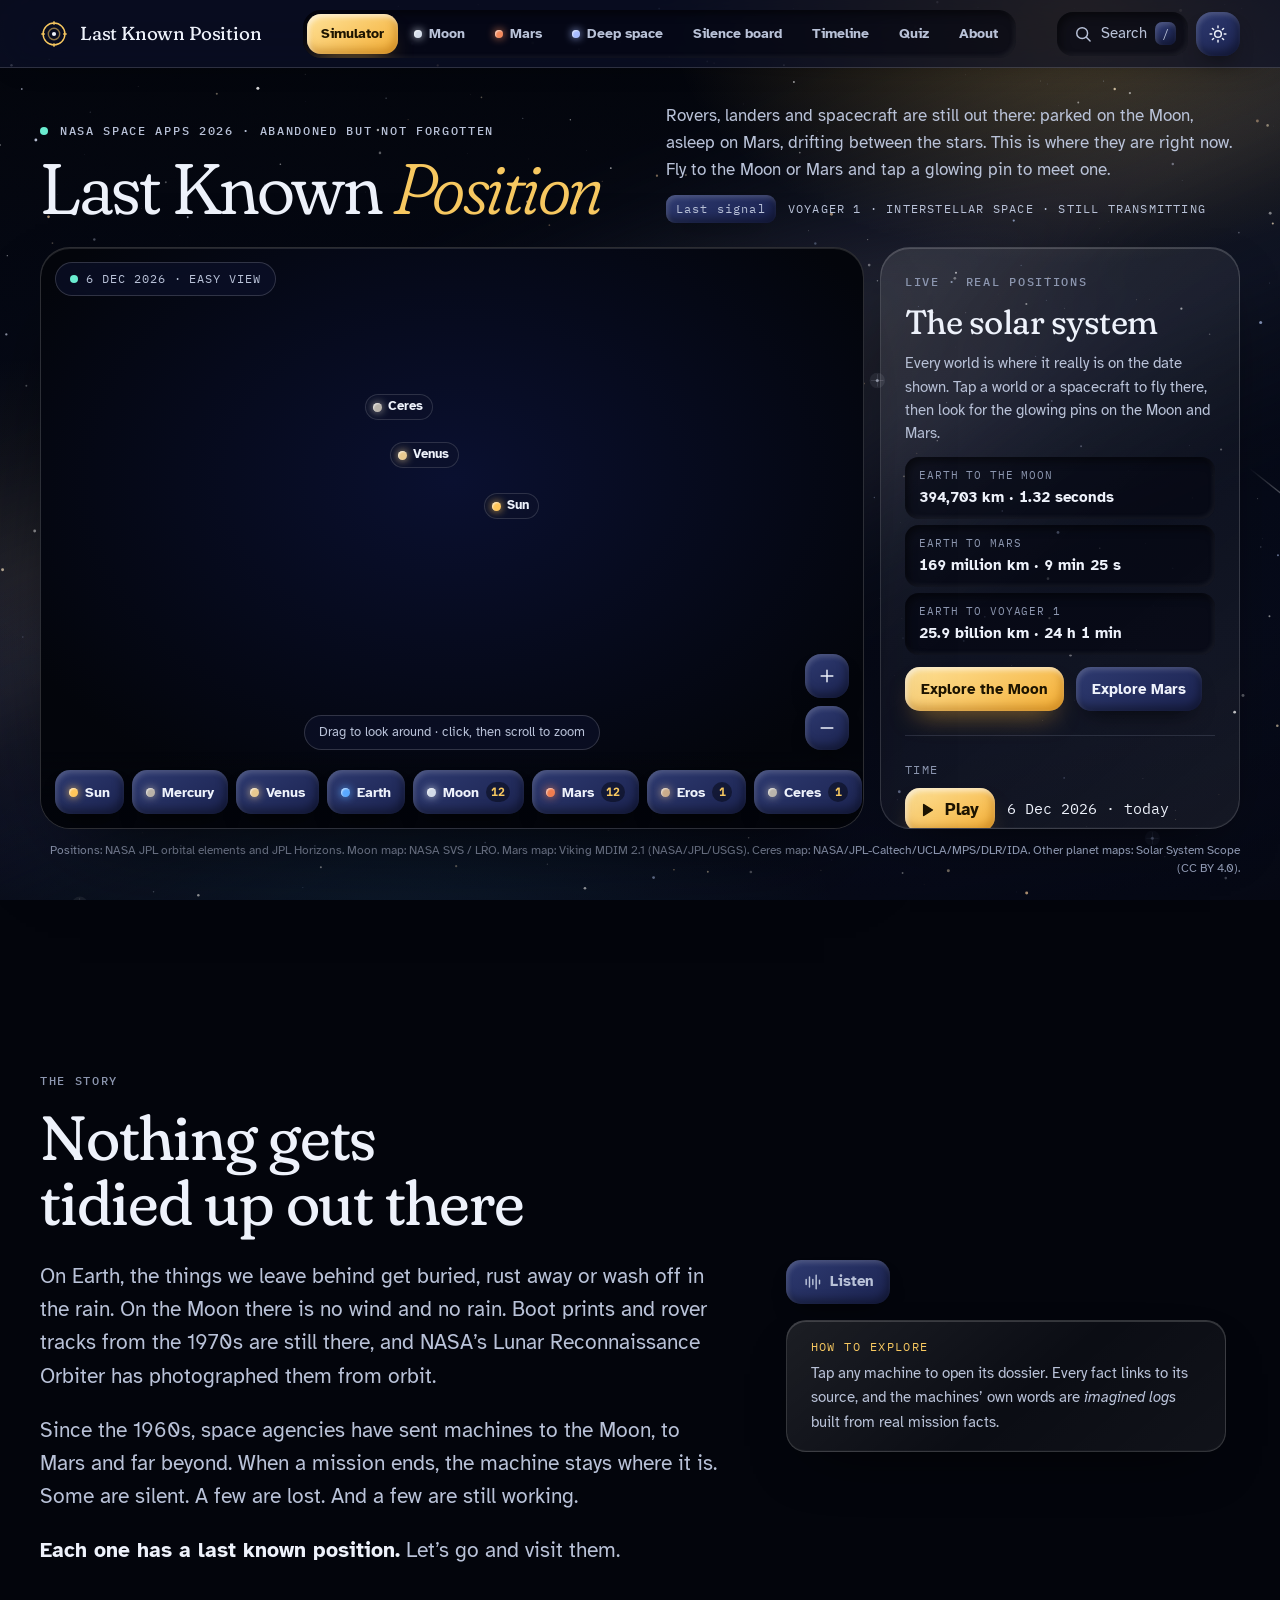
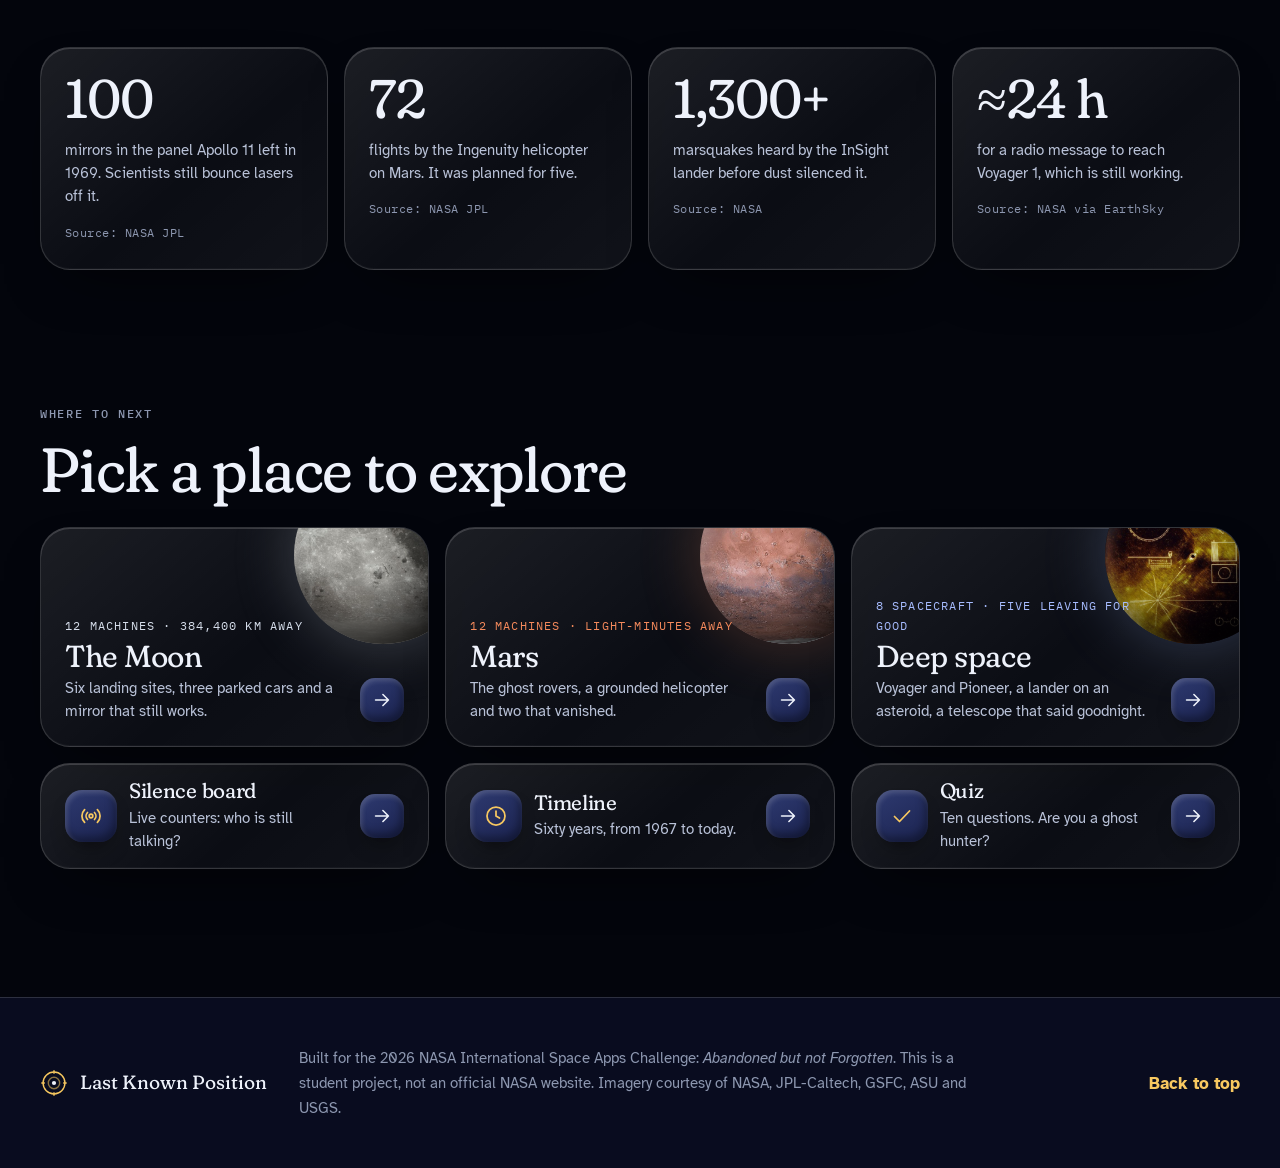
==== commit cf22cdde: "Enhance 3D solar system simulator, add mission textures, and update documentation" ====
--- a/site/index.html
+++ b/site/index.html
@@ -17,11 +17,17 @@
   <link rel="preload" href="assets/fonts/fraunces-latin-full-normal.woff2" as="font" type="font/woff2" crossorigin>
   <link rel="preload" href="assets/fonts/atkinson-hyperlegible-latin-400-normal.woff2" as="font" type="font/woff2" crossorigin>
   <link rel="stylesheet" href="vendor/leaflet-1.9.4/leaflet.css">
-  <link rel="stylesheet" href="css/styles.css?v=8">
+  <link rel="stylesheet" href="css/styles.css?v=17">
 </head>
 <body>
-  <canvas class="sky" aria-hidden="true"></canvas>
-  <a class="skip-link" href="#main">Skip to the story</a>
+  <div class="bg" aria-hidden="true">
+    <div class="bg__milky"></div>
+    <div class="bg__glow"></div>
+    <canvas class="sky"></canvas>
+    <div class="bg__grain"></div>
+    <div class="bg__vignette"></div>
+  </div>
+  <a class="skip-link" href="#main" data-skip>Skip to the content</a>
 
   <!-- Icon sprite: one 24px line-icon family, 1.75 stroke -->
   <svg xmlns="http://www.w3.org/2000/svg" class="sprite" aria-hidden="true" focusable="false">
@@ -34,6 +40,7 @@
       <symbol id="i-seismometer" viewBox="0 0 24 24"><path d="M2 12h3.5l2-5 3 10 3-13 2.5 8 1.5-3H22"/></symbol>
       <symbol id="i-impact" viewBox="0 0 24 24"><ellipse cx="12" cy="17" rx="8.5" ry="3"/><path d="M12 3v6M6 5.5l3 4.5M18 5.5l-3 4.5"/></symbol>
       <symbol id="i-orbiter" viewBox="0 0 24 24"><rect x="9" y="9" width="6" height="6" rx="1"/><path d="M2 9.5h5v5H2zM17 9.5h5v5h-5zM7 12h2M15 12h2M12 9V6"/></symbol>
+      <symbol id="i-telescope" viewBox="0 0 24 24"><path d="M3.5 13.2l11.2-5.2 2 4.3-11.2 5.2z"/><path d="M14.7 8l3.6-1.7 2 4.3-3.6 1.7M10.5 15.5L8 21M10.5 15.5l3.5 5.5"/></symbol>
       <symbol id="i-signal" viewBox="0 0 24 24"><circle cx="12" cy="12" r="1.8"/><path d="M8.5 8.5a5 5 0 0 0 0 7M15.5 8.5a5 5 0 0 1 0 7M5.6 5.6a9 9 0 0 0 0 12.8M18.4 5.6a9 9 0 0 1 0 12.8"/></symbol>
       <symbol id="i-silent" viewBox="0 0 24 24"><circle cx="12" cy="12" r="1.8"/><path d="M8.5 8.5a5 5 0 0 0 0 7M15.5 8.5a5 5 0 0 1 0 7"/><path d="M4 4l16 16"/></symbol>
       <symbol id="i-lost" viewBox="0 0 24 24"><circle cx="12" cy="12" r="9"/><path d="M9.5 9.3a2.6 2.6 0 0 1 5 1c0 1.9-2.5 2.2-2.5 4"/><path d="M12 17.3h.01"/></symbol>
@@ -56,25 +63,28 @@
       <symbol id="i-plus" viewBox="0 0 24 24"><path d="M12 5v14M5 12h14"/></symbol>
       <symbol id="i-minus" viewBox="0 0 24 24"><path d="M5 12h14"/></symbol>
       <symbol id="i-orbit" viewBox="0 0 24 24"><circle cx="12" cy="12" r="3.2"/><ellipse cx="12" cy="12" rx="10" ry="4.2" transform="rotate(-24 12 12)"/></symbol>
+      <symbol id="i-book" viewBox="0 0 24 24"><path d="M4 5.5A2.5 2.5 0 0 1 6.5 3H20v15H6.5A2.5 2.5 0 0 0 4 20.5v-15Z"/><path d="M4 20.5A2.5 2.5 0 0 0 6.5 23H20v-5"/></symbol>
+      <symbol id="i-clock" viewBox="0 0 24 24"><circle cx="12" cy="12" r="9"/><path d="M12 7v5l3.5 2"/></symbol>
       <symbol id="i-logo" viewBox="0 0 32 32"><circle cx="16" cy="16" r="12.5"/><circle cx="16" cy="16" r="6.5" opacity=".55"/><circle cx="16" cy="16" r="2.4" fill="currentColor" stroke="none"/><path d="M16 1.5v4M16 26.5v4M1.5 16h4M26.5 16h4"/></symbol>
     </defs>
   </svg>
 
   <header class="site-header" id="site-header">
     <div class="container site-header__inner">
-      <a class="brand" href="#top" aria-label="Last Known Position, back to top">
+      <a class="brand" href="#top" aria-label="Last Known Position, home">
         <svg class="brand__mark" aria-hidden="true"><use href="#i-logo"/></svg>
         <span class="brand__name">Last Known Position</span>
       </a>
-      <nav class="nav" aria-label="Chapters">
-        <ul class="nav__list" id="nav-list">
-          <li><a class="nav__link" href="#simulator">Simulator</a></li>
-          <li><a class="nav__link" href="#moon">Moon</a></li>
-          <li><a class="nav__link" href="#mars">Mars</a></li>
-          <li><a class="nav__link" href="#deep">Deep space</a></li>
-          <li><a class="nav__link" href="#listening">Silence board</a></li>
-          <li><a class="nav__link" href="#timeline">Timeline</a></li>
-          <li><a class="nav__link" href="#quiz">Quiz</a></li>
+      <nav class="tabs" aria-label="Sections">
+        <ul class="tabs__list" id="tabs-list">
+          <li><a class="tab" href="#top" data-tab="home">Simulator</a></li>
+          <li><a class="tab" href="#moon" data-tab="moon"><i class="tab__dot" style="--c:var(--moon)"></i>Moon</a></li>
+          <li><a class="tab" href="#mars" data-tab="mars"><i class="tab__dot" style="--c:var(--mars)"></i>Mars</a></li>
+          <li><a class="tab" href="#deep" data-tab="deep"><i class="tab__dot" style="--c:var(--deep)"></i>Deep space</a></li>
+          <li><a class="tab" href="#listening" data-tab="board">Silence board</a></li>
+          <li><a class="tab" href="#timeline" data-tab="timeline">Timeline</a></li>
+          <li><a class="tab" href="#quiz" data-tab="quiz">Quiz</a></li>
+          <li><a class="tab" href="#epilogue" data-tab="about">About</a></li>
         </ul>
       </nav>
       <div class="site-header__tools">
@@ -85,64 +95,96 @@
           <svg class="icon icon--sun" aria-hidden="true"><use href="#i-sun"/></svg>
           <svg class="icon icon--moon" aria-hidden="true"><use href="#i-moon"/></svg>
         </button>
-        <button class="icon-btn nav-toggle" id="nav-toggle" type="button" aria-expanded="false" aria-controls="nav-list" aria-label="Open chapter menu">
-          <svg class="icon" aria-hidden="true"><use href="#i-menu"/></svg>
-        </button>
       </div>
     </div>
     <div class="progress" aria-hidden="true"><span class="progress__bar"></span></div>
   </header>
 
   <main id="main">
-    <!-- ============================== HERO ============================== -->
-    <section class="hero" id="top" aria-labelledby="hero-title">
-      <div class="container hero__grid">
-        <div class="hero__copy">
-          <p class="kicker hero__kicker"><span class="live-dot" aria-hidden="true"></span>NASA Space Apps 2026 · Abandoned but not forgotten</p>
-          <h1 class="hero__title" id="hero-title">Last Known <em>Position</em></h1>
-          <p class="hero__lead">Rovers, landers and spacecraft are still out there: parked on the Moon, asleep on Mars, drifting between the stars. Find out where they are, what they discovered, and which ones are still talking to Earth.</p>
-          <div class="hero__actions">
-            <a class="btn btn--primary" href="#prologue">Begin the story <svg class="icon" aria-hidden="true"><use href="#i-arrow-right"/></svg></a>
-            <a class="btn" href="#simulator"><svg class="icon" aria-hidden="true"><use href="#i-orbit"/></svg> Launch the simulator</a>
-          </div>
-          <p class="ticker" aria-hidden="true"><span class="ticker__label">Last signal</span><span class="ticker__text" id="ticker-text">OPPORTUNITY · MERIDIANI PLANUM · 10 JUN 2018</span></p>
-        </div>
-
-        <figure class="radar" aria-labelledby="radar-caption">
-          <svg class="radar__svg" viewBox="0 0 560 560" aria-hidden="true" focusable="false">
-            <defs>
-              <radialGradient id="g-earth" cx="40%" cy="35%" r="70%">
-                <stop offset="0" stop-color="#9fd7ff"/><stop offset=".55" stop-color="#2f7fd6"/><stop offset="1" stop-color="#123a73"/>
-              </radialGradient>
-              <linearGradient id="g-sweep" x1="0" y1="0" x2="1" y2="0">
-                <stop offset="0" stop-color="var(--accent)" stop-opacity="0"/>
-                <stop offset="1" stop-color="var(--accent)" stop-opacity=".28"/>
-              </linearGradient>
-            </defs>
-            <g class="radar__rings">
-              <circle cx="280" cy="280" r="70"/>
-              <circle cx="280" cy="280" r="140"/>
-              <circle cx="280" cy="280" r="205"/>
-              <circle cx="280" cy="280" r="262" class="radar__ring--outer"/>
-              <path d="M280 10v540M10 280h540" class="radar__cross"/>
-            </g>
-            <g class="radar__sweep"><path d="M280 280 L542 280 A262 262 0 0 0 465.3 94.7 Z" fill="url(#g-sweep)"/></g>
-            <circle cx="280" cy="280" r="11" fill="url(#g-earth)"/>
-          </svg>
-          <span class="radar__earth">Earth</span>
-          <a class="blip blip--moon" href="#moon" style="--x:39.2%;--y:43.8%"><span class="blip__dot" aria-hidden="true"></span><span class="blip__label">Moon<small>1.3 light-seconds</small></span></a>
-          <a class="blip blip--mars" href="#mars" style="--x:69.1%;--y:66.1%"><span class="blip__dot" aria-hidden="true"></span><span class="blip__label">Mars<small>3–22 light-minutes</small></span></a>
-          <a class="blip blip--deep blip--left" href="#deep" style="--x:80%;--y:29%"><span class="blip__dot" aria-hidden="true"></span><span class="blip__label">New Horizons<small>~9 light-hours</small></span></a>
-          <a class="blip blip--deep" href="#deep" style="--x:26.6%;--y:9.5%"><span class="blip__dot" aria-hidden="true"></span><span class="blip__label">Voyager 1<small>~1 light-day</small></span></a>
-          <figcaption class="radar__caption" id="radar-caption">How long a radio signal from Earth takes to arrive. Rings not to scale: each one is vastly farther than the last.</figcaption>
-        </figure>
-      </div>
-    </section>
-
-    <!-- ============================== PROLOGUE ============================== -->
+
+    <!-- ============================== HOME: the simulator ============================== -->
+    <div class="view is-active" id="view-home" data-view="home" data-title="Simulator">
+      <section class="home" id="top" aria-labelledby="hero-title">
+        <div class="container">
+          <div class="home__head">
+            <div class="home__title">
+              <p class="kicker hero__kicker"><span class="live-dot" aria-hidden="true"></span>NASA Space Apps 2026 · Abandoned but not forgotten</p>
+              <h1 class="hero__title" id="hero-title">Last Known <em>Position</em></h1>
+            </div>
+            <div class="home__intro">
+              <p class="hero__lead">Rovers, landers and spacecraft are still out there: parked on the Moon, asleep on Mars, drifting between the stars. This is where they are right now. Fly to the Moon or Mars and tap a glowing pin to meet one.</p>
+              <p class="ticker" aria-hidden="true"><span class="ticker__label">Last signal</span><span class="ticker__text" id="ticker-text">OPPORTUNITY · MERIDIANI PLANUM · 10 JUN 2018</span></p>
+            </div>
+          </div>
+
+          <div id="simulator">
+        <div class="sim" id="sim" data-state="nojs">
+            <div class="sim__stage">
+              <canvas class="sim__canvas" role="img" aria-label="3D view of the solar system. Use the buttons below it to fly to a world or a spacecraft."></canvas>
+              <div class="sim__labels" aria-hidden="true"></div>
+              <div class="sim__pins"></div>
+              <div class="sim-card" hidden></div>
+              <p class="sim__badge"><span class="live-dot" aria-hidden="true"></span><span id="sim-badge">Today · Easy view</span></p>
+              <p class="sim__hint" aria-hidden="true">Drag to look around · click, then scroll to zoom</p>
+              <div class="sim__zoom">
+                <button class="sim-round" type="button" data-zoom="in" aria-label="Zoom in"><svg class="icon" aria-hidden="true"><use href="#i-plus"/></svg></button>
+                <button class="sim-round" type="button" data-zoom="out" aria-label="Zoom out"><svg class="icon" aria-hidden="true"><use href="#i-minus"/></svg></button>
+              </div>
+              <p class="sim__loading" aria-hidden="true"><span class="sim__spinner"></span>Loading the solar system…</p>
+              <div class="sim__fallback">
+                <p><strong>The 3D simulator could not start here.</strong> It needs a browser with WebGL, and the page must be opened through a web address (not as a file). Everything below still works: the maps, photos, counters and quiz.</p>
+              </div>
+              <nav class="sim-strip" aria-label="Fly to a world or spacecraft"></nav>
+            </div>
+
+            <aside class="sim__side" aria-label="Simulator details and controls">
+              <div class="sim-info" id="sim-info">
+                <p class="kicker">Live · real positions</p>
+                <h3 class="sim-info__title">The solar system</h3>
+                <p class="sim-info__fact">Every world is where it really is on the date shown. Tap a world or a spacecraft to fly there.</p>
+              </div>
+              <div class="sim-tools">
+                <div class="sim-tool">
+                  <span class="sim-tool__label">Time</span>
+                  <div class="sim-tool__row">
+                    <button class="sim-play" id="sim-play" type="button" aria-pressed="false" aria-label="Play time"><svg class="icon" aria-hidden="true"><use href="#i-playtri"/></svg><span>Play</span></button>
+                    <span class="sim-date" id="sim-date">Today</span>
+                    <button class="sim-link" id="sim-today" type="button">Back to today</button>
+                  </div>
+                  <div class="seg" role="group" aria-label="Time speed">
+                    <button type="button" data-speed="1" aria-pressed="true">1 day/s</button>
+                    <button type="button" data-speed="30" aria-pressed="false">1 month/s</button>
+                    <button type="button" data-speed="365.25" aria-pressed="false">1 year/s</button>
+                  </div>
+                  <label class="sim-jump"><span>Jump to a date</span><input type="date" id="sim-date-input" min="1960-01-01" max="2049-12-31"></label>
+                </div>
+                <div class="sim-tool">
+                  <span class="sim-tool__label">Distances</span>
+                  <div class="seg" role="group" aria-label="Distance scale">
+                    <button type="button" data-scale="0" aria-pressed="true">Easy view</button>
+                    <button type="button" data-scale="1" aria-pressed="false">True distances</button>
+                  </div>
+                </div>
+                <div class="sim-tool">
+                  <span class="sim-tool__label">Zoom out to</span>
+                  <div class="seg" role="group" aria-label="Zoom out to">
+                    <button type="button" data-view="inner" aria-pressed="true">Inner planets</button>
+                    <button type="button" data-view="planets" aria-pressed="false">All planets</button>
+                    <button type="button" data-view="deep" aria-pressed="false">Deep space</button>
+                  </div>
+                </div>
+                <p class="sim-note"><strong>What is real:</strong> every position on the date shown, and every pin’s place on the Moon and Mars. <strong>What is enlarged:</strong> the sizes of the worlds and the Moon’s distance from Earth, so you can see them. “Easy view” also squeezes the outer orbits closer.</p>
+              </div>
+            </aside>
+            <p class="sr-only" id="sim-status" role="status" aria-live="polite"></p>
+          </div>
+          <p class="sim-credit">Positions: NASA JPL orbital elements and JPL Horizons. Moon map: NASA SVS / LRO. Mars map: Viking MDIM 2.1 (NASA/JPL/USGS). Ceres map: NASA/JPL-Caltech/UCLA/MPS/DLR/IDA. Other planet maps: Solar System Scope (CC BY 4.0).</p>
+          </div>
+        </div>
+      </section>
     <section class="section prologue" id="prologue" aria-labelledby="prologue-title">
       <div class="container">
-        <p class="kicker" data-reveal><span class="kicker__num">00</span> Prologue</p>
+        <p class="kicker" data-reveal>The story</p>
         <h2 class="section__title" id="prologue-title" data-reveal>Nothing gets tidied up out there</h2>
         <div class="prologue__grid">
           <div class="prose prose--lead" data-reveal id="prologue-text">
@@ -183,86 +225,47 @@
       </div>
     </section>
 
-    <!-- ============================== SIMULATOR ============================== -->
-    <section class="section sim-section" id="simulator" aria-labelledby="sim-title">
-      <div class="container">
-        <div class="sim-head">
-          <div>
-            <p class="kicker" data-reveal><span class="live-dot" aria-hidden="true"></span>Live simulator</p>
-            <h2 class="section__title" id="sim-title" data-reveal>Fly through the solar system</h2>
-          </div>
-          <p class="prose sim-head__lead" data-reveal>This is where everything really is right now. Fly to the Moon or Mars and tap the glowing pins to meet the machines left there, or chase the five spacecraft that are leaving for good.</p>
-        </div>
-
-        <div class="sim" id="sim" data-state="nojs">
-          <div class="sim__stage">
-            <canvas class="sim__canvas" role="img" aria-label="3D view of the solar system. Use the buttons below it to fly to a world or a spacecraft."></canvas>
-            <div class="sim__labels" aria-hidden="true"></div>
-            <div class="sim__pins"></div>
-            <div class="sim-card" hidden></div>
-            <p class="sim__badge"><span class="live-dot" aria-hidden="true"></span><span id="sim-badge">Today · Easy view</span></p>
-            <p class="sim__hint" aria-hidden="true">Drag to look around · click, then scroll to zoom</p>
-            <div class="sim__zoom">
-              <button class="sim-round" type="button" data-zoom="in" aria-label="Zoom in"><svg class="icon" aria-hidden="true"><use href="#i-plus"/></svg></button>
-              <button class="sim-round" type="button" data-zoom="out" aria-label="Zoom out"><svg class="icon" aria-hidden="true"><use href="#i-minus"/></svg></button>
-            </div>
-            <p class="sim__loading" aria-hidden="true"><span class="sim__spinner"></span>Loading the solar system…</p>
-            <div class="sim__fallback">
-              <p><strong>The 3D simulator could not start here.</strong> It needs a browser with WebGL, and the page must be opened through a web address (not as a file). Everything below still works: the maps, photos, counters and quiz.</p>
-            </div>
-            <nav class="sim-strip" aria-label="Fly to a world or spacecraft"></nav>
-          </div>
-
-          <aside class="sim__side" aria-label="Simulator details and controls">
-            <div class="sim-info" id="sim-info">
-              <p class="kicker">Live · real positions</p>
-              <h3 class="sim-info__title">The solar system</h3>
-              <p class="sim-info__fact">Every world is where it really is on the date shown. Tap a world or a spacecraft to fly there.</p>
-            </div>
-            <div class="sim-tools">
-              <div class="sim-tool">
-                <span class="sim-tool__label">Time</span>
-                <div class="sim-tool__row">
-                  <button class="sim-play" id="sim-play" type="button" aria-pressed="false" aria-label="Play time"><svg class="icon" aria-hidden="true"><use href="#i-playtri"/></svg><span>Play</span></button>
-                  <span class="sim-date" id="sim-date">Today</span>
-                  <button class="sim-link" id="sim-today" type="button">Back to today</button>
-                </div>
-                <div class="seg" role="group" aria-label="Time speed">
-                  <button type="button" data-speed="1" aria-pressed="true">1 day/s</button>
-                  <button type="button" data-speed="30" aria-pressed="false">1 month/s</button>
-                  <button type="button" data-speed="365.25" aria-pressed="false">1 year/s</button>
-                </div>
-                <label class="sim-jump"><span>Jump to a date</span><input type="date" id="sim-date-input" min="1960-01-01" max="2049-12-31"></label>
-              </div>
-              <div class="sim-tool">
-                <span class="sim-tool__label">Distances</span>
-                <div class="seg" role="group" aria-label="Distance scale">
-                  <button type="button" data-scale="0" aria-pressed="true">Easy view</button>
-                  <button type="button" data-scale="1" aria-pressed="false">True distances</button>
-                </div>
-              </div>
-              <div class="sim-tool">
-                <span class="sim-tool__label">Zoom out to</span>
-                <div class="seg" role="group" aria-label="Zoom out to">
-                  <button type="button" data-view="inner" aria-pressed="true">Inner planets</button>
-                  <button type="button" data-view="planets" aria-pressed="false">All planets</button>
-                  <button type="button" data-view="deep" aria-pressed="false">Deep space</button>
-                </div>
-              </div>
-              <p class="sim-note"><strong>What is real:</strong> every position on the date shown, and every pin’s place on the Moon and Mars. <strong>What is enlarged:</strong> the sizes of the worlds and the Moon’s distance from Earth, so you can see them. “Easy view” also squeezes the outer orbits closer.</p>
-            </div>
-          </aside>
-          <p class="sr-only" id="sim-status" role="status" aria-live="polite"></p>
-        </div>
-        <p class="sim-credit">Positions: NASA JPL orbital elements and JPL Horizons. Moon map: NASA SVS / LRO. Mars map: Viking MDIM 2.1 (NASA/JPL/USGS). Other planet maps: Solar System Scope (CC BY 4.0).</p>
-      </div>
-    </section>
+      <section class="section doors-section" aria-labelledby="doors-title">
+        <div class="container">
+          <p class="kicker" data-reveal>Where to next</p>
+          <h2 class="section__title" id="doors-title" data-reveal>Pick a place to explore</h2>
+          <ul class="doors" role="list">
+            <li data-reveal><a class="door" href="#moon" style="--world:var(--moon)">
+              <span class="door__orb orb orb--moon" aria-hidden="true"></span>
+              <span class="door__text"><span class="door__kicker">12 machines · 384,400 km away</span><strong>The Moon</strong><span>Six landing sites, three parked cars and a mirror that still works.</span></span>
+              <svg class="icon" aria-hidden="true"><use href="#i-arrow-right"/></svg></a></li>
+            <li data-reveal><a class="door" href="#mars" style="--world:var(--mars)">
+              <span class="door__orb orb orb--mars" aria-hidden="true"></span>
+              <span class="door__text"><span class="door__kicker">12 machines · light-minutes away</span><strong>Mars</strong><span>The ghost rovers, a grounded helicopter and two that vanished.</span></span>
+              <svg class="icon" aria-hidden="true"><use href="#i-arrow-right"/></svg></a></li>
+            <li data-reveal><a class="door" href="#deep" style="--world:var(--deep)">
+              <span class="door__orb orb orb--deep" aria-hidden="true"></span>
+              <span class="door__text"><span class="door__kicker">8 spacecraft · five leaving for good</span><strong>Deep space</strong><span>Voyager and Pioneer, a lander on an asteroid, a telescope that said goodnight.</span></span>
+              <svg class="icon" aria-hidden="true"><use href="#i-arrow-right"/></svg></a></li>
+            <li data-reveal><a class="door door--small" href="#listening">
+              <span class="door__icon" aria-hidden="true"><svg class="icon"><use href="#i-signal"/></svg></span>
+              <span class="door__text"><strong>Silence board</strong><span>Live counters: who is still talking?</span></span>
+              <svg class="icon" aria-hidden="true"><use href="#i-arrow-right"/></svg></a></li>
+            <li data-reveal><a class="door door--small" href="#timeline">
+              <span class="door__icon" aria-hidden="true"><svg class="icon"><use href="#i-clock"/></svg></span>
+              <span class="door__text"><strong>Timeline</strong><span>Sixty years, from 1967 to today.</span></span>
+              <svg class="icon" aria-hidden="true"><use href="#i-arrow-right"/></svg></a></li>
+            <li data-reveal><a class="door door--small" href="#quiz">
+              <span class="door__icon" aria-hidden="true"><svg class="icon"><use href="#i-check"/></svg></span>
+              <span class="door__text"><strong>Quiz</strong><span>Ten questions. Are you a ghost hunter?</span></span>
+              <svg class="icon" aria-hidden="true"><use href="#i-arrow-right"/></svg></a></li>
+          </ul>
+        </div>
+      </section>
+    </div>
 
     <!-- ============================== MOON ============================== -->
+    <div class="view" id="view-moon" data-view="moon" data-title="The Moon">
     <section class="section chapter" id="moon" data-world="moon" aria-labelledby="moon-title">
       <div class="container">
         <div class="chapter__head">
-          <p class="kicker" data-reveal><span class="kicker__num">01</span> The Moon · 384,400 km away</p>
+          <div class="orb orb--moon" aria-hidden="true"></div>
+          <p class="kicker" data-reveal>The Moon · 384,400 km away</p>
           <h2 class="section__title" id="moon-title" data-reveal>A museum with no visitors</h2>
           <div class="prose prose--lead" id="moon-text" data-reveal>
             <p>Six times between 1969 and 1972, astronauts landed on the Moon. Each time they flew home in the top half of their lunar module and left the bottom half behind, along with cameras, tools, science stations and, on the last three trips, a car.</p>
@@ -307,12 +310,15 @@
         </ul>
       </div>
     </section>
+    </div>
 
     <!-- ============================== MARS ============================== -->
+    <div class="view" id="view-mars" data-view="mars" data-title="Mars">
     <section class="section chapter" id="mars" data-world="mars" aria-labelledby="mars-title">
       <div class="container">
         <div class="chapter__head">
-          <p class="kicker" data-reveal><span class="kicker__num">02</span> Mars · <span data-mars-distance>55–401 million km away</span></p>
+          <div class="orb orb--mars" aria-hidden="true"></div>
+          <p class="kicker" data-reveal>Mars · <span data-mars-distance>55–401 million km away</span></p>
           <h2 class="section__title" id="mars-title" data-reveal>The ghost rovers</h2>
           <div class="prose prose--lead" id="mars-text" data-reveal>
             <p>Mars is harder. It has dust storms, freezing nights and air too thin to breathe, and it is so far away that radio signals take minutes to arrive. Even so, NASA has landed nine missions there.</p>
@@ -357,16 +363,20 @@
         </ul>
       </div>
     </section>
+    </div>
 
     <!-- ============================== DEEP SPACE ============================== -->
+    <div class="view" id="view-deep" data-view="deep" data-title="Deep space">
     <section class="section chapter" id="deep" data-world="deep" aria-labelledby="deep-title">
       <div class="container">
         <div class="chapter__head">
-          <p class="kicker" data-reveal><span class="kicker__num">03</span> Deep space · billions of km away</p>
+          <div class="orb orb--deep" aria-hidden="true"></div>
+          <p class="kicker" data-reveal>Deep space · from next door to billions of km away</p>
           <h2 class="section__title" id="deep-title" data-reveal>Messages in a bottle</h2>
           <div class="prose prose--lead" id="deep-text" data-reveal>
             <p>Some machines never land anywhere. Pioneer 10 and 11, Voyager 1 and 2, and New Horizons were flung so fast that the Sun’s gravity will never pull them back. They are leaving for good.</p>
             <p>Because they could drift for millions of years, some carry messages: a gold plaque on each Pioneer, and on each Voyager a golden record of sounds and pictures from Earth.</p>
+            <p>Others never left, and ended up parked in stranger places. Dawn still circles the dwarf planet Ceres with empty fuel tanks. NEAR Shoemaker rests on the asteroid Eros. The Kepler telescope follows Earth around the Sun, switched off.</p>
           </div>
           <button class="listen-btn" type="button" data-listen="#deep-text" hidden><svg class="icon" aria-hidden="true"><use href="#i-play"/></svg><span>Listen</span></button>
         </div>
@@ -419,14 +429,31 @@
             <p class="moment__quote">Pioneer 11 will drift past another star, still carrying our picture.</p>
             <button class="text-btn" type="button" data-open="pioneer11">Meet Pioneer 11 <svg class="icon" aria-hidden="true"><use href="#i-arrow-right"/></svg></button>
           </li>
+          <li class="moment" data-reveal>
+            <p class="kicker">Asteroid Eros · 2001</p>
+            <p class="moment__quote">It had no landing gear. It landed anyway, at walking pace.</p>
+            <button class="text-btn" type="button" data-open="near">Meet NEAR Shoemaker <svg class="icon" aria-hidden="true"><use href="#i-arrow-right"/></svg></button>
+          </li>
+          <li class="moment" data-reveal>
+            <p class="kicker">Ceres · 2018</p>
+            <p class="moment__quote">Out of fuel, still in orbit, and kept off the surface on purpose.</p>
+            <button class="text-btn" type="button" data-open="dawn">Meet Dawn <svg class="icon" aria-hidden="true"><use href="#i-arrow-right"/></svg></button>
+          </li>
+          <li class="moment" data-reveal>
+            <p class="kicker">Solar orbit · 15 Nov 2018</p>
+            <p class="moment__quote">The last command from Earth was called “goodnight”.</p>
+            <button class="text-btn" type="button" data-open="kepler">Meet Kepler <svg class="icon" aria-hidden="true"><use href="#i-arrow-right"/></svg></button>
+          </li>
         </ul>
       </div>
     </section>
+    </div>
 
     <!-- ============================== SILENCE BOARD ============================== -->
+    <div class="view" id="view-board" data-view="board" data-title="Silence board">
     <section class="section board-section" id="listening" aria-labelledby="board-title">
       <div class="container">
-        <p class="kicker" data-reveal><span class="kicker__num">04</span> Still listening</p>
+        <p class="kicker" data-reveal>Still listening</p>
         <h2 class="section__title" id="board-title" data-reveal>The silence board</h2>
         <div class="prose prose--lead" data-reveal>
           <p>Some missions end with a goodbye. Most just go quiet. Teams keep listening for weeks or months, sometimes sending hundreds of wake-up calls, before they decide a spacecraft is gone. These counters run live.</p>
@@ -444,13 +471,15 @@
         </div>
       </div>
     </section>
+    </div>
 
     <!-- ============================== TIMELINE ============================== -->
+    <div class="view" id="view-timeline" data-view="timeline" data-title="Timeline">
     <section class="section timeline-section" id="timeline" aria-labelledby="timeline-title">
       <div class="container">
         <div class="timeline__head">
           <div>
-            <p class="kicker" data-reveal><span class="kicker__num">05</span> 1967 → 2026</p>
+            <p class="kicker" data-reveal>1967 → 2026</p>
             <h2 class="section__title" id="timeline-title" data-reveal>Sixty years of leaving things behind</h2>
           </div>
           <div class="timeline__controls">
@@ -461,23 +490,27 @@
       </div>
       <ol class="timeline" id="timeline-track" tabindex="0" aria-label="Timeline of events. Scroll sideways or use the arrow keys."></ol>
     </section>
+    </div>
 
     <!-- ============================== QUIZ ============================== -->
+    <div class="view" id="view-quiz" data-view="quiz" data-title="Quiz">
     <section class="section quiz-section" id="quiz" aria-labelledby="quiz-title">
       <div class="container quiz-wrap">
         <div class="quiz__intro">
-          <p class="kicker" data-reveal><span class="kicker__num">06</span> Test yourself</p>
+          <p class="kicker" data-reveal>Test yourself</p>
           <h2 class="section__title" id="quiz-title" data-reveal>Are you a ghost hunter?</h2>
-          <p class="prose" data-reveal>Eight questions. Every answer comes with the real story behind it.</p>
+          <p class="prose" data-reveal>Ten questions. Every answer comes with the real story behind it.</p>
         </div>
         <div class="quiz" id="quiz-card" aria-live="polite"></div>
       </div>
     </section>
-
-    <!-- ============================== EPILOGUE ============================== -->
+    </div>
+
+    <!-- ============================== ABOUT ============================== -->
+    <div class="view" id="view-about" data-view="about" data-title="About">
     <section class="section epilogue" id="epilogue" aria-labelledby="epilogue-title">
       <div class="container">
-        <p class="kicker" data-reveal><span class="kicker__num">07</span> Epilogue</p>
+        <p class="kicker" data-reveal>About this story</p>
         <h2 class="section__title" id="epilogue-title" data-reveal>What will we leave next?</h2>
         <div class="epilogue__grid">
           <div class="prose prose--lead" id="epilogue-text" data-reveal>
@@ -495,19 +528,26 @@
           </aside>
         </div>
 
+        <div class="resources" id="resources" data-reveal>
+          <h3 class="method__title">Built on NASA’s challenge resources</h3>
+          <p class="resources__intro">The challenge page lists fourteen NASA resources. Every one is used here, and each machine’s story panel marks them with a “Challenge resource” badge. Open a resource to read NASA’s own page, or tap a machine to see what we took from it.</p>
+          <ul class="resources__list" id="resources-list" role="list"></ul>
+        </div>
+
         <div class="method" data-reveal>
           <h3 class="method__title">Sources &amp; method</h3>
-          <p>Every fact in a dossier links to its source, NASA or JPL wherever possible. Moon positions come from LROC’s <a href="https://www.lroc.asu.edu/data/support/downloads/2016_LROC_Coordinates_of_Human_Features.pdf" target="_blank" rel="noopener">Coordinates of Lunar Anthropogenic Features</a>. Mars positions are published landing coordinates. The simulator and the Light Clock place the planets with JPL’s <a href="https://ssd.jpl.nasa.gov/planets/approx_pos.html" target="_blank" rel="noopener">approximate planetary positions</a> and the spacecraft with <a href="https://ssd.jpl.nasa.gov/horizons/" target="_blank" rel="noopener">JPL Horizons</a> trajectories. Map imagery: <a href="https://trek.nasa.gov/" target="_blank" rel="noopener">NASA Trek</a> and NASA’s <a href="https://svs.gsfc.nasa.gov/4720" target="_blank" rel="noopener">CGI Moon Kit</a>. Planet textures other than the Moon and Mars: <a href="https://www.solarsystemscope.com/textures/" target="_blank" rel="noopener">Solar System Scope</a> (CC BY 4.0). Photos are public-domain NASA images, credited in each dossier. The machines’ first-person logs are imagined, written from real mission facts, and always labeled. Facts checked on <time datetime="2026-11-09">9 November 2026</time>.</p>
-        </div>
-      </div>
-    </section>
+          <p>Every fact in a dossier links to its source, NASA or JPL wherever possible. Moon positions come from LROC’s <a href="https://www.lroc.asu.edu/data/support/downloads/2016_LROC_Coordinates_of_Human_Features.pdf" target="_blank" rel="noopener">Coordinates of Lunar Anthropogenic Features</a>. Mars positions are published landing coordinates. The simulator and the Light Clock place the planets with JPL’s <a href="https://ssd.jpl.nasa.gov/planets/approx_pos.html" target="_blank" rel="noopener">approximate planetary positions</a> and the spacecraft with <a href="https://ssd.jpl.nasa.gov/horizons/" target="_blank" rel="noopener">JPL Horizons</a> trajectories. Ceres, Eros and the Kepler telescope follow orbits from JPL Horizons too; the map of Ceres is from NASA’s Dawn mission (shown in grey), and the shape of Eros is a sketch. Map imagery: <a href="https://trek.nasa.gov/" target="_blank" rel="noopener">NASA Trek</a> and NASA’s <a href="https://svs.gsfc.nasa.gov/4720" target="_blank" rel="noopener">CGI Moon Kit</a>. Planet textures other than the Moon and Mars: <a href="https://www.solarsystemscope.com/textures/" target="_blank" rel="noopener">Solar System Scope</a> (CC BY 4.0). Photos are public-domain NASA images, credited in each dossier. The machines’ first-person logs are imagined, written from real mission facts, and always labeled. Facts checked on <time datetime="2026-11-09">9 November 2026</time>, and checked again against NASA’s challenge resources on <time datetime="2026-11-13">13 November 2026</time>.</p>
+        </div>
+      </div>
+    </section>
+    </div>
   </main>
 
   <footer class="site-footer">
     <div class="container site-footer__inner">
       <p class="site-footer__brand"><svg class="brand__mark" aria-hidden="true"><use href="#i-logo"/></svg> Last Known Position</p>
       <p class="site-footer__text">Built for the 2026 NASA International Space Apps Challenge: <em>Abandoned but not Forgotten</em>. This is a student project, not an official NASA website. Imagery courtesy of NASA, JPL-Caltech, GSFC, ASU and USGS.</p>
-      <a class="text-btn" href="#top">Back to top</a>
+      <button class="text-btn" type="button" data-scroll-top>Back to top</button>
     </div>
   </footer>
 
@@ -553,12 +593,12 @@
 
   <script src="vendor/leaflet-1.9.4/leaflet.js" defer></script>
   <script type="importmap">{ "imports": { "three": "./vendor/three-0.170.0/three.module.min.js" } }</script>
-  <script src="js/data.js?v=8" defer></script>
-  <script src="js/images.js?v=8" defer></script>
-  <script src="js/core.js?v=8" defer></script>
-  <script src="js/atlas.js?v=8" defer></script>
-  <script src="js/features.js?v=8" defer></script>
-  <script src="js/app.js?v=8" defer></script>
-  <script type="module" src="js/sim.js?v=8"></script>
+  <script src="js/data.js?v=17" defer></script>
+  <script src="js/images.js?v=17" defer></script>
+  <script src="js/core.js?v=17" defer></script>
+  <script src="js/atlas.js?v=17" defer></script>
+  <script src="js/features.js?v=17" defer></script>
+  <script src="js/app.js?v=17" defer></script>
+  <script type="module" src="js/sim.js?v=17"></script>
 </body>
 </html>
--- a/site/css/styles.css
+++ b/site/css/styles.css
@@ -18,9 +18,10 @@
 /* 2. TOKENS ------------------------------------------------------------------ */
 :root {
   color-scheme: dark;
-  --bg: #050816;
-  --bg-2: #0a0f24;
-  --solid: #0e1430;           /* opaque fallback for glass */
+  --bg: #03050c;
+  --bg-2: #070b1a;
+  --solid: #0c1228;
+  --glow: #f7c860;            /* the sky's accent light; each tab sets its own */           /* opaque fallback for glass */
   --line: rgba(214, 224, 255, 0.13);
   --line-strong: rgba(214, 224, 255, 0.28);
   --text: #eef2fb;
@@ -138,9 +139,41 @@
   font-family: var(--font-body); font-size: var(--fs-body); line-height: 1.65;
   -webkit-font-smoothing: antialiased; -moz-osx-font-smoothing: grayscale; text-rendering: optimizeLegibility;
 }
-body::before { content: ""; position: fixed; inset: 0; z-index: -2; background: var(--aurora); pointer-events: none; }
-.sky { position: fixed; inset: 0; z-index: -1; width: 100vw; height: 100vh; pointer-events: none; }
-:root[data-theme="day"] .sky { opacity: 0.3; }
+/* The sky, back to front: deep gradient, a soft Milky Way band, coloured light that follows the
+   current tab, drifting stars (canvas), film grain, and a vignette to pull the eye to the middle. */
+@property --glow { syntax: "<color>"; inherits: true; initial-value: #f7c860; }
+body { transition: --glow 1200ms ease; }
+body[data-view="moon"] { --glow: #9db9ff; }
+body[data-view="mars"] { --glow: #ff7a45; }
+body[data-view="deep"] { --glow: #9a83ff; }
+body[data-view="board"] { --glow: #49d6b9; }
+body[data-view="quiz"] { --glow: #ff9ac8; }
+.bg { position: fixed; inset: 0; z-index: -1; overflow: hidden; pointer-events: none; background: linear-gradient(180deg, #02040a 0%, #050917 55%, #070b1c 100%); }
+.bg > * { position: absolute; inset: 0; }
+.bg__milky {
+  inset: 22% -30% auto; height: 56%; transform: rotate(-24deg);
+  background:
+    radial-gradient(38% 60% at 50% 50%, rgba(255, 226, 190, 0.11), transparent 70%),
+    linear-gradient(180deg, transparent 0%, rgba(132, 156, 255, 0.07) 30%, rgba(190, 200, 255, 0.11) 47%, rgba(20, 24, 50, 0.0) 52%, rgba(160, 176, 255, 0.09) 58%, rgba(132, 156, 255, 0.05) 74%, transparent 100%);
+  filter: blur(34px);
+}
+.bg__glow {
+  background:
+    radial-gradient(44% 38% at 84% 2%, color-mix(in srgb, var(--glow) 26%, transparent), transparent 72%),
+    radial-gradient(36% 34% at 2% 64%, color-mix(in srgb, var(--glow) 9%, transparent), transparent 72%),
+    radial-gradient(50% 36% at 30% 104%, rgba(64, 170, 220, 0.12), transparent 72%);
+}
+.sky { width: 100%; height: 100%; }
+.bg__grain {
+  opacity: 0.07; mix-blend-mode: overlay;
+  background-image: url("data:image/svg+xml,%3Csvg xmlns='http://www.w3.org/2000/svg' width='220' height='220'%3E%3Cfilter id='n'%3E%3CfeTurbulence type='fractalNoise' baseFrequency='0.9' numOctaves='2' stitchTiles='stitch'/%3E%3C/filter%3E%3Crect width='220' height='220' filter='url(%23n)'/%3E%3C/svg%3E");
+}
+.bg__vignette { background: radial-gradient(120% 95% at 50% 38%, transparent 52%, rgba(0, 0, 0, 0.6) 100%); }
+:root[data-theme="day"] .bg { background: linear-gradient(180deg, #f4f1fa, #ece8f4); }
+:root[data-theme="day"] .bg__milky, :root[data-theme="day"] .bg__vignette { display: none; }
+:root[data-theme="day"] .bg__glow { background: var(--aurora); }
+:root[data-theme="day"] .sky { opacity: 0.22; }
+:root[data-theme="day"] .bg__grain { opacity: 0.05; mix-blend-mode: multiply; }
 
 main { overflow-x: clip; }
 img, svg, canvas { display: block; max-width: 100%; }
@@ -188,15 +221,20 @@
 .brand__mark { width: 28px; height: 28px; fill: none; stroke: var(--accent); stroke-width: 1.6; }
 .brand__name { font-family: var(--font-display); font-variation-settings: "SOFT" 100; font-size: 1.18rem; letter-spacing: -0.01em; white-space: nowrap; }
 
-.nav { margin-left: auto; }
-.nav__list { display: flex; gap: 2px; list-style: none; margin: 0; padding: 0; }
-.nav__link {
-  display: inline-flex; align-items: center; min-height: 40px; padding: 0 var(--s-3); border-radius: var(--r-pill);
-  color: var(--text-2); text-decoration: none; font-size: var(--fs-small);
-  transition: color var(--dur) var(--ease-out), background var(--dur) var(--ease-out), box-shadow var(--dur) var(--ease-out);
-}
-.nav__link:hover { color: var(--text); background: var(--well); }
-.nav__link[aria-current="true"] { color: var(--text); background: var(--clay); box-shadow: var(--clay-shadow); }
+/* Tabs: a pressed-in well with one raised clay key for the section on screen */
+.tabs { flex: 1 1 auto; min-width: 0; display: flex; justify-content: center; }
+.tabs__list { display: flex; gap: 2px; max-width: 100%; margin: 0; padding: 4px; list-style: none; border-radius: 18px; background: var(--well); box-shadow: var(--clay-in); overflow-x: auto; scrollbar-width: none; }
+.tabs__list::-webkit-scrollbar { display: none; }
+.tab {
+  display: inline-flex; align-items: center; gap: 7px; min-height: 40px; padding: 0 14px; border-radius: 14px; white-space: nowrap;
+  color: var(--text-2); text-decoration: none; font-size: 0.9rem; font-weight: 700;
+  transition: color var(--dur) var(--ease-out), background var(--dur) var(--ease-out), transform var(--dur) var(--spring);
+}
+.tab:hover { color: var(--text); }
+.tab:active { transform: scale(0.96); }
+.tab[aria-current="page"] { color: var(--on-accent); background: var(--clay-accent); box-shadow: var(--clay-accent-shadow); }
+.tab__dot { width: 8px; height: 8px; flex: none; border-radius: 50%; background: var(--c); box-shadow: 0 0 8px var(--c), inset 1px 1px 1.5px rgba(255, 255, 255, 0.6); }
+.tab[aria-current="page"] .tab__dot { box-shadow: inset 1px 1px 1.5px rgba(255, 255, 255, 0.6), 0 0 0 1.5px rgba(29, 20, 0, 0.35); }
 .site-header__tools { display: flex; align-items: center; gap: var(--s-2); }
 
 /* Clay buttons */
@@ -212,7 +250,6 @@
 #theme-toggle .icon--moon { display: none; }
 :root[data-theme="day"] #theme-toggle .icon--sun { display: none; }
 :root[data-theme="day"] #theme-toggle .icon--moon { display: block; }
-.nav-toggle { display: none; }
 
 .search-btn {
   display: inline-flex; align-items: center; gap: var(--s-2); height: 44px; padding: 0 var(--s-3) 0 var(--s-4); border: 0; border-radius: 16px; cursor: pointer;
@@ -306,49 +343,63 @@
 [class$="--icon"] { display: grid; place-items: center; color: var(--world, var(--text-2)); }
 
 /* 6. SECTIONS ---------------------------------------------------------------- */
-/* Hero */
-.hero {
-  position: relative; isolation: isolate; overflow: hidden;
-  min-height: calc(100vh - var(--header-h)); min-height: calc(100svh - var(--header-h));
-  display: grid; align-items: center; padding-block: clamp(48px, 7vw, 96px) clamp(64px, 9vw, 120px);
-}
-.hero__grid { display: grid; gap: clamp(40px, 6vw, 72px); align-items: center; }
+/* Tabs content: only the chosen section is on the page */
+.js .view:not(.is-active) { display: none; }
+.view.is-entering { animation: view-in 560ms var(--ease-out) both; }
+.view > .section:first-child { padding-top: clamp(36px, 5vw, 68px); }
+
+/* Home: a compact title, then the simulator straight away */
+.home { padding-block: clamp(20px, 3vw, 34px) clamp(36px, 5vw, 60px); }
+.home__head { display: grid; gap: var(--s-4); align-items: end; margin-bottom: var(--s-5); }
 .hero__kicker { color: var(--text-2); }
 .live-dot { width: 8px; height: 8px; flex: none; border-radius: 50%; background: var(--working); animation: live 2.4s var(--ease-out) infinite; }
 .hero__title {
-  font-family: var(--font-display); font-variation-settings: "SOFT" 100; font-size: var(--fs-hero); font-weight: 350;
-  line-height: 0.92; letter-spacing: -0.035em; margin: var(--s-5) 0 var(--s-5);
+  font-family: var(--font-display); font-variation-settings: "SOFT" 100; font-size: clamp(2.5rem, 1.5rem + 3.7vw, 4.7rem); font-weight: 350;
+  line-height: 0.95; letter-spacing: -0.035em; margin: var(--s-3) 0 0; white-space: nowrap;
 }
 .hero__title em { font-style: italic; font-weight: 300; color: var(--accent); }
-.hero__lead { font-size: var(--fs-lead); color: var(--text-2); max-width: 38ch; line-height: 1.6; }
-.hero__actions { display: flex; flex-wrap: wrap; gap: var(--s-3); margin-top: var(--s-6); }
-.ticker { display: flex; align-items: center; gap: var(--s-3); flex-wrap: wrap; margin-top: var(--s-7); font-family: var(--font-mono); font-size: var(--fs-label); letter-spacing: 0.1em; color: var(--text-3); }
+.hero__lead { font-size: 1.06rem; color: var(--text-2); max-width: 60ch; line-height: 1.6; }
+.ticker { display: flex; align-items: center; gap: var(--s-3); flex-wrap: wrap; margin-top: var(--s-3); font-family: var(--font-mono); font-size: var(--fs-label); letter-spacing: 0.1em; color: var(--text-3); }
 .ticker__label { padding: 4px 10px; border-radius: 9px; background: var(--clay); box-shadow: var(--clay-shadow); color: var(--text-2); }
 .ticker__text { color: var(--text-2); transition: opacity var(--dur-slow) var(--ease-out); min-height: 1.4em; }
 .ticker__text.is-fading { opacity: 0; }
 
-/* Radar */
-.radar { position: relative; margin: 0 auto; width: min(100%, 520px); aspect-ratio: 1; }
-.radar::before { content: ""; position: absolute; inset: 3%; border-radius: 50%; background: var(--glass); border: 1px solid var(--glass-line); box-shadow: var(--glass-shadow); }
-.radar__svg { position: relative; width: 100%; height: 100%; overflow: visible; }
-.radar__rings circle { fill: none; stroke: var(--line-strong); stroke-width: 1; stroke-dasharray: 3 6; }
-.radar__rings .radar__ring--outer { stroke: none; }
-.radar__cross { stroke: var(--line); stroke-width: 1; }
-.radar__sweep { transform-box: view-box; transform-origin: 50% 50%; animation: sweep 9s linear infinite; }
-.radar__earth { position: absolute; left: 50%; top: 50%; transform: translate(-50%, 18px); font-family: var(--font-mono); font-size: var(--fs-label); letter-spacing: 0.12em; text-transform: uppercase; color: var(--text-2); }
-.radar__caption { position: absolute; left: 0; right: 0; bottom: -8px; transform: translateY(100%); font-size: var(--fs-label); font-family: var(--font-mono); letter-spacing: 0.04em; color: var(--text-3); text-align: center; line-height: 1.5; }
-.blip { --c: var(--accent); position: absolute; left: var(--x); top: var(--y); display: flex; align-items: center; gap: var(--s-2); transform: translate(-9px, -50%); color: var(--text); text-decoration: none; min-height: 44px; }
-.blip--left { flex-direction: row-reverse; transform: translate(calc(-100% + 9px), -50%); text-align: right; }
-.blip--moon { --c: var(--moon); } .blip--mars { --c: var(--mars); } .blip--deep { --c: var(--deep); }
-.blip__dot { position: relative; width: 18px; height: 18px; flex: none; display: grid; place-items: center; }
-.blip__dot::before { content: ""; width: 10px; height: 10px; border-radius: 50%; background: var(--c); box-shadow: 0 0 14px var(--c), inset 1px 1px 2px rgba(255, 255, 255, 0.6); }
-.blip__dot::after { content: ""; position: absolute; inset: 0; border-radius: 50%; border: 1px solid var(--c); animation: ping 3s var(--ease-out) infinite; }
-.blip__label {
-  display: grid; font-weight: 700; font-size: 0.95rem; line-height: 1.2; white-space: nowrap; padding: 6px 11px; border-radius: 13px;
-  background: var(--clay); box-shadow: var(--clay-shadow); transition: transform var(--dur) var(--spring);
-}
-.blip__label small { font-family: var(--font-mono); font-weight: 400; font-size: 0.75rem; letter-spacing: 0.03em; color: var(--text-2); }
-.blip:hover .blip__label { transform: translateY(-2px); }
+/* World orbs: a slowly turning globe made from the real surface map */
+.orb {
+  --d: clamp(190px, 30vw, 430px);
+  position: absolute; right: -3%; top: -34px; z-index: -1; width: var(--d); height: var(--d); border-radius: 50%; pointer-events: none;
+  background-size: auto 100%; background-repeat: repeat-x;
+  box-shadow:
+    inset calc(var(--d) * -0.17) calc(var(--d) * -0.1) calc(var(--d) * 0.3) rgba(0, 0, 0, 0.9),
+    inset calc(var(--d) * 0.03) calc(var(--d) * 0.03) calc(var(--d) * 0.07) rgba(255, 255, 255, 0.16),
+    0 0 calc(var(--d) * 0.34) color-mix(in srgb, var(--world, var(--accent)) 26%, transparent);
+  animation: orb-spin 150s linear infinite;
+}
+.orb--moon { background-image: url("../assets/textures/orb_moon.jpg"); }
+.orb--mars { background-image: url("../assets/textures/orb_mars.jpg"); }
+.orb--deep { background: url("../assets/ghosts/voyager1.jpg") center / 106%; animation: record-spin 120s linear infinite; }
+
+/* Doors: where to go next from the home tab */
+.doors { display: grid; gap: var(--s-4); grid-template-columns: repeat(auto-fit, minmax(min(100%, 300px), 1fr)); }
+.door {
+  position: relative; isolation: isolate; overflow: hidden; display: grid; grid-template-columns: minmax(0, 1fr) auto; align-items: end; gap: var(--s-3);
+  min-height: 220px; height: 100%; padding: var(--s-5); border-radius: var(--r-3); color: var(--text); text-decoration: none;
+  background: var(--glass); border: 1px solid var(--glass-line); box-shadow: var(--glass-shadow);
+  transition: transform var(--dur) var(--spring), border-color var(--dur) var(--ease-out);
+}
+.door:hover { transform: translateY(-4px); border-color: color-mix(in srgb, var(--world, var(--accent)) 60%, var(--glass-line)); }
+.door__orb { --d: 178px; right: -44px; top: -62px; }
+.door__text { display: grid; gap: 4px; }
+.door__kicker { font-family: var(--font-mono); font-size: var(--fs-label); letter-spacing: 0.1em; text-transform: uppercase; color: var(--world, var(--text-3)); }
+.door__text strong { font-family: var(--font-display); font-variation-settings: "SOFT" 100; font-weight: 400; font-size: 1.9rem; line-height: 1.1; letter-spacing: -0.015em; }
+.door__text > span:last-child { color: var(--text-2); font-size: var(--fs-small); line-height: 1.5; max-width: 30ch; }
+.door > .icon { width: 44px; height: 44px; padding: 11px; border-radius: 15px; background: var(--clay); box-shadow: var(--clay-shadow); transition: transform var(--dur) var(--spring); }
+.door:hover > .icon { transform: translateX(4px); }
+.door--small { min-height: 0; grid-template-columns: auto minmax(0, 1fr) auto; align-items: center; padding: var(--s-4) var(--s-5); }
+.door--small .door__text strong { font-size: 1.3rem; }
+.door__icon { width: 52px; height: 52px; display: grid; place-items: center; border-radius: 17px; background: var(--clay); box-shadow: var(--clay-shadow); color: var(--accent); }
+.door__icon .icon { width: 24px; height: 24px; }
+.doors-section { padding-top: 0; }
 
 /* Prologue */
 .prologue__grid { display: grid; gap: var(--s-6); align-items: start; }
@@ -370,7 +421,7 @@
 .chapter[data-world="mars"] { --world: var(--mars); }
 .chapter[data-world="deep"] { --world: var(--deep); }
 .chapter .kicker__num { color: var(--world); }
-.chapter__head { display: grid; justify-items: start; }
+.chapter__head { position: relative; isolation: isolate; display: grid; justify-items: start; }
 .chapter__grid { display: grid; gap: var(--s-5); margin-top: clamp(40px, 5vw, 64px); align-items: start; }
 
 /* Machine cards: glass, with a clay-framed photo */
@@ -553,6 +604,18 @@
 .teachers__title { font-family: var(--font-display); font-variation-settings: "SOFT" 100; font-size: var(--fs-h3); margin-bottom: var(--s-4); }
 .teachers__list { margin: 0; padding-left: 1.2em; display: grid; gap: var(--s-3); color: var(--text-2); font-size: var(--fs-small); }
 .teachers__list strong { color: var(--text); }
+/* Official challenge resources (About tab) and the badge that marks them in a story panel */
+.resources { margin-top: clamp(48px, 6vw, 72px); padding-top: var(--s-6); border-top: 1px solid var(--line); }
+.resources__intro { color: var(--text-2); font-size: var(--fs-small); max-width: 78ch; }
+.resources__list { display: grid; gap: var(--s-3); grid-template-columns: repeat(auto-fill, minmax(min(100%, 270px), 1fr)); margin-top: var(--s-5); }
+.resource { display: flex; flex-direction: column; gap: var(--s-2); padding: var(--s-4); border-radius: var(--r-2); background: var(--glass); border: 1px solid var(--glass-line); box-shadow: var(--glass-shadow); }
+.resource__group { font-family: var(--font-mono); font-size: var(--fs-label); letter-spacing: 0.12em; text-transform: uppercase; color: var(--text-3); }
+.resource__link { font-family: var(--font-display); font-variation-settings: "SOFT" 100; font-size: 1.12rem; line-height: 1.25; color: var(--text); text-decoration: none; }
+.resource__link:hover { color: var(--accent); }
+.resource__link .icon { display: inline; width: 13px; height: 13px; vertical-align: 0; margin-left: 5px; color: var(--text-3); }
+.resource__uses { display: flex; flex-wrap: wrap; gap: var(--s-2); margin-top: auto; padding-top: var(--s-2); }
+.src-badge { display: inline-block; margin-left: 4px; padding: 1px 8px; border-radius: var(--r-pill); border: 1px solid color-mix(in srgb, var(--accent) 45%, transparent); color: var(--accent); font-family: var(--font-mono); font-size: 0.66rem; letter-spacing: 0.08em; text-transform: uppercase; white-space: nowrap; vertical-align: 1px; }
+
 .method { margin-top: clamp(48px, 6vw, 72px); padding-top: var(--s-6); border-top: 1px solid var(--line); max-width: 86ch; }
 .method__title { font-family: var(--font-mono); font-size: var(--fs-label); letter-spacing: 0.14em; text-transform: uppercase; color: var(--text-3); margin-bottom: var(--s-3); font-weight: 500; }
 .method p { color: var(--text-2); font-size: var(--fs-small); }
@@ -705,7 +768,7 @@
 .sim-jump input { min-height: 44px; padding: 0 var(--s-3); border: 0; border-radius: 14px; background: var(--well); box-shadow: var(--clay-in); color: var(--text); font: inherit; font-size: var(--fs-small); }
 .sim-note { font-size: 0.8125rem; line-height: 1.55; color: var(--text-3); }
 .sim-note strong { color: var(--text-2); }
-.sim-credit { margin-top: var(--s-3); font-size: var(--fs-label); color: var(--text-3); line-height: 1.5; }
+.sim-credit { margin-top: var(--s-3); text-align: right; font-size: var(--fs-label); color: var(--text-3); line-height: 1.5; }
 
 /* 8. DOSSIER + SEARCH -------------------------------------------------------- */
 .scrim { position: fixed; inset: 0; z-index: var(--z-scrim); background: var(--scrim); opacity: 0; transition: opacity var(--dur-slow) var(--ease-out); }
@@ -738,6 +801,28 @@
 .dossier__photo figcaption { font-size: var(--fs-small); color: var(--text-2); line-height: 1.5; }
 .dossier__credit { display: block; margin-top: 2px; font-family: var(--font-mono); font-size: 0.6875rem; letter-spacing: 0.03em; color: var(--text-3); }
 .dossier__credit a { color: inherit; }
+/* Machines that share this spot */
+.sibs { display: grid; gap: var(--s-2); }
+.sibs__label { font-family: var(--font-mono); font-size: var(--fs-label); letter-spacing: 0.12em; text-transform: uppercase; color: var(--text-3); }
+.sibs__row { display: flex; flex-wrap: wrap; gap: var(--s-2); padding: 5px; border-radius: 20px; background: var(--well); box-shadow: var(--clay-in); }
+.sib { flex: 1 1 0; min-width: 150px; display: flex; align-items: center; gap: var(--s-3); min-height: 52px; padding: 5px 12px 5px 5px; border: 0; border-radius: 15px; background: transparent; color: var(--text-2); font-weight: 700; font-size: var(--fs-small); text-align: left; cursor: pointer; transition: background var(--dur) var(--ease-out), color var(--dur) var(--ease-out); }
+.sib:hover { color: var(--text); }
+.sib[aria-current="true"] { background: var(--clay); box-shadow: var(--clay-shadow); color: var(--text); }
+.sib__img { width: 42px; height: 42px; flex: none; border-radius: 12px; object-fit: cover; }
+/* How long it has been silent, or on the job */
+.since { --c: var(--silent); display: flex; align-items: center; gap: var(--s-3); padding: var(--s-3) var(--s-4); border-radius: 18px; color: var(--c); background: color-mix(in srgb, var(--c) 11%, transparent); box-shadow: inset 0 0 0 1px color-mix(in srgb, var(--c) 30%, transparent); }
+.since--working { --c: var(--working); } .since--lost { --c: var(--lost); } .since--impact { --c: var(--impact); }
+.since .icon { width: 24px; height: 24px; }
+.since span { display: grid; line-height: 1.3; }
+.since strong { color: var(--text); font-size: 1rem; }
+.since small { font-family: var(--font-mono); font-size: 0.8125rem; letter-spacing: 0.03em; font-variant-numeric: tabular-nums; }
+/* Key moments */
+.d-moments { list-style: none; margin: 0; padding: 0 0 0 var(--s-5); display: grid; gap: var(--s-4); border-left: 2px solid var(--line-strong); }
+.d-moments li { position: relative; display: grid; gap: 1px; }
+.d-moments li::before { content: ""; position: absolute; left: calc(var(--s-5) * -1 - 7px); top: 5px; width: 12px; height: 12px; border-radius: 50%; background: var(--world); box-shadow: 0 0 0 4px var(--bg-2), inset 1px 1px 2px rgba(255, 255, 255, 0.5); }
+.d-moments time { font-family: var(--font-mono); font-size: var(--fs-label); letter-spacing: 0.1em; text-transform: uppercase; color: var(--world); }
+.d-moments strong { color: var(--text); }
+.d-moments span { color: var(--text-2); font-size: var(--fs-small); }
 .dossier__hook { font-family: var(--font-display); font-variation-settings: "SOFT" 100; font-style: italic; font-size: 1.3rem; line-height: 1.4; color: var(--text); }
 .facts { display: grid; grid-template-columns: repeat(2, minmax(0, 1fr)); gap: var(--s-2); margin: 0; }
 .facts__item { padding: var(--s-3) var(--s-4); border-radius: 16px; background: var(--well); box-shadow: var(--clay-in); }
@@ -833,7 +918,9 @@
 .lkp-marker:focus-visible { outline: 2.5px solid #f7c860; outline-offset: 2px; border-radius: 50%; }
 
 /* 10. MOTION ----------------------------------------------------------------- */
-@keyframes sweep { to { transform: rotate(-360deg); } }
+@keyframes view-in { from { opacity: 0; transform: translateY(14px); } to { opacity: 1; transform: none; } }
+@keyframes orb-spin { to { background-position-x: calc(var(--d) * -2); } }
+@keyframes record-spin { to { transform: rotate(360deg); } }
 @keyframes spin { to { transform: rotate(360deg); } }
 @keyframes fade-in { to { opacity: 1; } }
 @keyframes ping { 0% { transform: scale(0.6); opacity: 0.9; } 80%, 100% { transform: scale(2.2); opacity: 0; } }
@@ -846,17 +933,25 @@
   html { scroll-behavior: auto; }
   *, *::before, *::after { animation-duration: 0.01ms !important; animation-iteration-count: 1 !important; transition-duration: 0.01ms !important; }
   .js [data-reveal] { opacity: 1; transform: none; }
-  .radar__sweep { display: none; }
 }
 
 /* 11. RESPONSIVE ------------------------------------------------------------- */
 @media (max-width: 1179px) {
-  .nav-toggle { display: inline-grid; }
-  .nav { position: absolute; top: var(--header-h); left: 0; right: 0; margin: 0; }
-  .nav__list { display: none; flex-direction: column; gap: 2px; padding: var(--s-3) var(--gutter) var(--s-4); background: var(--solid); border-bottom: 1px solid var(--glass-line); box-shadow: 0 30px 50px -30px rgba(0, 0, 0, 0.8); }
-  .nav__list.is-open { display: flex; }
-  .nav__link { min-height: 48px; font-size: 1rem; border-radius: 14px; padding: 0 var(--s-4); }
+  /* Tabs drop to their own row and scroll sideways */
+  :root { --header-h: 124px; }
+  .site-header { height: auto; }
+  .site-header__inner { flex-wrap: wrap; row-gap: 8px; padding-block: 10px; }
   .site-header__tools { margin-left: auto; }
+  .tabs { order: 3; flex: 1 0 100%; justify-content: flex-start; }
+  .tabs__list { width: 100%; }
+  .tab { min-height: 44px; }
+}
+
+@media (max-width: 899px) {
+  .orb { --d: 170px; right: -52px; top: -30px; opacity: 0.55; }
+  .door__orb { --d: 160px; right: -44px; top: -62px; opacity: 1; }
+  .hero__title { white-space: normal; }
+  .sim-credit { text-align: left; }
 }
 
 @media (max-width: 640px) {
@@ -866,16 +961,12 @@
 }
 
 @media (max-width: 560px) {
-  :root { --header-h: 62px; }
-  .site-header__inner { gap: var(--s-2); }
+  .site-header__inner { column-gap: var(--s-2); }
   .brand { gap: var(--s-2); }
   .brand__mark { width: 24px; height: 24px; }
   .ghost-card { grid-template-columns: 64px minmax(0, 1fr); gap: var(--s-3); }
   .ghost-card__img { width: 64px; height: 64px; border-radius: 16px; }
   .ghost-card .chip { grid-column: 2; justify-self: start; }
-  .blip__label { font-size: 0.85rem; padding: 5px 9px; }
-  .blip--mars { flex-direction: row-reverse; transform: translate(calc(-100% + 9px), -50%); text-align: right; }
-  .radar { margin-bottom: var(--s-7); }
   .lc-dest__options { grid-template-columns: minmax(0, 1fr); }
   .facts { grid-template-columns: minmax(0, 1fr); }
   .gauge { margin-left: 96px; height: 360px; }
@@ -887,6 +978,9 @@
   .lbl-long { display: none; }
   .lbl-short { display: inline; }
   .sim__hint { display: none; }
+  .home .ticker { display: none; }           /* get to the simulator sooner on a phone */
+  .hero__lead { font-size: 1rem; }
+  .sib { min-width: 100%; }
   .sim-card { width: 200px; }
   .sim-card__img { height: 108px; }
   .result { grid-template-columns: 48px minmax(0, 1fr); }
@@ -902,6 +996,11 @@
 }
 
 @media (min-width: 900px) {
+  /* On wide screens the story panel slides in beside the page, which stays visible behind a light veil. */
+  .scrim { background: rgba(2, 4, 10, 0.34); }
+  :root[data-theme="day"] .scrim { background: rgba(40, 40, 80, 0.16); }
+  .home__head { grid-template-columns: auto minmax(0, 1fr); gap: var(--s-8); }
+  .home__intro { justify-self: end; }
   .dossier { left: auto; top: 0; bottom: 0; width: min(600px, 94vw); max-height: none; border-radius: var(--r-3) 0 0 var(--r-3); border: 1px solid var(--glass-line); border-right: 0; transform: translateX(102%); }
   .prologue__grid { grid-template-columns: minmax(0, 1.5fr) minmax(0, 1fr); gap: var(--s-8); }
   .lightclock__body { grid-template-columns: 200px minmax(0, 1fr); align-items: start; }
@@ -913,13 +1012,12 @@
 }
 
 @media (min-width: 1024px) {
-  .hero__grid { grid-template-columns: minmax(0, 1.12fr) minmax(0, 0.88fr); }
   .chapter__grid { grid-template-columns: minmax(0, 1.4fr) minmax(0, 1fr); gap: var(--s-6); }
   .chapter__grid .atlas { position: sticky; top: calc(var(--header-h) + 20px); }
   .deep__grid { grid-template-columns: minmax(0, 0.85fr) minmax(0, 1.15fr); gap: var(--s-6); }
   .sim { grid-template-columns: minmax(0, 1fr) 360px; }
-  .sim__stage { height: clamp(560px, 78vh, 800px); }
-  .sim__side { max-height: clamp(560px, 78vh, 800px); overflow-y: auto; scrollbar-width: thin; scrollbar-color: var(--line-strong) transparent; }
+  .sim__stage { height: clamp(520px, calc(100vh - 318px), 800px); }
+  .sim__side { max-height: clamp(520px, calc(100vh - 318px), 800px); overflow-y: auto; scrollbar-width: thin; scrollbar-color: var(--line-strong) transparent; }
 }
 
 @media (min-width: 1100px) { :root { --fs-body: 1.09rem; } }
